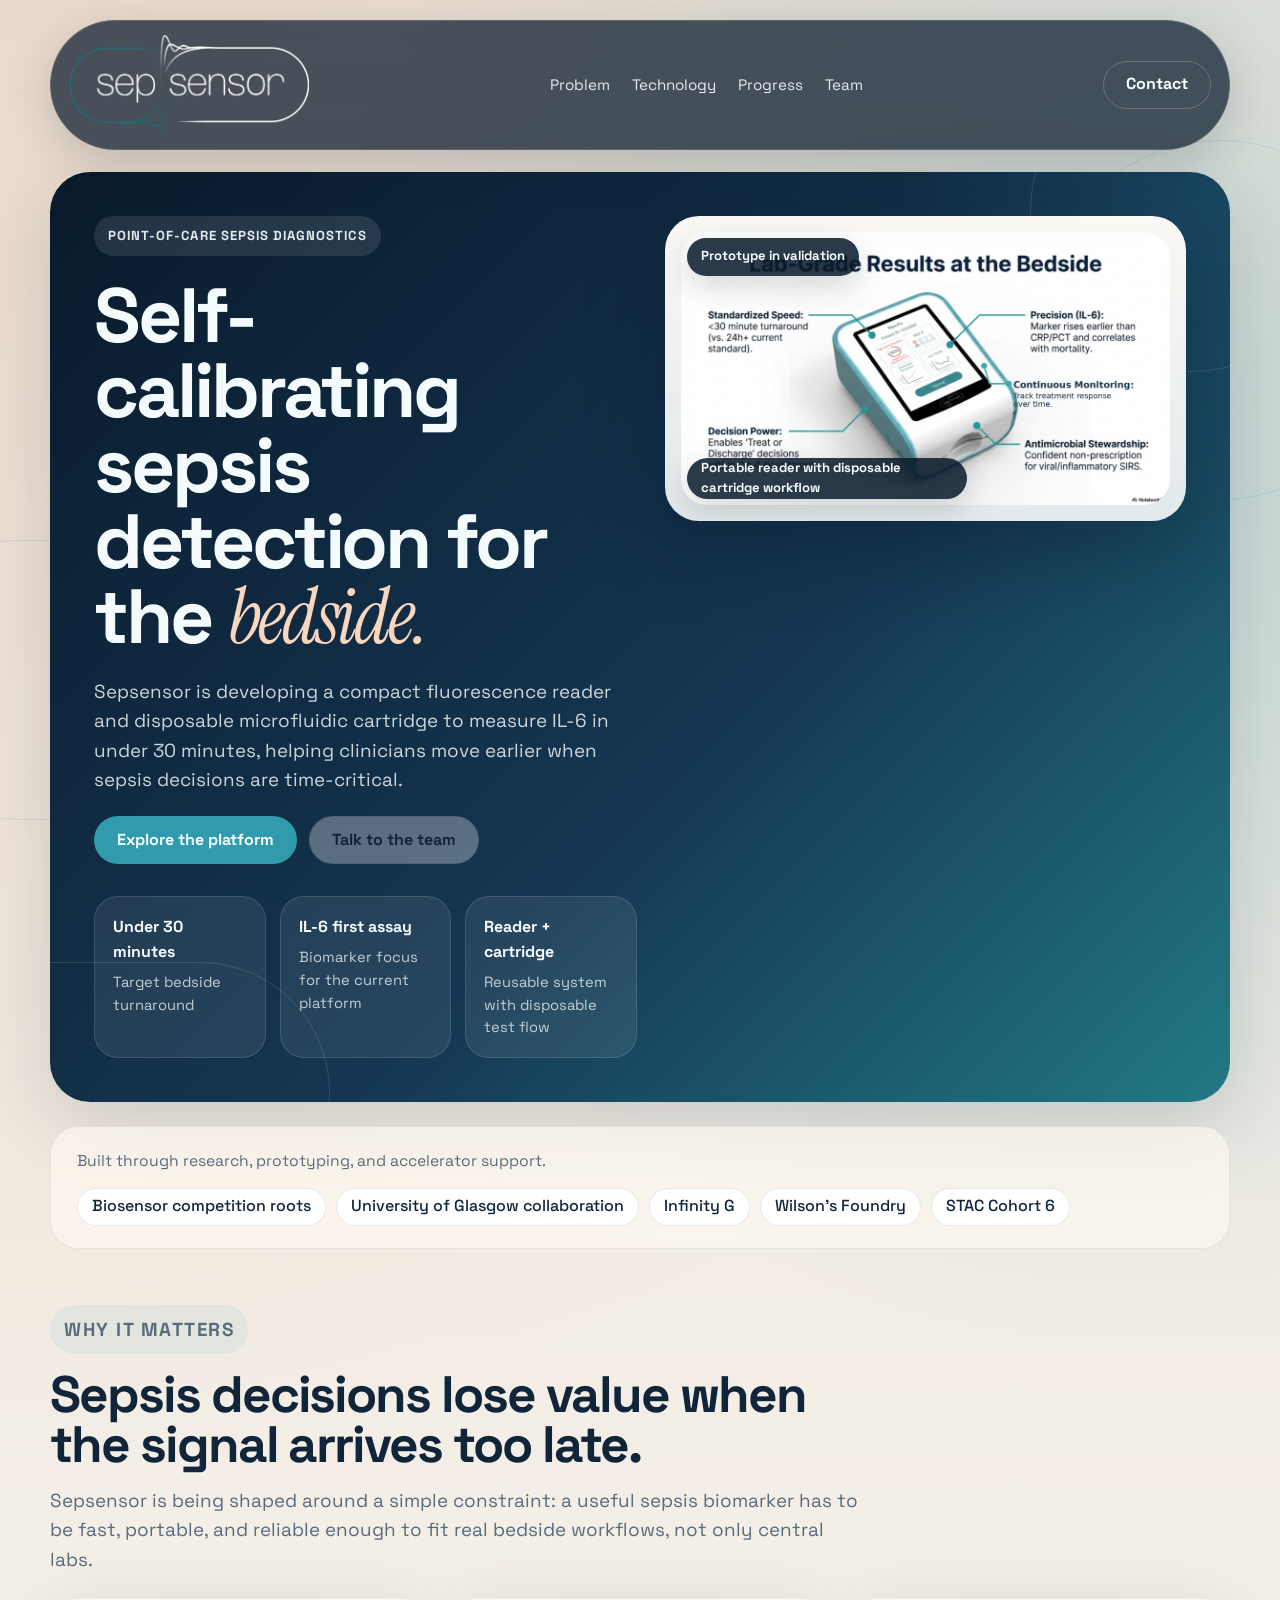
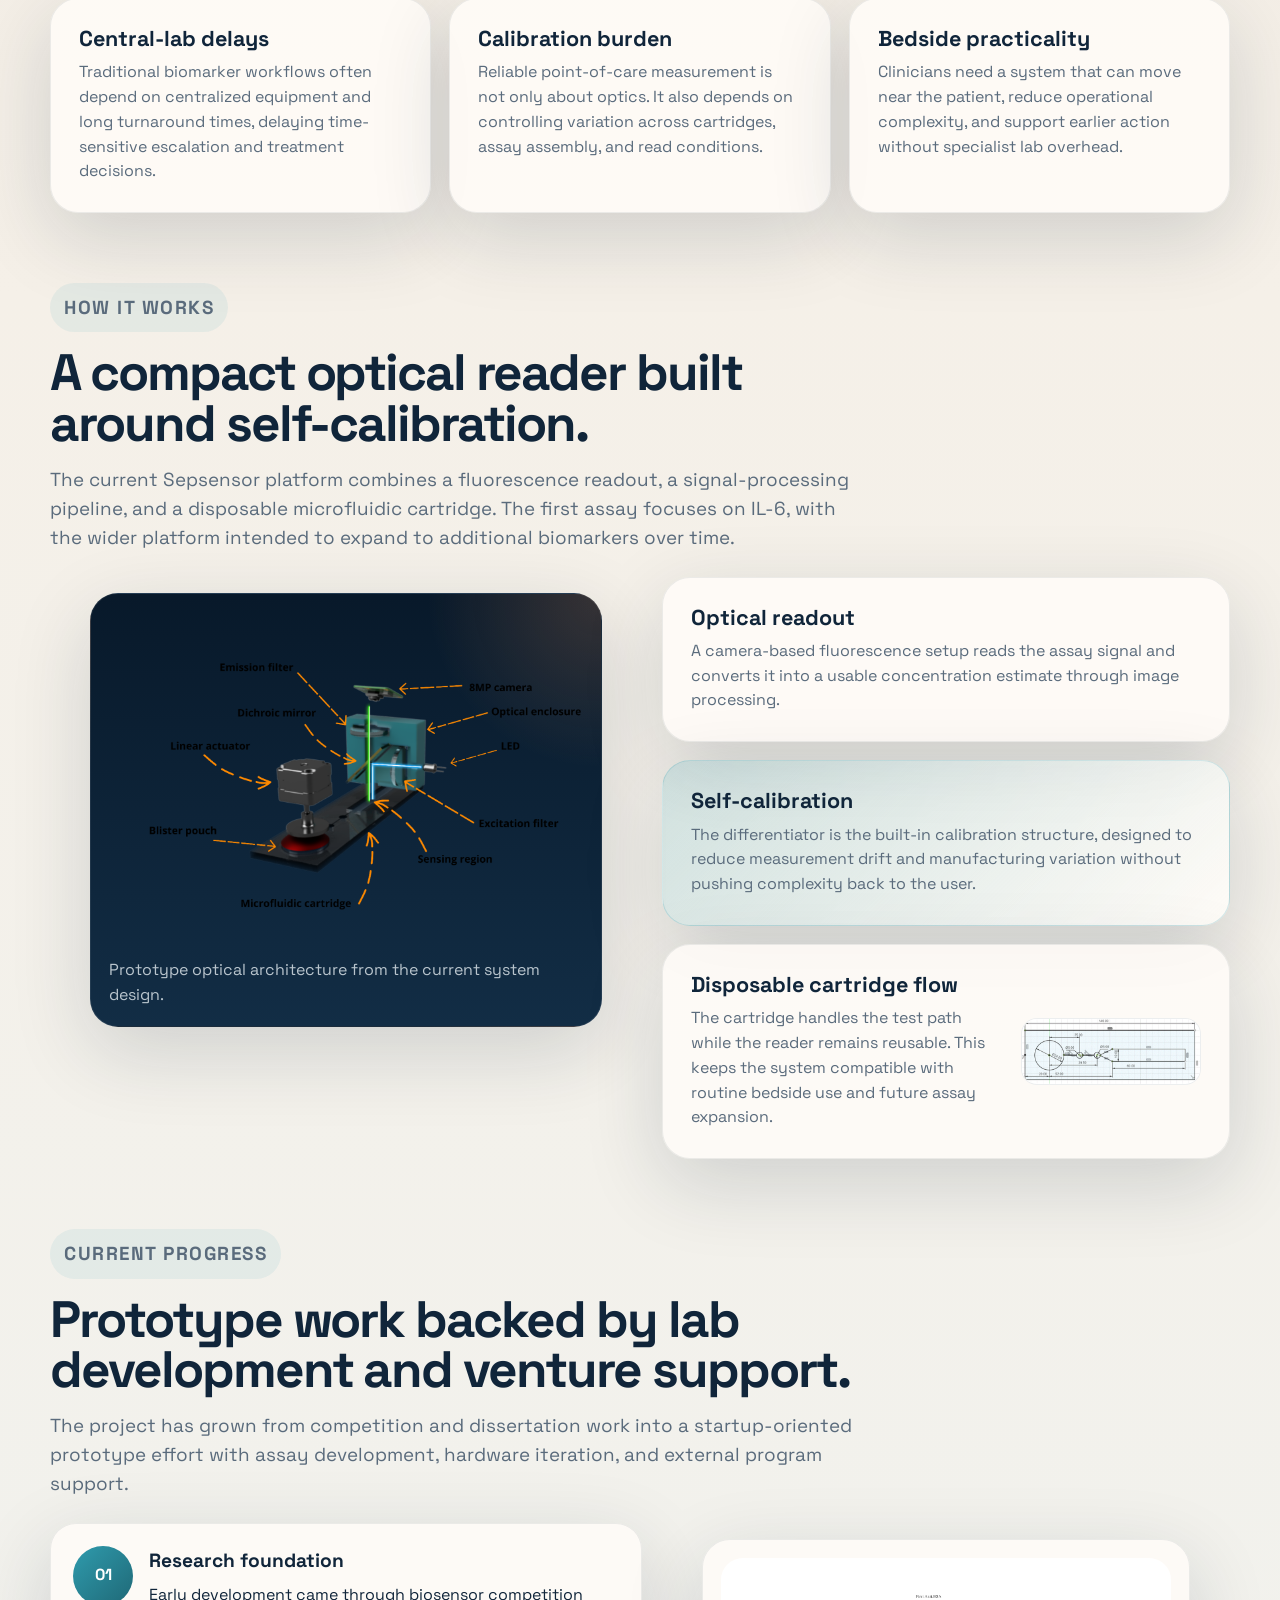
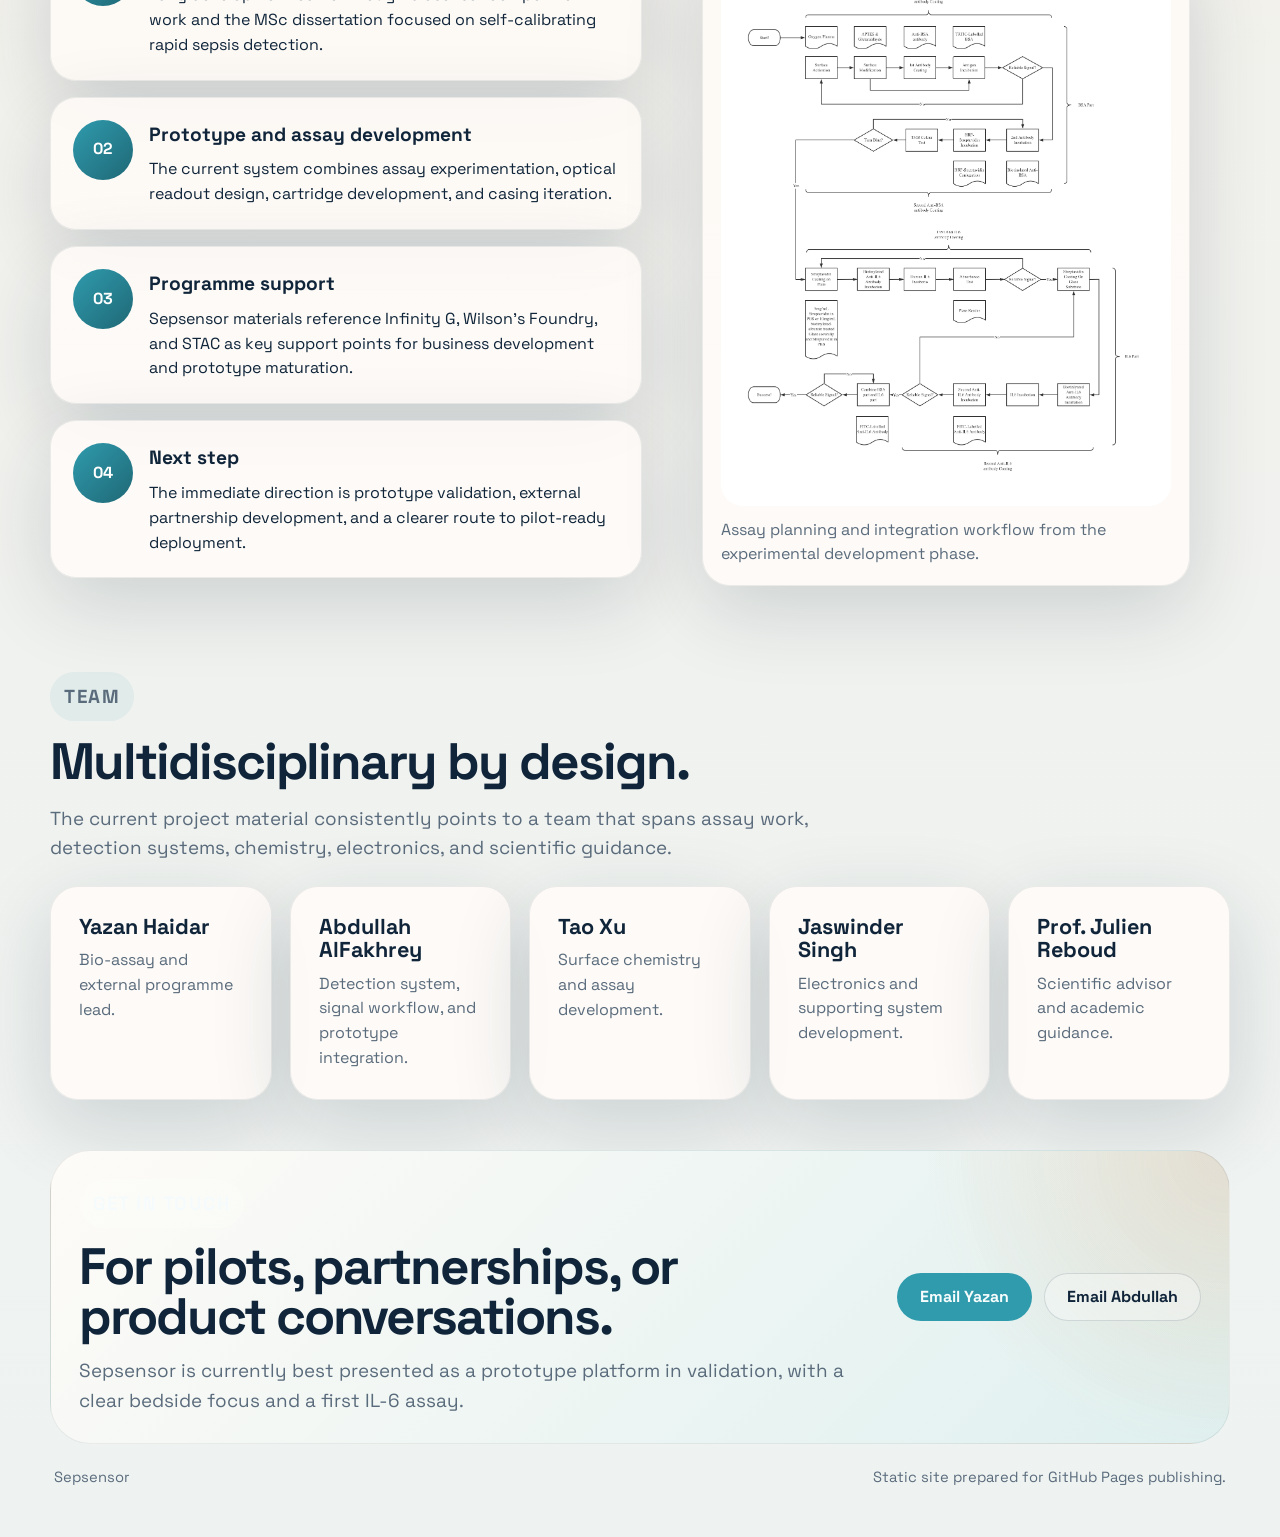
==== index.html @ d27d378c "Initial Sepsensor website" ====
<!doctype html>
<html lang="en">
  <head>
    <meta charset="utf-8">
    <meta name="viewport" content="width=device-width, initial-scale=1">
    <title>Sepsensor | Self-calibrating bedside sepsis detection</title>
    <meta
      name="description"
      content="Sepsensor is building a self-calibrating point-of-care biosensor that measures IL-6 in under 30 minutes at the bedside."
    >
    <meta property="og:title" content="Sepsensor">
    <meta
      property="og:description"
      content="Self-calibrating point-of-care sepsis detection designed for under 30 minute bedside turnaround."
    >
    <meta property="og:type" content="website">
    <meta property="og:image" content="assets/bedside-device.png">
    <link rel="icon" href="assets/logo.png">
    <link rel="preconnect" href="https://fonts.googleapis.com">
    <link rel="preconnect" href="https://fonts.gstatic.com" crossorigin>
    <link
      href="https://fonts.googleapis.com/css2?family=Instrument+Serif:ital@0;1&amp;family=Space+Grotesk:wght@400;500;700&amp;display=swap"
      rel="stylesheet"
    >
    <link rel="stylesheet" href="styles.css">
    <script src="script.js" defer></script>
  </head>
  <body>
    <div class="ambient ambient--one"></div>
    <div class="ambient ambient--two"></div>
    <div class="page-shell">
      <header class="site-header">
        <a class="brand" href="#top" aria-label="Sepsensor home">
          <img src="assets/logo.png" alt="Sepsensor logo">
        </a>
        <nav class="site-nav" aria-label="Primary">
          <a href="#problem">Problem</a>
          <a href="#technology">Technology</a>
          <a href="#progress">Progress</a>
          <a href="#team">Team</a>
        </nav>
        <a class="button button--outline" href="#contact">Contact</a>
      </header>

      <main>
        <section class="hero" id="top">
          <div class="hero__copy" data-reveal>
            <p class="eyebrow">Point-of-care sepsis diagnostics</p>
            <h1>
              Self-calibrating sepsis detection for the
              <span>bedside.</span>
            </h1>
            <p class="lead">
              Sepsensor is developing a compact fluorescence reader and disposable
              microfluidic cartridge to measure IL-6 in under 30 minutes,
              helping clinicians move earlier when sepsis decisions are
              time-critical.
            </p>

            <div class="hero__actions">
              <a class="button" href="#technology">Explore the platform</a>
              <a
                class="button button--ghost"
                href="mailto:yazanbaseem.001@gmail.com?cc=alfakhrey.abdullah@gmail.com&amp;subject=Sepsensor%20website%20enquiry"
              >
                Talk to the team
              </a>
            </div>

            <div class="hero__metrics">
              <article class="metric">
                <strong>Under 30 minutes</strong>
                <span>Target bedside turnaround</span>
              </article>
              <article class="metric">
                <strong>IL-6 first assay</strong>
                <span>Biomarker focus for the current platform</span>
              </article>
              <article class="metric">
                <strong>Reader + cartridge</strong>
                <span>Reusable system with disposable test flow</span>
              </article>
            </div>
          </div>

          <div class="hero__visual" data-reveal style="--delay: 0.12s">
            <div class="hero__panel">
              <span class="hero__tag hero__tag--top">Prototype in validation</span>
              <figure class="hero__figure">
                <img
                  src="assets/bedside-device.png"
                  alt="Sepsensor bedside device concept render"
                >
              </figure>
              <span class="hero__tag hero__tag--bottom">
                Portable reader with disposable cartridge workflow
              </span>
            </div>
          </div>
        </section>

        <section class="programme-strip" data-reveal>
          <p>Built through research, prototyping, and accelerator support.</p>
          <div class="programme-strip__list">
            <span>Biosensor competition roots</span>
            <span>University of Glasgow collaboration</span>
            <span>Infinity G</span>
            <span>Wilson’s Foundry</span>
            <span>STAC Cohort 6</span>
          </div>
        </section>

        <section class="section" id="problem">
          <div class="section__intro" data-reveal>
            <p class="eyebrow eyebrow--dark">Why it matters</p>
            <h2>Sepsis decisions lose value when the signal arrives too late.</h2>
            <p>
              Sepsensor is being shaped around a simple constraint: a useful
              sepsis biomarker has to be fast, portable, and reliable enough to
              fit real bedside workflows, not only central labs.
            </p>
          </div>

          <div class="problem-grid">
            <article class="panel panel--light" data-reveal style="--delay: 0.05s">
              <h3>Central-lab delays</h3>
              <p>
                Traditional biomarker workflows often depend on centralized
                equipment and long turnaround times, delaying time-sensitive
                escalation and treatment decisions.
              </p>
            </article>

            <article class="panel panel--light" data-reveal style="--delay: 0.12s">
              <h3>Calibration burden</h3>
              <p>
                Reliable point-of-care measurement is not only about optics. It
                also depends on controlling variation across cartridges, assay
                assembly, and read conditions.
              </p>
            </article>

            <article class="panel panel--light" data-reveal style="--delay: 0.19s">
              <h3>Bedside practicality</h3>
              <p>
                Clinicians need a system that can move near the patient, reduce
                operational complexity, and support earlier action without
                specialist lab overhead.
              </p>
            </article>
          </div>
        </section>

        <section class="section section--technology" id="technology">
          <div class="section__intro" data-reveal>
            <p class="eyebrow eyebrow--dark">How it works</p>
            <h2>A compact optical reader built around self-calibration.</h2>
            <p>
              The current Sepsensor platform combines a fluorescence readout, a
              signal-processing pipeline, and a disposable microfluidic
              cartridge. The first assay focuses on IL-6, with the wider
              platform intended to expand to additional biomarkers over time.
            </p>
          </div>

          <div class="technology-layout">
            <figure class="panel panel--dark panel--visual" data-reveal>
              <img
                src="assets/biosensor-model.png"
                alt="Technical model of the Sepsensor optical system"
                loading="lazy"
              >
              <figcaption>Prototype optical architecture from the current system design.</figcaption>
            </figure>

            <div class="technology-stack">
              <article class="panel panel--light" data-reveal style="--delay: 0.05s">
                <h3>Optical readout</h3>
                <p>
                  A camera-based fluorescence setup reads the assay signal and
                  converts it into a usable concentration estimate through image
                  processing.
                </p>
              </article>

              <article class="panel panel--accent" data-reveal style="--delay: 0.1s">
                <h3>Self-calibration</h3>
                <p>
                  The differentiator is the built-in calibration structure,
                  designed to reduce measurement drift and manufacturing
                  variation without pushing complexity back to the user.
                </p>
              </article>

              <article class="panel panel--light panel--cartridge" data-reveal style="--delay: 0.15s">
                <div>
                  <h3>Disposable cartridge flow</h3>
                  <p>
                    The cartridge handles the test path while the reader remains
                    reusable. This keeps the system compatible with routine
                    bedside use and future assay expansion.
                  </p>
                </div>
                <img
                  src="assets/cartridge.png"
                  alt="Sepsensor cartridge drawing"
                  loading="lazy"
                >
              </article>
            </div>
          </div>
        </section>

        <section class="section section--progress" id="progress">
          <div class="section__intro" data-reveal>
            <p class="eyebrow eyebrow--dark">Current progress</p>
            <h2>Prototype work backed by lab development and venture support.</h2>
            <p>
              The project has grown from competition and dissertation work into
              a startup-oriented prototype effort with assay development,
              hardware iteration, and external program support.
            </p>
          </div>

          <div class="progress-layout">
            <ol class="timeline" data-reveal>
              <li>
                <span>01</span>
                <div>
                  <h3>Research foundation</h3>
                  <p>
                    Early development came through biosensor competition work and
                    the MSc dissertation focused on self-calibrating rapid
                    sepsis detection.
                  </p>
                </div>
              </li>
              <li>
                <span>02</span>
                <div>
                  <h3>Prototype and assay development</h3>
                  <p>
                    The current system combines assay experimentation, optical
                    readout design, cartridge development, and casing iteration.
                  </p>
                </div>
              </li>
              <li>
                <span>03</span>
                <div>
                  <h3>Programme support</h3>
                  <p>
                    Sepsensor materials reference Infinity G, Wilson’s Foundry,
                    and STAC as key support points for business development and
                    prototype maturation.
                  </p>
                </div>
              </li>
              <li>
                <span>04</span>
                <div>
                  <h3>Next step</h3>
                  <p>
                    The immediate direction is prototype validation, external
                    partnership development, and a clearer route to pilot-ready
                    deployment.
                  </p>
                </div>
              </li>
            </ol>

            <figure class="panel panel--light panel--flow" data-reveal style="--delay: 0.08s">
              <img
                src="assets/assay-flow.jpg"
                alt="Assay flowchart used in Sepsensor experimental planning"
                loading="lazy"
              >
              <figcaption>
                Assay planning and integration workflow from the experimental
                development phase.
              </figcaption>
            </figure>
          </div>
        </section>

        <section class="section section--team" id="team">
          <div class="section__intro" data-reveal>
            <p class="eyebrow eyebrow--dark">Team</p>
            <h2>Multidisciplinary by design.</h2>
            <p>
              The current project material consistently points to a team that
              spans assay work, detection systems, chemistry, electronics, and
              scientific guidance.
            </p>
          </div>

          <div class="team-grid">
            <article class="panel panel--light" data-reveal style="--delay: 0.02s">
              <h3>Yazan Haidar</h3>
              <p>Bio-assay and external programme lead.</p>
            </article>
            <article class="panel panel--light" data-reveal style="--delay: 0.06s">
              <h3>Abdullah AlFakhrey</h3>
              <p>Detection system, signal workflow, and prototype integration.</p>
            </article>
            <article class="panel panel--light" data-reveal style="--delay: 0.1s">
              <h3>Tao Xu</h3>
              <p>Surface chemistry and assay development.</p>
            </article>
            <article class="panel panel--light" data-reveal style="--delay: 0.14s">
              <h3>Jaswinder Singh</h3>
              <p>Electronics and supporting system development.</p>
            </article>
            <article class="panel panel--light" data-reveal style="--delay: 0.18s">
              <h3>Prof. Julien Reboud</h3>
              <p>Scientific advisor and academic guidance.</p>
            </article>
          </div>
        </section>

        <section class="contact" id="contact" data-reveal>
          <div class="contact__copy">
            <p class="eyebrow">Get in touch</p>
            <h2>For pilots, partnerships, or product conversations.</h2>
            <p>
              Sepsensor is currently best presented as a prototype platform in
              validation, with a clear bedside focus and a first IL-6 assay.
            </p>
          </div>

          <div class="contact__actions">
            <a class="button" href="mailto:yazanbaseem.001@gmail.com">Email Yazan</a>
            <a class="button button--ghost" href="mailto:alfakhrey.abdullah@gmail.com">Email Abdullah</a>
          </div>
        </section>
      </main>

      <footer class="site-footer">
        <p>Sepsensor</p>
        <p>Static site prepared for GitHub Pages publishing.</p>
      </footer>
    </div>
  </body>
</html>
---- styles.css ----
html {
  scroll-behavior: smooth;
}

:root {
  --bg: #f5f0e8;
  --bg-strong: #fffaf3;
  --surface: rgba(255, 250, 243, 0.88);
  --surface-strong: #ffffff;
  --ink: #10253a;
  --muted: #5a6b7c;
  --line: rgba(16, 37, 58, 0.12);
  --teal: #2f9bad;
  --teal-deep: #1f6876;
  --teal-soft: #d8eeef;
  --copper: #df8e5b;
  --navy: #091a2b;
  --navy-soft: #14334d;
  --shadow: 0 24px 80px rgba(17, 37, 58, 0.16);
  --radius-xl: 40px;
  --radius-lg: 28px;
  --radius-md: 22px;
  --page-width: min(1180px, calc(100vw - 32px));
}

*,
*::before,
*::after {
  box-sizing: border-box;
}

body {
  margin: 0;
  min-width: 320px;
  background:
    radial-gradient(circle at top left, rgba(223, 142, 91, 0.15), transparent 30%),
    radial-gradient(circle at 90% 10%, rgba(47, 155, 173, 0.22), transparent 20%),
    linear-gradient(180deg, #ece6de 0%, var(--bg) 40%, #eef3f2 100%);
  color: var(--ink);
  font-family: "Space Grotesk", sans-serif;
  line-height: 1.55;
}

img {
  display: block;
  max-width: 100%;
}

a {
  color: inherit;
  text-decoration: none;
}

p {
  margin: 0;
}

.ambient {
  position: fixed;
  inset: auto;
  pointer-events: none;
  z-index: 0;
  border: 1px solid rgba(47, 155, 173, 0.16);
  border-radius: 999px;
}

.ambient--one {
  top: 140px;
  right: -120px;
  width: 360px;
  height: 360px;
}

.ambient--two {
  bottom: 80px;
  left: -120px;
  width: 420px;
  height: 280px;
}

.page-shell {
  position: relative;
  z-index: 1;
  width: var(--page-width);
  margin: 0 auto;
  padding: 20px 0 48px;
}

.site-header {
  position: sticky;
  top: 16px;
  z-index: 10;
  display: flex;
  align-items: center;
  justify-content: space-between;
  gap: 18px;
  padding: 14px 18px;
  margin-bottom: 22px;
  background: rgba(9, 26, 43, 0.72);
  border: 1px solid rgba(255, 255, 255, 0.14);
  border-radius: 999px;
  backdrop-filter: blur(18px);
  box-shadow: 0 12px 48px rgba(9, 26, 43, 0.18);
  transition: transform 0.35s ease, box-shadow 0.35s ease, background 0.35s ease;
}

.site-header--scrolled {
  background: rgba(9, 26, 43, 0.84);
  box-shadow: 0 16px 50px rgba(9, 26, 43, 0.24);
}

.brand {
  display: inline-flex;
  align-items: center;
  flex: 0 0 auto;
  max-width: 240px;
}

.brand img {
  width: 100%;
  height: auto;
}

.site-nav {
  display: flex;
  flex-wrap: wrap;
  justify-content: center;
  gap: 14px 22px;
  color: rgba(255, 255, 255, 0.88);
  font-size: 0.95rem;
}

.site-nav a {
  position: relative;
}

.site-nav a::after {
  content: "";
  position: absolute;
  left: 0;
  bottom: -4px;
  width: 100%;
  height: 1px;
  background: rgba(255, 255, 255, 0.65);
  transform: scaleX(0);
  transform-origin: left;
  transition: transform 0.3s ease;
}

.site-nav a:hover::after,
.site-nav a:focus-visible::after {
  transform: scaleX(1);
}

.button {
  display: inline-flex;
  align-items: center;
  justify-content: center;
  min-height: 48px;
  padding: 0 22px;
  border-radius: 999px;
  border: 1px solid transparent;
  background: var(--teal);
  color: #f7fcfc;
  font-weight: 700;
  transition: transform 0.28s ease, background 0.28s ease, border-color 0.28s ease;
}

.button:hover,
.button:focus-visible {
  transform: translateY(-1px);
  background: var(--teal-deep);
}

.button--outline {
  border-color: rgba(255, 255, 255, 0.2);
  background: transparent;
  color: #f7fcfc;
}

.button--ghost {
  border-color: rgba(16, 37, 58, 0.14);
  background: rgba(255, 255, 255, 0.3);
  color: var(--ink);
}

.hero {
  position: relative;
  display: grid;
  grid-template-columns: minmax(0, 1.02fr) minmax(320px, 0.98fr);
  gap: 28px;
  padding: 44px;
  margin-bottom: 24px;
  overflow: hidden;
  background:
    radial-gradient(circle at top right, rgba(47, 155, 173, 0.18), transparent 22%),
    linear-gradient(135deg, #091a2b 0%, #153652 58%, #217984 100%);
  border-radius: var(--radius-xl);
  box-shadow: var(--shadow);
}

.hero::before,
.hero::after {
  content: "";
  position: absolute;
  border: 1px solid rgba(255, 255, 255, 0.12);
  border-radius: 999px;
}

.hero::before {
  right: -120px;
  top: -120px;
  width: 320px;
  height: 320px;
}

.hero::after {
  left: -140px;
  bottom: -120px;
  width: 420px;
  height: 260px;
}

.hero__copy {
  position: relative;
  z-index: 1;
  display: flex;
  flex-direction: column;
  gap: 22px;
  color: #f4fbfd;
}

.eyebrow {
  display: inline-flex;
  align-items: center;
  width: fit-content;
  gap: 8px;
  padding: 10px 14px;
  border-radius: 999px;
  background: rgba(255, 255, 255, 0.1);
  color: rgba(244, 251, 253, 0.92);
  font-size: 0.82rem;
  font-weight: 700;
  letter-spacing: 0.08em;
  text-transform: uppercase;
}

.eyebrow--dark {
  background: rgba(47, 155, 173, 0.08);
  color: var(--teal-deep);
}

.hero h1,
.section__intro h2,
.contact h2 {
  margin: 0;
  line-height: 0.98;
  letter-spacing: -0.04em;
}

.hero h1 {
  max-width: 10ch;
  font-size: clamp(3.1rem, 6vw, 6.2rem);
}

.hero h1 span {
  font-family: "Instrument Serif", serif;
  font-style: italic;
  font-weight: 400;
  color: #f9d7bf;
}

.lead,
.section__intro p,
.contact__copy p {
  font-size: clamp(1.02rem, 1.5vw, 1.18rem);
  color: rgba(244, 251, 253, 0.82);
}

.hero__actions {
  display: flex;
  flex-wrap: wrap;
  gap: 12px;
}

.hero__metrics {
  display: grid;
  grid-template-columns: repeat(3, minmax(0, 1fr));
  gap: 14px;
  margin-top: 10px;
}

.metric {
  padding: 18px;
  background: rgba(255, 255, 255, 0.08);
  border: 1px solid rgba(255, 255, 255, 0.12);
  border-radius: 24px;
}

.metric strong {
  display: block;
  margin-bottom: 6px;
  font-size: 1rem;
}

.metric span {
  display: block;
  font-size: 0.92rem;
  color: rgba(244, 251, 253, 0.76);
}

.hero__visual {
  position: relative;
  z-index: 1;
}

.hero__panel {
  position: relative;
  padding: 16px;
  background: linear-gradient(180deg, rgba(255, 252, 247, 0.98), rgba(243, 247, 248, 0.92));
  border-radius: 34px;
  box-shadow: 0 26px 80px rgba(5, 20, 34, 0.3);
  animation: float 10s ease-in-out infinite;
}

.hero__figure {
  margin: 0;
  overflow: hidden;
  border-radius: 26px;
}

.hero__figure img {
  width: 100%;
  height: auto;
}

.hero__tag {
  position: absolute;
  left: 22px;
  display: inline-flex;
  align-items: center;
  min-height: 38px;
  padding: 0 14px;
  border-radius: 999px;
  background: rgba(9, 26, 43, 0.86);
  color: #f4fbfd;
  font-size: 0.82rem;
  font-weight: 700;
  box-shadow: 0 10px 30px rgba(9, 26, 43, 0.18);
}

.hero__tag--top {
  top: 22px;
}

.hero__tag--bottom {
  bottom: 22px;
  max-width: 280px;
}

.programme-strip,
.section,
.contact,
.site-footer {
  width: 100%;
}

.programme-strip {
  display: grid;
  gap: 14px;
  padding: 22px 26px;
  margin-bottom: 24px;
  background: rgba(255, 250, 243, 0.62);
  border: 1px solid rgba(16, 37, 58, 0.08);
  border-radius: 28px;
  backdrop-filter: blur(10px);
}

.programme-strip p {
  color: var(--muted);
  font-size: 0.98rem;
}

.programme-strip__list {
  display: flex;
  flex-wrap: wrap;
  gap: 10px;
}

.programme-strip__list span {
  display: inline-flex;
  align-items: center;
  min-height: 38px;
  padding: 0 14px;
  border-radius: 999px;
  background: #ffffff;
  border: 1px solid rgba(16, 37, 58, 0.1);
  color: var(--ink);
  font-weight: 500;
}

.section {
  display: grid;
  gap: 24px;
  padding: 32px 0;
}

.section__intro {
  display: grid;
  gap: 16px;
  max-width: 820px;
}

.section__intro h2,
.contact h2 {
  font-size: clamp(2.3rem, 4vw, 4rem);
}

.section__intro p {
  color: var(--muted);
}

.problem-grid,
.team-grid {
  display: grid;
  grid-template-columns: repeat(3, minmax(0, 1fr));
  gap: 18px;
}

.panel {
  position: relative;
  overflow: hidden;
  border-radius: var(--radius-lg);
  box-shadow: var(--shadow);
}

.panel--light,
.panel--accent,
.contact {
  padding: 28px;
}

.panel--light {
  background: rgba(255, 252, 248, 0.84);
  border: 1px solid rgba(16, 37, 58, 0.08);
}

.panel--accent {
  background: linear-gradient(135deg, rgba(47, 155, 173, 0.18), rgba(255, 252, 248, 0.92));
  border: 1px solid rgba(47, 155, 173, 0.2);
}

.panel h3 {
  margin: 0 0 10px;
  font-size: 1.35rem;
  line-height: 1.08;
}

.panel p,
.panel figcaption {
  color: var(--muted);
}

.section--technology,
.section--progress,
.section--team {
  margin-top: 6px;
}

.technology-layout,
.progress-layout {
  display: grid;
  grid-template-columns: minmax(0, 1.02fr) minmax(0, 0.98fr);
  gap: 20px;
  align-items: start;
}

.panel--visual,
.panel--flow {
  padding: 18px;
}

.panel--dark {
  background:
    radial-gradient(circle at top right, rgba(223, 142, 91, 0.22), transparent 26%),
    linear-gradient(180deg, #08192a 0%, #122d45 100%);
  border: 1px solid rgba(255, 255, 255, 0.08);
}

.panel--dark figcaption {
  margin-top: 14px;
  color: rgba(244, 251, 253, 0.74);
}

.panel--visual img {
  border-radius: 22px;
}

.technology-stack {
  display: grid;
  gap: 18px;
}

.panel--cartridge {
  display: grid;
  grid-template-columns: minmax(0, 1fr) 180px;
  gap: 20px;
  align-items: center;
}

.panel--cartridge img {
  justify-self: end;
  width: 100%;
  max-width: 180px;
  border-radius: 16px;
  border: 1px solid rgba(16, 37, 58, 0.08);
  background: #ffffff;
}

.timeline {
  display: grid;
  gap: 16px;
  padding: 0;
  margin: 0;
  list-style: none;
}

.timeline li {
  display: grid;
  grid-template-columns: 60px minmax(0, 1fr);
  gap: 16px;
  padding: 22px;
  background: rgba(255, 252, 248, 0.84);
  border: 1px solid rgba(16, 37, 58, 0.08);
  border-radius: 26px;
  box-shadow: var(--shadow);
}

.timeline span {
  display: grid;
  place-items: center;
  width: 60px;
  height: 60px;
  border-radius: 50%;
  background: linear-gradient(135deg, var(--teal), var(--teal-deep));
  color: #ffffff;
  font-weight: 700;
}

.timeline h3 {
  margin: 0 0 8px;
  font-size: 1.2rem;
}

.panel--flow img {
  width: 100%;
  border-radius: 22px;
}

.panel--flow figcaption {
  margin-top: 12px;
}

.team-grid {
  grid-template-columns: repeat(5, minmax(0, 1fr));
}

.team-grid .panel {
  min-height: 168px;
}

.contact {
  display: grid;
  grid-template-columns: minmax(0, 1fr) auto;
  gap: 24px;
  align-items: center;
  margin-top: 18px;
  background:
    radial-gradient(circle at right top, rgba(223, 142, 91, 0.22), transparent 25%),
    linear-gradient(135deg, rgba(255, 252, 248, 0.92), rgba(221, 240, 239, 0.92));
  border: 1px solid rgba(16, 37, 58, 0.08);
  border-radius: var(--radius-xl);
}

.contact__copy {
  display: grid;
  gap: 14px;
}

.contact__copy p:last-child {
  color: var(--muted);
}

.contact__actions {
  display: flex;
  flex-wrap: wrap;
  gap: 12px;
}

.site-footer {
  display: flex;
  justify-content: space-between;
  gap: 18px;
  padding: 22px 4px 0;
  color: var(--muted);
  font-size: 0.92rem;
}

[data-reveal] {
  opacity: 0;
  transform: translateY(30px);
  transition:
    opacity 0.8s cubic-bezier(0.22, 1, 0.36, 1),
    transform 0.8s cubic-bezier(0.22, 1, 0.36, 1);
  transition-delay: var(--delay, 0s);
}

[data-reveal].is-visible {
  opacity: 1;
  transform: translateY(0);
}

@keyframes float {
  0%,
  100% {
    transform: translateY(0);
  }
  50% {
    transform: translateY(-8px);
  }
}

@media (max-width: 1100px) {
  .hero,
  .technology-layout,
  .progress-layout,
  .contact {
    grid-template-columns: 1fr;
  }

  .hero h1 {
    max-width: 12ch;
  }

  .team-grid {
    grid-template-columns: repeat(3, minmax(0, 1fr));
  }
}

@media (max-width: 820px) {
  .page-shell {
    width: min(100vw - 20px, 100%);
    padding-top: 10px;
  }

  .site-header {
    position: static;
    flex-wrap: wrap;
    justify-content: center;
    border-radius: 28px;
  }

  .brand {
    max-width: 220px;
  }

  .hero {
    padding: 28px 20px;
  }

  .hero__metrics,
  .problem-grid,
  .team-grid {
    grid-template-columns: 1fr;
  }

  .panel--cartridge {
    grid-template-columns: 1fr;
  }

  .panel--cartridge img {
    justify-self: start;
    max-width: 220px;
  }

  .site-footer {
    flex-direction: column;
  }
}

@media (max-width: 640px) {
  .section {
    padding: 24px 0;
  }

  .site-nav {
    gap: 10px 16px;
  }

  .hero__tag {
    position: static;
    margin-bottom: 14px;
  }

  .hero__tag--bottom {
    margin-top: 14px;
    margin-bottom: 0;
    max-width: none;
  }

  .timeline li {
    grid-template-columns: 1fr;
  }

  .timeline span {
    width: 52px;
    height: 52px;
  }

  .contact__actions,
  .hero__actions {
    flex-direction: column;
  }
}

@media (prefers-reduced-motion: reduce) {
  html {
    scroll-behavior: auto;
  }

  *,
  *::before,
  *::after {
    animation: none !important;
    transition: none !important;
  }

  [data-reveal] {
    opacity: 1;
    transform: none;
  }
}
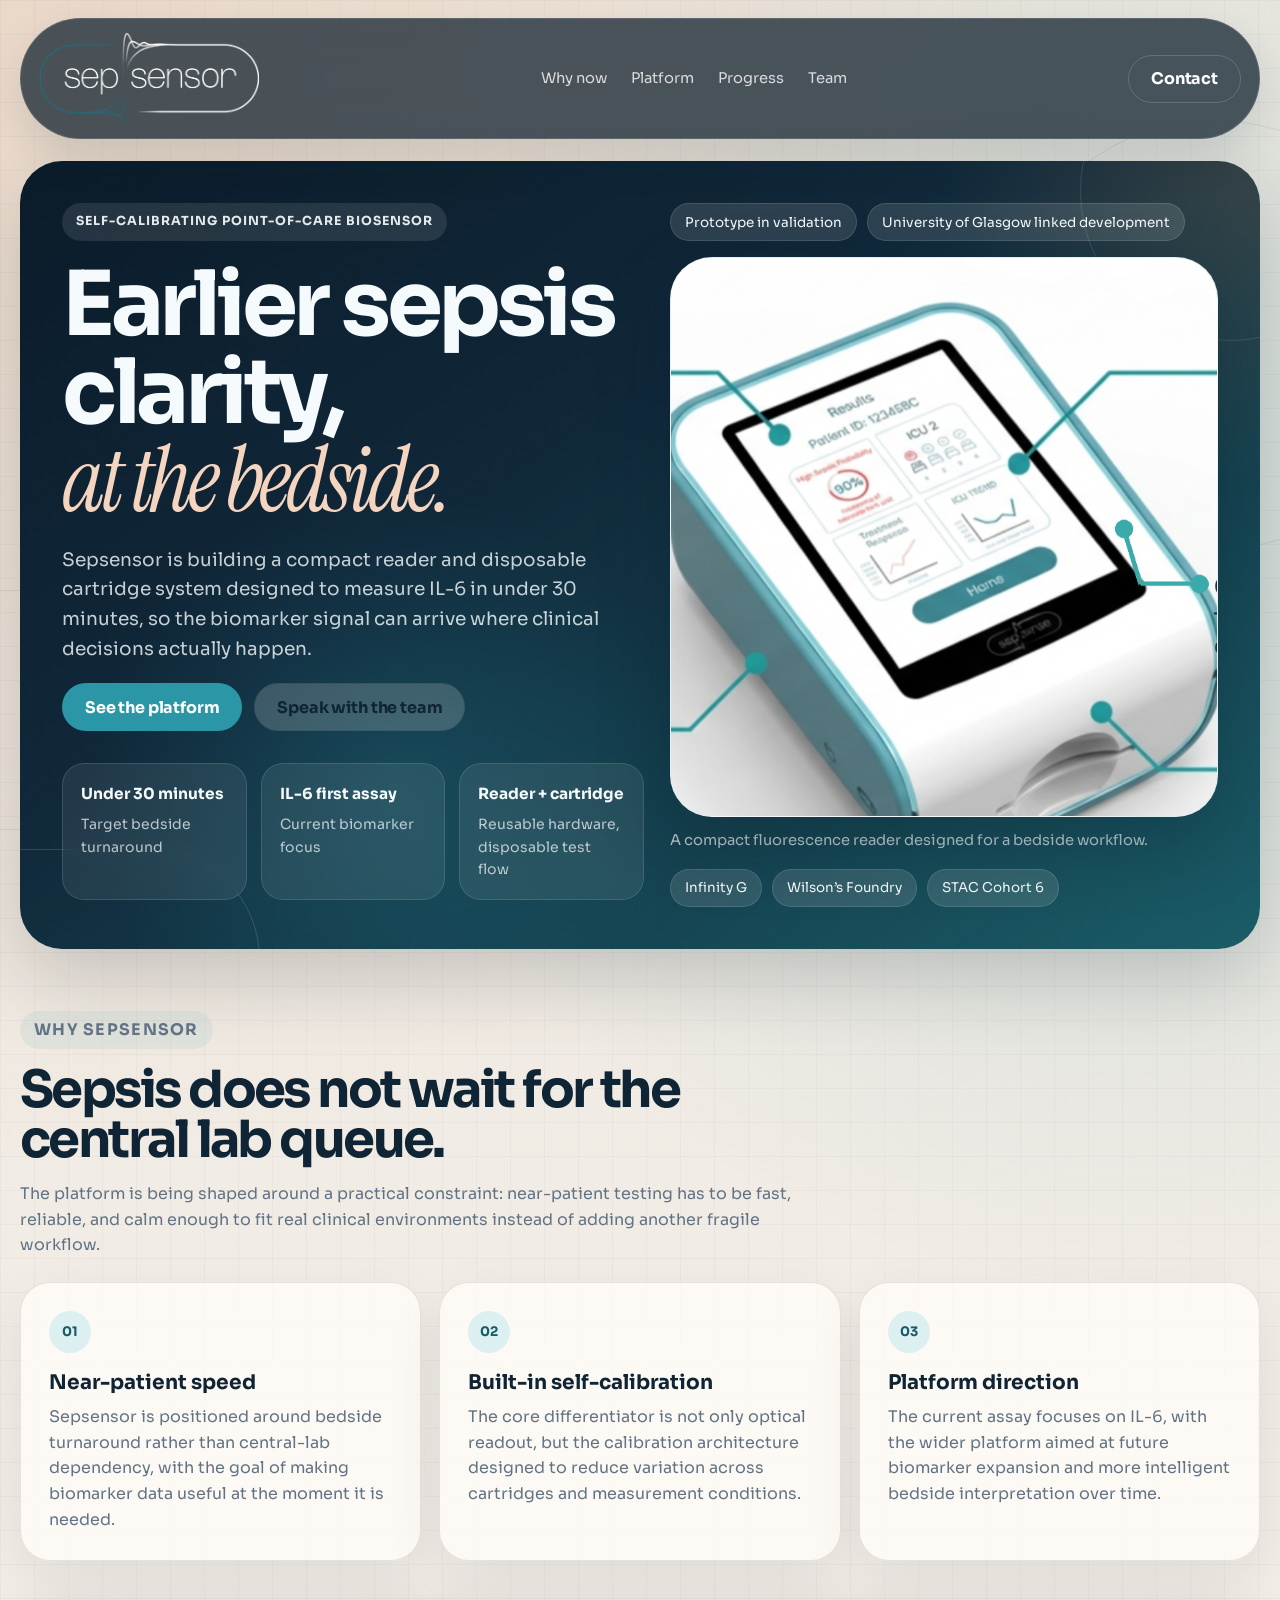
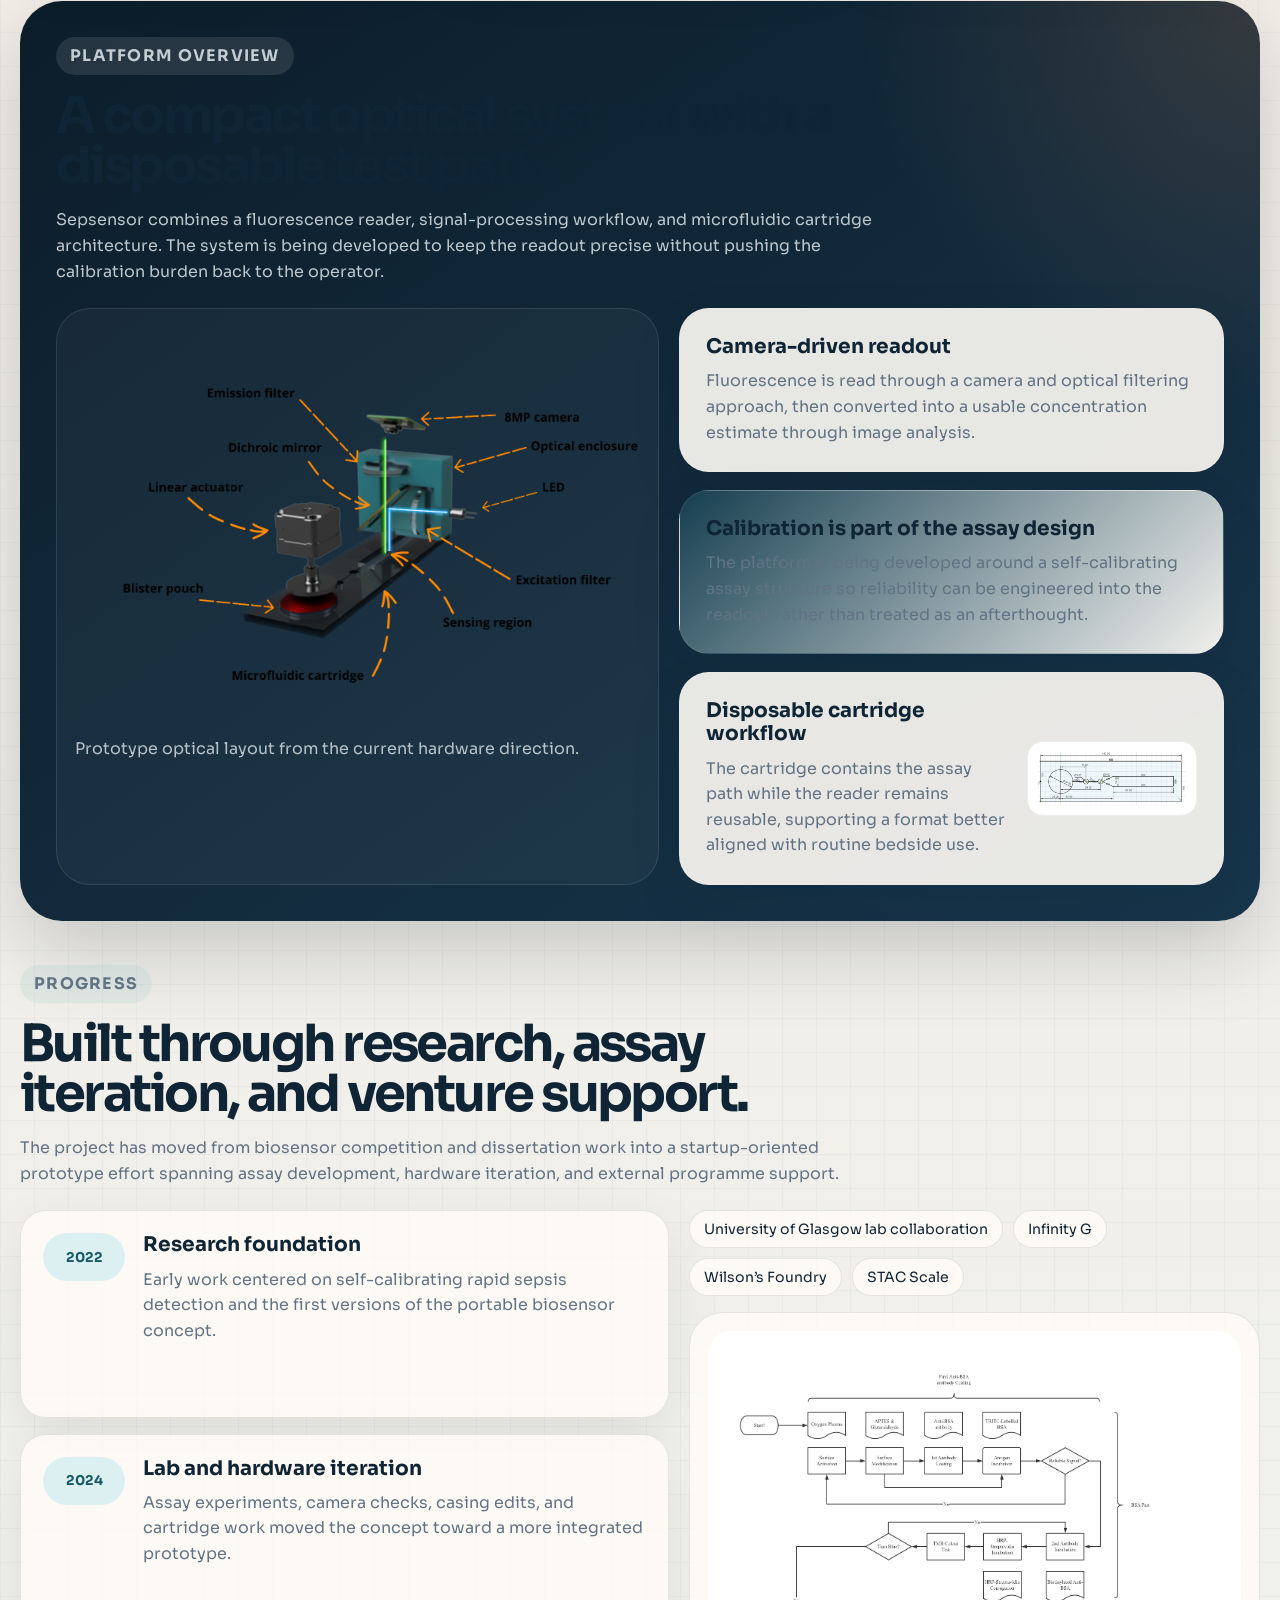
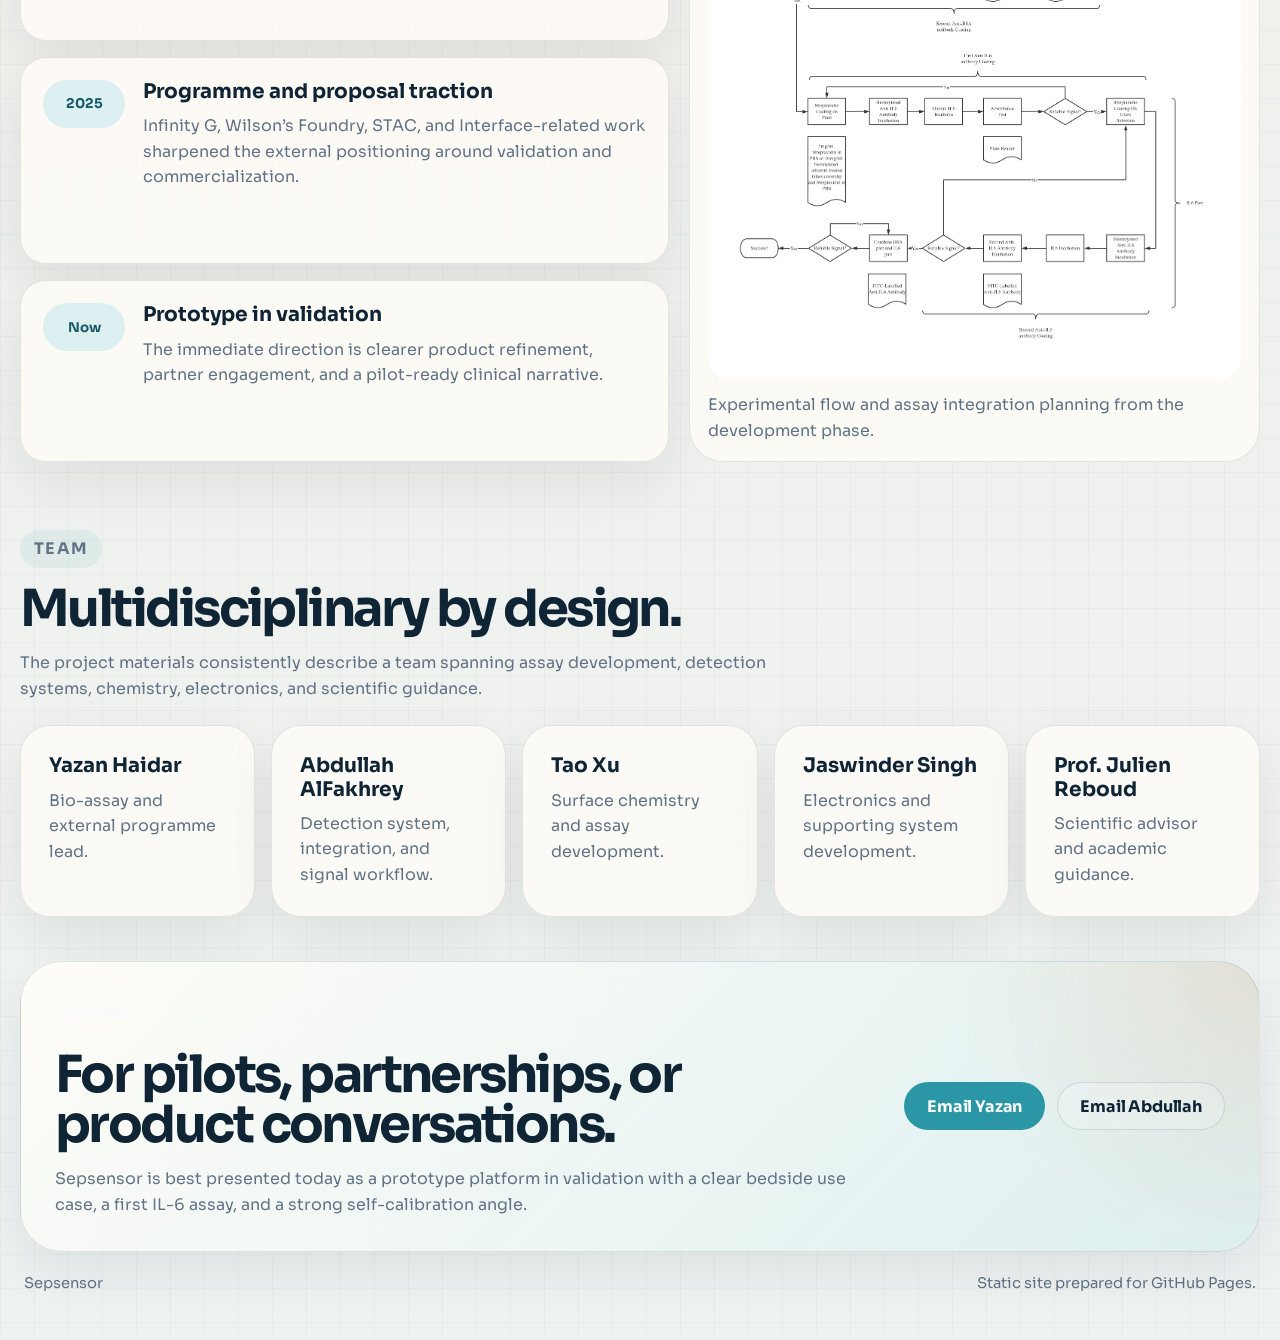
==== commit e79c8279: "Redesign landing page" ====
--- a/index.html
+++ b/index.html
@@ -3,10 +3,10 @@
   <head>
     <meta charset="utf-8">
     <meta name="viewport" content="width=device-width, initial-scale=1">
-    <title>Sepsensor | Self-calibrating bedside sepsis detection</title>
+    <title>Sepsensor | Bedside sepsis detection in under 30 minutes</title>
     <meta
       name="description"
-      content="Sepsensor is building a self-calibrating point-of-care biosensor that measures IL-6 in under 30 minutes at the bedside."
+      content="Sepsensor is developing a self-calibrating point-of-care biosensor that measures IL-6 in under 30 minutes at the bedside."
     >
     <meta property="og:title" content="Sepsensor">
     <meta
@@ -19,325 +19,344 @@
     <link rel="preconnect" href="https://fonts.googleapis.com">
     <link rel="preconnect" href="https://fonts.gstatic.com" crossorigin>
     <link
-      href="https://fonts.googleapis.com/css2?family=Instrument+Serif:ital@0;1&amp;family=Space+Grotesk:wght@400;500;700&amp;display=swap"
+      href="https://fonts.googleapis.com/css2?family=Instrument+Serif:ital@0;1&amp;family=Sora:wght@400;500;600;700;800&amp;display=swap"
       rel="stylesheet"
     >
     <link rel="stylesheet" href="styles.css">
     <script src="script.js" defer></script>
   </head>
   <body>
-    <div class="ambient ambient--one"></div>
-    <div class="ambient ambient--two"></div>
+    <div class="backdrop backdrop--one"></div>
+    <div class="backdrop backdrop--two"></div>
+
     <div class="page-shell">
       <header class="site-header">
         <a class="brand" href="#top" aria-label="Sepsensor home">
           <img src="assets/logo.png" alt="Sepsensor logo">
         </a>
+
         <nav class="site-nav" aria-label="Primary">
-          <a href="#problem">Problem</a>
-          <a href="#technology">Technology</a>
+          <a href="#why">Why now</a>
+          <a href="#platform">Platform</a>
           <a href="#progress">Progress</a>
           <a href="#team">Team</a>
         </nav>
+
         <a class="button button--outline" href="#contact">Contact</a>
       </header>
 
       <main>
         <section class="hero" id="top">
           <div class="hero__copy" data-reveal>
-            <p class="eyebrow">Point-of-care sepsis diagnostics</p>
+            <p class="eyebrow">Self-calibrating point-of-care biosensor</p>
             <h1>
-              Self-calibrating sepsis detection for the
-              <span>bedside.</span>
+              Earlier sepsis clarity,
+              <span>at the bedside.</span>
             </h1>
             <p class="lead">
-              Sepsensor is developing a compact fluorescence reader and disposable
-              microfluidic cartridge to measure IL-6 in under 30 minutes,
-              helping clinicians move earlier when sepsis decisions are
-              time-critical.
+              Sepsensor is building a compact reader and disposable cartridge
+              system designed to measure IL-6 in under 30 minutes, so the
+              biomarker signal can arrive where clinical decisions actually
+              happen.
             </p>
 
             <div class="hero__actions">
-              <a class="button" href="#technology">Explore the platform</a>
+              <a class="button" href="#platform">See the platform</a>
               <a
                 class="button button--ghost"
                 href="mailto:yazanbaseem.001@gmail.com?cc=alfakhrey.abdullah@gmail.com&amp;subject=Sepsensor%20website%20enquiry"
               >
-                Talk to the team
+                Speak with the team
               </a>
             </div>
 
-            <div class="hero__metrics">
-              <article class="metric">
+            <div class="hero__facts">
+              <article class="fact">
                 <strong>Under 30 minutes</strong>
                 <span>Target bedside turnaround</span>
               </article>
-              <article class="metric">
+              <article class="fact">
                 <strong>IL-6 first assay</strong>
-                <span>Biomarker focus for the current platform</span>
-              </article>
-              <article class="metric">
+                <span>Current biomarker focus</span>
+              </article>
+              <article class="fact">
                 <strong>Reader + cartridge</strong>
-                <span>Reusable system with disposable test flow</span>
-              </article>
-            </div>
-          </div>
-
-          <div class="hero__visual" data-reveal style="--delay: 0.12s">
-            <div class="hero__panel">
-              <span class="hero__tag hero__tag--top">Prototype in validation</span>
-              <figure class="hero__figure">
+                <span>Reusable hardware, disposable test flow</span>
+              </article>
+            </div>
+          </div>
+
+          <div class="hero__side" data-reveal style="--delay: 0.08s">
+            <div class="hero__status">
+              <span>Prototype in validation</span>
+              <span>University of Glasgow linked development</span>
+            </div>
+
+            <figure class="hero__visual">
+              <div class="hero__visual-frame">
                 <img
-                  src="assets/bedside-device.png"
-                  alt="Sepsensor bedside device concept render"
+                  src="assets/device-crop.png"
+                  alt="Sepsensor device concept"
                 >
-              </figure>
-              <span class="hero__tag hero__tag--bottom">
-                Portable reader with disposable cartridge workflow
-              </span>
-            </div>
-          </div>
-        </section>
-
-        <section class="programme-strip" data-reveal>
-          <p>Built through research, prototyping, and accelerator support.</p>
-          <div class="programme-strip__list">
-            <span>Biosensor competition roots</span>
-            <span>University of Glasgow collaboration</span>
-            <span>Infinity G</span>
-            <span>Wilson’s Foundry</span>
-            <span>STAC Cohort 6</span>
-          </div>
-        </section>
-
-        <section class="section" id="problem">
-          <div class="section__intro" data-reveal>
-            <p class="eyebrow eyebrow--dark">Why it matters</p>
-            <h2>Sepsis decisions lose value when the signal arrives too late.</h2>
-            <p>
-              Sepsensor is being shaped around a simple constraint: a useful
-              sepsis biomarker has to be fast, portable, and reliable enough to
-              fit real bedside workflows, not only central labs.
-            </p>
-          </div>
-
-          <div class="problem-grid">
-            <article class="panel panel--light" data-reveal style="--delay: 0.05s">
-              <h3>Central-lab delays</h3>
+              </div>
+              <figcaption>
+                A compact fluorescence reader designed for a bedside workflow.
+              </figcaption>
+            </figure>
+
+            <div class="hero__support">
+              <span>Infinity G</span>
+              <span>Wilson’s Foundry</span>
+              <span>STAC Cohort 6</span>
+            </div>
+          </div>
+        </section>
+
+        <section class="section section--why" id="why">
+          <div class="section-heading" data-reveal>
+            <p class="eyebrow eyebrow--light">Why Sepsensor</p>
+            <h2>Sepsis does not wait for the central lab queue.</h2>
+            <p>
+              The platform is being shaped around a practical constraint:
+              near-patient testing has to be fast, reliable, and calm enough to
+              fit real clinical environments instead of adding another fragile
+              workflow.
+            </p>
+          </div>
+
+          <div class="why-grid">
+            <article class="tile" data-reveal style="--delay: 0.04s">
+              <span class="tile__index">01</span>
+              <h3>Near-patient speed</h3>
               <p>
-                Traditional biomarker workflows often depend on centralized
-                equipment and long turnaround times, delaying time-sensitive
-                escalation and treatment decisions.
+                Sepsensor is positioned around bedside turnaround rather than
+                central-lab dependency, with the goal of making biomarker data
+                useful at the moment it is needed.
               </p>
             </article>
 
-            <article class="panel panel--light" data-reveal style="--delay: 0.12s">
-              <h3>Calibration burden</h3>
+            <article class="tile" data-reveal style="--delay: 0.1s">
+              <span class="tile__index">02</span>
+              <h3>Built-in self-calibration</h3>
               <p>
-                Reliable point-of-care measurement is not only about optics. It
-                also depends on controlling variation across cartridges, assay
-                assembly, and read conditions.
+                The core differentiator is not only optical readout, but the
+                calibration architecture designed to reduce variation across
+                cartridges and measurement conditions.
               </p>
             </article>
 
-            <article class="panel panel--light" data-reveal style="--delay: 0.19s">
-              <h3>Bedside practicality</h3>
+            <article class="tile" data-reveal style="--delay: 0.16s">
+              <span class="tile__index">03</span>
+              <h3>Platform direction</h3>
               <p>
-                Clinicians need a system that can move near the patient, reduce
-                operational complexity, and support earlier action without
-                specialist lab overhead.
+                The current assay focuses on IL-6, with the wider platform aimed
+                at future biomarker expansion and more intelligent bedside
+                interpretation over time.
               </p>
             </article>
           </div>
         </section>
 
-        <section class="section section--technology" id="technology">
-          <div class="section__intro" data-reveal>
-            <p class="eyebrow eyebrow--dark">How it works</p>
-            <h2>A compact optical reader built around self-calibration.</h2>
-            <p>
-              The current Sepsensor platform combines a fluorescence readout, a
-              signal-processing pipeline, and a disposable microfluidic
-              cartridge. The first assay focuses on IL-6, with the wider
-              platform intended to expand to additional biomarkers over time.
-            </p>
-          </div>
-
-          <div class="technology-layout">
-            <figure class="panel panel--dark panel--visual" data-reveal>
+        <section class="platform" id="platform">
+          <div class="platform__intro" data-reveal>
+            <p class="eyebrow">Platform overview</p>
+            <h2>A compact optical system with a disposable test path.</h2>
+            <p>
+              Sepsensor combines a fluorescence reader, signal-processing
+              workflow, and microfluidic cartridge architecture. The system is
+              being developed to keep the readout precise without pushing the
+              calibration burden back to the operator.
+            </p>
+          </div>
+
+          <div class="platform__layout">
+            <figure class="model-card" data-reveal style="--delay: 0.06s">
               <img
                 src="assets/biosensor-model.png"
-                alt="Technical model of the Sepsensor optical system"
-                loading="lazy"
-              >
-              <figcaption>Prototype optical architecture from the current system design.</figcaption>
-            </figure>
-
-            <div class="technology-stack">
-              <article class="panel panel--light" data-reveal style="--delay: 0.05s">
-                <h3>Optical readout</h3>
-                <p>
-                  A camera-based fluorescence setup reads the assay signal and
-                  converts it into a usable concentration estimate through image
-                  processing.
-                </p>
-              </article>
-
-              <article class="panel panel--accent" data-reveal style="--delay: 0.1s">
-                <h3>Self-calibration</h3>
-                <p>
-                  The differentiator is the built-in calibration structure,
-                  designed to reduce measurement drift and manufacturing
-                  variation without pushing complexity back to the user.
-                </p>
-              </article>
-
-              <article class="panel panel--light panel--cartridge" data-reveal style="--delay: 0.15s">
-                <div>
-                  <h3>Disposable cartridge flow</h3>
-                  <p>
-                    The cartridge handles the test path while the reader remains
-                    reusable. This keeps the system compatible with routine
-                    bedside use and future assay expansion.
-                  </p>
-                </div>
-                <img
-                  src="assets/cartridge.png"
-                  alt="Sepsensor cartridge drawing"
-                  loading="lazy"
-                >
-              </article>
-            </div>
-          </div>
-        </section>
-
-        <section class="section section--progress" id="progress">
-          <div class="section__intro" data-reveal>
-            <p class="eyebrow eyebrow--dark">Current progress</p>
-            <h2>Prototype work backed by lab development and venture support.</h2>
-            <p>
-              The project has grown from competition and dissertation work into
-              a startup-oriented prototype effort with assay development,
-              hardware iteration, and external program support.
-            </p>
-          </div>
-
-          <div class="progress-layout">
-            <ol class="timeline" data-reveal>
-              <li>
-                <span>01</span>
-                <div>
-                  <h3>Research foundation</h3>
-                  <p>
-                    Early development came through biosensor competition work and
-                    the MSc dissertation focused on self-calibrating rapid
-                    sepsis detection.
-                  </p>
-                </div>
-              </li>
-              <li>
-                <span>02</span>
-                <div>
-                  <h3>Prototype and assay development</h3>
-                  <p>
-                    The current system combines assay experimentation, optical
-                    readout design, cartridge development, and casing iteration.
-                  </p>
-                </div>
-              </li>
-              <li>
-                <span>03</span>
-                <div>
-                  <h3>Programme support</h3>
-                  <p>
-                    Sepsensor materials reference Infinity G, Wilson’s Foundry,
-                    and STAC as key support points for business development and
-                    prototype maturation.
-                  </p>
-                </div>
-              </li>
-              <li>
-                <span>04</span>
-                <div>
-                  <h3>Next step</h3>
-                  <p>
-                    The immediate direction is prototype validation, external
-                    partnership development, and a clearer route to pilot-ready
-                    deployment.
-                  </p>
-                </div>
-              </li>
-            </ol>
-
-            <figure class="panel panel--light panel--flow" data-reveal style="--delay: 0.08s">
-              <img
-                src="assets/assay-flow.jpg"
-                alt="Assay flowchart used in Sepsensor experimental planning"
+                alt="Sepsensor optical model"
                 loading="lazy"
               >
               <figcaption>
-                Assay planning and integration workflow from the experimental
-                development phase.
+                Prototype optical layout from the current hardware direction.
               </figcaption>
             </figure>
+
+            <div class="platform__stack">
+              <article class="spec-card" data-reveal style="--delay: 0.1s">
+                <h3>Camera-driven readout</h3>
+                <p>
+                  Fluorescence is read through a camera and optical filtering
+                  approach, then converted into a usable concentration estimate
+                  through image analysis.
+                </p>
+              </article>
+
+              <article class="spec-card spec-card--accent" data-reveal style="--delay: 0.14s">
+                <h3>Calibration is part of the assay design</h3>
+                <p>
+                  The platform is being developed around a self-calibrating assay
+                  structure so reliability can be engineered into the readout
+                  rather than treated as an afterthought.
+                </p>
+              </article>
+
+              <article class="spec-card spec-card--split" data-reveal style="--delay: 0.18s">
+                <div>
+                  <h3>Disposable cartridge workflow</h3>
+                  <p>
+                    The cartridge contains the assay path while the reader
+                    remains reusable, supporting a format better aligned with
+                    routine bedside use.
+                  </p>
+                </div>
+                <img
+                  src="assets/cartridge.png"
+                  alt="Sepsensor cartridge concept"
+                  loading="lazy"
+                >
+              </article>
+            </div>
+          </div>
+        </section>
+
+        <section class="section section--progress" id="progress">
+          <div class="section-heading" data-reveal>
+            <p class="eyebrow eyebrow--light">Progress</p>
+            <h2>Built through research, assay iteration, and venture support.</h2>
+            <p>
+              The project has moved from biosensor competition and dissertation
+              work into a startup-oriented prototype effort spanning assay
+              development, hardware iteration, and external programme support.
+            </p>
+          </div>
+
+          <div class="progress-layout">
+            <ol class="milestones" data-reveal>
+              <li>
+                <span>2022</span>
+                <div>
+                  <h3>Research foundation</h3>
+                  <p>
+                    Early work centered on self-calibrating rapid sepsis
+                    detection and the first versions of the portable biosensor
+                    concept.
+                  </p>
+                </div>
+              </li>
+              <li>
+                <span>2024</span>
+                <div>
+                  <h3>Lab and hardware iteration</h3>
+                  <p>
+                    Assay experiments, camera checks, casing edits, and cartridge
+                    work moved the concept toward a more integrated prototype.
+                  </p>
+                </div>
+              </li>
+              <li>
+                <span>2025</span>
+                <div>
+                  <h3>Programme and proposal traction</h3>
+                  <p>
+                    Infinity G, Wilson’s Foundry, STAC, and Interface-related
+                    work sharpened the external positioning around validation and
+                    commercialization.
+                  </p>
+                </div>
+              </li>
+              <li>
+                <span>Now</span>
+                <div>
+                  <h3>Prototype in validation</h3>
+                  <p>
+                    The immediate direction is clearer product refinement,
+                    partner engagement, and a pilot-ready clinical narrative.
+                  </p>
+                </div>
+              </li>
+            </ol>
+
+            <div class="progress-aside">
+              <div class="program-strip" data-reveal style="--delay: 0.06s">
+                <span>University of Glasgow lab collaboration</span>
+                <span>Infinity G</span>
+                <span>Wilson’s Foundry</span>
+                <span>STAC Scale</span>
+              </div>
+
+              <figure class="flow-card" data-reveal style="--delay: 0.1s">
+                <img
+                  src="assets/assay-flow.jpg"
+                  alt="Assay planning flowchart"
+                  loading="lazy"
+                >
+                <figcaption>
+                  Experimental flow and assay integration planning from the
+                  development phase.
+                </figcaption>
+              </figure>
+            </div>
           </div>
         </section>
 
         <section class="section section--team" id="team">
-          <div class="section__intro" data-reveal>
-            <p class="eyebrow eyebrow--dark">Team</p>
+          <div class="section-heading" data-reveal>
+            <p class="eyebrow eyebrow--light">Team</p>
             <h2>Multidisciplinary by design.</h2>
             <p>
-              The current project material consistently points to a team that
-              spans assay work, detection systems, chemistry, electronics, and
+              The project materials consistently describe a team spanning assay
+              development, detection systems, chemistry, electronics, and
               scientific guidance.
             </p>
           </div>
 
           <div class="team-grid">
-            <article class="panel panel--light" data-reveal style="--delay: 0.02s">
+            <article class="person" data-reveal style="--delay: 0.02s">
               <h3>Yazan Haidar</h3>
               <p>Bio-assay and external programme lead.</p>
             </article>
-            <article class="panel panel--light" data-reveal style="--delay: 0.06s">
+            <article class="person" data-reveal style="--delay: 0.05s">
               <h3>Abdullah AlFakhrey</h3>
-              <p>Detection system, signal workflow, and prototype integration.</p>
-            </article>
-            <article class="panel panel--light" data-reveal style="--delay: 0.1s">
+              <p>Detection system, integration, and signal workflow.</p>
+            </article>
+            <article class="person" data-reveal style="--delay: 0.08s">
               <h3>Tao Xu</h3>
               <p>Surface chemistry and assay development.</p>
             </article>
-            <article class="panel panel--light" data-reveal style="--delay: 0.14s">
+            <article class="person" data-reveal style="--delay: 0.11s">
               <h3>Jaswinder Singh</h3>
               <p>Electronics and supporting system development.</p>
             </article>
-            <article class="panel panel--light" data-reveal style="--delay: 0.18s">
+            <article class="person" data-reveal style="--delay: 0.14s">
               <h3>Prof. Julien Reboud</h3>
               <p>Scientific advisor and academic guidance.</p>
             </article>
           </div>
         </section>
 
-        <section class="contact" id="contact" data-reveal>
-          <div class="contact__copy">
-            <p class="eyebrow">Get in touch</p>
+        <section class="cta" id="contact" data-reveal>
+          <div class="cta__copy">
+            <p class="eyebrow">Contact</p>
             <h2>For pilots, partnerships, or product conversations.</h2>
             <p>
-              Sepsensor is currently best presented as a prototype platform in
-              validation, with a clear bedside focus and a first IL-6 assay.
-            </p>
-          </div>
-
-          <div class="contact__actions">
+              Sepsensor is best presented today as a prototype platform in
+              validation with a clear bedside use case, a first IL-6 assay, and
+              a strong self-calibration angle.
+            </p>
+          </div>
+
+          <div class="cta__actions">
             <a class="button" href="mailto:yazanbaseem.001@gmail.com">Email Yazan</a>
-            <a class="button button--ghost" href="mailto:alfakhrey.abdullah@gmail.com">Email Abdullah</a>
+            <a class="button button--ghost" href="mailto:alfakhrey.abdullah@gmail.com">
+              Email Abdullah
+            </a>
           </div>
         </section>
       </main>
 
       <footer class="site-footer">
         <p>Sepsensor</p>
-        <p>Static site prepared for GitHub Pages publishing.</p>
+        <p>Static site prepared for GitHub Pages.</p>
       </footer>
     </div>
   </body>
--- a/styles.css
+++ b/styles.css
@@ -3,24 +3,27 @@
 }
 
 :root {
-  --bg: #f5f0e8;
-  --bg-strong: #fffaf3;
-  --surface: rgba(255, 250, 243, 0.88);
-  --surface-strong: #ffffff;
-  --ink: #10253a;
-  --muted: #5a6b7c;
-  --line: rgba(16, 37, 58, 0.12);
-  --teal: #2f9bad;
-  --teal-deep: #1f6876;
-  --teal-soft: #d8eeef;
-  --copper: #df8e5b;
-  --navy: #091a2b;
-  --navy-soft: #14334d;
-  --shadow: 0 24px 80px rgba(17, 37, 58, 0.16);
-  --radius-xl: 40px;
-  --radius-lg: 28px;
+  --bg: #f2ede6;
+  --bg-strong: #faf7f1;
+  --surface: rgba(255, 252, 247, 0.88);
+  --surface-strong: #fffdf9;
+  --surface-dark: #0c1d2a;
+  --surface-dark-2: #17354b;
+  --ink: #0f2434;
+  --muted: #617384;
+  --line: rgba(15, 36, 52, 0.1);
+  --teal: #2b97a6;
+  --teal-deep: #175b68;
+  --teal-soft: #dceff1;
+  --sand: #eadfce;
+  --accent: #d88a54;
+  --white: #ffffff;
+  --shadow-soft: 0 20px 55px rgba(12, 29, 42, 0.08);
+  --shadow-strong: 0 30px 80px rgba(10, 24, 36, 0.18);
+  --radius-xl: 42px;
+  --radius-lg: 30px;
   --radius-md: 22px;
-  --page-width: min(1180px, calc(100vw - 32px));
+  --page-width: min(1240px, calc(100vw - 32px));
 }
 
 *,
@@ -32,13 +35,15 @@
 body {
   margin: 0;
   min-width: 320px;
+  color: var(--ink);
+  font-family: "Sora", sans-serif;
+  line-height: 1.6;
   background:
-    radial-gradient(circle at top left, rgba(223, 142, 91, 0.15), transparent 30%),
-    radial-gradient(circle at 90% 10%, rgba(47, 155, 173, 0.22), transparent 20%),
-    linear-gradient(180deg, #ece6de 0%, var(--bg) 40%, #eef3f2 100%);
-  color: var(--ink);
-  font-family: "Space Grotesk", sans-serif;
-  line-height: 1.55;
+    linear-gradient(90deg, rgba(15, 36, 52, 0.03) 1px, transparent 1px) 0 0 / 34px 34px,
+    linear-gradient(rgba(15, 36, 52, 0.03) 1px, transparent 1px) 0 0 / 34px 34px,
+    radial-gradient(circle at top left, rgba(216, 138, 84, 0.16), transparent 25%),
+    radial-gradient(circle at 88% 12%, rgba(43, 151, 166, 0.16), transparent 18%),
+    linear-gradient(180deg, #ede7df 0%, var(--bg) 34%, #eef3f2 100%);
 }
 
 img {
@@ -51,31 +56,34 @@
   text-decoration: none;
 }
 
-p {
+p,
+h1,
+h2,
+h3 {
   margin: 0;
 }
 
-.ambient {
+.backdrop {
   position: fixed;
   inset: auto;
+  z-index: 0;
   pointer-events: none;
-  z-index: 0;
-  border: 1px solid rgba(47, 155, 173, 0.16);
+  border: 1px solid rgba(23, 91, 104, 0.1);
   border-radius: 999px;
 }
 
-.ambient--one {
-  top: 140px;
-  right: -120px;
+.backdrop--one {
+  top: 120px;
+  right: -150px;
+  width: 430px;
+  height: 430px;
+}
+
+.backdrop--two {
+  left: -120px;
+  bottom: 70px;
   width: 360px;
-  height: 360px;
-}
-
-.ambient--two {
-  bottom: 80px;
-  left: -120px;
-  width: 420px;
-  height: 280px;
+  height: 240px;
 }
 
 .page-shell {
@@ -83,37 +91,36 @@
   z-index: 1;
   width: var(--page-width);
   margin: 0 auto;
-  padding: 20px 0 48px;
+  padding: 18px 0 44px;
 }
 
 .site-header {
   position: sticky;
-  top: 16px;
-  z-index: 10;
+  top: 14px;
+  z-index: 20;
   display: flex;
   align-items: center;
   justify-content: space-between;
   gap: 18px;
   padding: 14px 18px;
   margin-bottom: 22px;
-  background: rgba(9, 26, 43, 0.72);
-  border: 1px solid rgba(255, 255, 255, 0.14);
+  background: rgba(12, 29, 42, 0.72);
+  border: 1px solid rgba(255, 255, 255, 0.12);
   border-radius: 999px;
   backdrop-filter: blur(18px);
-  box-shadow: 0 12px 48px rgba(9, 26, 43, 0.18);
-  transition: transform 0.35s ease, box-shadow 0.35s ease, background 0.35s ease;
+  box-shadow: 0 18px 42px rgba(12, 29, 42, 0.12);
+  transition: background 0.3s ease, box-shadow 0.3s ease;
 }
 
 .site-header--scrolled {
-  background: rgba(9, 26, 43, 0.84);
-  box-shadow: 0 16px 50px rgba(9, 26, 43, 0.24);
+  background: rgba(12, 29, 42, 0.86);
+  box-shadow: 0 18px 52px rgba(12, 29, 42, 0.18);
 }
 
 .brand {
   display: inline-flex;
   align-items: center;
-  flex: 0 0 auto;
-  max-width: 240px;
+  width: min(220px, 42vw);
 }
 
 .brand img {
@@ -125,31 +132,19 @@
   display: flex;
   flex-wrap: wrap;
   justify-content: center;
-  gap: 14px 22px;
+  gap: 12px 24px;
   color: rgba(255, 255, 255, 0.88);
-  font-size: 0.95rem;
+  font-size: 0.92rem;
 }
 
 .site-nav a {
-  position: relative;
-}
-
-.site-nav a::after {
-  content: "";
-  position: absolute;
-  left: 0;
-  bottom: -4px;
-  width: 100%;
-  height: 1px;
-  background: rgba(255, 255, 255, 0.65);
-  transform: scaleX(0);
-  transform-origin: left;
-  transition: transform 0.3s ease;
-}
-
-.site-nav a:hover::after,
-.site-nav a:focus-visible::after {
-  transform: scaleX(1);
+  opacity: 0.9;
+  transition: opacity 0.2s ease;
+}
+
+.site-nav a:hover,
+.site-nav a:focus-visible {
+  opacity: 1;
 }
 
 .button {
@@ -161,9 +156,10 @@
   border-radius: 999px;
   border: 1px solid transparent;
   background: var(--teal);
-  color: #f7fcfc;
+  color: var(--white);
   font-weight: 700;
-  transition: transform 0.28s ease, background 0.28s ease, border-color 0.28s ease;
+  letter-spacing: -0.01em;
+  transition: transform 0.25s ease, background 0.25s ease, border-color 0.25s ease;
 }
 
 .button:hover,
@@ -173,108 +169,113 @@
 }
 
 .button--outline {
-  border-color: rgba(255, 255, 255, 0.2);
   background: transparent;
-  color: #f7fcfc;
+  color: var(--white);
+  border-color: rgba(255, 255, 255, 0.16);
 }
 
 .button--ghost {
-  border-color: rgba(16, 37, 58, 0.14);
-  background: rgba(255, 255, 255, 0.3);
+  background: rgba(255, 255, 255, 0.18);
   color: var(--ink);
+  border-color: rgba(15, 36, 52, 0.12);
 }
 
 .hero {
   position: relative;
   display: grid;
-  grid-template-columns: minmax(0, 1.02fr) minmax(320px, 0.98fr);
-  gap: 28px;
-  padding: 44px;
-  margin-bottom: 24px;
+  grid-template-columns: minmax(0, 1.03fr) minmax(340px, 0.97fr);
+  gap: 26px;
+  padding: 42px;
+  margin-bottom: 28px;
   overflow: hidden;
   background:
-    radial-gradient(circle at top right, rgba(47, 155, 173, 0.18), transparent 22%),
-    linear-gradient(135deg, #091a2b 0%, #153652 58%, #217984 100%);
+    radial-gradient(circle at top right, rgba(216, 138, 84, 0.18), transparent 22%),
+    radial-gradient(circle at 30% 80%, rgba(43, 151, 166, 0.22), transparent 28%),
+    linear-gradient(145deg, #0b1b29 0%, #10283a 40%, #1a5c66 100%);
   border-radius: var(--radius-xl);
-  box-shadow: var(--shadow);
-}
-
-.hero::before,
+  box-shadow: var(--shadow-strong);
+}
+
+.hero::before {
+  content: "";
+  position: absolute;
+  left: -120px;
+  bottom: -120px;
+  width: 360px;
+  height: 220px;
+  border: 1px solid rgba(255, 255, 255, 0.14);
+  border-radius: 999px;
+}
+
 .hero::after {
   content: "";
   position: absolute;
+  top: -120px;
+  right: -120px;
+  width: 300px;
+  height: 300px;
   border: 1px solid rgba(255, 255, 255, 0.12);
-  border-radius: 999px;
-}
-
-.hero::before {
-  right: -120px;
-  top: -120px;
-  width: 320px;
-  height: 320px;
-}
-
-.hero::after {
-  left: -140px;
-  bottom: -120px;
-  width: 420px;
-  height: 260px;
-}
-
-.hero__copy {
+  border-radius: 50%;
+}
+
+.hero__copy,
+.hero__side {
   position: relative;
   z-index: 1;
+}
+
+.hero__copy {
   display: flex;
   flex-direction: column;
-  gap: 22px;
-  color: #f4fbfd;
+  gap: 20px;
+  color: #f5fbfc;
 }
 
 .eyebrow {
   display: inline-flex;
   align-items: center;
   width: fit-content;
-  gap: 8px;
-  padding: 10px 14px;
+  min-height: 38px;
+  padding: 0 14px;
   border-radius: 999px;
   background: rgba(255, 255, 255, 0.1);
-  color: rgba(244, 251, 253, 0.92);
-  font-size: 0.82rem;
+  color: rgba(245, 251, 252, 0.92);
+  font-size: 0.78rem;
   font-weight: 700;
   letter-spacing: 0.08em;
   text-transform: uppercase;
 }
 
-.eyebrow--dark {
-  background: rgba(47, 155, 173, 0.08);
+.eyebrow--light {
+  background: rgba(43, 151, 166, 0.08);
   color: var(--teal-deep);
 }
 
 .hero h1,
-.section__intro h2,
-.contact h2 {
-  margin: 0;
+.section-heading h2,
+.platform__intro h2,
+.cta h2 {
+  letter-spacing: -0.05em;
   line-height: 0.98;
-  letter-spacing: -0.04em;
 }
 
 .hero h1 {
-  max-width: 10ch;
-  font-size: clamp(3.1rem, 6vw, 6.2rem);
+  max-width: 9ch;
+  font-size: clamp(3.35rem, 7vw, 6.7rem);
 }
 
 .hero h1 span {
+  display: block;
   font-family: "Instrument Serif", serif;
   font-style: italic;
   font-weight: 400;
-  color: #f9d7bf;
-}
-
-.lead,
-.section__intro p,
-.contact__copy p {
-  font-size: clamp(1.02rem, 1.5vw, 1.18rem);
-  color: rgba(244, 251, 253, 0.82);
+  color: #f5d5bf;
+}
+
+.lead {
+  max-width: 60ch;
+  color: rgba(245, 251, 252, 0.8);
+  font-size: clamp(1.02rem, 1.5vw, 1.16rem);
 }
 
 .hero__actions {
@@ -283,241 +284,267 @@
   gap: 12px;
 }
 
-.hero__metrics {
+.hero__facts {
   display: grid;
   grid-template-columns: repeat(3, minmax(0, 1fr));
   gap: 14px;
-  margin-top: 10px;
-}
-
-.metric {
+  margin-top: 12px;
+}
+
+.fact {
   padding: 18px;
   background: rgba(255, 255, 255, 0.08);
   border: 1px solid rgba(255, 255, 255, 0.12);
-  border-radius: 24px;
-}
-
-.metric strong {
+  border-radius: 22px;
+  backdrop-filter: blur(8px);
+}
+
+.fact strong {
   display: block;
   margin-bottom: 6px;
-  font-size: 1rem;
-}
-
-.metric span {
+  font-size: 0.96rem;
+}
+
+.fact span {
   display: block;
-  font-size: 0.92rem;
-  color: rgba(244, 251, 253, 0.76);
-}
-
-.hero__visual {
-  position: relative;
-  z-index: 1;
-}
-
-.hero__panel {
-  position: relative;
-  padding: 16px;
-  background: linear-gradient(180deg, rgba(255, 252, 247, 0.98), rgba(243, 247, 248, 0.92));
-  border-radius: 34px;
-  box-shadow: 0 26px 80px rgba(5, 20, 34, 0.3);
-  animation: float 10s ease-in-out infinite;
-}
-
-.hero__figure {
-  margin: 0;
-  overflow: hidden;
-  border-radius: 26px;
-}
-
-.hero__figure img {
-  width: 100%;
-  height: auto;
-}
-
-.hero__tag {
-  position: absolute;
-  left: 22px;
+  color: rgba(245, 251, 252, 0.72);
+  font-size: 0.88rem;
+}
+
+.hero__side {
+  display: grid;
+  gap: 16px;
+  align-content: start;
+}
+
+.hero__status,
+.hero__support {
+  display: flex;
+  flex-wrap: wrap;
+  gap: 10px;
+}
+
+.hero__status span,
+.hero__support span {
   display: inline-flex;
   align-items: center;
   min-height: 38px;
   padding: 0 14px;
   border-radius: 999px;
-  background: rgba(9, 26, 43, 0.86);
-  color: #f4fbfd;
+  background: rgba(255, 255, 255, 0.12);
+  border: 1px solid rgba(255, 255, 255, 0.12);
+  color: #f5fbfc;
+  font-size: 0.84rem;
+}
+
+.hero__visual {
+  margin: 0;
+}
+
+.hero__visual-frame {
+  position: relative;
+  overflow: hidden;
+  min-height: 560px;
+  background:
+    radial-gradient(circle at top right, rgba(43, 151, 166, 0.18), transparent 26%),
+    linear-gradient(180deg, #f3f7f7 0%, #deebee 100%);
+  border: 1px solid rgba(255, 255, 255, 0.16);
+  border-radius: 42px;
+  box-shadow: 0 28px 70px rgba(8, 25, 37, 0.26);
+}
+
+.hero__visual-frame::before {
+  content: "";
+  position: absolute;
+  inset: 18px;
+  border: 1px solid rgba(15, 36, 52, 0.08);
+  border-radius: 34px;
+}
+
+.hero__visual-frame img {
+  position: absolute;
+  inset: 0;
+  width: 100%;
+  height: 100%;
+  object-fit: cover;
+  object-position: 50% 50%;
+}
+
+.hero__visual figcaption {
+  margin-top: 12px;
+  color: rgba(245, 251, 252, 0.72);
+  font-size: 0.92rem;
+}
+
+.section,
+.platform,
+.cta,
+.site-footer {
+  width: 100%;
+}
+
+.section {
+  display: grid;
+  gap: 24px;
+  padding: 34px 0;
+}
+
+.section-heading,
+.platform__intro,
+.cta__copy {
+  display: grid;
+  gap: 16px;
+  max-width: 820px;
+}
+
+.section-heading h2,
+.platform__intro h2,
+.cta h2 {
+  font-size: clamp(2.35rem, 4vw, 4.2rem);
+}
+
+.section-heading p,
+.platform__intro p,
+.cta__copy p:last-child {
+  color: var(--muted);
+  font-size: clamp(1rem, 1.25vw, 1.08rem);
+}
+
+.why-grid {
+  display: grid;
+  grid-template-columns: repeat(3, minmax(0, 1fr));
+  gap: 18px;
+}
+
+.tile,
+.spec-card,
+.person,
+.cta {
+  border-radius: var(--radius-lg);
+  box-shadow: var(--shadow-soft);
+}
+
+.tile,
+.person {
+  padding: 28px;
+  background: rgba(255, 252, 247, 0.82);
+  border: 1px solid var(--line);
+}
+
+.tile__index {
+  display: inline-flex;
+  align-items: center;
+  justify-content: center;
+  width: 42px;
+  height: 42px;
+  margin-bottom: 18px;
+  border-radius: 50%;
+  background: var(--teal-soft);
+  color: var(--teal-deep);
   font-size: 0.82rem;
   font-weight: 700;
-  box-shadow: 0 10px 30px rgba(9, 26, 43, 0.18);
-}
-
-.hero__tag--top {
-  top: 22px;
-}
-
-.hero__tag--bottom {
-  bottom: 22px;
-  max-width: 280px;
-}
-
-.programme-strip,
-.section,
-.contact,
-.site-footer {
+}
+
+.tile h3,
+.spec-card h3,
+.person h3,
+.milestones h3 {
+  margin-bottom: 10px;
+  font-size: 1.26rem;
+  line-height: 1.15;
+}
+
+.tile p,
+.spec-card p,
+.person p,
+.milestones p,
+.flow-card figcaption,
+.model-card figcaption {
+  color: var(--muted);
+}
+
+.platform {
+  display: grid;
+  gap: 24px;
+  padding: 36px;
+  margin: 6px 0 10px;
+  background:
+    radial-gradient(circle at top right, rgba(216, 138, 84, 0.18), transparent 26%),
+    linear-gradient(145deg, var(--surface-dark) 0%, var(--surface-dark-2) 100%);
+  border-radius: var(--radius-xl);
+  box-shadow: var(--shadow-strong);
+}
+
+.platform__intro p {
+  color: rgba(245, 251, 252, 0.76);
+}
+
+.platform__layout {
+  display: grid;
+  grid-template-columns: minmax(0, 1.05fr) minmax(0, 0.95fr);
+  gap: 20px;
+}
+
+.model-card,
+.flow-card {
+  margin: 0;
+  padding: 18px;
+  background: rgba(255, 255, 255, 0.04);
+  border: 1px solid rgba(255, 255, 255, 0.1);
+  border-radius: 34px;
+}
+
+.model-card img,
+.flow-card img {
   width: 100%;
-}
-
-.programme-strip {
-  display: grid;
-  gap: 14px;
-  padding: 22px 26px;
-  margin-bottom: 24px;
-  background: rgba(255, 250, 243, 0.62);
-  border: 1px solid rgba(16, 37, 58, 0.08);
-  border-radius: 28px;
-  backdrop-filter: blur(10px);
-}
-
-.programme-strip p {
-  color: var(--muted);
-  font-size: 0.98rem;
-}
-
-.programme-strip__list {
-  display: flex;
-  flex-wrap: wrap;
-  gap: 10px;
-}
-
-.programme-strip__list span {
-  display: inline-flex;
-  align-items: center;
-  min-height: 38px;
-  padding: 0 14px;
-  border-radius: 999px;
+  border-radius: 24px;
+}
+
+.model-card figcaption,
+.flow-card figcaption {
+  margin-top: 12px;
+  color: rgba(245, 251, 252, 0.72);
+}
+
+.platform__stack {
+  display: grid;
+  gap: 18px;
+}
+
+.spec-card {
+  padding: 26px;
+  background: rgba(255, 252, 247, 0.9);
+  border: 1px solid rgba(255, 255, 255, 0.08);
+}
+
+.spec-card--accent {
+  background: linear-gradient(135deg, rgba(43, 151, 166, 0.2), rgba(255, 252, 247, 0.94));
+}
+
+.spec-card--split {
+  display: grid;
+  grid-template-columns: minmax(0, 1fr) 170px;
+  gap: 18px;
+  align-items: center;
+}
+
+.spec-card--split img {
+  width: 100%;
+  max-width: 170px;
+  justify-self: end;
+  padding: 10px;
+  border-radius: 16px;
   background: #ffffff;
-  border: 1px solid rgba(16, 37, 58, 0.1);
-  color: var(--ink);
-  font-weight: 500;
-}
-
-.section {
-  display: grid;
-  gap: 24px;
-  padding: 32px 0;
-}
-
-.section__intro {
-  display: grid;
-  gap: 16px;
-  max-width: 820px;
-}
-
-.section__intro h2,
-.contact h2 {
-  font-size: clamp(2.3rem, 4vw, 4rem);
-}
-
-.section__intro p {
-  color: var(--muted);
-}
-
-.problem-grid,
-.team-grid {
-  display: grid;
-  grid-template-columns: repeat(3, minmax(0, 1fr));
-  gap: 18px;
-}
-
-.panel {
-  position: relative;
-  overflow: hidden;
-  border-radius: var(--radius-lg);
-  box-shadow: var(--shadow);
-}
-
-.panel--light,
-.panel--accent,
-.contact {
-  padding: 28px;
-}
-
-.panel--light {
-  background: rgba(255, 252, 248, 0.84);
-  border: 1px solid rgba(16, 37, 58, 0.08);
-}
-
-.panel--accent {
-  background: linear-gradient(135deg, rgba(47, 155, 173, 0.18), rgba(255, 252, 248, 0.92));
-  border: 1px solid rgba(47, 155, 173, 0.2);
-}
-
-.panel h3 {
-  margin: 0 0 10px;
-  font-size: 1.35rem;
-  line-height: 1.08;
-}
-
-.panel p,
-.panel figcaption {
-  color: var(--muted);
-}
-
-.section--technology,
-.section--progress,
-.section--team {
-  margin-top: 6px;
-}
-
-.technology-layout,
+  border: 1px solid rgba(15, 36, 52, 0.08);
+}
+
 .progress-layout {
   display: grid;
-  grid-template-columns: minmax(0, 1.02fr) minmax(0, 0.98fr);
+  grid-template-columns: minmax(0, 1fr) minmax(320px, 0.88fr);
   gap: 20px;
-  align-items: start;
-}
-
-.panel--visual,
-.panel--flow {
-  padding: 18px;
-}
-
-.panel--dark {
-  background:
-    radial-gradient(circle at top right, rgba(223, 142, 91, 0.22), transparent 26%),
-    linear-gradient(180deg, #08192a 0%, #122d45 100%);
-  border: 1px solid rgba(255, 255, 255, 0.08);
-}
-
-.panel--dark figcaption {
-  margin-top: 14px;
-  color: rgba(244, 251, 253, 0.74);
-}
-
-.panel--visual img {
-  border-radius: 22px;
-}
-
-.technology-stack {
-  display: grid;
-  gap: 18px;
-}
-
-.panel--cartridge {
-  display: grid;
-  grid-template-columns: minmax(0, 1fr) 180px;
-  gap: 20px;
-  align-items: center;
-}
-
-.panel--cartridge img {
-  justify-self: end;
-  width: 100%;
-  max-width: 180px;
-  border-radius: 16px;
-  border: 1px solid rgba(16, 37, 58, 0.08);
-  background: #ffffff;
-}
-
-.timeline {
+}
+
+.milestones {
   display: grid;
   gap: 16px;
   padding: 0;
@@ -525,73 +552,89 @@
   list-style: none;
 }
 
-.timeline li {
-  display: grid;
-  grid-template-columns: 60px minmax(0, 1fr);
+.milestones li {
+  display: grid;
+  grid-template-columns: 82px minmax(0, 1fr);
+  gap: 18px;
+  align-items: start;
+  padding: 22px;
+  background: rgba(255, 252, 247, 0.82);
+  border: 1px solid var(--line);
+  border-radius: 26px;
+  box-shadow: var(--shadow-soft);
+}
+
+.milestones span {
+  display: inline-flex;
+  align-items: center;
+  justify-content: center;
+  min-height: 48px;
+  padding: 0 14px;
+  border-radius: 999px;
+  background: var(--teal-soft);
+  color: var(--teal-deep);
+  font-size: 0.84rem;
+  font-weight: 700;
+}
+
+.progress-aside {
+  display: grid;
   gap: 16px;
-  padding: 22px;
-  background: rgba(255, 252, 248, 0.84);
-  border: 1px solid rgba(16, 37, 58, 0.08);
-  border-radius: 26px;
-  box-shadow: var(--shadow);
-}
-
-.timeline span {
-  display: grid;
-  place-items: center;
-  width: 60px;
-  height: 60px;
-  border-radius: 50%;
-  background: linear-gradient(135deg, var(--teal), var(--teal-deep));
-  color: #ffffff;
-  font-weight: 700;
-}
-
-.timeline h3 {
-  margin: 0 0 8px;
-  font-size: 1.2rem;
-}
-
-.panel--flow img {
-  width: 100%;
-  border-radius: 22px;
-}
-
-.panel--flow figcaption {
-  margin-top: 12px;
+  align-content: start;
+}
+
+.program-strip {
+  display: flex;
+  flex-wrap: wrap;
+  gap: 10px;
+}
+
+.program-strip span {
+  display: inline-flex;
+  align-items: center;
+  min-height: 38px;
+  padding: 0 14px;
+  border-radius: 999px;
+  background: rgba(255, 252, 247, 0.82);
+  border: 1px solid var(--line);
+  color: var(--ink);
+  font-size: 0.88rem;
+}
+
+.flow-card {
+  background: rgba(255, 252, 247, 0.82);
+  border: 1px solid var(--line);
+}
+
+.flow-card figcaption {
+  color: var(--muted);
 }
 
 .team-grid {
+  display: grid;
   grid-template-columns: repeat(5, minmax(0, 1fr));
-}
-
-.team-grid .panel {
-  min-height: 168px;
-}
-
-.contact {
+  gap: 16px;
+}
+
+.person {
+  min-height: 172px;
+}
+
+.cta {
   display: grid;
   grid-template-columns: minmax(0, 1fr) auto;
   gap: 24px;
   align-items: center;
-  margin-top: 18px;
+  padding: 34px;
+  margin-top: 10px;
   background:
-    radial-gradient(circle at right top, rgba(223, 142, 91, 0.22), transparent 25%),
-    linear-gradient(135deg, rgba(255, 252, 248, 0.92), rgba(221, 240, 239, 0.92));
-  border: 1px solid rgba(16, 37, 58, 0.08);
+    radial-gradient(circle at top right, rgba(216, 138, 84, 0.18), transparent 24%),
+    linear-gradient(135deg, rgba(255, 252, 247, 0.94), rgba(220, 239, 241, 0.92));
+  border: 1px solid var(--line);
   border-radius: var(--radius-xl);
 }
 
-.contact__copy {
-  display: grid;
-  gap: 14px;
-}
-
-.contact__copy p:last-child {
-  color: var(--muted);
-}
-
-.contact__actions {
+.cta__actions {
   display: flex;
   flex-wrap: wrap;
   gap: 12px;
@@ -600,15 +643,15 @@
 .site-footer {
   display: flex;
   justify-content: space-between;
-  gap: 18px;
-  padding: 22px 4px 0;
+  gap: 16px;
+  padding: 20px 4px 0;
   color: var(--muted);
   font-size: 0.92rem;
 }
 
 [data-reveal] {
   opacity: 0;
-  transform: translateY(30px);
+  transform: translateY(28px);
   transition:
     opacity 0.8s cubic-bezier(0.22, 1, 0.36, 1),
     transform 0.8s cubic-bezier(0.22, 1, 0.36, 1);
@@ -620,26 +663,12 @@
   transform: translateY(0);
 }
 
-@keyframes float {
-  0%,
-  100% {
-    transform: translateY(0);
-  }
-  50% {
-    transform: translateY(-8px);
-  }
-}
-
-@media (max-width: 1100px) {
+@media (max-width: 1160px) {
   .hero,
-  .technology-layout,
+  .platform__layout,
   .progress-layout,
-  .contact {
+  .cta {
     grid-template-columns: 1fr;
-  }
-
-  .hero h1 {
-    max-width: 12ch;
   }
 
   .team-grid {
@@ -647,7 +676,7 @@
   }
 }
 
-@media (max-width: 820px) {
+@media (max-width: 860px) {
   .page-shell {
     width: min(100vw - 20px, 100%);
     padding-top: 10px;
@@ -660,65 +689,60 @@
     border-radius: 28px;
   }
 
-  .brand {
-    max-width: 220px;
-  }
-
-  .hero {
+  .hero,
+  .platform {
     padding: 28px 20px;
   }
 
-  .hero__metrics,
-  .problem-grid,
+  .why-grid,
+  .hero__facts,
   .team-grid {
     grid-template-columns: 1fr;
   }
 
-  .panel--cartridge {
+  .hero__visual-frame {
+    min-height: 430px;
+  }
+
+  .spec-card--split {
     grid-template-columns: 1fr;
   }
 
-  .panel--cartridge img {
+  .spec-card--split img {
     justify-self: start;
-    max-width: 220px;
-  }
-
-  .site-footer {
-    flex-direction: column;
   }
 }
 
 @media (max-width: 640px) {
   .section {
-    padding: 24px 0;
-  }
-
-  .site-nav {
-    gap: 10px 16px;
-  }
-
-  .hero__tag {
-    position: static;
-    margin-bottom: 14px;
-  }
-
-  .hero__tag--bottom {
-    margin-top: 14px;
-    margin-bottom: 0;
-    max-width: none;
-  }
-
-  .timeline li {
+    padding: 26px 0;
+  }
+
+  .hero h1 {
+    max-width: 11ch;
+    font-size: clamp(2.8rem, 15vw, 4.6rem);
+  }
+
+  .hero__actions,
+  .cta__actions {
+    flex-direction: column;
+  }
+
+  .hero__visual-frame {
+    min-height: 360px;
+  }
+
+  .hero__visual-frame img {
+    width: 180%;
+    object-position: 54% 36%;
+    transform: translateX(-18%);
+  }
+
+  .milestones li {
     grid-template-columns: 1fr;
   }
 
-  .timeline span {
-    width: 52px;
-    height: 52px;
-  }
-
-  .contact__actions,
-  .hero__actions {
+  .site-footer {
     flex-direction: column;
   }
 }
@@ -731,8 +755,8 @@
   *,
   *::before,
   *::after {
+    transition: none !important;
     animation: none !important;
-    transition: none !important;
   }
 
   [data-reveal] {
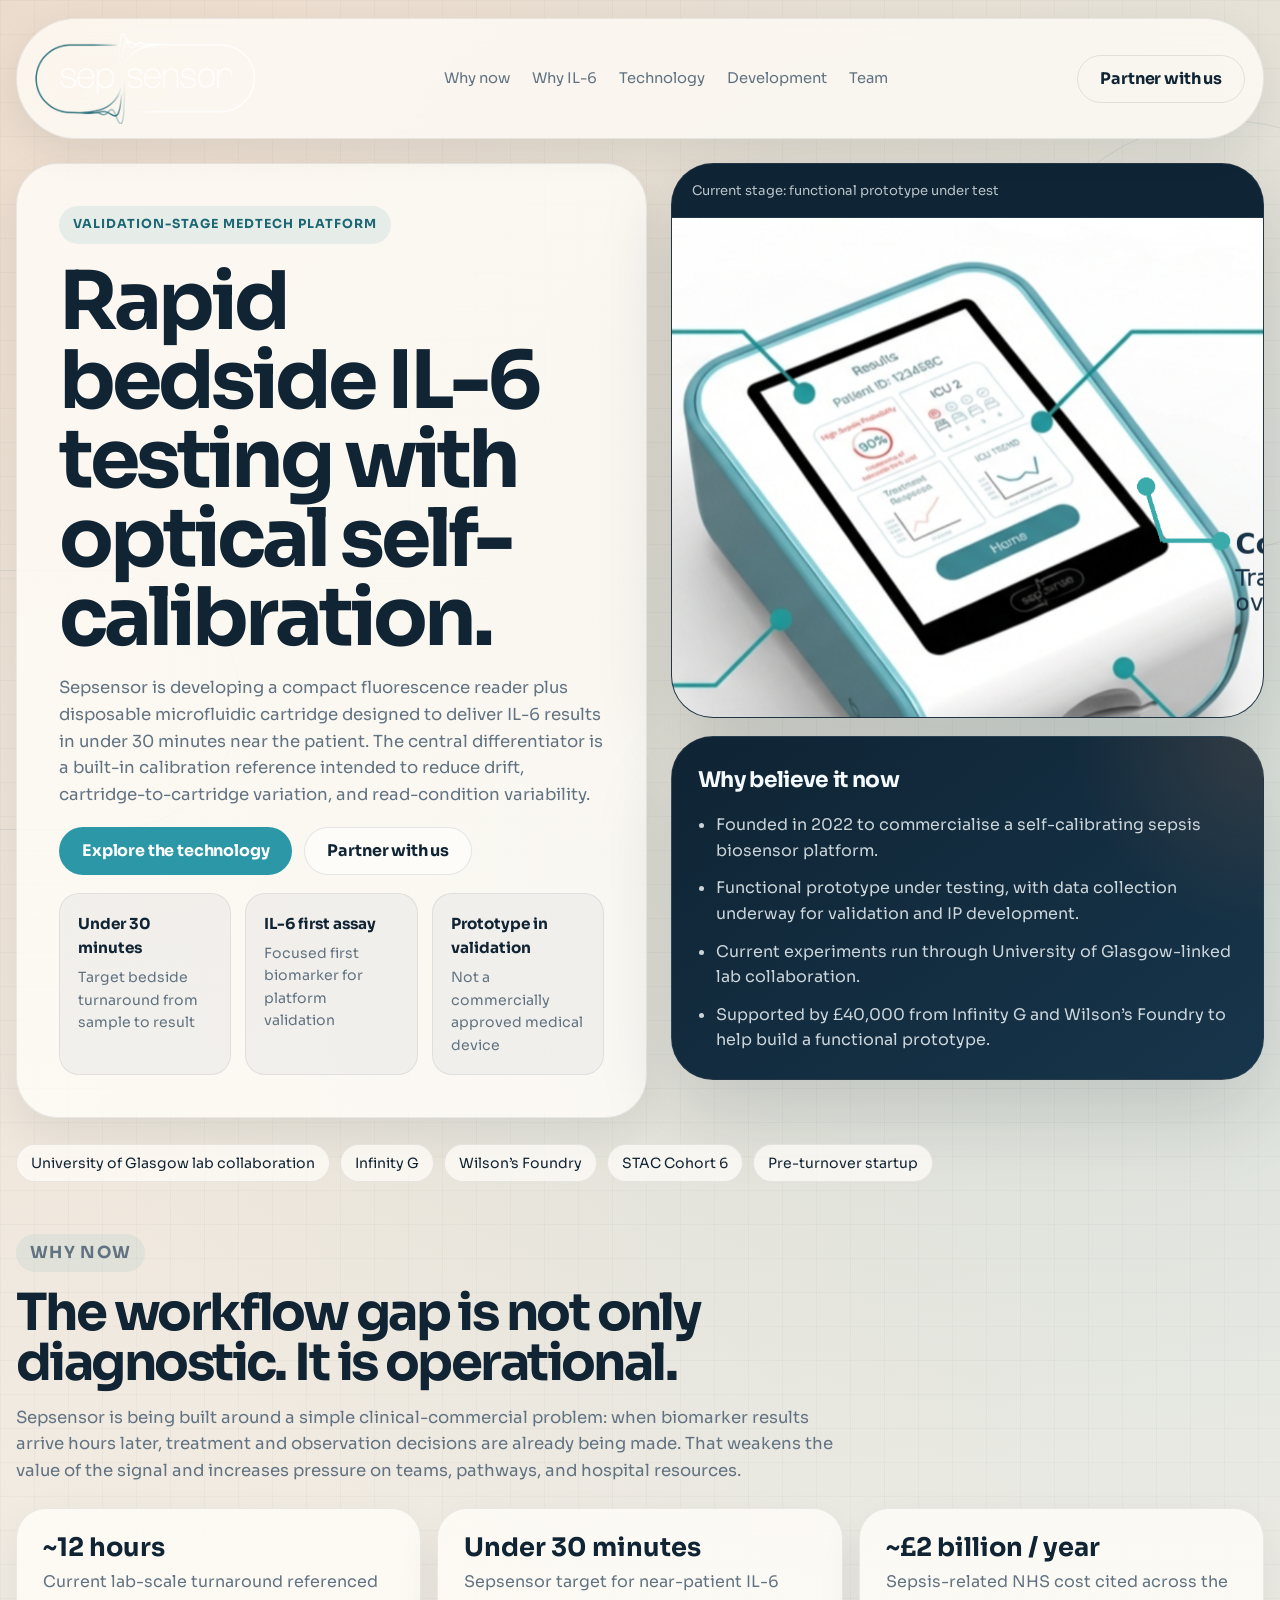
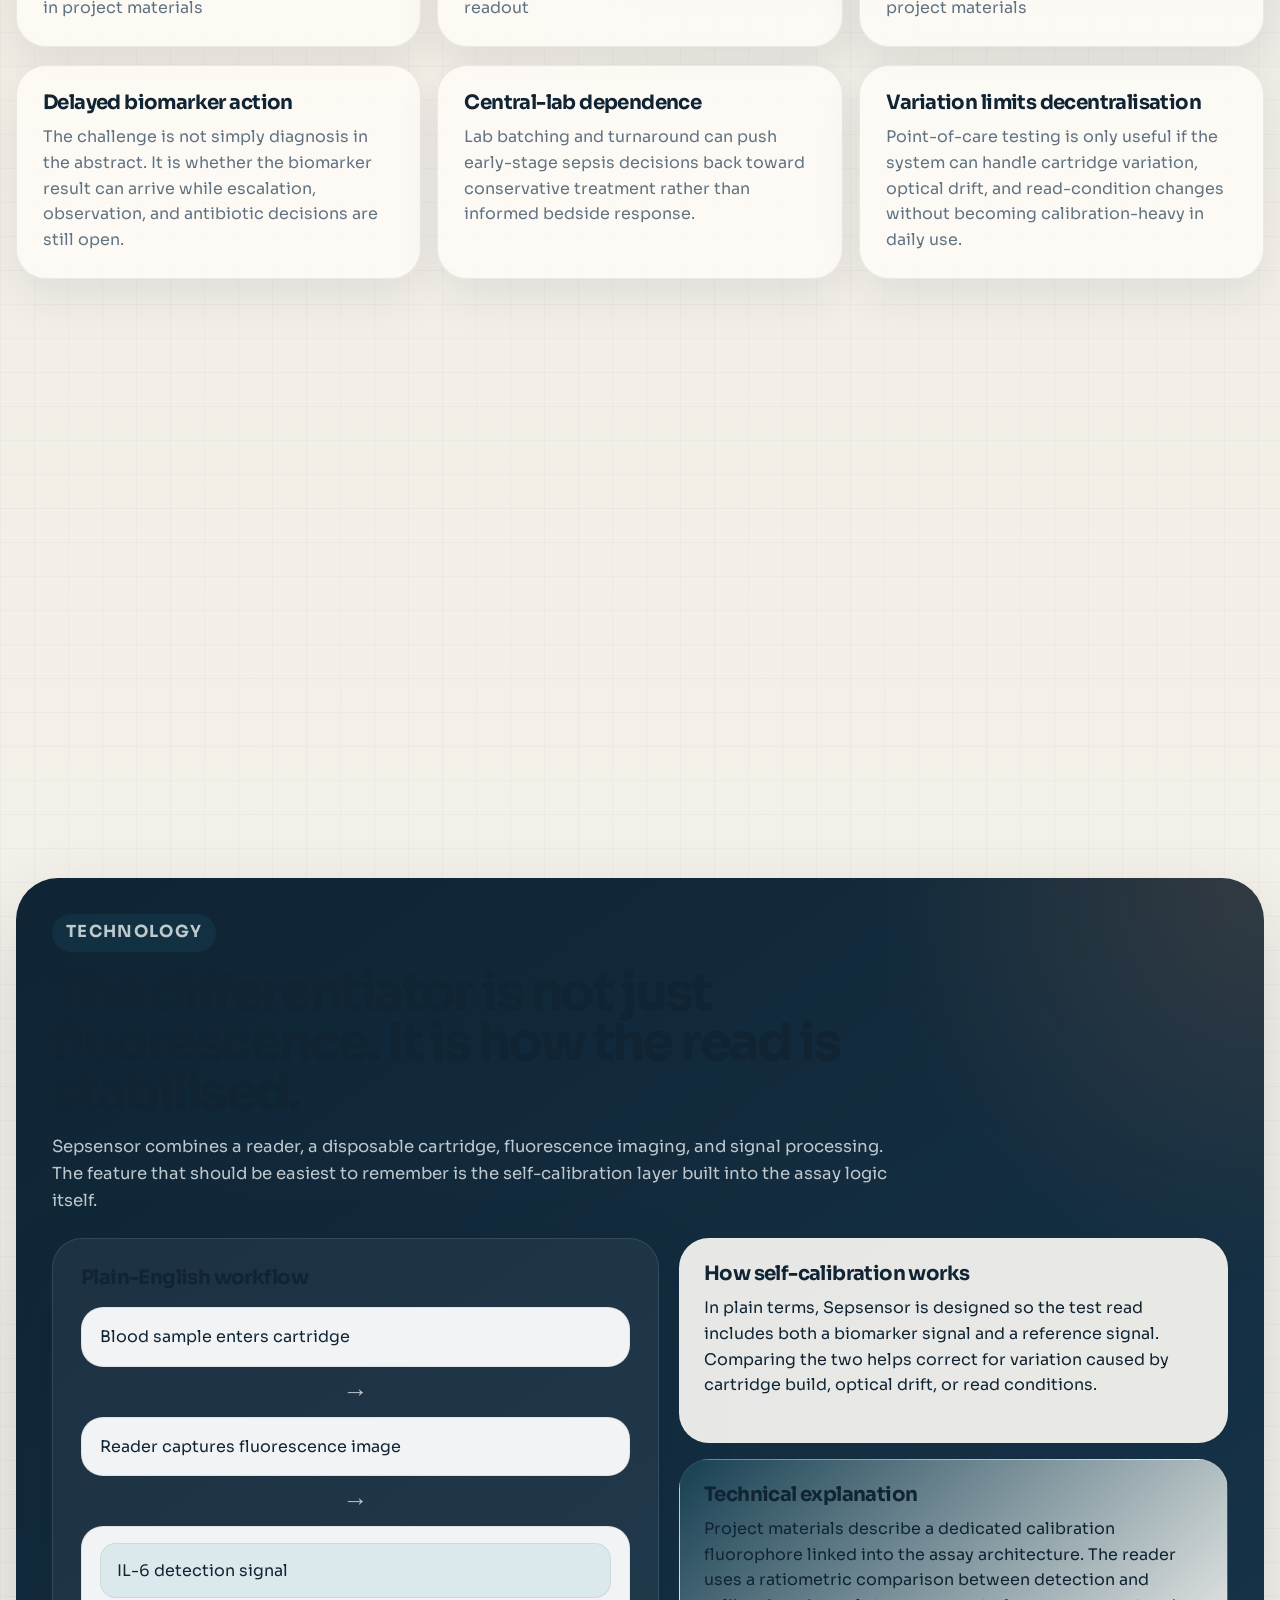
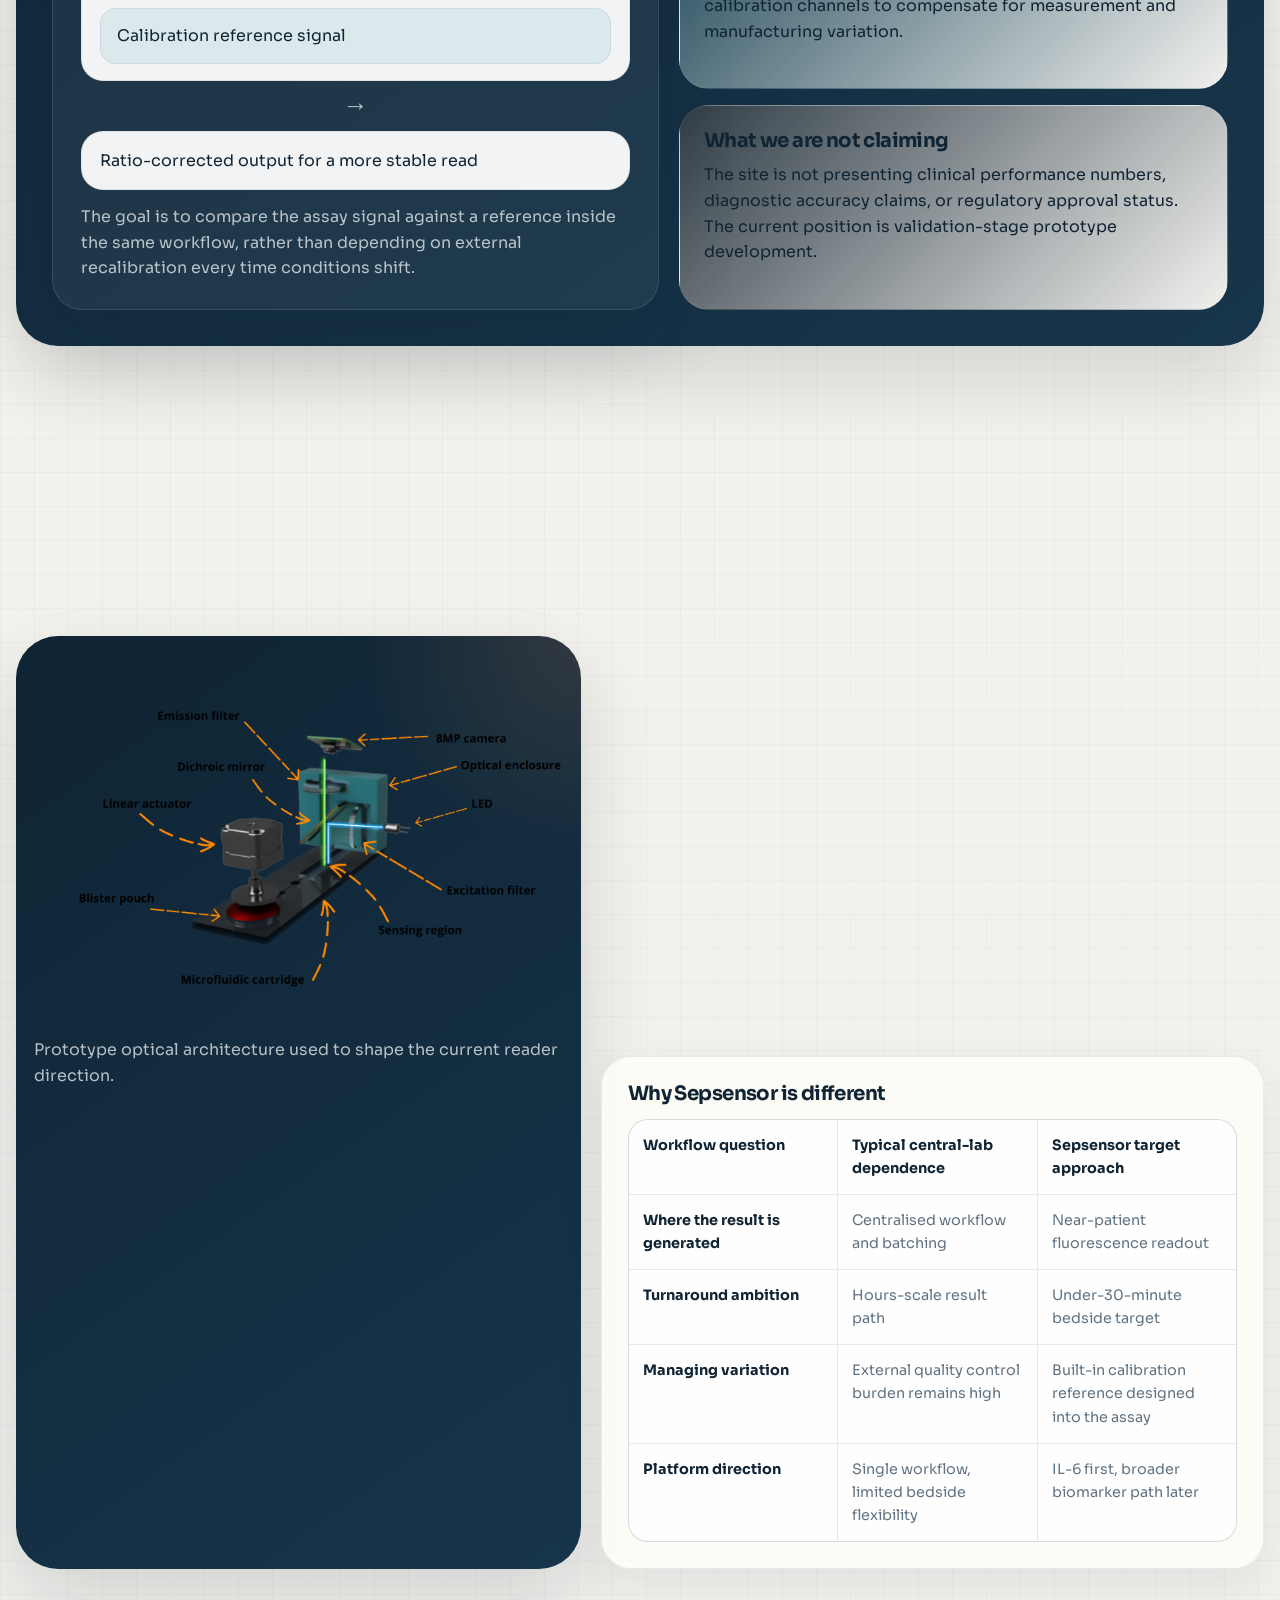
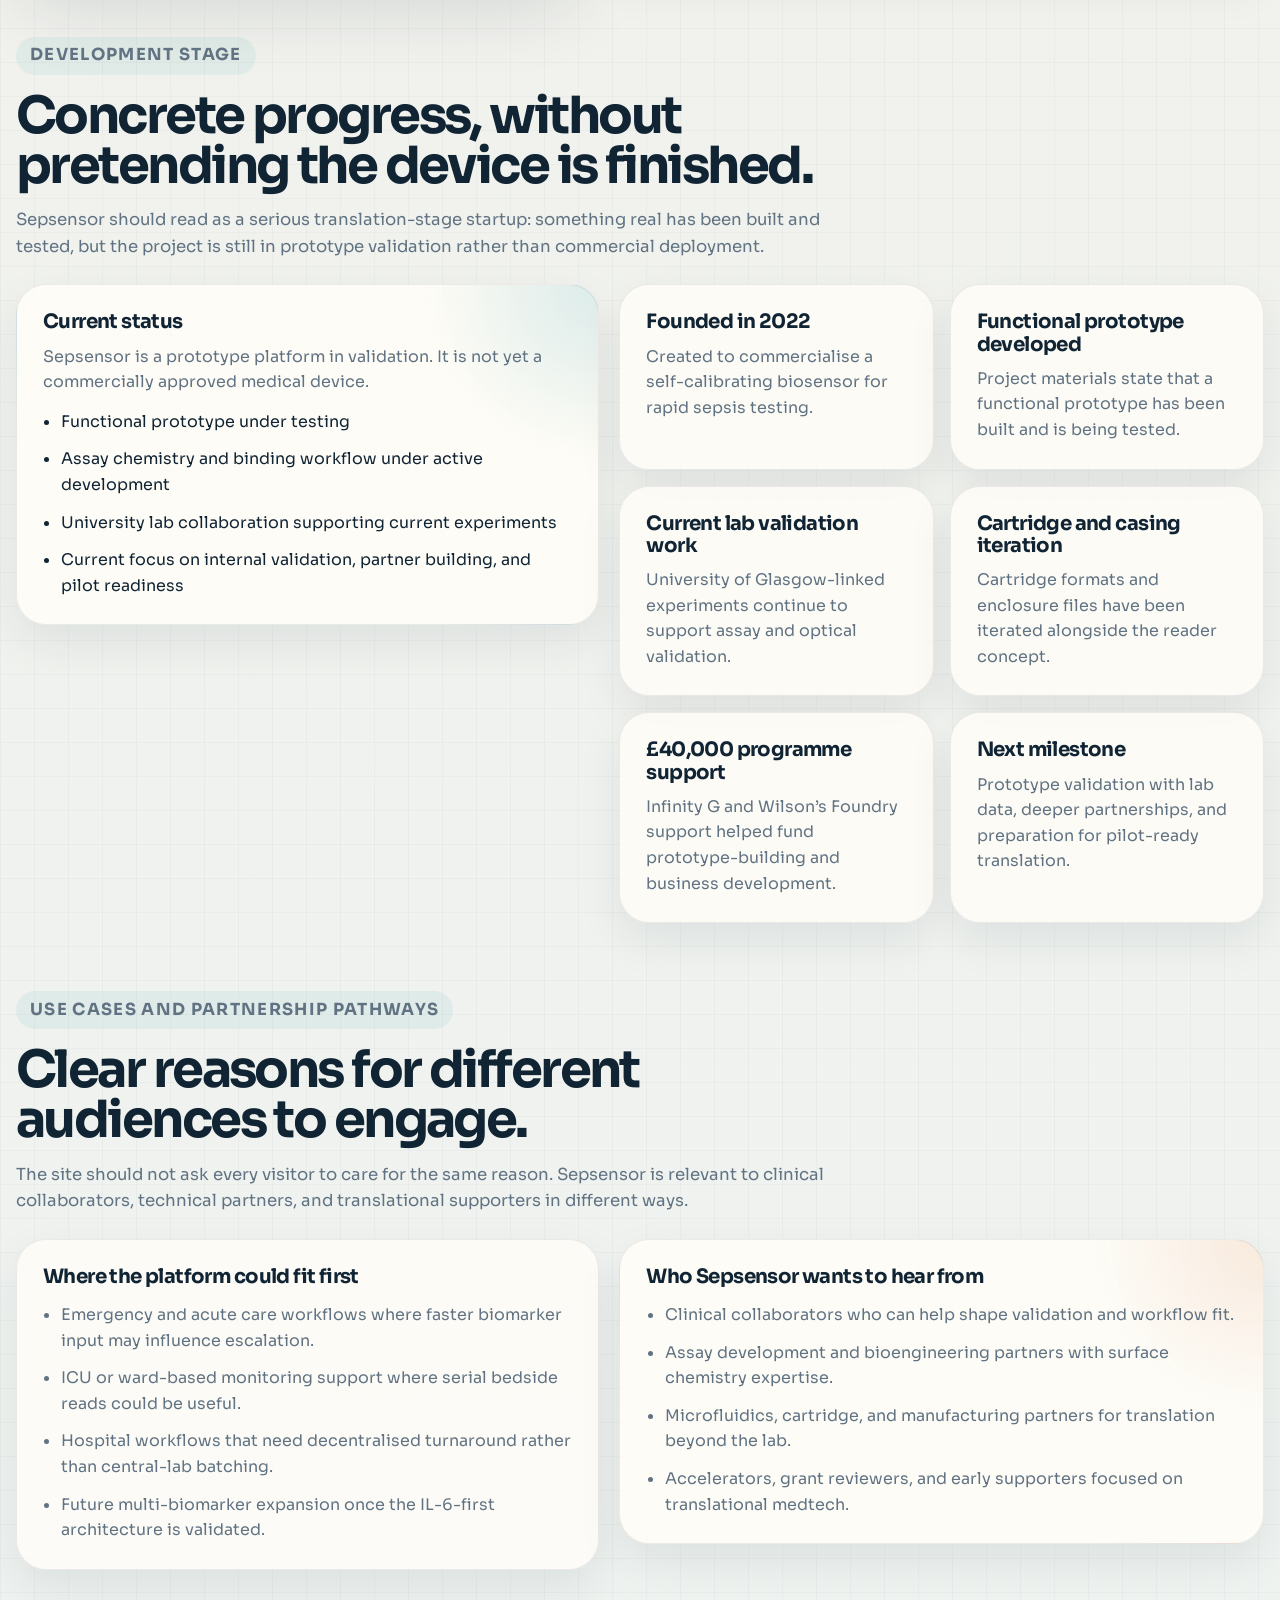
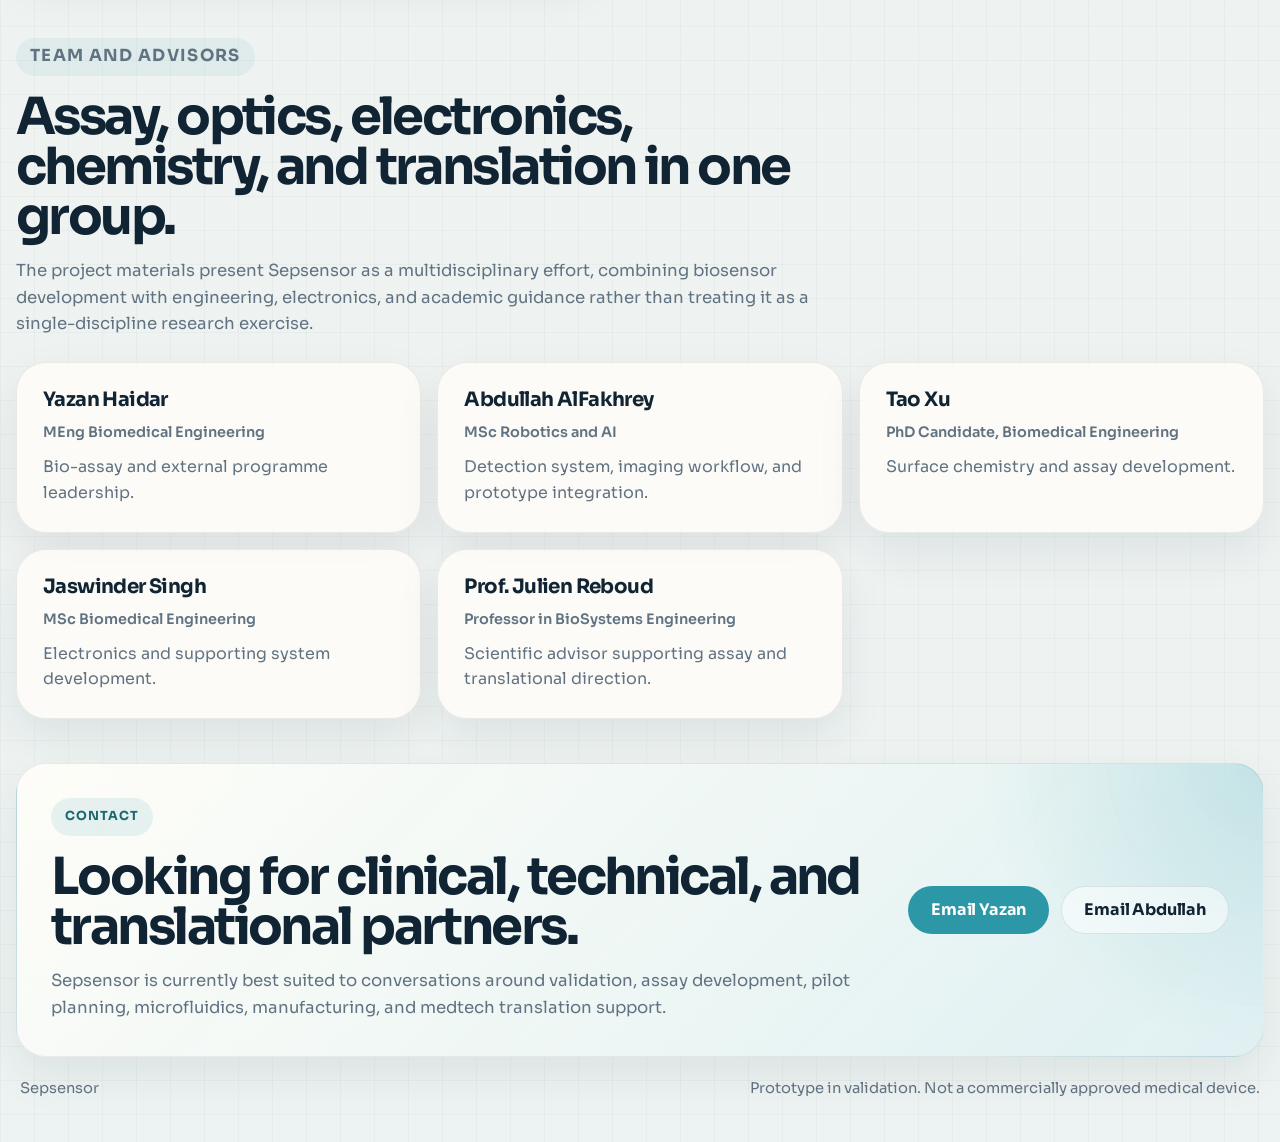
==== commit bb7a6d3d: "Sharpen site positioning and proof" ====
--- a/index.html
+++ b/index.html
@@ -3,18 +3,18 @@
   <head>
     <meta charset="utf-8">
     <meta name="viewport" content="width=device-width, initial-scale=1">
-    <title>Sepsensor | Bedside sepsis detection in under 30 minutes</title>
+    <title>Sepsensor | Rapid bedside IL-6 testing with optical self-calibration</title>
     <meta
       name="description"
-      content="Sepsensor is developing a self-calibrating point-of-care biosensor that measures IL-6 in under 30 minutes at the bedside."
+      content="Sepsensor is developing a validation-stage point-of-care biosensor for rapid bedside IL-6 testing, built around fluorescence imaging, a disposable microfluidic cartridge, and optical self-calibration."
     >
     <meta property="og:title" content="Sepsensor">
     <meta
       property="og:description"
-      content="Self-calibrating point-of-care sepsis detection designed for under 30 minute bedside turnaround."
+      content="Rapid bedside IL-6 testing with optical self-calibration."
     >
     <meta property="og:type" content="website">
-    <meta property="og:image" content="assets/bedside-device.png">
+    <meta property="og:image" content="assets/device-crop.png">
     <link rel="icon" href="assets/logo.png">
     <link rel="preconnect" href="https://fonts.googleapis.com">
     <link rel="preconnect" href="https://fonts.gstatic.com" crossorigin>
@@ -26,8 +26,8 @@
     <script src="script.js" defer></script>
   </head>
   <body>
-    <div class="backdrop backdrop--one"></div>
-    <div class="backdrop backdrop--two"></div>
+    <div class="page-noise page-noise--one"></div>
+    <div class="page-noise page-noise--two"></div>
 
     <div class="page-shell">
       <header class="site-header">
@@ -36,300 +36,454 @@
         </a>
 
         <nav class="site-nav" aria-label="Primary">
-          <a href="#why">Why now</a>
-          <a href="#platform">Platform</a>
-          <a href="#progress">Progress</a>
+          <a href="#why-now">Why now</a>
+          <a href="#il6">Why IL-6</a>
+          <a href="#technology">Technology</a>
+          <a href="#development">Development</a>
           <a href="#team">Team</a>
         </nav>
 
-        <a class="button button--outline" href="#contact">Contact</a>
+        <a class="button button--outline" href="#contact">Partner with us</a>
       </header>
 
       <main>
         <section class="hero" id="top">
           <div class="hero__copy" data-reveal>
-            <p class="eyebrow">Self-calibrating point-of-care biosensor</p>
-            <h1>
-              Earlier sepsis clarity,
-              <span>at the bedside.</span>
-            </h1>
+            <p class="eyebrow">Validation-stage medtech platform</p>
+            <h1>Rapid bedside IL-6 testing with optical self-calibration.</h1>
             <p class="lead">
-              Sepsensor is building a compact reader and disposable cartridge
-              system designed to measure IL-6 in under 30 minutes, so the
-              biomarker signal can arrive where clinical decisions actually
-              happen.
+              Sepsensor is developing a compact fluorescence reader plus
+              disposable microfluidic cartridge designed to deliver IL-6 results
+              in under 30 minutes near the patient. The central differentiator
+              is a built-in calibration reference intended to reduce drift,
+              cartridge-to-cartridge variation, and read-condition variability.
             </p>
 
             <div class="hero__actions">
-              <a class="button" href="#platform">See the platform</a>
+              <a class="button" href="#technology">Explore the technology</a>
               <a
                 class="button button--ghost"
-                href="mailto:yazanbaseem.001@gmail.com?cc=alfakhrey.abdullah@gmail.com&amp;subject=Sepsensor%20website%20enquiry"
+                href="mailto:yazanbaseem.001@gmail.com?cc=alfakhrey.abdullah@gmail.com&amp;subject=Sepsensor%20partnership%20enquiry"
               >
-                Speak with the team
+                Partner with us
               </a>
             </div>
 
-            <div class="hero__facts">
-              <article class="fact">
+            <div class="hero__signal">
+              <article class="signal-card">
                 <strong>Under 30 minutes</strong>
-                <span>Target bedside turnaround</span>
-              </article>
-              <article class="fact">
+                <span>Target bedside turnaround from sample to result</span>
+              </article>
+              <article class="signal-card">
                 <strong>IL-6 first assay</strong>
-                <span>Current biomarker focus</span>
-              </article>
-              <article class="fact">
-                <strong>Reader + cartridge</strong>
-                <span>Reusable hardware, disposable test flow</span>
-              </article>
-            </div>
-          </div>
-
-          <div class="hero__side" data-reveal style="--delay: 0.08s">
-            <div class="hero__status">
-              <span>Prototype in validation</span>
-              <span>University of Glasgow linked development</span>
-            </div>
-
-            <figure class="hero__visual">
-              <div class="hero__visual-frame">
-                <img
-                  src="assets/device-crop.png"
-                  alt="Sepsensor device concept"
-                >
+                <span>Focused first biomarker for platform validation</span>
+              </article>
+              <article class="signal-card">
+                <strong>Prototype in validation</strong>
+                <span>Not a commercially approved medical device</span>
+              </article>
+            </div>
+          </div>
+
+          <div class="hero__visual" data-reveal style="--delay: 0.08s">
+            <div class="device-card">
+              <div class="device-card__stage">Current stage: functional prototype under test</div>
+              <img src="assets/device-crop.png" alt="Sepsensor device concept render">
+            </div>
+
+            <div class="proof-card">
+              <h2>Why believe it now</h2>
+              <ul>
+                <li>Founded in 2022 to commercialise a self-calibrating sepsis biosensor platform.</li>
+                <li>Functional prototype under testing, with data collection underway for validation and IP development.</li>
+                <li>Current experiments run through University of Glasgow-linked lab collaboration.</li>
+                <li>Supported by £40,000 from Infinity G and Wilson’s Foundry to help build a functional prototype.</li>
+              </ul>
+            </div>
+          </div>
+        </section>
+
+        <section class="trust-strip" data-reveal>
+          <span>University of Glasgow lab collaboration</span>
+          <span>Infinity G</span>
+          <span>Wilson’s Foundry</span>
+          <span>STAC Cohort 6</span>
+          <span>Pre-turnover startup</span>
+        </section>
+
+        <section class="section" id="why-now">
+          <div class="section-heading" data-reveal>
+            <p class="eyebrow eyebrow--light">Why now</p>
+            <h2>The workflow gap is not only diagnostic. It is operational.</h2>
+            <p>
+              Sepsensor is being built around a simple clinical-commercial
+              problem: when biomarker results arrive hours later, treatment and
+              observation decisions are already being made. That weakens the
+              value of the signal and increases pressure on teams, pathways, and
+              hospital resources.
+            </p>
+          </div>
+
+          <div class="why-layout">
+            <div class="stats-grid" data-reveal>
+              <article class="stat-card">
+                <strong>~12 hours</strong>
+                <span>Current lab-scale turnaround referenced in project materials</span>
+              </article>
+              <article class="stat-card">
+                <strong>Under 30 minutes</strong>
+                <span>Sepsensor target for near-patient IL-6 readout</span>
+              </article>
+              <article class="stat-card">
+                <strong>~£2 billion / year</strong>
+                <span>Sepsis-related NHS cost cited across the project materials</span>
+              </article>
+            </div>
+
+            <div class="problem-grid">
+              <article class="problem-card" data-reveal style="--delay: 0.05s">
+                <h3>Delayed biomarker action</h3>
+                <p>
+                  The challenge is not simply diagnosis in the abstract. It is
+                  whether the biomarker result can arrive while escalation,
+                  observation, and antibiotic decisions are still open.
+                </p>
+              </article>
+
+              <article class="problem-card" data-reveal style="--delay: 0.1s">
+                <h3>Central-lab dependence</h3>
+                <p>
+                  Lab batching and turnaround can push early-stage sepsis
+                  decisions back toward conservative treatment rather than
+                  informed bedside response.
+                </p>
+              </article>
+
+              <article class="problem-card" data-reveal style="--delay: 0.15s">
+                <h3>Variation limits decentralisation</h3>
+                <p>
+                  Point-of-care testing is only useful if the system can handle
+                  cartridge variation, optical drift, and read-condition changes
+                  without becoming calibration-heavy in daily use.
+                </p>
+              </article>
+            </div>
+          </div>
+        </section>
+
+        <section class="section section--il6" id="il6">
+          <div class="section-heading" data-reveal>
+            <p class="eyebrow eyebrow--light">Why IL-6 first</p>
+            <h2>A disciplined first assay, not a vague platform story.</h2>
+            <p>
+              Sepsensor is not trying to launch with an undifferentiated
+              biomarker panel. The first focus is IL-6 because it gives the team
+              a clinically relevant, technically specific starting point for
+              validating the reader, cartridge workflow, and calibration
+              architecture.
+            </p>
+          </div>
+
+          <div class="il6-grid">
+            <article class="il6-card" data-reveal style="--delay: 0.03s">
+              <h3>Clinically relevant first signal</h3>
+              <p>
+                Project materials consistently position IL-6 as a strong marker
+                for sepsis severity and outcome tracking, making it a credible
+                first assay target rather than a placeholder biomarker.
+              </p>
+            </article>
+
+            <article class="il6-card" data-reveal style="--delay: 0.08s">
+              <h3>Focused validation pathway</h3>
+              <p>
+                Starting with one assay makes it easier to validate optics,
+                surface chemistry, cartridge flow, and signal-processing logic
+                before expanding toward multi-marker use.
+              </p>
+            </article>
+
+            <article class="il6-card" data-reveal style="--delay: 0.13s">
+              <h3>Sharper commercial wedge</h3>
+              <p>
+                IL-6-first gives Sepsensor a clearer translational story for
+                clinical collaborators, grant reviewers, and early partners than
+                a broad “future platform” message alone.
+              </p>
+            </article>
+          </div>
+        </section>
+
+        <section class="technology" id="technology">
+          <div class="technology__intro" data-reveal>
+            <p class="eyebrow">Technology</p>
+            <h2>The differentiator is not just fluorescence. It is how the read is stabilised.</h2>
+            <p>
+              Sepsensor combines a reader, a disposable cartridge, fluorescence
+              imaging, and signal processing. The feature that should be easiest
+              to remember is the self-calibration layer built into the assay
+              logic itself.
+            </p>
+          </div>
+
+          <div class="technology__layout">
+            <div class="diagram-card" data-reveal style="--delay: 0.04s">
+              <h3>Plain-English workflow</h3>
+              <div class="diagram">
+                <div class="diagram__node">Blood sample enters cartridge</div>
+                <div class="diagram__arrow">→</div>
+                <div class="diagram__node">Reader captures fluorescence image</div>
+                <div class="diagram__arrow">→</div>
+                <div class="diagram__node-group">
+                  <div class="diagram__node diagram__node--small">IL-6 detection signal</div>
+                  <div class="diagram__node diagram__node--small">Calibration reference signal</div>
+                </div>
+                <div class="diagram__arrow">→</div>
+                <div class="diagram__node">Ratio-corrected output for a more stable read</div>
               </div>
+              <p class="diagram-card__note">
+                The goal is to compare the assay signal against a reference
+                inside the same workflow, rather than depending on external
+                recalibration every time conditions shift.
+              </p>
+            </div>
+
+            <div class="technology__stack">
+              <article class="tech-card" data-reveal style="--delay: 0.08s">
+                <h3>How self-calibration works</h3>
+                <p>
+                  In plain terms, Sepsensor is designed so the test read includes
+                  both a biomarker signal and a reference signal. Comparing the
+                  two helps correct for variation caused by cartridge build,
+                  optical drift, or read conditions.
+                </p>
+              </article>
+
+              <article class="tech-card tech-card--accent" data-reveal style="--delay: 0.12s">
+                <h3>Technical explanation</h3>
+                <p>
+                  Project materials describe a dedicated calibration fluorophore
+                  linked into the assay architecture. The reader uses a
+                  ratiometric comparison between detection and calibration
+                  channels to compensate for measurement and manufacturing
+                  variation.
+                </p>
+              </article>
+
+              <article class="tech-card tech-card--note" data-reveal style="--delay: 0.16s">
+                <h3>What we are not claiming</h3>
+                <p>
+                  The site is not presenting clinical performance numbers,
+                  diagnostic accuracy claims, or regulatory approval status. The
+                  current position is validation-stage prototype development.
+                </p>
+              </article>
+            </div>
+          </div>
+        </section>
+
+        <section class="section section--platform">
+          <div class="section-heading" data-reveal>
+            <p class="eyebrow eyebrow--light">Platform and differentiation</p>
+            <h2>Reader, cartridge, optical path, and workflow fit.</h2>
+            <p>
+              The platform story becomes stronger when the reader architecture,
+              cartridge workflow, and workflow advantage are described together,
+              not as separate pieces of jargon.
+            </p>
+          </div>
+
+          <div class="platform-layout">
+            <figure class="platform-visual" data-reveal>
+              <img src="assets/biosensor-model.png" alt="Sepsensor optical model" loading="lazy">
               <figcaption>
-                A compact fluorescence reader designed for a bedside workflow.
+                Prototype optical architecture used to shape the current reader
+                direction.
               </figcaption>
             </figure>
 
-            <div class="hero__support">
-              <span>Infinity G</span>
-              <span>Wilson’s Foundry</span>
-              <span>STAC Cohort 6</span>
-            </div>
-          </div>
-        </section>
-
-        <section class="section section--why" id="why">
+            <div class="platform-stack">
+              <article class="platform-card" data-reveal style="--delay: 0.05s">
+                <h3>Reader</h3>
+                <p>
+                  A compact fluorescence reader captures the assay image and
+                  feeds the signal-processing workflow.
+                </p>
+              </article>
+
+              <article class="platform-card" data-reveal style="--delay: 0.09s">
+                <h3>Disposable cartridge</h3>
+                <p>
+                  The cartridge contains the test path and sample operations,
+                  keeping the hardware reusable while preserving a practical
+                  point-of-care format.
+                </p>
+                <img src="assets/cartridge.png" alt="Sepsensor cartridge concept" loading="lazy">
+              </article>
+
+              <article class="platform-card platform-card--compare" data-reveal style="--delay: 0.13s">
+                <h3>Why Sepsensor is different</h3>
+                <div class="compare-grid">
+                  <div class="compare-grid__head">Workflow question</div>
+                  <div class="compare-grid__head">Typical central-lab dependence</div>
+                  <div class="compare-grid__head">Sepsensor target approach</div>
+
+                  <div class="compare-grid__label">Where the result is generated</div>
+                  <div>Centralised workflow and batching</div>
+                  <div>Near-patient fluorescence readout</div>
+
+                  <div class="compare-grid__label">Turnaround ambition</div>
+                  <div>Hours-scale result path</div>
+                  <div>Under-30-minute bedside target</div>
+
+                  <div class="compare-grid__label">Managing variation</div>
+                  <div>External quality control burden remains high</div>
+                  <div>Built-in calibration reference designed into the assay</div>
+
+                  <div class="compare-grid__label">Platform direction</div>
+                  <div>Single workflow, limited bedside flexibility</div>
+                  <div>IL-6 first, broader biomarker path later</div>
+                </div>
+              </article>
+            </div>
+          </div>
+        </section>
+
+        <section class="section" id="development">
           <div class="section-heading" data-reveal>
-            <p class="eyebrow eyebrow--light">Why Sepsensor</p>
-            <h2>Sepsis does not wait for the central lab queue.</h2>
-            <p>
-              The platform is being shaped around a practical constraint:
-              near-patient testing has to be fast, reliable, and calm enough to
-              fit real clinical environments instead of adding another fragile
-              workflow.
-            </p>
-          </div>
-
-          <div class="why-grid">
-            <article class="tile" data-reveal style="--delay: 0.04s">
-              <span class="tile__index">01</span>
-              <h3>Near-patient speed</h3>
+            <p class="eyebrow eyebrow--light">Development stage</p>
+            <h2>Concrete progress, without pretending the device is finished.</h2>
+            <p>
+              Sepsensor should read as a serious translation-stage startup:
+              something real has been built and tested, but the project is still
+              in prototype validation rather than commercial deployment.
+            </p>
+          </div>
+
+          <div class="development-layout">
+            <article class="stage-card" data-reveal>
+              <h3>Current status</h3>
               <p>
-                Sepsensor is positioned around bedside turnaround rather than
-                central-lab dependency, with the goal of making biomarker data
-                useful at the moment it is needed.
+                Sepsensor is a prototype platform in validation. It is not yet a
+                commercially approved medical device.
               </p>
-            </article>
-
-            <article class="tile" data-reveal style="--delay: 0.1s">
-              <span class="tile__index">02</span>
-              <h3>Built-in self-calibration</h3>
-              <p>
-                The core differentiator is not only optical readout, but the
-                calibration architecture designed to reduce variation across
-                cartridges and measurement conditions.
-              </p>
-            </article>
-
-            <article class="tile" data-reveal style="--delay: 0.16s">
-              <span class="tile__index">03</span>
-              <h3>Platform direction</h3>
-              <p>
-                The current assay focuses on IL-6, with the wider platform aimed
-                at future biomarker expansion and more intelligent bedside
-                interpretation over time.
-              </p>
-            </article>
-          </div>
-        </section>
-
-        <section class="platform" id="platform">
-          <div class="platform__intro" data-reveal>
-            <p class="eyebrow">Platform overview</p>
-            <h2>A compact optical system with a disposable test path.</h2>
-            <p>
-              Sepsensor combines a fluorescence reader, signal-processing
-              workflow, and microfluidic cartridge architecture. The system is
-              being developed to keep the readout precise without pushing the
-              calibration burden back to the operator.
-            </p>
-          </div>
-
-          <div class="platform__layout">
-            <figure class="model-card" data-reveal style="--delay: 0.06s">
-              <img
-                src="assets/biosensor-model.png"
-                alt="Sepsensor optical model"
-                loading="lazy"
-              >
-              <figcaption>
-                Prototype optical layout from the current hardware direction.
-              </figcaption>
-            </figure>
-
-            <div class="platform__stack">
-              <article class="spec-card" data-reveal style="--delay: 0.1s">
-                <h3>Camera-driven readout</h3>
-                <p>
-                  Fluorescence is read through a camera and optical filtering
-                  approach, then converted into a usable concentration estimate
-                  through image analysis.
-                </p>
-              </article>
-
-              <article class="spec-card spec-card--accent" data-reveal style="--delay: 0.14s">
-                <h3>Calibration is part of the assay design</h3>
-                <p>
-                  The platform is being developed around a self-calibrating assay
-                  structure so reliability can be engineered into the readout
-                  rather than treated as an afterthought.
-                </p>
-              </article>
-
-              <article class="spec-card spec-card--split" data-reveal style="--delay: 0.18s">
-                <div>
-                  <h3>Disposable cartridge workflow</h3>
-                  <p>
-                    The cartridge contains the assay path while the reader
-                    remains reusable, supporting a format better aligned with
-                    routine bedside use.
-                  </p>
-                </div>
-                <img
-                  src="assets/cartridge.png"
-                  alt="Sepsensor cartridge concept"
-                  loading="lazy"
-                >
-              </article>
-            </div>
-          </div>
-        </section>
-
-        <section class="section section--progress" id="progress">
+              <ul>
+                <li>Functional prototype under testing</li>
+                <li>Assay chemistry and binding workflow under active development</li>
+                <li>University lab collaboration supporting current experiments</li>
+                <li>Current focus on internal validation, partner building, and pilot readiness</li>
+              </ul>
+            </article>
+
+            <div class="milestone-grid">
+              <article class="milestone" data-reveal style="--delay: 0.04s">
+                <h3>Founded in 2022</h3>
+                <p>Created to commercialise a self-calibrating biosensor for rapid sepsis testing.</p>
+              </article>
+
+              <article class="milestone" data-reveal style="--delay: 0.08s">
+                <h3>Functional prototype developed</h3>
+                <p>Project materials state that a functional prototype has been built and is being tested.</p>
+              </article>
+
+              <article class="milestone" data-reveal style="--delay: 0.12s">
+                <h3>Current lab validation work</h3>
+                <p>University of Glasgow-linked experiments continue to support assay and optical validation.</p>
+              </article>
+
+              <article class="milestone" data-reveal style="--delay: 0.16s">
+                <h3>Cartridge and casing iteration</h3>
+                <p>Cartridge formats and enclosure files have been iterated alongside the reader concept.</p>
+              </article>
+
+              <article class="milestone" data-reveal style="--delay: 0.2s">
+                <h3>£40,000 programme support</h3>
+                <p>Infinity G and Wilson’s Foundry support helped fund prototype-building and business development.</p>
+              </article>
+
+              <article class="milestone" data-reveal style="--delay: 0.24s">
+                <h3>Next milestone</h3>
+                <p>Prototype validation with lab data, deeper partnerships, and preparation for pilot-ready translation.</p>
+              </article>
+            </div>
+          </div>
+        </section>
+
+        <section class="section section--pathways">
           <div class="section-heading" data-reveal>
-            <p class="eyebrow eyebrow--light">Progress</p>
-            <h2>Built through research, assay iteration, and venture support.</h2>
-            <p>
-              The project has moved from biosensor competition and dissertation
-              work into a startup-oriented prototype effort spanning assay
-              development, hardware iteration, and external programme support.
-            </p>
-          </div>
-
-          <div class="progress-layout">
-            <ol class="milestones" data-reveal>
-              <li>
-                <span>2022</span>
-                <div>
-                  <h3>Research foundation</h3>
-                  <p>
-                    Early work centered on self-calibrating rapid sepsis
-                    detection and the first versions of the portable biosensor
-                    concept.
-                  </p>
-                </div>
-              </li>
-              <li>
-                <span>2024</span>
-                <div>
-                  <h3>Lab and hardware iteration</h3>
-                  <p>
-                    Assay experiments, camera checks, casing edits, and cartridge
-                    work moved the concept toward a more integrated prototype.
-                  </p>
-                </div>
-              </li>
-              <li>
-                <span>2025</span>
-                <div>
-                  <h3>Programme and proposal traction</h3>
-                  <p>
-                    Infinity G, Wilson’s Foundry, STAC, and Interface-related
-                    work sharpened the external positioning around validation and
-                    commercialization.
-                  </p>
-                </div>
-              </li>
-              <li>
-                <span>Now</span>
-                <div>
-                  <h3>Prototype in validation</h3>
-                  <p>
-                    The immediate direction is clearer product refinement,
-                    partner engagement, and a pilot-ready clinical narrative.
-                  </p>
-                </div>
-              </li>
-            </ol>
-
-            <div class="progress-aside">
-              <div class="program-strip" data-reveal style="--delay: 0.06s">
-                <span>University of Glasgow lab collaboration</span>
-                <span>Infinity G</span>
-                <span>Wilson’s Foundry</span>
-                <span>STAC Scale</span>
-              </div>
-
-              <figure class="flow-card" data-reveal style="--delay: 0.1s">
-                <img
-                  src="assets/assay-flow.jpg"
-                  alt="Assay planning flowchart"
-                  loading="lazy"
-                >
-                <figcaption>
-                  Experimental flow and assay integration planning from the
-                  development phase.
-                </figcaption>
-              </figure>
+            <p class="eyebrow eyebrow--light">Use cases and partnership pathways</p>
+            <h2>Clear reasons for different audiences to engage.</h2>
+            <p>
+              The site should not ask every visitor to care for the same reason.
+              Sepsensor is relevant to clinical collaborators, technical
+              partners, and translational supporters in different ways.
+            </p>
+          </div>
+
+          <div class="pathway-layout">
+            <div class="pathway-panel" data-reveal>
+              <h3>Where the platform could fit first</h3>
+              <ul>
+                <li>Emergency and acute care workflows where faster biomarker input may influence escalation.</li>
+                <li>ICU or ward-based monitoring support where serial bedside reads could be useful.</li>
+                <li>Hospital workflows that need decentralised turnaround rather than central-lab batching.</li>
+                <li>Future multi-biomarker expansion once the IL-6-first architecture is validated.</li>
+              </ul>
+            </div>
+
+            <div class="pathway-panel pathway-panel--accent" data-reveal style="--delay: 0.08s">
+              <h3>Who Sepsensor wants to hear from</h3>
+              <ul>
+                <li>Clinical collaborators who can help shape validation and workflow fit.</li>
+                <li>Assay development and bioengineering partners with surface chemistry expertise.</li>
+                <li>Microfluidics, cartridge, and manufacturing partners for translation beyond the lab.</li>
+                <li>Accelerators, grant reviewers, and early supporters focused on translational medtech.</li>
+              </ul>
             </div>
           </div>
         </section>
 
         <section class="section section--team" id="team">
           <div class="section-heading" data-reveal>
-            <p class="eyebrow eyebrow--light">Team</p>
-            <h2>Multidisciplinary by design.</h2>
-            <p>
-              The project materials consistently describe a team spanning assay
-              development, detection systems, chemistry, electronics, and
-              scientific guidance.
+            <p class="eyebrow eyebrow--light">Team and advisors</p>
+            <h2>Assay, optics, electronics, chemistry, and translation in one group.</h2>
+            <p>
+              The project materials present Sepsensor as a multidisciplinary
+              effort, combining biosensor development with engineering,
+              electronics, and academic guidance rather than treating it as a
+              single-discipline research exercise.
             </p>
           </div>
 
           <div class="team-grid">
-            <article class="person" data-reveal style="--delay: 0.02s">
+            <article class="team-card" data-reveal style="--delay: 0.02s">
               <h3>Yazan Haidar</h3>
-              <p>Bio-assay and external programme lead.</p>
-            </article>
-            <article class="person" data-reveal style="--delay: 0.05s">
+              <p class="team-card__meta">MEng Biomedical Engineering</p>
+              <p>Bio-assay and external programme leadership.</p>
+            </article>
+
+            <article class="team-card" data-reveal style="--delay: 0.06s">
               <h3>Abdullah AlFakhrey</h3>
-              <p>Detection system, integration, and signal workflow.</p>
-            </article>
-            <article class="person" data-reveal style="--delay: 0.08s">
+              <p class="team-card__meta">MSc Robotics and AI</p>
+              <p>Detection system, imaging workflow, and prototype integration.</p>
+            </article>
+
+            <article class="team-card" data-reveal style="--delay: 0.1s">
               <h3>Tao Xu</h3>
+              <p class="team-card__meta">PhD Candidate, Biomedical Engineering</p>
               <p>Surface chemistry and assay development.</p>
             </article>
-            <article class="person" data-reveal style="--delay: 0.11s">
+
+            <article class="team-card" data-reveal style="--delay: 0.14s">
               <h3>Jaswinder Singh</h3>
+              <p class="team-card__meta">MSc Biomedical Engineering</p>
               <p>Electronics and supporting system development.</p>
             </article>
-            <article class="person" data-reveal style="--delay: 0.14s">
+
+            <article class="team-card" data-reveal style="--delay: 0.18s">
               <h3>Prof. Julien Reboud</h3>
-              <p>Scientific advisor and academic guidance.</p>
+              <p class="team-card__meta">Professor in BioSystems Engineering</p>
+              <p>Scientific advisor supporting assay and translational direction.</p>
             </article>
           </div>
         </section>
@@ -337,26 +491,24 @@
         <section class="cta" id="contact" data-reveal>
           <div class="cta__copy">
             <p class="eyebrow">Contact</p>
-            <h2>For pilots, partnerships, or product conversations.</h2>
-            <p>
-              Sepsensor is best presented today as a prototype platform in
-              validation with a clear bedside use case, a first IL-6 assay, and
-              a strong self-calibration angle.
+            <h2>Looking for clinical, technical, and translational partners.</h2>
+            <p>
+              Sepsensor is currently best suited to conversations around
+              validation, assay development, pilot planning, microfluidics,
+              manufacturing, and medtech translation support.
             </p>
           </div>
 
           <div class="cta__actions">
             <a class="button" href="mailto:yazanbaseem.001@gmail.com">Email Yazan</a>
-            <a class="button button--ghost" href="mailto:alfakhrey.abdullah@gmail.com">
-              Email Abdullah
-            </a>
+            <a class="button button--ghost" href="mailto:alfakhrey.abdullah@gmail.com">Email Abdullah</a>
           </div>
         </section>
       </main>
 
       <footer class="site-footer">
         <p>Sepsensor</p>
-        <p>Static site prepared for GitHub Pages.</p>
+        <p>Prototype in validation. Not a commercially approved medical device.</p>
       </footer>
     </div>
   </body>
--- a/styles.css
+++ b/styles.css
@@ -3,27 +3,26 @@
 }
 
 :root {
-  --bg: #f2ede6;
-  --bg-strong: #faf7f1;
-  --surface: rgba(255, 252, 247, 0.88);
+  --bg: #f4f1ea;
+  --bg-soft: #fbf8f2;
+  --surface: rgba(255, 253, 248, 0.9);
   --surface-strong: #fffdf9;
-  --surface-dark: #0c1d2a;
+  --surface-dark: #0f2434;
   --surface-dark-2: #17354b;
-  --ink: #0f2434;
-  --muted: #617384;
-  --line: rgba(15, 36, 52, 0.1);
-  --teal: #2b97a6;
-  --teal-deep: #175b68;
-  --teal-soft: #dceff1;
+  --ink: #102434;
+  --muted: #617382;
+  --line: rgba(16, 36, 52, 0.1);
+  --teal: #2c97a6;
+  --teal-deep: #1c6773;
+  --teal-soft: #ddf0f2;
   --sand: #eadfce;
-  --accent: #d88a54;
-  --white: #ffffff;
-  --shadow-soft: 0 20px 55px rgba(12, 29, 42, 0.08);
-  --shadow-strong: 0 30px 80px rgba(10, 24, 36, 0.18);
+  --accent: #d98a55;
+  --shadow-soft: 0 18px 45px rgba(15, 36, 52, 0.08);
+  --shadow-strong: 0 32px 80px rgba(12, 29, 42, 0.14);
   --radius-xl: 42px;
   --radius-lg: 30px;
   --radius-md: 22px;
-  --page-width: min(1240px, calc(100vw - 32px));
+  --page-width: min(1260px, calc(100vw - 32px));
 }
 
 *,
@@ -35,15 +34,15 @@
 body {
   margin: 0;
   min-width: 320px;
+  font-family: "Sora", sans-serif;
   color: var(--ink);
-  font-family: "Sora", sans-serif;
   line-height: 1.6;
   background:
-    linear-gradient(90deg, rgba(15, 36, 52, 0.03) 1px, transparent 1px) 0 0 / 34px 34px,
-    linear-gradient(rgba(15, 36, 52, 0.03) 1px, transparent 1px) 0 0 / 34px 34px,
-    radial-gradient(circle at top left, rgba(216, 138, 84, 0.16), transparent 25%),
-    radial-gradient(circle at 88% 12%, rgba(43, 151, 166, 0.16), transparent 18%),
-    linear-gradient(180deg, #ede7df 0%, var(--bg) 34%, #eef3f2 100%);
+    linear-gradient(90deg, rgba(16, 36, 52, 0.028) 1px, transparent 1px) 0 0 / 34px 34px,
+    linear-gradient(rgba(16, 36, 52, 0.028) 1px, transparent 1px) 0 0 / 34px 34px,
+    radial-gradient(circle at top left, rgba(217, 138, 85, 0.14), transparent 24%),
+    radial-gradient(circle at 88% 10%, rgba(44, 151, 166, 0.14), transparent 16%),
+    linear-gradient(180deg, #efe9e0 0%, var(--bg) 36%, #edf3f2 100%);
 }
 
 img {
@@ -56,34 +55,39 @@
   text-decoration: none;
 }
 
-p,
 h1,
 h2,
-h3 {
+h3,
+p {
   margin: 0;
 }
 
-.backdrop {
+ul {
+  margin: 0;
+  padding-left: 1.15rem;
+}
+
+.page-noise {
   position: fixed;
   inset: auto;
+  pointer-events: none;
   z-index: 0;
-  pointer-events: none;
-  border: 1px solid rgba(23, 91, 104, 0.1);
+  border: 1px solid rgba(28, 103, 115, 0.1);
   border-radius: 999px;
 }
 
-.backdrop--one {
+.page-noise--one {
   top: 120px;
-  right: -150px;
+  right: -160px;
   width: 430px;
   height: 430px;
 }
 
-.backdrop--two {
-  left: -120px;
+.page-noise--two {
+  left: -140px;
   bottom: 70px;
-  width: 360px;
-  height: 240px;
+  width: 380px;
+  height: 260px;
 }
 
 .page-shell {
@@ -91,30 +95,30 @@
   z-index: 1;
   width: var(--page-width);
   margin: 0 auto;
-  padding: 18px 0 44px;
+  padding: 18px 0 42px;
 }
 
 .site-header {
   position: sticky;
   top: 14px;
-  z-index: 20;
+  z-index: 30;
   display: flex;
   align-items: center;
   justify-content: space-between;
   gap: 18px;
   padding: 14px 18px;
-  margin-bottom: 22px;
-  background: rgba(12, 29, 42, 0.72);
-  border: 1px solid rgba(255, 255, 255, 0.12);
+  margin-bottom: 24px;
+  background: rgba(255, 253, 248, 0.78);
+  border: 1px solid rgba(16, 36, 52, 0.08);
   border-radius: 999px;
-  backdrop-filter: blur(18px);
-  box-shadow: 0 18px 42px rgba(12, 29, 42, 0.12);
-  transition: background 0.3s ease, box-shadow 0.3s ease;
+  backdrop-filter: blur(16px);
+  box-shadow: 0 12px 36px rgba(15, 36, 52, 0.08);
+  transition: background 0.25s ease, box-shadow 0.25s ease;
 }
 
 .site-header--scrolled {
-  background: rgba(12, 29, 42, 0.86);
-  box-shadow: 0 18px 52px rgba(12, 29, 42, 0.18);
+  background: rgba(255, 253, 248, 0.92);
+  box-shadow: 0 16px 44px rgba(15, 36, 52, 0.12);
 }
 
 .brand {
@@ -132,19 +136,18 @@
   display: flex;
   flex-wrap: wrap;
   justify-content: center;
-  gap: 12px 24px;
-  color: rgba(255, 255, 255, 0.88);
+  gap: 12px 22px;
+  color: var(--muted);
   font-size: 0.92rem;
 }
 
 .site-nav a {
-  opacity: 0.9;
-  transition: opacity 0.2s ease;
+  transition: color 0.2s ease;
 }
 
 .site-nav a:hover,
 .site-nav a:focus-visible {
-  opacity: 1;
+  color: var(--ink);
 }
 
 .button {
@@ -153,13 +156,13 @@
   justify-content: center;
   min-height: 48px;
   padding: 0 22px;
+  border: 1px solid transparent;
   border-radius: 999px;
-  border: 1px solid transparent;
   background: var(--teal);
-  color: var(--white);
+  color: #ffffff;
   font-weight: 700;
   letter-spacing: -0.01em;
-  transition: transform 0.25s ease, background 0.25s ease, border-color 0.25s ease;
+  transition: transform 0.22s ease, background 0.22s ease, border-color 0.22s ease;
 }
 
 .button:hover,
@@ -170,65 +173,36 @@
 
 .button--outline {
   background: transparent;
-  color: var(--white);
-  border-color: rgba(255, 255, 255, 0.16);
+  color: var(--ink);
+  border-color: rgba(16, 36, 52, 0.1);
 }
 
 .button--ghost {
-  background: rgba(255, 255, 255, 0.18);
+  background: rgba(255, 255, 255, 0.52);
   color: var(--ink);
-  border-color: rgba(15, 36, 52, 0.12);
+  border-color: rgba(16, 36, 52, 0.1);
 }
 
 .hero {
-  position: relative;
-  display: grid;
-  grid-template-columns: minmax(0, 1.03fr) minmax(340px, 0.97fr);
-  gap: 26px;
+  display: grid;
+  grid-template-columns: minmax(0, 1fr) minmax(360px, 0.94fr);
+  gap: 24px;
+  align-items: start;
+  margin-bottom: 26px;
+}
+
+.hero__copy,
+.hero__visual {
+  display: grid;
+  gap: 18px;
+}
+
+.hero__copy {
   padding: 42px;
-  margin-bottom: 28px;
-  overflow: hidden;
-  background:
-    radial-gradient(circle at top right, rgba(216, 138, 84, 0.18), transparent 22%),
-    radial-gradient(circle at 30% 80%, rgba(43, 151, 166, 0.22), transparent 28%),
-    linear-gradient(145deg, #0b1b29 0%, #10283a 40%, #1a5c66 100%);
+  background: rgba(255, 253, 248, 0.82);
+  border: 1px solid rgba(16, 36, 52, 0.08);
   border-radius: var(--radius-xl);
-  box-shadow: var(--shadow-strong);
-}
-
-.hero::before {
-  content: "";
-  position: absolute;
-  left: -120px;
-  bottom: -120px;
-  width: 360px;
-  height: 220px;
-  border: 1px solid rgba(255, 255, 255, 0.14);
-  border-radius: 999px;
-}
-
-.hero::after {
-  content: "";
-  position: absolute;
-  top: -120px;
-  right: -120px;
-  width: 300px;
-  height: 300px;
-  border: 1px solid rgba(255, 255, 255, 0.12);
-  border-radius: 50%;
-}
-
-.hero__copy,
-.hero__side {
-  position: relative;
-  z-index: 1;
-}
-
-.hero__copy {
-  display: flex;
-  flex-direction: column;
-  gap: 20px;
-  color: #f5fbfc;
+  box-shadow: var(--shadow-soft);
 }
 
 .eyebrow {
@@ -238,8 +212,8 @@
   min-height: 38px;
   padding: 0 14px;
   border-radius: 999px;
-  background: rgba(255, 255, 255, 0.1);
-  color: rgba(245, 251, 252, 0.92);
+  background: rgba(44, 151, 166, 0.1);
+  color: var(--teal-deep);
   font-size: 0.78rem;
   font-weight: 700;
   letter-spacing: 0.08em;
@@ -247,137 +221,135 @@
 }
 
 .eyebrow--light {
-  background: rgba(43, 151, 166, 0.08);
-  color: var(--teal-deep);
+  background: rgba(44, 151, 166, 0.08);
 }
 
 .hero h1,
 .section-heading h2,
-.platform__intro h2,
+.technology__intro h2,
 .cta h2 {
   letter-spacing: -0.05em;
   line-height: 0.98;
 }
 
 .hero h1 {
-  max-width: 9ch;
-  font-size: clamp(3.35rem, 7vw, 6.7rem);
-}
-
-.hero h1 span {
-  display: block;
-  font-family: "Instrument Serif", serif;
-  font-style: italic;
-  font-weight: 400;
-  color: #f5d5bf;
-}
-
-.lead {
-  max-width: 60ch;
-  color: rgba(245, 251, 252, 0.8);
-  font-size: clamp(1.02rem, 1.5vw, 1.16rem);
-}
-
-.hero__actions {
+  max-width: 10ch;
+  font-size: clamp(3.15rem, 6.3vw, 6rem);
+}
+
+.lead,
+.section-heading p,
+.technology__intro p,
+.cta__copy p:last-child {
+  color: var(--muted);
+  font-size: clamp(1rem, 1.3vw, 1.08rem);
+}
+
+.hero__actions,
+.cta__actions {
   display: flex;
   flex-wrap: wrap;
   gap: 12px;
 }
 
-.hero__facts {
+.hero__signal {
   display: grid;
   grid-template-columns: repeat(3, minmax(0, 1fr));
   gap: 14px;
-  margin-top: 12px;
-}
-
-.fact {
+}
+
+.signal-card {
   padding: 18px;
-  background: rgba(255, 255, 255, 0.08);
-  border: 1px solid rgba(255, 255, 255, 0.12);
-  border-radius: 22px;
-  backdrop-filter: blur(8px);
-}
-
-.fact strong {
+  background: rgba(16, 36, 52, 0.04);
+  border: 1px solid rgba(16, 36, 52, 0.08);
+  border-radius: 20px;
+}
+
+.signal-card strong {
   display: block;
   margin-bottom: 6px;
-  font-size: 0.96rem;
-}
-
-.fact span {
+  font-size: 0.95rem;
+}
+
+.signal-card span {
   display: block;
-  color: rgba(245, 251, 252, 0.72);
+  color: var(--muted);
   font-size: 0.88rem;
 }
 
-.hero__side {
-  display: grid;
-  gap: 16px;
-  align-content: start;
-}
-
-.hero__status,
-.hero__support {
+.hero__visual {
+  grid-template-rows: auto 1fr;
+}
+
+.device-card,
+.proof-card {
+  background: var(--surface-dark);
+  color: #f4fafb;
+  border-radius: var(--radius-xl);
+  box-shadow: var(--shadow-strong);
+}
+
+.device-card {
+  overflow: hidden;
+  border: 1px solid rgba(255, 255, 255, 0.08);
+}
+
+.device-card__stage {
+  padding: 16px 20px;
+  font-size: 0.82rem;
+  color: rgba(244, 250, 251, 0.74);
+  border-bottom: 1px solid rgba(255, 255, 255, 0.08);
+}
+
+.device-card img {
+  width: 100%;
+  height: 100%;
+  min-height: 420px;
+  object-fit: cover;
+  object-position: center;
+}
+
+.proof-card {
+  padding: 26px;
+  background:
+    radial-gradient(circle at top right, rgba(217, 138, 85, 0.16), transparent 28%),
+    linear-gradient(145deg, var(--surface-dark) 0%, var(--surface-dark-2) 100%);
+  border: 1px solid rgba(255, 255, 255, 0.08);
+}
+
+.proof-card h2 {
+  margin-bottom: 14px;
+  font-size: 1.36rem;
+  letter-spacing: -0.03em;
+}
+
+.proof-card ul {
+  display: grid;
+  gap: 12px;
+  color: rgba(244, 250, 251, 0.82);
+}
+
+.trust-strip {
   display: flex;
   flex-wrap: wrap;
   gap: 10px;
-}
-
-.hero__status span,
-.hero__support span {
+  margin-bottom: 18px;
+}
+
+.trust-strip span {
   display: inline-flex;
   align-items: center;
   min-height: 38px;
   padding: 0 14px;
+  background: rgba(255, 253, 248, 0.72);
+  border: 1px solid rgba(16, 36, 52, 0.08);
   border-radius: 999px;
-  background: rgba(255, 255, 255, 0.12);
-  border: 1px solid rgba(255, 255, 255, 0.12);
-  color: #f5fbfc;
-  font-size: 0.84rem;
-}
-
-.hero__visual {
-  margin: 0;
-}
-
-.hero__visual-frame {
-  position: relative;
-  overflow: hidden;
-  min-height: 560px;
-  background:
-    radial-gradient(circle at top right, rgba(43, 151, 166, 0.18), transparent 26%),
-    linear-gradient(180deg, #f3f7f7 0%, #deebee 100%);
-  border: 1px solid rgba(255, 255, 255, 0.16);
-  border-radius: 42px;
-  box-shadow: 0 28px 70px rgba(8, 25, 37, 0.26);
-}
-
-.hero__visual-frame::before {
-  content: "";
-  position: absolute;
-  inset: 18px;
-  border: 1px solid rgba(15, 36, 52, 0.08);
-  border-radius: 34px;
-}
-
-.hero__visual-frame img {
-  position: absolute;
-  inset: 0;
-  width: 100%;
-  height: 100%;
-  object-fit: cover;
-  object-position: 50% 50%;
-}
-
-.hero__visual figcaption {
-  margin-top: 12px;
-  color: rgba(245, 251, 252, 0.72);
-  font-size: 0.92rem;
+  color: var(--ink);
+  font-size: 0.88rem;
 }
 
 .section,
-.platform,
+.technology,
 .cta,
 .site-footer {
   width: 100%;
@@ -390,234 +362,289 @@
 }
 
 .section-heading,
-.platform__intro,
+.technology__intro,
 .cta__copy {
   display: grid;
   gap: 16px;
-  max-width: 820px;
+  max-width: 840px;
 }
 
 .section-heading h2,
-.platform__intro h2,
+.technology__intro h2,
 .cta h2 {
-  font-size: clamp(2.35rem, 4vw, 4.2rem);
-}
-
-.section-heading p,
-.platform__intro p,
-.cta__copy p:last-child {
-  color: var(--muted);
-  font-size: clamp(1rem, 1.25vw, 1.08rem);
-}
-
-.why-grid {
+  font-size: clamp(2.35rem, 4vw, 4.25rem);
+}
+
+.why-layout {
+  display: grid;
+  gap: 18px;
+}
+
+.stats-grid {
   display: grid;
   grid-template-columns: repeat(3, minmax(0, 1fr));
-  gap: 18px;
-}
-
-.tile,
-.spec-card,
-.person,
+  gap: 16px;
+}
+
+.stat-card,
+.problem-card,
+.il6-card,
+.platform-card,
+.stage-card,
+.milestone,
+.pathway-panel,
+.team-card,
 .cta {
+  background: rgba(255, 253, 248, 0.82);
+  border: 1px solid rgba(16, 36, 52, 0.08);
   border-radius: var(--radius-lg);
   box-shadow: var(--shadow-soft);
 }
 
-.tile,
-.person {
-  padding: 28px;
-  background: rgba(255, 252, 247, 0.82);
-  border: 1px solid var(--line);
-}
-
-.tile__index {
-  display: inline-flex;
-  align-items: center;
-  justify-content: center;
-  width: 42px;
-  height: 42px;
-  margin-bottom: 18px;
-  border-radius: 50%;
-  background: var(--teal-soft);
-  color: var(--teal-deep);
-  font-size: 0.82rem;
-  font-weight: 700;
-}
-
-.tile h3,
-.spec-card h3,
-.person h3,
-.milestones h3 {
+.stat-card,
+.problem-card,
+.il6-card,
+.platform-card,
+.stage-card,
+.milestone,
+.pathway-panel,
+.team-card {
+  padding: 26px;
+}
+
+.stat-card strong {
+  display: block;
+  margin-bottom: 8px;
+  font-size: clamp(1.5rem, 2vw, 2rem);
+  line-height: 1;
+}
+
+.stat-card span,
+.problem-card p,
+.il6-card p,
+.platform-card p,
+.stage-card p,
+.milestone p,
+.pathway-panel li,
+.team-card p,
+.team-card__meta {
+  color: var(--muted);
+}
+
+.problem-grid,
+.il6-grid,
+.team-grid {
+  display: grid;
+  grid-template-columns: repeat(3, minmax(0, 1fr));
+  gap: 16px;
+}
+
+.problem-card h3,
+.il6-card h3,
+.platform-card h3,
+.stage-card h3,
+.milestone h3,
+.pathway-panel h3,
+.team-card h3,
+.diagram-card h3,
+.tech-card h3 {
   margin-bottom: 10px;
-  font-size: 1.26rem;
-  line-height: 1.15;
-}
-
-.tile p,
-.spec-card p,
-.person p,
-.milestones p,
-.flow-card figcaption,
-.model-card figcaption {
-  color: var(--muted);
-}
-
-.platform {
+  font-size: 1.24rem;
+  line-height: 1.12;
+  letter-spacing: -0.03em;
+}
+
+.technology {
   display: grid;
   gap: 24px;
   padding: 36px;
-  margin: 6px 0 10px;
+  margin: 8px 0;
   background:
-    radial-gradient(circle at top right, rgba(216, 138, 84, 0.18), transparent 26%),
+    radial-gradient(circle at top right, rgba(217, 138, 85, 0.16), transparent 24%),
     linear-gradient(145deg, var(--surface-dark) 0%, var(--surface-dark-2) 100%);
   border-radius: var(--radius-xl);
   box-shadow: var(--shadow-strong);
 }
 
-.platform__intro p {
-  color: rgba(245, 251, 252, 0.76);
-}
-
-.platform__layout {
+.technology__intro p {
+  color: rgba(244, 250, 251, 0.76);
+}
+
+.technology__layout {
   display: grid;
   grid-template-columns: minmax(0, 1.05fr) minmax(0, 0.95fr);
   gap: 20px;
 }
 
-.model-card,
-.flow-card {
+.diagram-card,
+.tech-card {
+  border-radius: 30px;
+}
+
+.diagram-card {
+  padding: 28px;
+  background: rgba(255, 255, 255, 0.05);
+  border: 1px solid rgba(255, 255, 255, 0.1);
+  box-shadow: var(--shadow-strong);
+}
+
+.diagram {
+  display: grid;
+  gap: 12px;
+  margin: 18px 0 14px;
+}
+
+.diagram__node,
+.diagram__node-group {
+  padding: 16px 18px;
+  border-radius: 22px;
+  background: rgba(255, 255, 255, 0.94);
+  color: var(--ink);
+  border: 1px solid rgba(16, 36, 52, 0.08);
+}
+
+.diagram__node-group {
+  display: grid;
+  gap: 10px;
+}
+
+.diagram__node--small {
+  padding: 14px 16px;
+  border-radius: 16px;
+  background: rgba(44, 151, 166, 0.1);
+}
+
+.diagram__arrow {
+  justify-self: center;
+  color: rgba(244, 250, 251, 0.7);
+  font-size: 1.6rem;
+  line-height: 1;
+}
+
+.diagram-card__note {
+  color: rgba(244, 250, 251, 0.72);
+}
+
+.technology__stack {
+  display: grid;
+  gap: 16px;
+}
+
+.tech-card {
+  padding: 24px;
+  background: rgba(255, 253, 248, 0.9);
+  border: 1px solid rgba(255, 255, 255, 0.08);
+}
+
+.tech-card--accent {
+  background: linear-gradient(135deg, rgba(44, 151, 166, 0.18), rgba(255, 253, 248, 0.94));
+}
+
+.tech-card--note {
+  background: linear-gradient(135deg, rgba(217, 138, 85, 0.14), rgba(255, 253, 248, 0.94));
+}
+
+.platform-layout {
+  display: grid;
+  grid-template-columns: minmax(0, 0.92fr) minmax(0, 1.08fr);
+  gap: 20px;
+}
+
+.platform-visual {
   margin: 0;
   padding: 18px;
-  background: rgba(255, 255, 255, 0.04);
-  border: 1px solid rgba(255, 255, 255, 0.1);
-  border-radius: 34px;
-}
-
-.model-card img,
-.flow-card img {
+  background:
+    radial-gradient(circle at top right, rgba(217, 138, 85, 0.16), transparent 20%),
+    linear-gradient(145deg, var(--surface-dark) 0%, var(--surface-dark-2) 100%);
+  border-radius: var(--radius-xl);
+  box-shadow: var(--shadow-strong);
+}
+
+.platform-visual img {
   width: 100%;
-  border-radius: 24px;
-}
-
-.model-card figcaption,
-.flow-card figcaption {
+  border-radius: 28px;
+}
+
+.platform-visual figcaption {
   margin-top: 12px;
-  color: rgba(245, 251, 252, 0.72);
-}
-
-.platform__stack {
-  display: grid;
-  gap: 18px;
-}
-
-.spec-card {
-  padding: 26px;
-  background: rgba(255, 252, 247, 0.9);
-  border: 1px solid rgba(255, 255, 255, 0.08);
-}
-
-.spec-card--accent {
-  background: linear-gradient(135deg, rgba(43, 151, 166, 0.2), rgba(255, 252, 247, 0.94));
-}
-
-.spec-card--split {
-  display: grid;
-  grid-template-columns: minmax(0, 1fr) 170px;
-  gap: 18px;
-  align-items: center;
-}
-
-.spec-card--split img {
-  width: 100%;
-  max-width: 170px;
-  justify-self: end;
-  padding: 10px;
-  border-radius: 16px;
+  color: rgba(244, 250, 251, 0.72);
+}
+
+.platform-stack {
+  display: grid;
+  gap: 16px;
+}
+
+.platform-card img {
+  width: min(230px, 100%);
+  margin-top: 14px;
+  padding: 12px;
+  border-radius: 18px;
   background: #ffffff;
-  border: 1px solid rgba(15, 36, 52, 0.08);
-}
-
-.progress-layout {
-  display: grid;
-  grid-template-columns: minmax(0, 1fr) minmax(320px, 0.88fr);
+  border: 1px solid rgba(16, 36, 52, 0.08);
+}
+
+.compare-grid {
+  display: grid;
+  grid-template-columns: 1.05fr 1fr 1fr;
+  gap: 1px;
+  overflow: hidden;
+  margin-top: 14px;
+  border: 1px solid rgba(16, 36, 52, 0.08);
+  border-radius: 20px;
+  background: rgba(16, 36, 52, 0.08);
+}
+
+.compare-grid > div {
+  padding: 14px;
+  background: rgba(255, 255, 255, 0.94);
+  color: var(--muted);
+  font-size: 0.9rem;
+}
+
+.compare-grid__head,
+.compare-grid__label {
+  color: var(--ink) !important;
+  font-weight: 700;
+}
+
+.development-layout,
+.pathway-layout {
+  display: grid;
+  grid-template-columns: minmax(320px, 0.95fr) minmax(0, 1.05fr);
   gap: 20px;
-}
-
-.milestones {
-  display: grid;
+  align-items: start;
+}
+
+.stage-card {
+  background:
+    radial-gradient(circle at top right, rgba(44, 151, 166, 0.16), transparent 26%),
+    rgba(255, 253, 248, 0.88);
+}
+
+.stage-card ul,
+.pathway-panel ul {
+  display: grid;
+  gap: 12px;
+  margin-top: 14px;
+}
+
+.milestone-grid {
+  display: grid;
+  grid-template-columns: repeat(2, minmax(0, 1fr));
   gap: 16px;
-  padding: 0;
-  margin: 0;
-  list-style: none;
-}
-
-.milestones li {
-  display: grid;
-  grid-template-columns: 82px minmax(0, 1fr);
-  gap: 18px;
-  align-items: start;
-  padding: 22px;
-  background: rgba(255, 252, 247, 0.82);
-  border: 1px solid var(--line);
-  border-radius: 26px;
-  box-shadow: var(--shadow-soft);
-}
-
-.milestones span {
-  display: inline-flex;
-  align-items: center;
-  justify-content: center;
-  min-height: 48px;
-  padding: 0 14px;
-  border-radius: 999px;
-  background: var(--teal-soft);
-  color: var(--teal-deep);
-  font-size: 0.84rem;
-  font-weight: 700;
-}
-
-.progress-aside {
-  display: grid;
-  gap: 16px;
-  align-content: start;
-}
-
-.program-strip {
-  display: flex;
-  flex-wrap: wrap;
-  gap: 10px;
-}
-
-.program-strip span {
-  display: inline-flex;
-  align-items: center;
-  min-height: 38px;
-  padding: 0 14px;
-  border-radius: 999px;
-  background: rgba(255, 252, 247, 0.82);
-  border: 1px solid var(--line);
-  color: var(--ink);
-  font-size: 0.88rem;
-}
-
-.flow-card {
-  background: rgba(255, 252, 247, 0.82);
-  border: 1px solid var(--line);
-}
-
-.flow-card figcaption {
-  color: var(--muted);
-}
-
-.team-grid {
-  display: grid;
-  grid-template-columns: repeat(5, minmax(0, 1fr));
-  gap: 16px;
-}
-
-.person {
-  min-height: 172px;
+}
+
+.pathway-panel--accent {
+  background:
+    radial-gradient(circle at top right, rgba(217, 138, 85, 0.16), transparent 24%),
+    rgba(255, 253, 248, 0.88);
+}
+
+.team-card__meta {
+  margin-bottom: 10px;
+  font-size: 0.9rem;
+  font-weight: 600;
 }
 
 .cta {
@@ -628,16 +655,8 @@
   padding: 34px;
   margin-top: 10px;
   background:
-    radial-gradient(circle at top right, rgba(216, 138, 84, 0.18), transparent 24%),
-    linear-gradient(135deg, rgba(255, 252, 247, 0.94), rgba(220, 239, 241, 0.92));
-  border: 1px solid var(--line);
-  border-radius: var(--radius-xl);
-}
-
-.cta__actions {
-  display: flex;
-  flex-wrap: wrap;
-  gap: 12px;
+    radial-gradient(circle at top right, rgba(44, 151, 166, 0.18), transparent 22%),
+    linear-gradient(135deg, rgba(255, 253, 248, 0.94), rgba(222, 240, 242, 0.92));
 }
 
 .site-footer {
@@ -663,10 +682,12 @@
   transform: translateY(0);
 }
 
-@media (max-width: 1160px) {
+@media (max-width: 1180px) {
   .hero,
-  .platform__layout,
-  .progress-layout,
+  .technology__layout,
+  .platform-layout,
+  .development-layout,
+  .pathway-layout,
   .cta {
     grid-template-columns: 1fr;
   }
@@ -689,27 +710,26 @@
     border-radius: 28px;
   }
 
-  .hero,
-  .platform {
+  .hero__copy,
+  .technology {
     padding: 28px 20px;
   }
 
-  .why-grid,
-  .hero__facts,
-  .team-grid {
+  .stats-grid,
+  .problem-grid,
+  .il6-grid,
+  .team-grid,
+  .hero__signal,
+  .milestone-grid {
     grid-template-columns: 1fr;
   }
 
-  .hero__visual-frame {
-    min-height: 430px;
-  }
-
-  .spec-card--split {
+  .compare-grid {
     grid-template-columns: 1fr;
   }
 
-  .spec-card--split img {
-    justify-self: start;
+  .device-card img {
+    min-height: 320px;
   }
 }
 
@@ -720,26 +740,12 @@
 
   .hero h1 {
     max-width: 11ch;
-    font-size: clamp(2.8rem, 15vw, 4.6rem);
+    font-size: clamp(2.8rem, 15vw, 4.8rem);
   }
 
   .hero__actions,
   .cta__actions {
     flex-direction: column;
-  }
-
-  .hero__visual-frame {
-    min-height: 360px;
-  }
-
-  .hero__visual-frame img {
-    width: 180%;
-    object-position: 54% 36%;
-    transform: translateX(-18%);
-  }
-
-  .milestones li {
-    grid-template-columns: 1fr;
   }
 
   .site-footer {
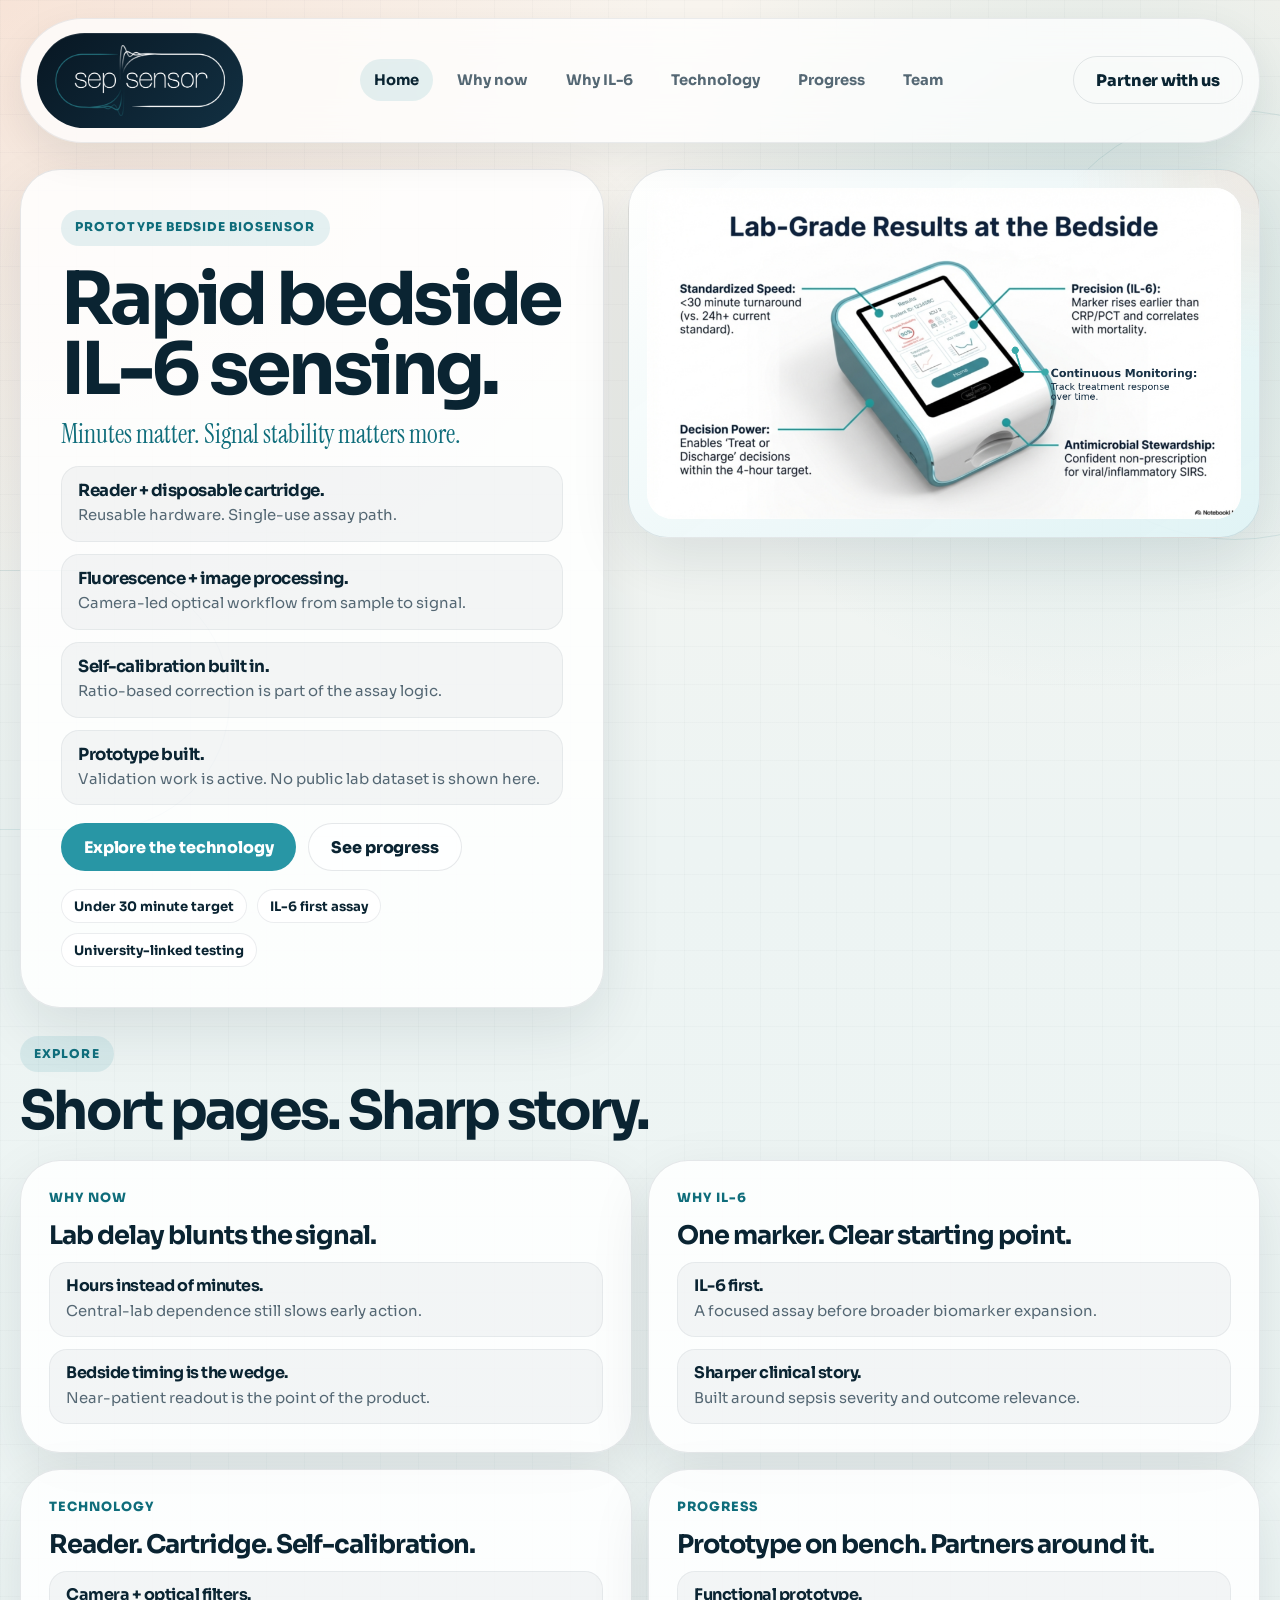
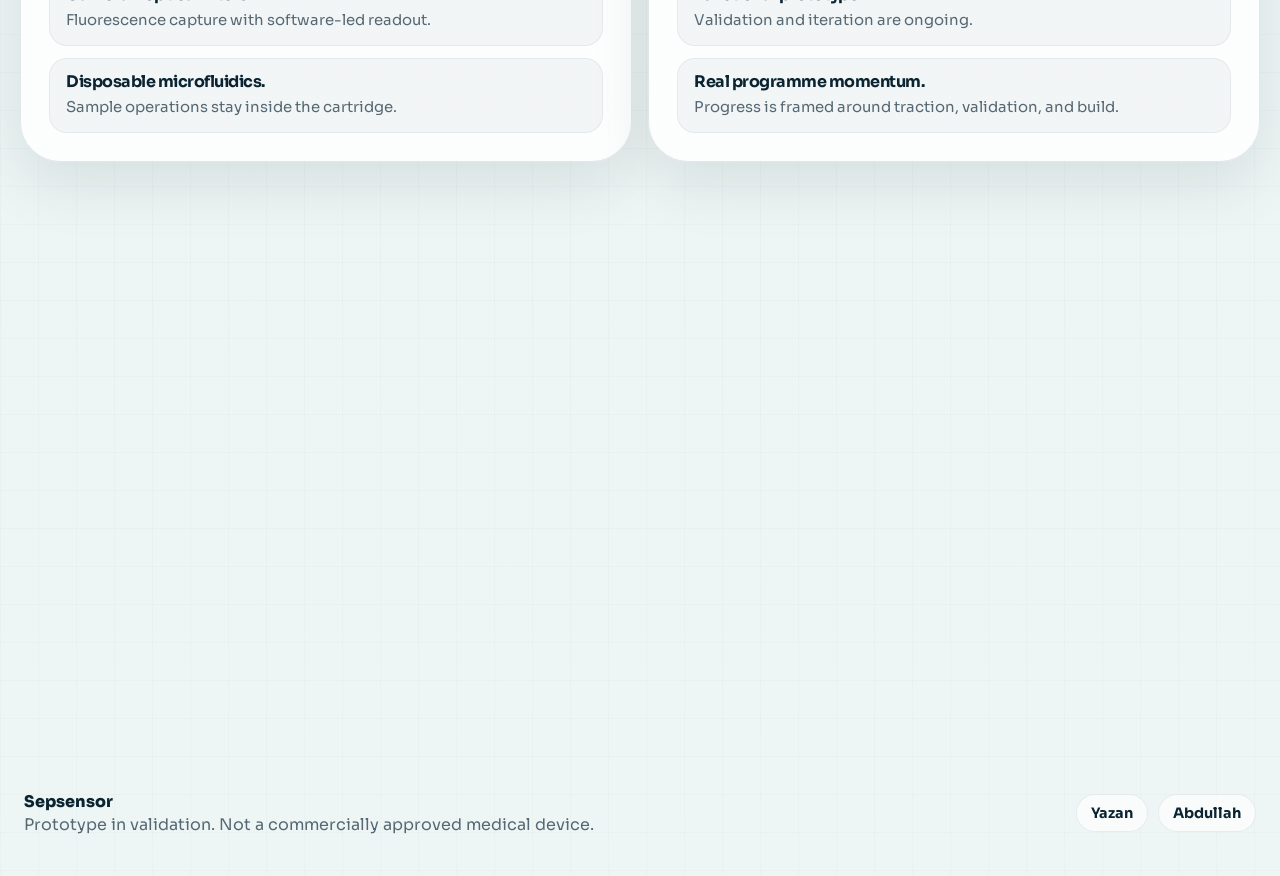
==== commit 70892506: "Convert Pages site to multipage prototype story" ====
--- a/index.html
+++ b/index.html
@@ -3,512 +3,230 @@
   <head>
     <meta charset="utf-8">
     <meta name="viewport" content="width=device-width, initial-scale=1">
-    <title>Sepsensor | Rapid bedside IL-6 testing with optical self-calibration</title>
+    <title>Sepsensor | Rapid bedside IL-6 sensing</title>
     <meta
       name="description"
-      content="Sepsensor is developing a validation-stage point-of-care biosensor for rapid bedside IL-6 testing, built around fluorescence imaging, a disposable microfluidic cartridge, and optical self-calibration."
+      content="Sepsensor is building a prototype bedside biosensor for rapid IL-6 sensing with a reusable reader, disposable cartridge, fluorescence imaging, and built-in self-calibration."
     >
     <meta property="og:title" content="Sepsensor">
     <meta
       property="og:description"
-      content="Rapid bedside IL-6 testing with optical self-calibration."
+      content="Prototype bedside IL-6 sensing with self-calibrating optical readout."
     >
     <meta property="og:type" content="website">
-    <meta property="og:image" content="assets/device-crop.png">
+    <meta property="og:image" content="assets/bedside-device.png">
     <link rel="icon" href="assets/logo.png">
     <link rel="preconnect" href="https://fonts.googleapis.com">
     <link rel="preconnect" href="https://fonts.gstatic.com" crossorigin>
     <link
-      href="https://fonts.googleapis.com/css2?family=Instrument+Serif:ital@0;1&amp;family=Sora:wght@400;500;600;700;800&amp;display=swap"
+      href="https://fonts.googleapis.com/css2?family=Instrument+Serif:ital@0;1&family=Sora:wght@400;500;600;700;800&display=swap"
       rel="stylesheet"
     >
     <link rel="stylesheet" href="styles.css">
     <script src="script.js" defer></script>
   </head>
   <body>
-    <div class="page-noise page-noise--one"></div>
-    <div class="page-noise page-noise--two"></div>
+    <div class="page-orb page-orb--one"></div>
+    <div class="page-orb page-orb--two"></div>
 
     <div class="page-shell">
       <header class="site-header">
-        <a class="brand" href="#top" aria-label="Sepsensor home">
-          <img src="assets/logo.png" alt="Sepsensor logo">
+        <a class="brand" href="index.html" aria-label="Sepsensor home">
+          <span class="brand__badge">
+            <img src="assets/logo.png" alt="Sepsensor logo">
+          </span>
         </a>
 
         <nav class="site-nav" aria-label="Primary">
-          <a href="#why-now">Why now</a>
-          <a href="#il6">Why IL-6</a>
-          <a href="#technology">Technology</a>
-          <a href="#development">Development</a>
-          <a href="#team">Team</a>
+          <a href="index.html">Home</a>
+          <a href="why-now.html">Why now</a>
+          <a href="il6.html">Why IL-6</a>
+          <a href="technology.html">Technology</a>
+          <a href="progress.html">Progress</a>
+          <a href="team.html">Team</a>
         </nav>
 
-        <a class="button button--outline" href="#contact">Partner with us</a>
+        <a
+          class="button button--outline"
+          href="mailto:yazanbaseem.001@gmail.com?cc=alfakhrey.abdullah@gmail.com&subject=Sepsensor%20partnership%20enquiry"
+        >
+          Partner with us
+        </a>
       </header>
 
       <main>
-        <section class="hero" id="top">
+        <section class="hero">
           <div class="hero__copy" data-reveal>
-            <p class="eyebrow">Validation-stage medtech platform</p>
-            <h1>Rapid bedside IL-6 testing with optical self-calibration.</h1>
-            <p class="lead">
-              Sepsensor is developing a compact fluorescence reader plus
-              disposable microfluidic cartridge designed to deliver IL-6 results
-              in under 30 minutes near the patient. The central differentiator
-              is a built-in calibration reference intended to reduce drift,
-              cartridge-to-cartridge variation, and read-condition variability.
-            </p>
+            <p class="eyebrow">Prototype bedside biosensor</p>
+            <h1>Rapid bedside IL-6 sensing.</h1>
+            <p class="hero__tag">Minutes matter. Signal stability matters more.</p>
+
+            <ul class="bullet-list bullet-list--hero">
+              <li>
+                <strong>Reader + disposable cartridge.</strong>
+                <span>Reusable hardware. Single-use assay path.</span>
+              </li>
+              <li>
+                <strong>Fluorescence + image processing.</strong>
+                <span>Camera-led optical workflow from sample to signal.</span>
+              </li>
+              <li>
+                <strong>Self-calibration built in.</strong>
+                <span>Ratio-based correction is part of the assay logic.</span>
+              </li>
+              <li>
+                <strong>Prototype built.</strong>
+                <span>Validation work is active. No public lab dataset is shown here.</span>
+              </li>
+            </ul>
 
             <div class="hero__actions">
-              <a class="button" href="#technology">Explore the technology</a>
-              <a
-                class="button button--ghost"
-                href="mailto:yazanbaseem.001@gmail.com?cc=alfakhrey.abdullah@gmail.com&amp;subject=Sepsensor%20partnership%20enquiry"
-              >
-                Partner with us
-              </a>
+              <a class="button" href="technology.html">Explore the technology</a>
+              <a class="button button--ghost" href="progress.html">See progress</a>
             </div>
 
-            <div class="hero__signal">
-              <article class="signal-card">
-                <strong>Under 30 minutes</strong>
-                <span>Target bedside turnaround from sample to result</span>
-              </article>
-              <article class="signal-card">
-                <strong>IL-6 first assay</strong>
-                <span>Focused first biomarker for platform validation</span>
-              </article>
-              <article class="signal-card">
-                <strong>Prototype in validation</strong>
-                <span>Not a commercially approved medical device</span>
-              </article>
+            <div class="chip-row">
+              <span class="chip">Under 30 minute target</span>
+              <span class="chip">IL-6 first assay</span>
+              <span class="chip">University-linked testing</span>
             </div>
           </div>
 
-          <div class="hero__visual" data-reveal style="--delay: 0.08s">
-            <div class="device-card">
-              <div class="device-card__stage">Current stage: functional prototype under test</div>
-              <img src="assets/device-crop.png" alt="Sepsensor device concept render">
+          <figure class="media-panel media-panel--hero" data-reveal style="--delay: 0.08s">
+            <img src="assets/bedside-device.png" alt="Sepsensor bedside device render with product callouts">
+          </figure>
+        </section>
+
+        <section class="section">
+          <div class="section-head" data-reveal>
+            <p class="eyebrow">Explore</p>
+            <h2>Short pages. Sharp story.</h2>
+          </div>
+
+          <div class="card-grid card-grid--two">
+            <a class="card card--link" href="why-now.html" data-reveal>
+              <p class="card__kicker">Why now</p>
+              <h3>Lab delay blunts the signal.</h3>
+              <ul class="bullet-list">
+                <li>
+                  <strong>Hours instead of minutes.</strong>
+                  <span>Central-lab dependence still slows early action.</span>
+                </li>
+                <li>
+                  <strong>Bedside timing is the wedge.</strong>
+                  <span>Near-patient readout is the point of the product.</span>
+                </li>
+              </ul>
+            </a>
+
+            <a class="card card--link" href="il6.html" data-reveal style="--delay: 0.04s">
+              <p class="card__kicker">Why IL-6</p>
+              <h3>One marker. Clear starting point.</h3>
+              <ul class="bullet-list">
+                <li>
+                  <strong>IL-6 first.</strong>
+                  <span>A focused assay before broader biomarker expansion.</span>
+                </li>
+                <li>
+                  <strong>Sharper clinical story.</strong>
+                  <span>Built around sepsis severity and outcome relevance.</span>
+                </li>
+              </ul>
+            </a>
+
+            <a class="card card--link" href="technology.html" data-reveal style="--delay: 0.08s">
+              <p class="card__kicker">Technology</p>
+              <h3>Reader. Cartridge. Self-calibration.</h3>
+              <ul class="bullet-list">
+                <li>
+                  <strong>Camera + optical filters.</strong>
+                  <span>Fluorescence capture with software-led readout.</span>
+                </li>
+                <li>
+                  <strong>Disposable microfluidics.</strong>
+                  <span>Sample operations stay inside the cartridge.</span>
+                </li>
+              </ul>
+            </a>
+
+            <a class="card card--link" href="progress.html" data-reveal style="--delay: 0.12s">
+              <p class="card__kicker">Progress</p>
+              <h3>Prototype on bench. Partners around it.</h3>
+              <ul class="bullet-list">
+                <li>
+                  <strong>Functional prototype.</strong>
+                  <span>Validation and iteration are ongoing.</span>
+                </li>
+                <li>
+                  <strong>Real programme momentum.</strong>
+                  <span>Progress is framed around traction, validation, and build.</span>
+                </li>
+              </ul>
+            </a>
+          </div>
+        </section>
+
+        <section class="section">
+          <div class="section-head section-head--narrow" data-reveal>
+            <p class="eyebrow">Prototype view</p>
+            <h2>Cartridge in. Result out.</h2>
+          </div>
+
+          <div class="split-layout">
+            <article class="card card--accent" data-reveal>
+              <p class="card__kicker">Current stage</p>
+              <h3>Built to show the workflow, not to overclaim it.</h3>
+              <ul class="bullet-list">
+                <li>
+                  <strong>Functional prototype.</strong>
+                  <span>Hardware and assay direction are already visible.</span>
+                </li>
+                <li>
+                  <strong>Validation language only.</strong>
+                  <span>No public lab-data or regulatory-performance claims on this site.</span>
+                </li>
+                <li>
+                  <strong>Pilot preparation next.</strong>
+                  <span>Clinical fit, partner building, and translation stay front of mind.</span>
+                </li>
+              </ul>
+
+              <div class="chip-row">
+                <span class="chip">Prototype</span>
+                <span class="chip">Validation</span>
+                <span class="chip">Pilot preparation</span>
+              </div>
+            </article>
+
+            <div class="media-grid">
+              <figure class="media-figure" data-reveal style="--delay: 0.05s">
+                <div class="media-panel">
+                  <img src="assets/cartridge-insert.png" alt="Sepsensor device with cartridge being inserted">
+                </div>
+                <figcaption>Cartridge loading concept.</figcaption>
+              </figure>
+
+              <figure class="media-figure" data-reveal style="--delay: 0.1s">
+                <div class="media-panel">
+                  <img src="assets/results-display.png" alt="Sepsensor device front view showing the results display">
+                </div>
+                <figcaption>Results display concept.</figcaption>
+              </figure>
             </div>
-
-            <div class="proof-card">
-              <h2>Why believe it now</h2>
-              <ul>
-                <li>Founded in 2022 to commercialise a self-calibrating sepsis biosensor platform.</li>
-                <li>Functional prototype under testing, with data collection underway for validation and IP development.</li>
-                <li>Current experiments run through University of Glasgow-linked lab collaboration.</li>
-                <li>Supported by £40,000 from Infinity G and Wilson’s Foundry to help build a functional prototype.</li>
-              </ul>
-            </div>
-          </div>
-        </section>
-
-        <section class="trust-strip" data-reveal>
-          <span>University of Glasgow lab collaboration</span>
-          <span>Infinity G</span>
-          <span>Wilson’s Foundry</span>
-          <span>STAC Cohort 6</span>
-          <span>Pre-turnover startup</span>
-        </section>
-
-        <section class="section" id="why-now">
-          <div class="section-heading" data-reveal>
-            <p class="eyebrow eyebrow--light">Why now</p>
-            <h2>The workflow gap is not only diagnostic. It is operational.</h2>
-            <p>
-              Sepsensor is being built around a simple clinical-commercial
-              problem: when biomarker results arrive hours later, treatment and
-              observation decisions are already being made. That weakens the
-              value of the signal and increases pressure on teams, pathways, and
-              hospital resources.
-            </p>
-          </div>
-
-          <div class="why-layout">
-            <div class="stats-grid" data-reveal>
-              <article class="stat-card">
-                <strong>~12 hours</strong>
-                <span>Current lab-scale turnaround referenced in project materials</span>
-              </article>
-              <article class="stat-card">
-                <strong>Under 30 minutes</strong>
-                <span>Sepsensor target for near-patient IL-6 readout</span>
-              </article>
-              <article class="stat-card">
-                <strong>~£2 billion / year</strong>
-                <span>Sepsis-related NHS cost cited across the project materials</span>
-              </article>
-            </div>
-
-            <div class="problem-grid">
-              <article class="problem-card" data-reveal style="--delay: 0.05s">
-                <h3>Delayed biomarker action</h3>
-                <p>
-                  The challenge is not simply diagnosis in the abstract. It is
-                  whether the biomarker result can arrive while escalation,
-                  observation, and antibiotic decisions are still open.
-                </p>
-              </article>
-
-              <article class="problem-card" data-reveal style="--delay: 0.1s">
-                <h3>Central-lab dependence</h3>
-                <p>
-                  Lab batching and turnaround can push early-stage sepsis
-                  decisions back toward conservative treatment rather than
-                  informed bedside response.
-                </p>
-              </article>
-
-              <article class="problem-card" data-reveal style="--delay: 0.15s">
-                <h3>Variation limits decentralisation</h3>
-                <p>
-                  Point-of-care testing is only useful if the system can handle
-                  cartridge variation, optical drift, and read-condition changes
-                  without becoming calibration-heavy in daily use.
-                </p>
-              </article>
-            </div>
-          </div>
-        </section>
-
-        <section class="section section--il6" id="il6">
-          <div class="section-heading" data-reveal>
-            <p class="eyebrow eyebrow--light">Why IL-6 first</p>
-            <h2>A disciplined first assay, not a vague platform story.</h2>
-            <p>
-              Sepsensor is not trying to launch with an undifferentiated
-              biomarker panel. The first focus is IL-6 because it gives the team
-              a clinically relevant, technically specific starting point for
-              validating the reader, cartridge workflow, and calibration
-              architecture.
-            </p>
-          </div>
-
-          <div class="il6-grid">
-            <article class="il6-card" data-reveal style="--delay: 0.03s">
-              <h3>Clinically relevant first signal</h3>
-              <p>
-                Project materials consistently position IL-6 as a strong marker
-                for sepsis severity and outcome tracking, making it a credible
-                first assay target rather than a placeholder biomarker.
-              </p>
-            </article>
-
-            <article class="il6-card" data-reveal style="--delay: 0.08s">
-              <h3>Focused validation pathway</h3>
-              <p>
-                Starting with one assay makes it easier to validate optics,
-                surface chemistry, cartridge flow, and signal-processing logic
-                before expanding toward multi-marker use.
-              </p>
-            </article>
-
-            <article class="il6-card" data-reveal style="--delay: 0.13s">
-              <h3>Sharper commercial wedge</h3>
-              <p>
-                IL-6-first gives Sepsensor a clearer translational story for
-                clinical collaborators, grant reviewers, and early partners than
-                a broad “future platform” message alone.
-              </p>
-            </article>
-          </div>
-        </section>
-
-        <section class="technology" id="technology">
-          <div class="technology__intro" data-reveal>
-            <p class="eyebrow">Technology</p>
-            <h2>The differentiator is not just fluorescence. It is how the read is stabilised.</h2>
-            <p>
-              Sepsensor combines a reader, a disposable cartridge, fluorescence
-              imaging, and signal processing. The feature that should be easiest
-              to remember is the self-calibration layer built into the assay
-              logic itself.
-            </p>
-          </div>
-
-          <div class="technology__layout">
-            <div class="diagram-card" data-reveal style="--delay: 0.04s">
-              <h3>Plain-English workflow</h3>
-              <div class="diagram">
-                <div class="diagram__node">Blood sample enters cartridge</div>
-                <div class="diagram__arrow">→</div>
-                <div class="diagram__node">Reader captures fluorescence image</div>
-                <div class="diagram__arrow">→</div>
-                <div class="diagram__node-group">
-                  <div class="diagram__node diagram__node--small">IL-6 detection signal</div>
-                  <div class="diagram__node diagram__node--small">Calibration reference signal</div>
-                </div>
-                <div class="diagram__arrow">→</div>
-                <div class="diagram__node">Ratio-corrected output for a more stable read</div>
-              </div>
-              <p class="diagram-card__note">
-                The goal is to compare the assay signal against a reference
-                inside the same workflow, rather than depending on external
-                recalibration every time conditions shift.
-              </p>
-            </div>
-
-            <div class="technology__stack">
-              <article class="tech-card" data-reveal style="--delay: 0.08s">
-                <h3>How self-calibration works</h3>
-                <p>
-                  In plain terms, Sepsensor is designed so the test read includes
-                  both a biomarker signal and a reference signal. Comparing the
-                  two helps correct for variation caused by cartridge build,
-                  optical drift, or read conditions.
-                </p>
-              </article>
-
-              <article class="tech-card tech-card--accent" data-reveal style="--delay: 0.12s">
-                <h3>Technical explanation</h3>
-                <p>
-                  Project materials describe a dedicated calibration fluorophore
-                  linked into the assay architecture. The reader uses a
-                  ratiometric comparison between detection and calibration
-                  channels to compensate for measurement and manufacturing
-                  variation.
-                </p>
-              </article>
-
-              <article class="tech-card tech-card--note" data-reveal style="--delay: 0.16s">
-                <h3>What we are not claiming</h3>
-                <p>
-                  The site is not presenting clinical performance numbers,
-                  diagnostic accuracy claims, or regulatory approval status. The
-                  current position is validation-stage prototype development.
-                </p>
-              </article>
-            </div>
-          </div>
-        </section>
-
-        <section class="section section--platform">
-          <div class="section-heading" data-reveal>
-            <p class="eyebrow eyebrow--light">Platform and differentiation</p>
-            <h2>Reader, cartridge, optical path, and workflow fit.</h2>
-            <p>
-              The platform story becomes stronger when the reader architecture,
-              cartridge workflow, and workflow advantage are described together,
-              not as separate pieces of jargon.
-            </p>
-          </div>
-
-          <div class="platform-layout">
-            <figure class="platform-visual" data-reveal>
-              <img src="assets/biosensor-model.png" alt="Sepsensor optical model" loading="lazy">
-              <figcaption>
-                Prototype optical architecture used to shape the current reader
-                direction.
-              </figcaption>
-            </figure>
-
-            <div class="platform-stack">
-              <article class="platform-card" data-reveal style="--delay: 0.05s">
-                <h3>Reader</h3>
-                <p>
-                  A compact fluorescence reader captures the assay image and
-                  feeds the signal-processing workflow.
-                </p>
-              </article>
-
-              <article class="platform-card" data-reveal style="--delay: 0.09s">
-                <h3>Disposable cartridge</h3>
-                <p>
-                  The cartridge contains the test path and sample operations,
-                  keeping the hardware reusable while preserving a practical
-                  point-of-care format.
-                </p>
-                <img src="assets/cartridge.png" alt="Sepsensor cartridge concept" loading="lazy">
-              </article>
-
-              <article class="platform-card platform-card--compare" data-reveal style="--delay: 0.13s">
-                <h3>Why Sepsensor is different</h3>
-                <div class="compare-grid">
-                  <div class="compare-grid__head">Workflow question</div>
-                  <div class="compare-grid__head">Typical central-lab dependence</div>
-                  <div class="compare-grid__head">Sepsensor target approach</div>
-
-                  <div class="compare-grid__label">Where the result is generated</div>
-                  <div>Centralised workflow and batching</div>
-                  <div>Near-patient fluorescence readout</div>
-
-                  <div class="compare-grid__label">Turnaround ambition</div>
-                  <div>Hours-scale result path</div>
-                  <div>Under-30-minute bedside target</div>
-
-                  <div class="compare-grid__label">Managing variation</div>
-                  <div>External quality control burden remains high</div>
-                  <div>Built-in calibration reference designed into the assay</div>
-
-                  <div class="compare-grid__label">Platform direction</div>
-                  <div>Single workflow, limited bedside flexibility</div>
-                  <div>IL-6 first, broader biomarker path later</div>
-                </div>
-              </article>
-            </div>
-          </div>
-        </section>
-
-        <section class="section" id="development">
-          <div class="section-heading" data-reveal>
-            <p class="eyebrow eyebrow--light">Development stage</p>
-            <h2>Concrete progress, without pretending the device is finished.</h2>
-            <p>
-              Sepsensor should read as a serious translation-stage startup:
-              something real has been built and tested, but the project is still
-              in prototype validation rather than commercial deployment.
-            </p>
-          </div>
-
-          <div class="development-layout">
-            <article class="stage-card" data-reveal>
-              <h3>Current status</h3>
-              <p>
-                Sepsensor is a prototype platform in validation. It is not yet a
-                commercially approved medical device.
-              </p>
-              <ul>
-                <li>Functional prototype under testing</li>
-                <li>Assay chemistry and binding workflow under active development</li>
-                <li>University lab collaboration supporting current experiments</li>
-                <li>Current focus on internal validation, partner building, and pilot readiness</li>
-              </ul>
-            </article>
-
-            <div class="milestone-grid">
-              <article class="milestone" data-reveal style="--delay: 0.04s">
-                <h3>Founded in 2022</h3>
-                <p>Created to commercialise a self-calibrating biosensor for rapid sepsis testing.</p>
-              </article>
-
-              <article class="milestone" data-reveal style="--delay: 0.08s">
-                <h3>Functional prototype developed</h3>
-                <p>Project materials state that a functional prototype has been built and is being tested.</p>
-              </article>
-
-              <article class="milestone" data-reveal style="--delay: 0.12s">
-                <h3>Current lab validation work</h3>
-                <p>University of Glasgow-linked experiments continue to support assay and optical validation.</p>
-              </article>
-
-              <article class="milestone" data-reveal style="--delay: 0.16s">
-                <h3>Cartridge and casing iteration</h3>
-                <p>Cartridge formats and enclosure files have been iterated alongside the reader concept.</p>
-              </article>
-
-              <article class="milestone" data-reveal style="--delay: 0.2s">
-                <h3>£40,000 programme support</h3>
-                <p>Infinity G and Wilson’s Foundry support helped fund prototype-building and business development.</p>
-              </article>
-
-              <article class="milestone" data-reveal style="--delay: 0.24s">
-                <h3>Next milestone</h3>
-                <p>Prototype validation with lab data, deeper partnerships, and preparation for pilot-ready translation.</p>
-              </article>
-            </div>
-          </div>
-        </section>
-
-        <section class="section section--pathways">
-          <div class="section-heading" data-reveal>
-            <p class="eyebrow eyebrow--light">Use cases and partnership pathways</p>
-            <h2>Clear reasons for different audiences to engage.</h2>
-            <p>
-              The site should not ask every visitor to care for the same reason.
-              Sepsensor is relevant to clinical collaborators, technical
-              partners, and translational supporters in different ways.
-            </p>
-          </div>
-
-          <div class="pathway-layout">
-            <div class="pathway-panel" data-reveal>
-              <h3>Where the platform could fit first</h3>
-              <ul>
-                <li>Emergency and acute care workflows where faster biomarker input may influence escalation.</li>
-                <li>ICU or ward-based monitoring support where serial bedside reads could be useful.</li>
-                <li>Hospital workflows that need decentralised turnaround rather than central-lab batching.</li>
-                <li>Future multi-biomarker expansion once the IL-6-first architecture is validated.</li>
-              </ul>
-            </div>
-
-            <div class="pathway-panel pathway-panel--accent" data-reveal style="--delay: 0.08s">
-              <h3>Who Sepsensor wants to hear from</h3>
-              <ul>
-                <li>Clinical collaborators who can help shape validation and workflow fit.</li>
-                <li>Assay development and bioengineering partners with surface chemistry expertise.</li>
-                <li>Microfluidics, cartridge, and manufacturing partners for translation beyond the lab.</li>
-                <li>Accelerators, grant reviewers, and early supporters focused on translational medtech.</li>
-              </ul>
-            </div>
-          </div>
-        </section>
-
-        <section class="section section--team" id="team">
-          <div class="section-heading" data-reveal>
-            <p class="eyebrow eyebrow--light">Team and advisors</p>
-            <h2>Assay, optics, electronics, chemistry, and translation in one group.</h2>
-            <p>
-              The project materials present Sepsensor as a multidisciplinary
-              effort, combining biosensor development with engineering,
-              electronics, and academic guidance rather than treating it as a
-              single-discipline research exercise.
-            </p>
-          </div>
-
-          <div class="team-grid">
-            <article class="team-card" data-reveal style="--delay: 0.02s">
-              <h3>Yazan Haidar</h3>
-              <p class="team-card__meta">MEng Biomedical Engineering</p>
-              <p>Bio-assay and external programme leadership.</p>
-            </article>
-
-            <article class="team-card" data-reveal style="--delay: 0.06s">
-              <h3>Abdullah AlFakhrey</h3>
-              <p class="team-card__meta">MSc Robotics and AI</p>
-              <p>Detection system, imaging workflow, and prototype integration.</p>
-            </article>
-
-            <article class="team-card" data-reveal style="--delay: 0.1s">
-              <h3>Tao Xu</h3>
-              <p class="team-card__meta">PhD Candidate, Biomedical Engineering</p>
-              <p>Surface chemistry and assay development.</p>
-            </article>
-
-            <article class="team-card" data-reveal style="--delay: 0.14s">
-              <h3>Jaswinder Singh</h3>
-              <p class="team-card__meta">MSc Biomedical Engineering</p>
-              <p>Electronics and supporting system development.</p>
-            </article>
-
-            <article class="team-card" data-reveal style="--delay: 0.18s">
-              <h3>Prof. Julien Reboud</h3>
-              <p class="team-card__meta">Professor in BioSystems Engineering</p>
-              <p>Scientific advisor supporting assay and translational direction.</p>
-            </article>
-          </div>
-        </section>
-
-        <section class="cta" id="contact" data-reveal>
-          <div class="cta__copy">
-            <p class="eyebrow">Contact</p>
-            <h2>Looking for clinical, technical, and translational partners.</h2>
-            <p>
-              Sepsensor is currently best suited to conversations around
-              validation, assay development, pilot planning, microfluidics,
-              manufacturing, and medtech translation support.
-            </p>
-          </div>
-
-          <div class="cta__actions">
-            <a class="button" href="mailto:yazanbaseem.001@gmail.com">Email Yazan</a>
-            <a class="button button--ghost" href="mailto:alfakhrey.abdullah@gmail.com">Email Abdullah</a>
           </div>
         </section>
       </main>
 
       <footer class="site-footer">
-        <p>Sepsensor</p>
-        <p>Prototype in validation. Not a commercially approved medical device.</p>
+        <div>
+          <p class="site-footer__title">Sepsensor</p>
+          <p>Prototype in validation. Not a commercially approved medical device.</p>
+        </div>
+
+        <div class="footer-links">
+          <a href="mailto:yazanbaseem.001@gmail.com">Yazan</a>
+          <a href="mailto:alfakhrey.abdullah@gmail.com">Abdullah</a>
+        </div>
       </footer>
     </div>
   </body>
--- a/styles.css
+++ b/styles.css
@@ -3,26 +3,24 @@
 }
 
 :root {
-  --bg: #f4f1ea;
-  --bg-soft: #fbf8f2;
-  --surface: rgba(255, 253, 248, 0.9);
-  --surface-strong: #fffdf9;
-  --surface-dark: #0f2434;
-  --surface-dark-2: #17354b;
-  --ink: #102434;
-  --muted: #617382;
-  --line: rgba(16, 36, 52, 0.1);
-  --teal: #2c97a6;
-  --teal-deep: #1c6773;
-  --teal-soft: #ddf0f2;
-  --sand: #eadfce;
-  --accent: #d98a55;
-  --shadow-soft: 0 18px 45px rgba(15, 36, 52, 0.08);
-  --shadow-strong: 0 32px 80px rgba(12, 29, 42, 0.14);
-  --radius-xl: 42px;
-  --radius-lg: 30px;
+  --bg: #edf4f3;
+  --bg-soft: #f7fbfa;
+  --panel: rgba(255, 255, 255, 0.84);
+  --panel-strong: #ffffff;
+  --ink: #0a2432;
+  --muted: #556874;
+  --line: rgba(10, 36, 50, 0.1);
+  --teal: #2896a5;
+  --teal-deep: #0f6d7b;
+  --teal-soft: #dff3f5;
+  --accent: #ef8a5d;
+  --navy: #0b1d2b;
+  --shadow: 0 22px 60px rgba(10, 36, 50, 0.1);
+  --shadow-strong: 0 36px 90px rgba(10, 36, 50, 0.16);
+  --radius-xl: 40px;
+  --radius-lg: 28px;
   --radius-md: 22px;
-  --page-width: min(1260px, calc(100vw - 32px));
+  --page-width: min(1240px, calc(100vw - 32px));
 }
 
 *,
@@ -36,13 +34,13 @@
   min-width: 320px;
   font-family: "Sora", sans-serif;
   color: var(--ink);
-  line-height: 1.6;
+  line-height: 1.45;
   background:
-    linear-gradient(90deg, rgba(16, 36, 52, 0.028) 1px, transparent 1px) 0 0 / 34px 34px,
-    linear-gradient(rgba(16, 36, 52, 0.028) 1px, transparent 1px) 0 0 / 34px 34px,
-    radial-gradient(circle at top left, rgba(217, 138, 85, 0.14), transparent 24%),
-    radial-gradient(circle at 88% 10%, rgba(44, 151, 166, 0.14), transparent 16%),
-    linear-gradient(180deg, #efe9e0 0%, var(--bg) 36%, #edf3f2 100%);
+    linear-gradient(90deg, rgba(10, 36, 50, 0.02) 1px, transparent 1px) 0 0 / 38px 38px,
+    linear-gradient(rgba(10, 36, 50, 0.02) 1px, transparent 1px) 0 0 / 38px 38px,
+    radial-gradient(circle at top left, rgba(239, 138, 93, 0.16), transparent 24%),
+    radial-gradient(circle at 86% 10%, rgba(40, 150, 165, 0.16), transparent 18%),
+    linear-gradient(180deg, #f9f5ef 0%, var(--bg) 34%, #eef6f5 100%);
 }
 
 img {
@@ -58,35 +56,30 @@
 h1,
 h2,
 h3,
-p {
+p,
+figure {
   margin: 0;
 }
 
-ul {
-  margin: 0;
-  padding-left: 1.15rem;
-}
-
-.page-noise {
+.page-orb {
   position: fixed;
-  inset: auto;
+  z-index: 0;
   pointer-events: none;
-  z-index: 0;
-  border: 1px solid rgba(28, 103, 115, 0.1);
-  border-radius: 999px;
-}
-
-.page-noise--one {
-  top: 120px;
-  right: -160px;
+  border: 1px solid rgba(15, 109, 123, 0.1);
+  border-radius: 999px;
+}
+
+.page-orb--one {
+  top: 110px;
+  right: -170px;
   width: 430px;
   height: 430px;
 }
 
-.page-noise--two {
-  left: -140px;
+.page-orb--two {
+  left: -130px;
   bottom: 70px;
-  width: 380px;
+  width: 360px;
   height: 260px;
 }
 
@@ -95,7 +88,7 @@
   z-index: 1;
   width: var(--page-width);
   margin: 0 auto;
-  padding: 18px 0 42px;
+  padding: 18px 0 40px;
 }
 
 .site-header {
@@ -106,29 +99,38 @@
   align-items: center;
   justify-content: space-between;
   gap: 18px;
-  padding: 14px 18px;
-  margin-bottom: 24px;
-  background: rgba(255, 253, 248, 0.78);
-  border: 1px solid rgba(16, 36, 52, 0.08);
-  border-radius: 999px;
-  backdrop-filter: blur(16px);
-  box-shadow: 0 12px 36px rgba(15, 36, 52, 0.08);
+  padding: 14px 16px;
+  margin-bottom: 26px;
+  background: rgba(255, 255, 255, 0.75);
+  border: 1px solid rgba(10, 36, 50, 0.08);
+  border-radius: 999px;
+  backdrop-filter: blur(18px);
+  box-shadow: 0 14px 38px rgba(10, 36, 50, 0.08);
   transition: background 0.25s ease, box-shadow 0.25s ease;
 }
 
 .site-header--scrolled {
-  background: rgba(255, 253, 248, 0.92);
-  box-shadow: 0 16px 44px rgba(15, 36, 52, 0.12);
+  background: rgba(255, 255, 255, 0.92);
+  box-shadow: 0 18px 44px rgba(10, 36, 50, 0.12);
 }
 
 .brand {
   display: inline-flex;
-  align-items: center;
-  width: min(220px, 42vw);
+  flex: 0 0 auto;
+}
+
+.brand__badge {
+  display: inline-flex;
+  align-items: center;
+  justify-content: center;
+  padding: 12px 18px;
+  background: linear-gradient(135deg, #081723, #123042);
+  border-radius: 999px;
+  box-shadow: inset 0 1px 0 rgba(255, 255, 255, 0.1);
 }
 
 .brand img {
-  width: 100%;
+  width: min(170px, 34vw);
   height: auto;
 }
 
@@ -136,18 +138,26 @@
   display: flex;
   flex-wrap: wrap;
   justify-content: center;
-  gap: 12px 22px;
+  gap: 10px;
+}
+
+.site-nav a {
+  display: inline-flex;
+  align-items: center;
+  min-height: 42px;
+  padding: 0 14px;
+  border-radius: 999px;
   color: var(--muted);
   font-size: 0.92rem;
-}
-
-.site-nav a {
-  transition: color 0.2s ease;
+  font-weight: 700;
+  transition: color 0.22s ease, background 0.22s ease;
 }
 
 .site-nav a:hover,
-.site-nav a:focus-visible {
+.site-nav a:focus-visible,
+.site-nav a.is-current {
   color: var(--ink);
+  background: rgba(40, 150, 165, 0.12);
 }
 
 .button {
@@ -160,7 +170,7 @@
   border-radius: 999px;
   background: var(--teal);
   color: #ffffff;
-  font-weight: 700;
+  font-weight: 800;
   letter-spacing: -0.01em;
   transition: transform 0.22s ease, background 0.22s ease, border-color 0.22s ease;
 }
@@ -174,503 +184,307 @@
 .button--outline {
   background: transparent;
   color: var(--ink);
-  border-color: rgba(16, 36, 52, 0.1);
+  border-color: rgba(10, 36, 50, 0.1);
 }
 
 .button--ghost {
-  background: rgba(255, 255, 255, 0.52);
+  background: rgba(255, 255, 255, 0.58);
   color: var(--ink);
-  border-color: rgba(16, 36, 52, 0.1);
-}
-
-.hero {
-  display: grid;
-  grid-template-columns: minmax(0, 1fr) minmax(360px, 0.94fr);
+  border-color: rgba(10, 36, 50, 0.1);
+}
+
+main {
+  display: grid;
+  gap: 28px;
+}
+
+.hero,
+.page-hero,
+.split-layout,
+.split-layout--visual {
+  display: grid;
+  grid-template-columns: minmax(0, 0.96fr) minmax(320px, 1.04fr);
   gap: 24px;
   align-items: start;
-  margin-bottom: 26px;
 }
 
 .hero__copy,
-.hero__visual {
+.page-hero__copy,
+.media-panel,
+.card,
+.stat-card,
+.team-card {
+  background: var(--panel);
+  border: 1px solid var(--line);
+  border-radius: var(--radius-xl);
+  box-shadow: var(--shadow);
+}
+
+.hero__copy,
+.page-hero__copy {
+  padding: 40px;
   display: grid;
   gap: 18px;
 }
 
-.hero__copy {
-  padding: 42px;
-  background: rgba(255, 253, 248, 0.82);
-  border: 1px solid rgba(16, 36, 52, 0.08);
-  border-radius: var(--radius-xl);
-  box-shadow: var(--shadow-soft);
-}
-
 .eyebrow {
   display: inline-flex;
   align-items: center;
   width: fit-content;
-  min-height: 38px;
+  min-height: 36px;
   padding: 0 14px;
   border-radius: 999px;
-  background: rgba(44, 151, 166, 0.1);
+  background: rgba(40, 150, 165, 0.12);
   color: var(--teal-deep);
-  font-size: 0.78rem;
-  font-weight: 700;
-  letter-spacing: 0.08em;
+  font-size: 0.76rem;
+  font-weight: 800;
+  letter-spacing: 0.09em;
   text-transform: uppercase;
 }
 
-.eyebrow--light {
-  background: rgba(44, 151, 166, 0.08);
-}
-
-.hero h1,
-.section-heading h2,
-.technology__intro h2,
-.cta h2 {
+h1,
+.section-head h2 {
+  font-size: clamp(2.7rem, 5.7vw, 5.5rem);
+  line-height: 0.96;
   letter-spacing: -0.05em;
-  line-height: 0.98;
-}
-
-.hero h1 {
-  max-width: 10ch;
-  font-size: clamp(3.15rem, 6.3vw, 6rem);
-}
-
-.lead,
-.section-heading p,
-.technology__intro p,
-.cta__copy p:last-child {
-  color: var(--muted);
-  font-size: clamp(1rem, 1.3vw, 1.08rem);
-}
-
-.hero__actions,
-.cta__actions {
+}
+
+.section-head h2 {
+  font-size: clamp(2.2rem, 4.2vw, 4rem);
+}
+
+.hero__tag,
+.page-hero__tag {
+  font-family: "Instrument Serif", serif;
+  font-size: clamp(1.35rem, 2vw, 1.85rem);
+  line-height: 1.02;
+  color: var(--teal-deep);
+}
+
+.hero__actions {
   display: flex;
   flex-wrap: wrap;
   gap: 12px;
 }
 
-.hero__signal {
-  display: grid;
-  grid-template-columns: repeat(3, minmax(0, 1fr));
-  gap: 14px;
-}
-
-.signal-card {
-  padding: 18px;
-  background: rgba(16, 36, 52, 0.04);
-  border: 1px solid rgba(16, 36, 52, 0.08);
-  border-radius: 20px;
-}
-
-.signal-card strong {
+.bullet-list {
+  display: grid;
+  gap: 12px;
+  margin: 0;
+  padding: 0;
+  list-style: none;
+}
+
+.bullet-list li {
+  display: grid;
+  gap: 4px;
+  padding: 14px 16px;
+  background: rgba(10, 36, 50, 0.04);
+  border: 1px solid rgba(10, 36, 50, 0.06);
+  border-radius: 18px;
+}
+
+.bullet-list strong {
   display: block;
-  margin-bottom: 6px;
-  font-size: 0.95rem;
-}
-
-.signal-card span {
-  display: block;
+  font-size: 1rem;
+  line-height: 1.18;
+  letter-spacing: -0.03em;
+}
+
+.bullet-list span {
   color: var(--muted);
-  font-size: 0.88rem;
-}
-
-.hero__visual {
-  grid-template-rows: auto 1fr;
-}
-
-.device-card,
-.proof-card {
-  background: var(--surface-dark);
-  color: #f4fafb;
-  border-radius: var(--radius-xl);
-  box-shadow: var(--shadow-strong);
-}
-
-.device-card {
-  overflow: hidden;
-  border: 1px solid rgba(255, 255, 255, 0.08);
-}
-
-.device-card__stage {
-  padding: 16px 20px;
-  font-size: 0.82rem;
-  color: rgba(244, 250, 251, 0.74);
-  border-bottom: 1px solid rgba(255, 255, 255, 0.08);
-}
-
-.device-card img {
-  width: 100%;
-  height: 100%;
-  min-height: 420px;
-  object-fit: cover;
-  object-position: center;
-}
-
-.proof-card {
-  padding: 26px;
-  background:
-    radial-gradient(circle at top right, rgba(217, 138, 85, 0.16), transparent 28%),
-    linear-gradient(145deg, var(--surface-dark) 0%, var(--surface-dark-2) 100%);
-  border: 1px solid rgba(255, 255, 255, 0.08);
-}
-
-.proof-card h2 {
-  margin-bottom: 14px;
-  font-size: 1.36rem;
-  letter-spacing: -0.03em;
-}
-
-.proof-card ul {
-  display: grid;
-  gap: 12px;
-  color: rgba(244, 250, 251, 0.82);
-}
-
-.trust-strip {
+  font-size: 0.93rem;
+  line-height: 1.5;
+}
+
+.bullet-list--hero strong {
+  font-size: 1.04rem;
+}
+
+.chip-row {
   display: flex;
   flex-wrap: wrap;
   gap: 10px;
-  margin-bottom: 18px;
-}
-
-.trust-strip span {
-  display: inline-flex;
-  align-items: center;
-  min-height: 38px;
-  padding: 0 14px;
-  background: rgba(255, 253, 248, 0.72);
-  border: 1px solid rgba(16, 36, 52, 0.08);
-  border-radius: 999px;
+}
+
+.chip {
+  display: inline-flex;
+  align-items: center;
+  min-height: 34px;
+  padding: 0 12px;
+  border-radius: 999px;
+  background: rgba(255, 255, 255, 0.72);
+  border: 1px solid rgba(10, 36, 50, 0.08);
   color: var(--ink);
-  font-size: 0.88rem;
-}
-
-.section,
-.technology,
-.cta,
-.site-footer {
+  font-size: 0.82rem;
+  font-weight: 700;
+}
+
+.media-panel {
+  padding: 18px;
+  overflow: hidden;
+}
+
+.media-panel--hero {
+  background:
+    radial-gradient(circle at top right, rgba(239, 138, 93, 0.14), transparent 26%),
+    linear-gradient(145deg, rgba(255, 255, 255, 0.92), rgba(223, 243, 245, 0.9));
+}
+
+.media-panel img {
   width: 100%;
+  border-radius: 26px;
+  background: var(--panel-strong);
 }
 
 .section {
   display: grid;
-  gap: 24px;
-  padding: 34px 0;
-}
-
-.section-heading,
-.technology__intro,
-.cta__copy {
+  gap: 22px;
+}
+
+.section-head {
+  display: grid;
+  gap: 14px;
+  max-width: 760px;
+}
+
+.section-head--narrow {
+  max-width: 620px;
+}
+
+.card-grid,
+.media-grid,
+.team-grid {
   display: grid;
   gap: 16px;
-  max-width: 840px;
-}
-
-.section-heading h2,
-.technology__intro h2,
-.cta h2 {
-  font-size: clamp(2.35rem, 4vw, 4.25rem);
-}
-
-.why-layout {
-  display: grid;
-  gap: 18px;
-}
-
-.stats-grid {
-  display: grid;
+}
+
+.card-grid--two,
+.media-grid {
+  grid-template-columns: repeat(2, minmax(0, 1fr));
+}
+
+.card-grid--three,
+.team-grid {
   grid-template-columns: repeat(3, minmax(0, 1fr));
+}
+
+.card,
+.team-card {
+  padding: 28px;
+  display: grid;
+  gap: 14px;
+}
+
+.card--accent {
+  background:
+    radial-gradient(circle at top right, rgba(239, 138, 93, 0.14), transparent 24%),
+    rgba(255, 255, 255, 0.86);
+}
+
+.card--link {
+  transition: transform 0.22s ease, border-color 0.22s ease, box-shadow 0.22s ease;
+}
+
+.card--link:hover,
+.card--link:focus-visible {
+  transform: translateY(-3px);
+  border-color: rgba(40, 150, 165, 0.22);
+  box-shadow: var(--shadow-strong);
+}
+
+.card__kicker {
+  color: var(--teal-deep);
+  font-size: 0.8rem;
+  font-weight: 800;
+  letter-spacing: 0.08em;
+  text-transform: uppercase;
+}
+
+.card h3,
+.team-card h3 {
+  font-size: 1.6rem;
+  line-height: 1.02;
+  letter-spacing: -0.04em;
+}
+
+.stat-card {
+  padding: 22px 24px;
+  display: grid;
+  gap: 8px;
+}
+
+.stat-card strong {
+  font-size: 1.4rem;
+  line-height: 1;
+  letter-spacing: -0.04em;
+}
+
+.stat-card span,
+.team-card__meta,
+.media-figure figcaption,
+.site-footer p:last-child {
+  color: var(--muted);
+}
+
+.stack {
+  display: grid;
   gap: 16px;
 }
 
-.stat-card,
-.problem-card,
-.il6-card,
-.platform-card,
-.stage-card,
-.milestone,
-.pathway-panel,
-.team-card,
-.cta {
-  background: rgba(255, 253, 248, 0.82);
-  border: 1px solid rgba(16, 36, 52, 0.08);
-  border-radius: var(--radius-lg);
-  box-shadow: var(--shadow-soft);
-}
-
-.stat-card,
-.problem-card,
-.il6-card,
-.platform-card,
-.stage-card,
-.milestone,
-.pathway-panel,
-.team-card {
-  padding: 26px;
-}
-
-.stat-card strong {
-  display: block;
-  margin-bottom: 8px;
-  font-size: clamp(1.5rem, 2vw, 2rem);
-  line-height: 1;
-}
-
-.stat-card span,
-.problem-card p,
-.il6-card p,
-.platform-card p,
-.stage-card p,
-.milestone p,
-.pathway-panel li,
-.team-card p,
+.media-figure {
+  display: grid;
+  gap: 10px;
+  margin: 0;
+}
+
+.media-figure figcaption {
+  padding: 0 10px;
+  font-size: 0.9rem;
+}
+
+.media-panel--wide {
+  padding: 18px;
+}
+
 .team-card__meta {
-  color: var(--muted);
-}
-
-.problem-grid,
-.il6-grid,
-.team-grid {
-  display: grid;
-  grid-template-columns: repeat(3, minmax(0, 1fr));
-  gap: 16px;
-}
-
-.problem-card h3,
-.il6-card h3,
-.platform-card h3,
-.stage-card h3,
-.milestone h3,
-.pathway-panel h3,
-.team-card h3,
-.diagram-card h3,
-.tech-card h3 {
-  margin-bottom: 10px;
-  font-size: 1.24rem;
-  line-height: 1.12;
-  letter-spacing: -0.03em;
-}
-
-.technology {
-  display: grid;
-  gap: 24px;
-  padding: 36px;
-  margin: 8px 0;
-  background:
-    radial-gradient(circle at top right, rgba(217, 138, 85, 0.16), transparent 24%),
-    linear-gradient(145deg, var(--surface-dark) 0%, var(--surface-dark-2) 100%);
-  border-radius: var(--radius-xl);
-  box-shadow: var(--shadow-strong);
-}
-
-.technology__intro p {
-  color: rgba(244, 250, 251, 0.76);
-}
-
-.technology__layout {
-  display: grid;
-  grid-template-columns: minmax(0, 1.05fr) minmax(0, 0.95fr);
-  gap: 20px;
-}
-
-.diagram-card,
-.tech-card {
-  border-radius: 30px;
-}
-
-.diagram-card {
-  padding: 28px;
-  background: rgba(255, 255, 255, 0.05);
-  border: 1px solid rgba(255, 255, 255, 0.1);
-  box-shadow: var(--shadow-strong);
-}
-
-.diagram {
-  display: grid;
-  gap: 12px;
-  margin: 18px 0 14px;
-}
-
-.diagram__node,
-.diagram__node-group {
-  padding: 16px 18px;
-  border-radius: 22px;
-  background: rgba(255, 255, 255, 0.94);
-  color: var(--ink);
-  border: 1px solid rgba(16, 36, 52, 0.08);
-}
-
-.diagram__node-group {
-  display: grid;
-  gap: 10px;
-}
-
-.diagram__node--small {
-  padding: 14px 16px;
-  border-radius: 16px;
-  background: rgba(44, 151, 166, 0.1);
-}
-
-.diagram__arrow {
-  justify-self: center;
-  color: rgba(244, 250, 251, 0.7);
-  font-size: 1.6rem;
-  line-height: 1;
-}
-
-.diagram-card__note {
-  color: rgba(244, 250, 251, 0.72);
-}
-
-.technology__stack {
-  display: grid;
-  gap: 16px;
-}
-
-.tech-card {
-  padding: 24px;
-  background: rgba(255, 253, 248, 0.9);
-  border: 1px solid rgba(255, 255, 255, 0.08);
-}
-
-.tech-card--accent {
-  background: linear-gradient(135deg, rgba(44, 151, 166, 0.18), rgba(255, 253, 248, 0.94));
-}
-
-.tech-card--note {
-  background: linear-gradient(135deg, rgba(217, 138, 85, 0.14), rgba(255, 253, 248, 0.94));
-}
-
-.platform-layout {
-  display: grid;
-  grid-template-columns: minmax(0, 0.92fr) minmax(0, 1.08fr);
-  gap: 20px;
-}
-
-.platform-visual {
-  margin: 0;
-  padding: 18px;
-  background:
-    radial-gradient(circle at top right, rgba(217, 138, 85, 0.16), transparent 20%),
-    linear-gradient(145deg, var(--surface-dark) 0%, var(--surface-dark-2) 100%);
-  border-radius: var(--radius-xl);
-  box-shadow: var(--shadow-strong);
-}
-
-.platform-visual img {
-  width: 100%;
-  border-radius: 28px;
-}
-
-.platform-visual figcaption {
-  margin-top: 12px;
-  color: rgba(244, 250, 251, 0.72);
-}
-
-.platform-stack {
-  display: grid;
-  gap: 16px;
-}
-
-.platform-card img {
-  width: min(230px, 100%);
-  margin-top: 14px;
-  padding: 12px;
-  border-radius: 18px;
-  background: #ffffff;
-  border: 1px solid rgba(16, 36, 52, 0.08);
-}
-
-.compare-grid {
-  display: grid;
-  grid-template-columns: 1.05fr 1fr 1fr;
-  gap: 1px;
-  overflow: hidden;
-  margin-top: 14px;
-  border: 1px solid rgba(16, 36, 52, 0.08);
-  border-radius: 20px;
-  background: rgba(16, 36, 52, 0.08);
-}
-
-.compare-grid > div {
-  padding: 14px;
-  background: rgba(255, 255, 255, 0.94);
-  color: var(--muted);
-  font-size: 0.9rem;
-}
-
-.compare-grid__head,
-.compare-grid__label {
-  color: var(--ink) !important;
+  font-size: 0.92rem;
   font-weight: 700;
-}
-
-.development-layout,
-.pathway-layout {
-  display: grid;
-  grid-template-columns: minmax(320px, 0.95fr) minmax(0, 1.05fr);
-  gap: 20px;
-  align-items: start;
-}
-
-.stage-card {
-  background:
-    radial-gradient(circle at top right, rgba(44, 151, 166, 0.16), transparent 26%),
-    rgba(255, 253, 248, 0.88);
-}
-
-.stage-card ul,
-.pathway-panel ul {
-  display: grid;
-  gap: 12px;
-  margin-top: 14px;
-}
-
-.milestone-grid {
-  display: grid;
-  grid-template-columns: repeat(2, minmax(0, 1fr));
-  gap: 16px;
-}
-
-.pathway-panel--accent {
-  background:
-    radial-gradient(circle at top right, rgba(217, 138, 85, 0.16), transparent 24%),
-    rgba(255, 253, 248, 0.88);
-}
-
-.team-card__meta {
-  margin-bottom: 10px;
-  font-size: 0.9rem;
-  font-weight: 600;
-}
-
-.cta {
-  display: grid;
-  grid-template-columns: minmax(0, 1fr) auto;
-  gap: 24px;
-  align-items: center;
-  padding: 34px;
-  margin-top: 10px;
-  background:
-    radial-gradient(circle at top right, rgba(44, 151, 166, 0.18), transparent 22%),
-    linear-gradient(135deg, rgba(255, 253, 248, 0.94), rgba(222, 240, 242, 0.92));
 }
 
 .site-footer {
   display: flex;
   justify-content: space-between;
-  gap: 16px;
-  padding: 20px 4px 0;
-  color: var(--muted);
-  font-size: 0.92rem;
+  gap: 18px;
+  align-items: center;
+  padding: 22px 4px 0;
+}
+
+.site-footer__title {
+  font-weight: 800;
+}
+
+.footer-links {
+  display: flex;
+  flex-wrap: wrap;
+  gap: 10px;
+}
+
+.footer-links a {
+  display: inline-flex;
+  align-items: center;
+  min-height: 38px;
+  padding: 0 14px;
+  border-radius: 999px;
+  background: rgba(255, 255, 255, 0.7);
+  border: 1px solid rgba(10, 36, 50, 0.08);
+  font-size: 0.9rem;
+  font-weight: 700;
 }
 
 [data-reveal] {
   opacity: 0;
-  transform: translateY(28px);
+  transform: translateY(24px);
   transition:
     opacity 0.8s cubic-bezier(0.22, 1, 0.36, 1),
     transform 0.8s cubic-bezier(0.22, 1, 0.36, 1);
@@ -682,22 +496,16 @@
   transform: translateY(0);
 }
 
-@media (max-width: 1180px) {
+@media (max-width: 1120px) {
   .hero,
-  .technology__layout,
-  .platform-layout,
-  .development-layout,
-  .pathway-layout,
-  .cta {
+  .page-hero,
+  .split-layout,
+  .split-layout--visual {
     grid-template-columns: 1fr;
   }
-
-  .team-grid {
-    grid-template-columns: repeat(3, minmax(0, 1fr));
-  }
-}
-
-@media (max-width: 860px) {
+}
+
+@media (max-width: 940px) {
   .page-shell {
     width: min(100vw - 20px, 100%);
     padding-top: 10px;
@@ -707,66 +515,51 @@
     position: static;
     flex-wrap: wrap;
     justify-content: center;
-    border-radius: 28px;
+    border-radius: 30px;
   }
 
   .hero__copy,
-  .technology {
-    padding: 28px 20px;
-  }
-
-  .stats-grid,
-  .problem-grid,
-  .il6-grid,
-  .team-grid,
-  .hero__signal,
-  .milestone-grid {
+  .page-hero__copy,
+  .card,
+  .team-card {
+    padding: 24px 20px;
+  }
+
+  .card-grid--three,
+  .team-grid {
+    grid-template-columns: repeat(2, minmax(0, 1fr));
+  }
+}
+
+@media (max-width: 720px) {
+  h1,
+  .section-head h2 {
+    font-size: clamp(2.3rem, 11vw, 3.4rem);
+  }
+
+  .card-grid--two,
+  .card-grid--three,
+  .media-grid,
+  .team-grid {
     grid-template-columns: 1fr;
-  }
-
-  .compare-grid {
-    grid-template-columns: 1fr;
-  }
-
-  .device-card img {
-    min-height: 320px;
-  }
-}
-
-@media (max-width: 640px) {
-  .section {
-    padding: 26px 0;
-  }
-
-  .hero h1 {
-    max-width: 11ch;
-    font-size: clamp(2.8rem, 15vw, 4.8rem);
-  }
-
-  .hero__actions,
-  .cta__actions {
-    flex-direction: column;
   }
 
   .site-footer {
     flex-direction: column;
-  }
-}
-
-@media (prefers-reduced-motion: reduce) {
-  html {
-    scroll-behavior: auto;
-  }
-
-  *,
-  *::before,
-  *::after {
-    transition: none !important;
-    animation: none !important;
-  }
-
-  [data-reveal] {
-    opacity: 1;
-    transform: none;
-  }
-}
+    align-items: flex-start;
+  }
+
+  .button,
+  .site-nav a,
+  .footer-links a {
+    width: 100%;
+  }
+
+  .site-nav {
+    width: 100%;
+  }
+
+  .hero__actions {
+    width: 100%;
+  }
+}
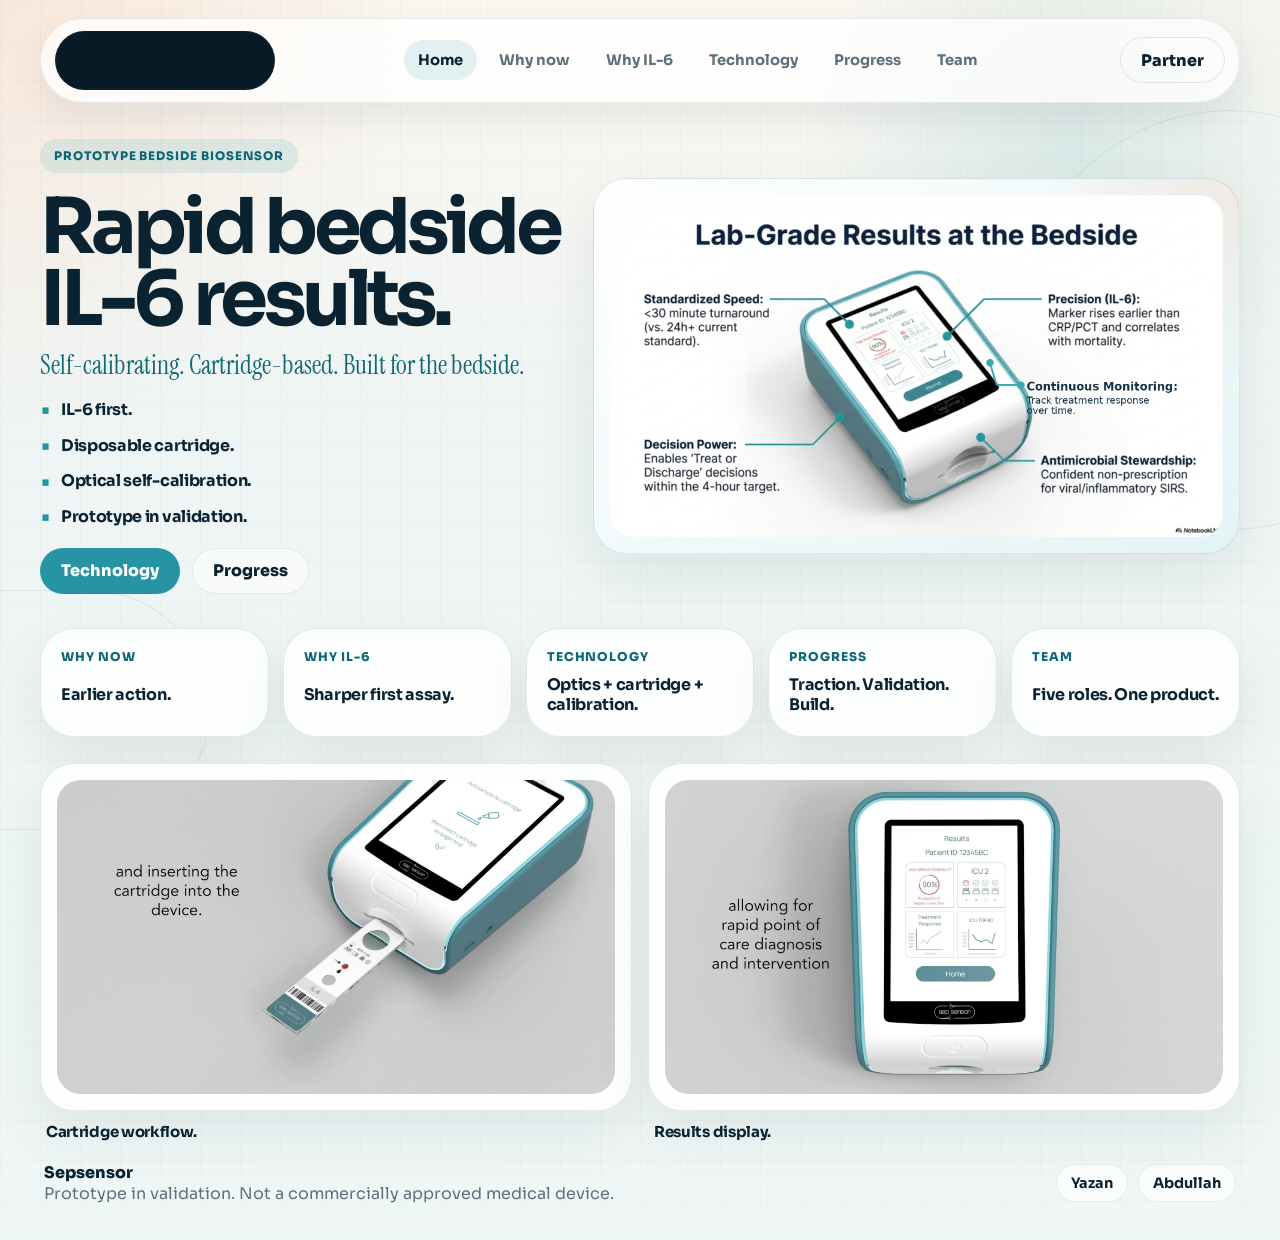
==== commit 86e8d18d: "Simplify Pages layout and refresh hero/logo" ====
--- a/index.html
+++ b/index.html
@@ -3,19 +3,19 @@
   <head>
     <meta charset="utf-8">
     <meta name="viewport" content="width=device-width, initial-scale=1">
-    <title>Sepsensor | Rapid bedside IL-6 sensing</title>
+    <title>Sepsensor | Rapid bedside IL-6 results</title>
     <meta
       name="description"
-      content="Sepsensor is building a prototype bedside biosensor for rapid IL-6 sensing with a reusable reader, disposable cartridge, fluorescence imaging, and built-in self-calibration."
+      content="Sepsensor is building a prototype bedside IL-6 biosensor with a reusable reader, disposable cartridge, and self-calibrating optical readout."
     >
     <meta property="og:title" content="Sepsensor">
     <meta
       property="og:description"
-      content="Prototype bedside IL-6 sensing with self-calibrating optical readout."
+      content="Rapid bedside IL-6 results. Prototype in validation."
     >
     <meta property="og:type" content="website">
-    <meta property="og:image" content="assets/bedside-device.png">
-    <link rel="icon" href="assets/logo.png">
+    <meta property="og:image" content="assets/hero-bedside-results.png">
+    <link rel="icon" href="assets/logo-badge.svg">
     <link rel="preconnect" href="https://fonts.googleapis.com">
     <link rel="preconnect" href="https://fonts.gstatic.com" crossorigin>
     <link
@@ -33,7 +33,7 @@
       <header class="site-header">
         <a class="brand" href="index.html" aria-label="Sepsensor home">
           <span class="brand__badge">
-            <img src="assets/logo.png" alt="Sepsensor logo">
+            <img src="assets/logo-badge.svg" alt="Sepsensor logo">
           </span>
         </a>
 
@@ -50,7 +50,7 @@
           class="button button--outline"
           href="mailto:yazanbaseem.001@gmail.com?cc=alfakhrey.abdullah@gmail.com&subject=Sepsensor%20partnership%20enquiry"
         >
-          Partner with us
+          Partner
         </a>
       </header>
 
@@ -58,161 +58,67 @@
         <section class="hero">
           <div class="hero__copy" data-reveal>
             <p class="eyebrow">Prototype bedside biosensor</p>
-            <h1>Rapid bedside IL-6 sensing.</h1>
-            <p class="hero__tag">Minutes matter. Signal stability matters more.</p>
+            <h1>Rapid bedside IL-6 results.</h1>
+            <p class="hero__tag">Self-calibrating. Cartridge-based. Built for the bedside.</p>
 
-            <ul class="bullet-list bullet-list--hero">
-              <li>
-                <strong>Reader + disposable cartridge.</strong>
-                <span>Reusable hardware. Single-use assay path.</span>
-              </li>
-              <li>
-                <strong>Fluorescence + image processing.</strong>
-                <span>Camera-led optical workflow from sample to signal.</span>
-              </li>
-              <li>
-                <strong>Self-calibration built in.</strong>
-                <span>Ratio-based correction is part of the assay logic.</span>
-              </li>
-              <li>
-                <strong>Prototype built.</strong>
-                <span>Validation work is active. No public lab dataset is shown here.</span>
-              </li>
+            <ul class="minimal-list">
+              <li><strong>IL-6 first.</strong></li>
+              <li><strong>Disposable cartridge.</strong></li>
+              <li><strong>Optical self-calibration.</strong></li>
+              <li><strong>Prototype in validation.</strong></li>
             </ul>
 
             <div class="hero__actions">
-              <a class="button" href="technology.html">Explore the technology</a>
-              <a class="button button--ghost" href="progress.html">See progress</a>
-            </div>
-
-            <div class="chip-row">
-              <span class="chip">Under 30 minute target</span>
-              <span class="chip">IL-6 first assay</span>
-              <span class="chip">University-linked testing</span>
+              <a class="button" href="technology.html">Technology</a>
+              <a class="button button--ghost" href="progress.html">Progress</a>
             </div>
           </div>
 
           <figure class="media-panel media-panel--hero" data-reveal style="--delay: 0.08s">
-            <img src="assets/bedside-device.png" alt="Sepsensor bedside device render with product callouts">
+            <img src="assets/hero-bedside-results.png" alt="Lab-grade results at the bedside device visual">
           </figure>
         </section>
 
         <section class="section">
-          <div class="section-head" data-reveal>
-            <p class="eyebrow">Explore</p>
-            <h2>Short pages. Sharp story.</h2>
-          </div>
-
-          <div class="card-grid card-grid--two">
-            <a class="card card--link" href="why-now.html" data-reveal>
-              <p class="card__kicker">Why now</p>
-              <h3>Lab delay blunts the signal.</h3>
-              <ul class="bullet-list">
-                <li>
-                  <strong>Hours instead of minutes.</strong>
-                  <span>Central-lab dependence still slows early action.</span>
-                </li>
-                <li>
-                  <strong>Bedside timing is the wedge.</strong>
-                  <span>Near-patient readout is the point of the product.</span>
-                </li>
-              </ul>
+          <div class="link-grid" data-reveal>
+            <a class="link-tile" href="why-now.html">
+              <span>Why now</span>
+              <strong>Earlier action.</strong>
             </a>
-
-            <a class="card card--link" href="il6.html" data-reveal style="--delay: 0.04s">
-              <p class="card__kicker">Why IL-6</p>
-              <h3>One marker. Clear starting point.</h3>
-              <ul class="bullet-list">
-                <li>
-                  <strong>IL-6 first.</strong>
-                  <span>A focused assay before broader biomarker expansion.</span>
-                </li>
-                <li>
-                  <strong>Sharper clinical story.</strong>
-                  <span>Built around sepsis severity and outcome relevance.</span>
-                </li>
-              </ul>
+            <a class="link-tile" href="il6.html">
+              <span>Why IL-6</span>
+              <strong>Sharper first assay.</strong>
             </a>
-
-            <a class="card card--link" href="technology.html" data-reveal style="--delay: 0.08s">
-              <p class="card__kicker">Technology</p>
-              <h3>Reader. Cartridge. Self-calibration.</h3>
-              <ul class="bullet-list">
-                <li>
-                  <strong>Camera + optical filters.</strong>
-                  <span>Fluorescence capture with software-led readout.</span>
-                </li>
-                <li>
-                  <strong>Disposable microfluidics.</strong>
-                  <span>Sample operations stay inside the cartridge.</span>
-                </li>
-              </ul>
+            <a class="link-tile" href="technology.html">
+              <span>Technology</span>
+              <strong>Optics + cartridge + calibration.</strong>
             </a>
-
-            <a class="card card--link" href="progress.html" data-reveal style="--delay: 0.12s">
-              <p class="card__kicker">Progress</p>
-              <h3>Prototype on bench. Partners around it.</h3>
-              <ul class="bullet-list">
-                <li>
-                  <strong>Functional prototype.</strong>
-                  <span>Validation and iteration are ongoing.</span>
-                </li>
-                <li>
-                  <strong>Real programme momentum.</strong>
-                  <span>Progress is framed around traction, validation, and build.</span>
-                </li>
-              </ul>
+            <a class="link-tile" href="progress.html">
+              <span>Progress</span>
+              <strong>Traction. Validation. Build.</strong>
+            </a>
+            <a class="link-tile" href="team.html">
+              <span>Team</span>
+              <strong>Five roles. One product.</strong>
             </a>
           </div>
         </section>
 
         <section class="section">
-          <div class="section-head section-head--narrow" data-reveal>
-            <p class="eyebrow">Prototype view</p>
-            <h2>Cartridge in. Result out.</h2>
-          </div>
+          <div class="image-strip">
+            <figure class="media-figure" data-reveal>
+              <div class="media-panel">
+                <img src="assets/cartridge-insert.png" alt="Cartridge being inserted into the Sepsensor device">
+              </div>
+              <figcaption><strong>Cartridge workflow.</strong></figcaption>
+            </figure>
 
-          <div class="split-layout">
-            <article class="card card--accent" data-reveal>
-              <p class="card__kicker">Current stage</p>
-              <h3>Built to show the workflow, not to overclaim it.</h3>
-              <ul class="bullet-list">
-                <li>
-                  <strong>Functional prototype.</strong>
-                  <span>Hardware and assay direction are already visible.</span>
-                </li>
-                <li>
-                  <strong>Validation language only.</strong>
-                  <span>No public lab-data or regulatory-performance claims on this site.</span>
-                </li>
-                <li>
-                  <strong>Pilot preparation next.</strong>
-                  <span>Clinical fit, partner building, and translation stay front of mind.</span>
-                </li>
-              </ul>
-
-              <div class="chip-row">
-                <span class="chip">Prototype</span>
-                <span class="chip">Validation</span>
-                <span class="chip">Pilot preparation</span>
+            <figure class="media-figure" data-reveal style="--delay: 0.06s">
+              <div class="media-panel">
+                <img src="assets/results-display.png" alt="Sepsensor device results display">
               </div>
-            </article>
-
-            <div class="media-grid">
-              <figure class="media-figure" data-reveal style="--delay: 0.05s">
-                <div class="media-panel">
-                  <img src="assets/cartridge-insert.png" alt="Sepsensor device with cartridge being inserted">
-                </div>
-                <figcaption>Cartridge loading concept.</figcaption>
-              </figure>
-
-              <figure class="media-figure" data-reveal style="--delay: 0.1s">
-                <div class="media-panel">
-                  <img src="assets/results-display.png" alt="Sepsensor device front view showing the results display">
-                </div>
-                <figcaption>Results display concept.</figcaption>
-              </figure>
-            </div>
+              <figcaption><strong>Results display.</strong></figcaption>
+            </figure>
           </div>
         </section>
       </main>
--- a/styles.css
+++ b/styles.css
@@ -3,24 +3,18 @@
 }
 
 :root {
-  --bg: #edf4f3;
-  --bg-soft: #f7fbfa;
-  --panel: rgba(255, 255, 255, 0.84);
-  --panel-strong: #ffffff;
-  --ink: #0a2432;
-  --muted: #556874;
-  --line: rgba(10, 36, 50, 0.1);
-  --teal: #2896a5;
-  --teal-deep: #0f6d7b;
-  --teal-soft: #dff3f5;
+  --bg: #eef5f4;
+  --ink: #0b2331;
+  --muted: #5e707b;
+  --teal: #2794a3;
+  --teal-deep: #0f6875;
   --accent: #ef8a5d;
-  --navy: #0b1d2b;
-  --shadow: 0 22px 60px rgba(10, 36, 50, 0.1);
-  --shadow-strong: 0 36px 90px rgba(10, 36, 50, 0.16);
-  --radius-xl: 40px;
-  --radius-lg: 28px;
-  --radius-md: 22px;
-  --page-width: min(1240px, calc(100vw - 32px));
+  --panel: rgba(255, 255, 255, 0.86);
+  --line: rgba(11, 35, 49, 0.1);
+  --shadow: 0 22px 55px rgba(11, 35, 49, 0.08);
+  --radius-xl: 34px;
+  --radius-lg: 24px;
+  --page-width: min(1200px, calc(100vw - 32px));
 }
 
 *,
@@ -34,13 +28,12 @@
   min-width: 320px;
   font-family: "Sora", sans-serif;
   color: var(--ink);
-  line-height: 1.45;
   background:
-    linear-gradient(90deg, rgba(10, 36, 50, 0.02) 1px, transparent 1px) 0 0 / 38px 38px,
-    linear-gradient(rgba(10, 36, 50, 0.02) 1px, transparent 1px) 0 0 / 38px 38px,
-    radial-gradient(circle at top left, rgba(239, 138, 93, 0.16), transparent 24%),
-    radial-gradient(circle at 86% 10%, rgba(40, 150, 165, 0.16), transparent 18%),
-    linear-gradient(180deg, #f9f5ef 0%, var(--bg) 34%, #eef6f5 100%);
+    linear-gradient(90deg, rgba(11, 35, 49, 0.02) 1px, transparent 1px) 0 0 / 40px 40px,
+    linear-gradient(rgba(11, 35, 49, 0.02) 1px, transparent 1px) 0 0 / 40px 40px,
+    radial-gradient(circle at top left, rgba(239, 138, 93, 0.14), transparent 24%),
+    radial-gradient(circle at 84% 12%, rgba(39, 148, 163, 0.14), transparent 18%),
+    linear-gradient(180deg, #fbf7f0 0%, var(--bg) 36%, #eff7f6 100%);
 }
 
 img {
@@ -65,22 +58,22 @@
   position: fixed;
   z-index: 0;
   pointer-events: none;
-  border: 1px solid rgba(15, 109, 123, 0.1);
+  border: 1px solid rgba(15, 104, 117, 0.1);
   border-radius: 999px;
 }
 
 .page-orb--one {
   top: 110px;
-  right: -170px;
-  width: 430px;
-  height: 430px;
+  right: -160px;
+  width: 420px;
+  height: 420px;
 }
 
 .page-orb--two {
   left: -130px;
   bottom: 70px;
-  width: 360px;
-  height: 260px;
+  width: 340px;
+  height: 240px;
 }
 
 .page-shell {
@@ -88,7 +81,7 @@
   z-index: 1;
   width: var(--page-width);
   margin: 0 auto;
-  padding: 18px 0 40px;
+  padding: 18px 0 36px;
 }
 
 .site-header {
@@ -98,20 +91,20 @@
   display: flex;
   align-items: center;
   justify-content: space-between;
-  gap: 18px;
-  padding: 14px 16px;
-  margin-bottom: 26px;
-  background: rgba(255, 255, 255, 0.75);
-  border: 1px solid rgba(10, 36, 50, 0.08);
+  gap: 16px;
+  padding: 12px 14px;
+  margin-bottom: 28px;
+  background: rgba(255, 255, 255, 0.72);
+  border: 1px solid rgba(11, 35, 49, 0.08);
   border-radius: 999px;
   backdrop-filter: blur(18px);
-  box-shadow: 0 14px 38px rgba(10, 36, 50, 0.08);
+  box-shadow: 0 14px 35px rgba(11, 35, 49, 0.08);
   transition: background 0.25s ease, box-shadow 0.25s ease;
 }
 
 .site-header--scrolled {
   background: rgba(255, 255, 255, 0.92);
-  box-shadow: 0 18px 44px rgba(10, 36, 50, 0.12);
+  box-shadow: 0 18px 42px rgba(11, 35, 49, 0.12);
 }
 
 .brand {
@@ -123,14 +116,10 @@
   display: inline-flex;
   align-items: center;
   justify-content: center;
-  padding: 12px 18px;
-  background: linear-gradient(135deg, #081723, #123042);
-  border-radius: 999px;
-  box-shadow: inset 0 1px 0 rgba(255, 255, 255, 0.1);
 }
 
 .brand img {
-  width: min(170px, 34vw);
+  width: min(220px, 44vw);
   height: auto;
 }
 
@@ -138,41 +127,40 @@
   display: flex;
   flex-wrap: wrap;
   justify-content: center;
-  gap: 10px;
+  gap: 8px;
 }
 
 .site-nav a {
   display: inline-flex;
   align-items: center;
-  min-height: 42px;
+  min-height: 40px;
   padding: 0 14px;
   border-radius: 999px;
   color: var(--muted);
   font-size: 0.92rem;
   font-weight: 700;
-  transition: color 0.22s ease, background 0.22s ease;
+  transition: color 0.2s ease, background 0.2s ease;
 }
 
 .site-nav a:hover,
 .site-nav a:focus-visible,
 .site-nav a.is-current {
   color: var(--ink);
-  background: rgba(40, 150, 165, 0.12);
+  background: rgba(39, 148, 163, 0.12);
 }
 
 .button {
   display: inline-flex;
   align-items: center;
   justify-content: center;
-  min-height: 48px;
-  padding: 0 22px;
+  min-height: 46px;
+  padding: 0 20px;
   border: 1px solid transparent;
   border-radius: 999px;
   background: var(--teal);
   color: #ffffff;
   font-weight: 800;
-  letter-spacing: -0.01em;
-  transition: transform 0.22s ease, background 0.22s ease, border-color 0.22s ease;
+  transition: transform 0.2s ease, background 0.2s ease;
 }
 
 .button:hover,
@@ -184,35 +172,100 @@
 .button--outline {
   background: transparent;
   color: var(--ink);
-  border-color: rgba(10, 36, 50, 0.1);
+  border-color: rgba(11, 35, 49, 0.1);
 }
 
 .button--ghost {
   background: rgba(255, 255, 255, 0.58);
   color: var(--ink);
-  border-color: rgba(10, 36, 50, 0.1);
+  border-color: rgba(11, 35, 49, 0.08);
 }
 
 main {
   display: grid;
-  gap: 28px;
+  gap: 26px;
 }
 
 .hero,
-.page-hero,
-.split-layout,
-.split-layout--visual {
-  display: grid;
-  grid-template-columns: minmax(0, 0.96fr) minmax(320px, 1.04fr);
+.page-hero {
+  display: grid;
+  grid-template-columns: minmax(0, 0.9fr) minmax(320px, 1.1fr);
   gap: 24px;
-  align-items: start;
+  align-items: center;
 }
 
 .hero__copy,
-.page-hero__copy,
+.page-hero__copy {
+  display: grid;
+  gap: 18px;
+  padding: 8px 4px 8px 0;
+}
+
+.eyebrow {
+  display: inline-flex;
+  align-items: center;
+  width: fit-content;
+  min-height: 34px;
+  padding: 0 14px;
+  border-radius: 999px;
+  background: rgba(39, 148, 163, 0.12);
+  color: var(--teal-deep);
+  font-size: 0.74rem;
+  font-weight: 800;
+  letter-spacing: 0.08em;
+  text-transform: uppercase;
+}
+
+h1 {
+  max-width: 11ch;
+  font-size: clamp(2.8rem, 6vw, 5.9rem);
+  line-height: 0.94;
+  letter-spacing: -0.06em;
+}
+
+.hero__tag {
+  font-family: "Instrument Serif", serif;
+  font-size: clamp(1.35rem, 2vw, 1.9rem);
+  line-height: 1.03;
+  color: var(--teal-deep);
+}
+
+.minimal-list {
+  display: grid;
+  gap: 10px;
+  margin: 0;
+  padding: 0;
+  list-style: none;
+}
+
+.minimal-list li {
+  display: flex;
+  align-items: center;
+  gap: 10px;
+}
+
+.minimal-list li::before {
+  content: "•";
+  color: var(--teal);
+  font-size: 1.6rem;
+  line-height: 1;
+}
+
+.minimal-list strong {
+  font-size: 1rem;
+  line-height: 1.25;
+  letter-spacing: -0.02em;
+}
+
+.hero__actions {
+  display: flex;
+  flex-wrap: wrap;
+  gap: 12px;
+}
+
 .media-panel,
-.card,
-.stat-card,
+.link-tile,
+.mini-card,
 .team-card {
   background: var(--panel);
   border: 1px solid var(--line);
@@ -220,250 +273,130 @@
   box-shadow: var(--shadow);
 }
 
-.hero__copy,
-.page-hero__copy {
-  padding: 40px;
-  display: grid;
-  gap: 18px;
-}
-
-.eyebrow {
-  display: inline-flex;
-  align-items: center;
-  width: fit-content;
-  min-height: 36px;
-  padding: 0 14px;
-  border-radius: 999px;
-  background: rgba(40, 150, 165, 0.12);
+.media-panel {
+  padding: 16px;
+}
+
+.media-panel--hero {
+  background:
+    radial-gradient(circle at top right, rgba(239, 138, 93, 0.14), transparent 26%),
+    linear-gradient(145deg, rgba(255, 255, 255, 0.95), rgba(226, 243, 245, 0.92));
+}
+
+.media-panel img {
+  width: 100%;
+  border-radius: 24px;
+}
+
+.section {
+  display: grid;
+  gap: 16px;
+}
+
+.link-grid {
+  display: grid;
+  grid-template-columns: repeat(5, minmax(0, 1fr));
+  gap: 14px;
+}
+
+.link-tile,
+.mini-card,
+.team-card {
+  padding: 20px;
+}
+
+.link-tile {
+  display: grid;
+  gap: 10px;
+  transition: transform 0.2s ease, border-color 0.2s ease;
+}
+
+.link-tile:hover,
+.link-tile:focus-visible {
+  transform: translateY(-2px);
+  border-color: rgba(39, 148, 163, 0.2);
+}
+
+.link-tile span,
+.mini-card span,
+.team-card span {
   color: var(--teal-deep);
   font-size: 0.76rem;
   font-weight: 800;
-  letter-spacing: 0.09em;
+  letter-spacing: 0.08em;
   text-transform: uppercase;
 }
 
-h1,
-.section-head h2 {
-  font-size: clamp(2.7rem, 5.7vw, 5.5rem);
-  line-height: 0.96;
-  letter-spacing: -0.05em;
-}
-
-.section-head h2 {
-  font-size: clamp(2.2rem, 4.2vw, 4rem);
-}
-
-.hero__tag,
-.page-hero__tag {
-  font-family: "Instrument Serif", serif;
-  font-size: clamp(1.35rem, 2vw, 1.85rem);
-  line-height: 1.02;
-  color: var(--teal-deep);
-}
-
-.hero__actions {
-  display: flex;
-  flex-wrap: wrap;
-  gap: 12px;
-}
-
-.bullet-list {
-  display: grid;
-  gap: 12px;
+.link-tile strong,
+.mini-card strong,
+.team-card strong {
+  font-size: 1rem;
+  line-height: 1.28;
+  letter-spacing: -0.02em;
+}
+
+.mini-grid {
+  display: grid;
+  grid-template-columns: repeat(3, minmax(0, 1fr));
+  gap: 14px;
+}
+
+.image-strip,
+.team-grid {
+  display: grid;
+  gap: 16px;
+}
+
+.image-strip {
+  grid-template-columns: repeat(2, minmax(0, 1fr));
+}
+
+.media-figure {
+  display: grid;
+  gap: 10px;
   margin: 0;
-  padding: 0;
-  list-style: none;
-}
-
-.bullet-list li {
-  display: grid;
-  gap: 4px;
-  padding: 14px 16px;
-  background: rgba(10, 36, 50, 0.04);
-  border: 1px solid rgba(10, 36, 50, 0.06);
-  border-radius: 18px;
-}
-
-.bullet-list strong {
-  display: block;
-  font-size: 1rem;
-  line-height: 1.18;
-  letter-spacing: -0.03em;
-}
-
-.bullet-list span {
-  color: var(--muted);
-  font-size: 0.93rem;
-  line-height: 1.5;
-}
-
-.bullet-list--hero strong {
-  font-size: 1.04rem;
-}
-
-.chip-row {
-  display: flex;
-  flex-wrap: wrap;
-  gap: 10px;
-}
-
-.chip {
-  display: inline-flex;
-  align-items: center;
-  min-height: 34px;
-  padding: 0 12px;
-  border-radius: 999px;
-  background: rgba(255, 255, 255, 0.72);
-  border: 1px solid rgba(10, 36, 50, 0.08);
-  color: var(--ink);
-  font-size: 0.82rem;
-  font-weight: 700;
-}
-
-.media-panel {
-  padding: 18px;
-  overflow: hidden;
-}
-
-.media-panel--hero {
-  background:
-    radial-gradient(circle at top right, rgba(239, 138, 93, 0.14), transparent 26%),
-    linear-gradient(145deg, rgba(255, 255, 255, 0.92), rgba(223, 243, 245, 0.9));
-}
-
-.media-panel img {
-  width: 100%;
-  border-radius: 26px;
-  background: var(--panel-strong);
-}
-
-.section {
-  display: grid;
-  gap: 22px;
-}
-
-.section-head {
-  display: grid;
-  gap: 14px;
-  max-width: 760px;
-}
-
-.section-head--narrow {
-  max-width: 620px;
-}
-
-.card-grid,
-.media-grid,
-.team-grid {
-  display: grid;
-  gap: 16px;
-}
-
-.card-grid--two,
-.media-grid {
-  grid-template-columns: repeat(2, minmax(0, 1fr));
-}
-
-.card-grid--three,
+}
+
+.media-figure figcaption {
+  padding: 0 6px;
+}
+
+.media-figure strong {
+  font-size: 0.94rem;
+  letter-spacing: -0.02em;
+}
+
 .team-grid {
   grid-template-columns: repeat(3, minmax(0, 1fr));
 }
 
-.card,
 .team-card {
-  padding: 28px;
-  display: grid;
-  gap: 14px;
-}
-
-.card--accent {
-  background:
-    radial-gradient(circle at top right, rgba(239, 138, 93, 0.14), transparent 24%),
-    rgba(255, 255, 255, 0.86);
-}
-
-.card--link {
-  transition: transform 0.22s ease, border-color 0.22s ease, box-shadow 0.22s ease;
-}
-
-.card--link:hover,
-.card--link:focus-visible {
-  transform: translateY(-3px);
-  border-color: rgba(40, 150, 165, 0.22);
-  box-shadow: var(--shadow-strong);
-}
-
-.card__kicker {
-  color: var(--teal-deep);
-  font-size: 0.8rem;
-  font-weight: 800;
-  letter-spacing: 0.08em;
-  text-transform: uppercase;
-}
-
-.card h3,
+  display: grid;
+  gap: 10px;
+}
+
 .team-card h3 {
-  font-size: 1.6rem;
+  font-size: 1.45rem;
   line-height: 1.02;
   letter-spacing: -0.04em;
 }
 
-.stat-card {
-  padding: 22px 24px;
-  display: grid;
-  gap: 8px;
-}
-
-.stat-card strong {
-  font-size: 1.4rem;
-  line-height: 1;
-  letter-spacing: -0.04em;
-}
-
-.stat-card span,
-.team-card__meta,
-.media-figure figcaption,
+.site-footer {
+  display: flex;
+  justify-content: space-between;
+  gap: 18px;
+  align-items: center;
+  padding: 20px 4px 0;
+}
+
+.site-footer__title {
+  font-weight: 800;
+}
+
 .site-footer p:last-child {
   color: var(--muted);
 }
 
-.stack {
-  display: grid;
-  gap: 16px;
-}
-
-.media-figure {
-  display: grid;
-  gap: 10px;
-  margin: 0;
-}
-
-.media-figure figcaption {
-  padding: 0 10px;
-  font-size: 0.9rem;
-}
-
-.media-panel--wide {
-  padding: 18px;
-}
-
-.team-card__meta {
-  font-size: 0.92rem;
-  font-weight: 700;
-}
-
-.site-footer {
-  display: flex;
-  justify-content: space-between;
-  gap: 18px;
-  align-items: center;
-  padding: 22px 4px 0;
-}
-
-.site-footer__title {
-  font-weight: 800;
-}
-
 .footer-links {
   display: flex;
   flex-wrap: wrap;
@@ -476,18 +409,18 @@
   min-height: 38px;
   padding: 0 14px;
   border-radius: 999px;
-  background: rgba(255, 255, 255, 0.7);
-  border: 1px solid rgba(10, 36, 50, 0.08);
+  background: rgba(255, 255, 255, 0.72);
+  border: 1px solid rgba(11, 35, 49, 0.08);
   font-size: 0.9rem;
   font-weight: 700;
 }
 
 [data-reveal] {
   opacity: 0;
-  transform: translateY(24px);
+  transform: translateY(22px);
   transition:
-    opacity 0.8s cubic-bezier(0.22, 1, 0.36, 1),
-    transform 0.8s cubic-bezier(0.22, 1, 0.36, 1);
+    opacity 0.72s cubic-bezier(0.22, 1, 0.36, 1),
+    transform 0.72s cubic-bezier(0.22, 1, 0.36, 1);
   transition-delay: var(--delay, 0s);
 }
 
@@ -496,16 +429,21 @@
   transform: translateY(0);
 }
 
-@media (max-width: 1120px) {
+@media (max-width: 1080px) {
   .hero,
   .page-hero,
-  .split-layout,
-  .split-layout--visual {
+  .link-grid,
+  .team-grid {
     grid-template-columns: 1fr;
   }
-}
-
-@media (max-width: 940px) {
+
+  .mini-grid,
+  .image-strip {
+    grid-template-columns: repeat(2, minmax(0, 1fr));
+  }
+}
+
+@media (max-width: 900px) {
   .page-shell {
     width: min(100vw - 20px, 100%);
     padding-top: 10px;
@@ -517,29 +455,11 @@
     justify-content: center;
     border-radius: 30px;
   }
-
-  .hero__copy,
-  .page-hero__copy,
-  .card,
-  .team-card {
-    padding: 24px 20px;
-  }
-
-  .card-grid--three,
-  .team-grid {
-    grid-template-columns: repeat(2, minmax(0, 1fr));
-  }
 }
 
 @media (max-width: 720px) {
-  h1,
-  .section-head h2 {
-    font-size: clamp(2.3rem, 11vw, 3.4rem);
-  }
-
-  .card-grid--two,
-  .card-grid--three,
-  .media-grid,
+  .mini-grid,
+  .image-strip,
   .team-grid {
     grid-template-columns: 1fr;
   }
@@ -555,10 +475,7 @@
     width: 100%;
   }
 
-  .site-nav {
-    width: 100%;
-  }
-
+  .site-nav,
   .hero__actions {
     width: 100%;
   }
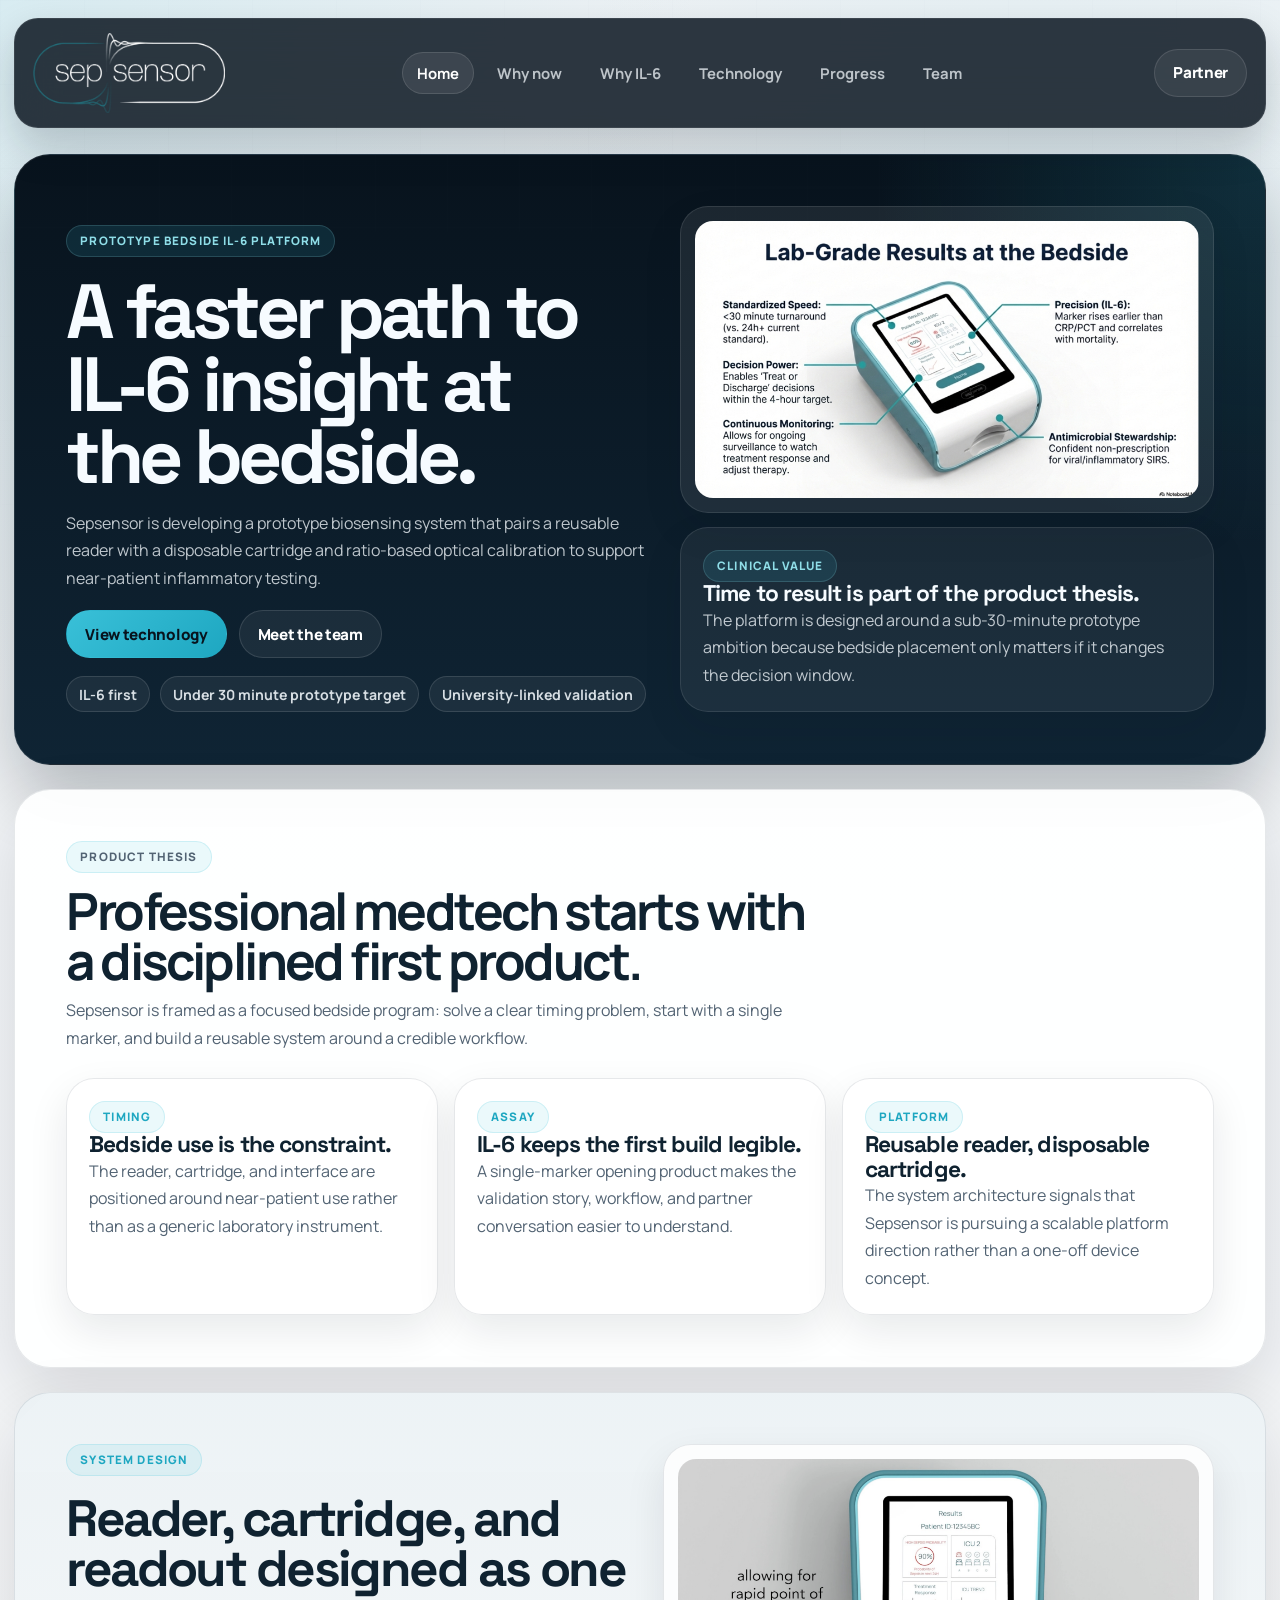
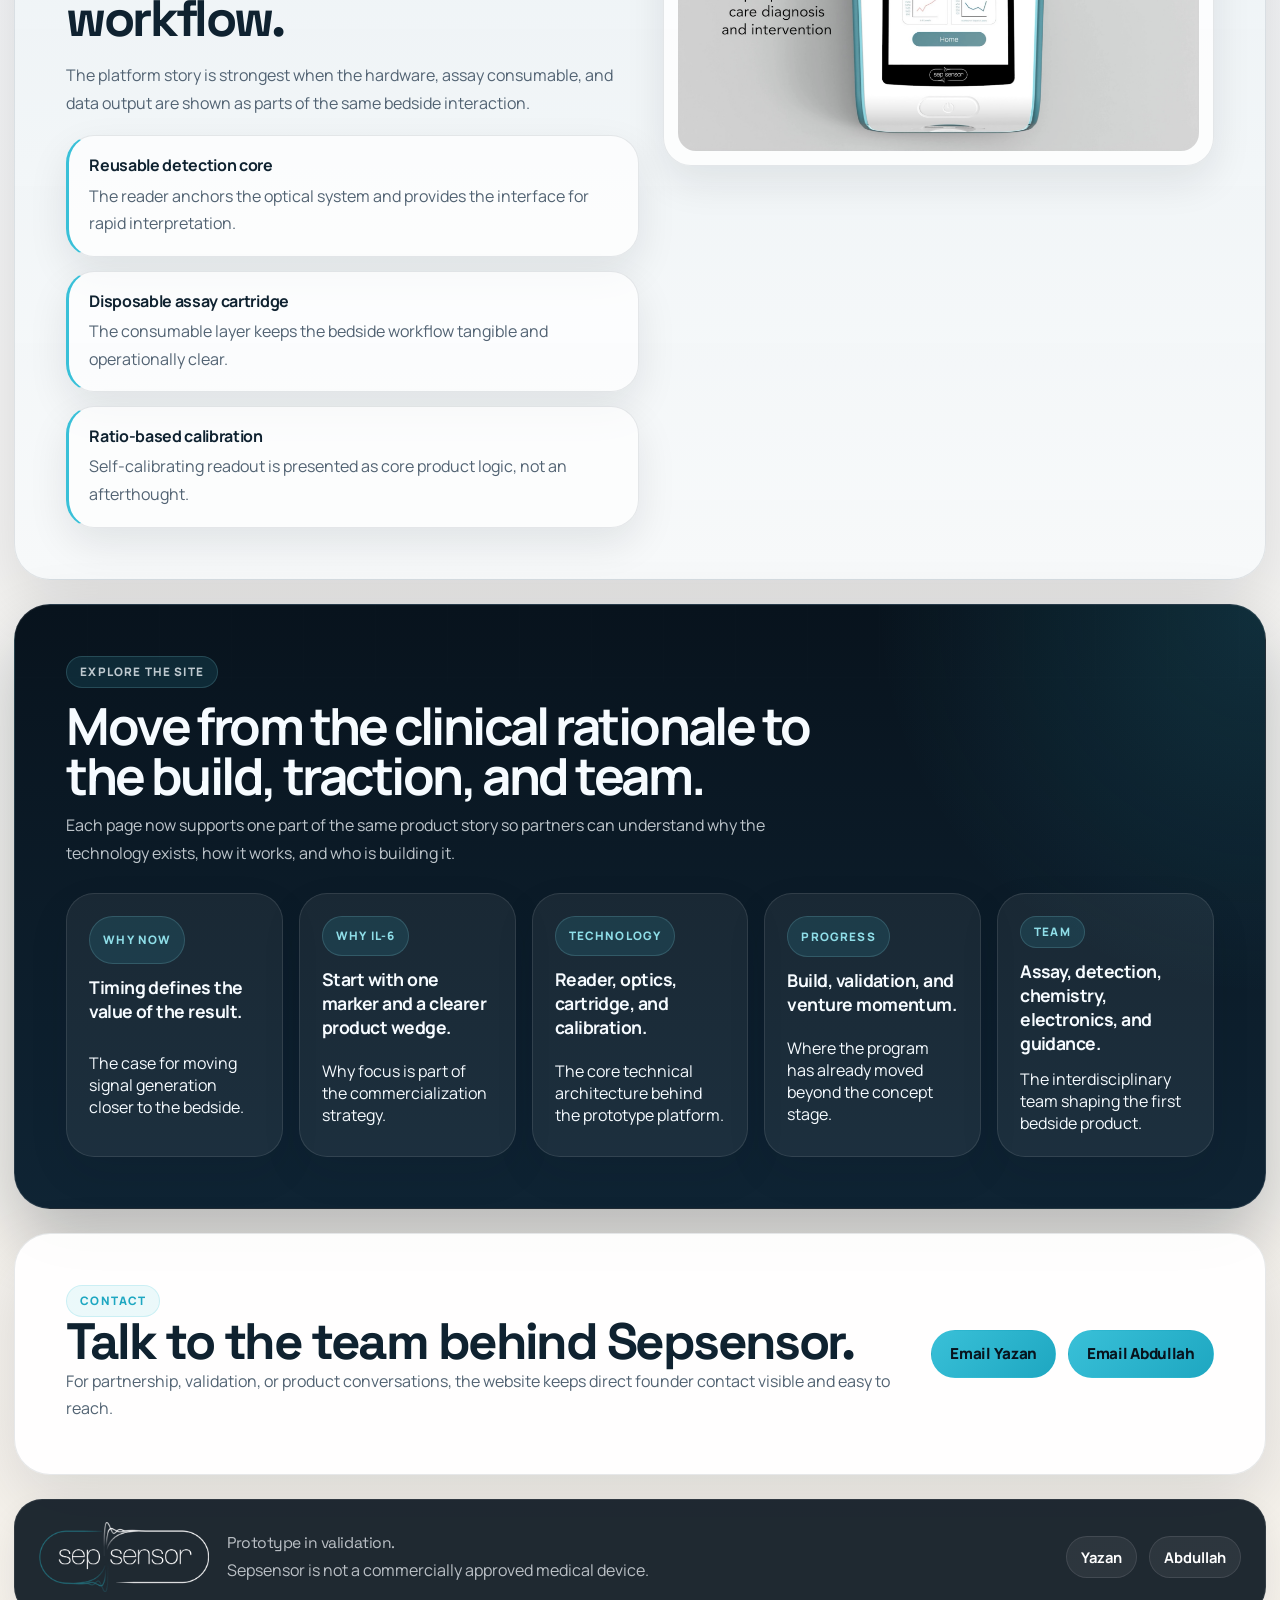
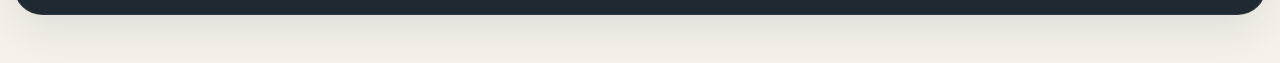
==== commit b8badd28: "Rebuild Sepsensor site with professional medtech redesign" ====
--- a/index.html
+++ b/index.html
@@ -3,38 +3,33 @@
   <head>
     <meta charset="utf-8">
     <meta name="viewport" content="width=device-width, initial-scale=1">
-    <title>Sepsensor | Rapid bedside IL-6 results</title>
+    <title>Sepsensor | Bedside IL-6 platform</title>
     <meta
       name="description"
-      content="Sepsensor is building a prototype bedside IL-6 biosensor with a reusable reader, disposable cartridge, and self-calibrating optical readout."
+      content="Sepsensor is developing a prototype bedside IL-6 platform with a reusable reader, disposable cartridge, and ratio-based optical readout."
     >
     <meta property="og:title" content="Sepsensor">
     <meta
       property="og:description"
-      content="Rapid bedside IL-6 results. Prototype in validation."
+      content="Prototype bedside IL-6 sensing built around faster clinical visibility."
     >
     <meta property="og:type" content="website">
-    <meta property="og:image" content="assets/hero-bedside-results.png">
+    <meta property="og:image" content="assets/bedside-device.png">
     <link rel="icon" href="assets/logo-badge.svg">
     <link rel="preconnect" href="https://fonts.googleapis.com">
     <link rel="preconnect" href="https://fonts.gstatic.com" crossorigin>
     <link
-      href="https://fonts.googleapis.com/css2?family=Instrument+Serif:ital@0;1&family=Sora:wght@400;500;600;700;800&display=swap"
+      href="https://fonts.googleapis.com/css2?family=Manrope:wght@400;500;600;700;800&family=Space+Grotesk:wght@500;700&display=swap"
       rel="stylesheet"
     >
     <link rel="stylesheet" href="styles.css">
     <script src="script.js" defer></script>
   </head>
   <body>
-    <div class="page-orb page-orb--one"></div>
-    <div class="page-orb page-orb--two"></div>
-
     <div class="page-shell">
       <header class="site-header">
         <a class="brand" href="index.html" aria-label="Sepsensor home">
-          <span class="brand__badge">
-            <img src="assets/logo-badge.svg" alt="Sepsensor logo">
-          </span>
+          <img src="assets/logo.png" alt="Sepsensor logo">
         </a>
 
         <nav class="site-nav" aria-label="Primary">
@@ -47,86 +42,208 @@
         </nav>
 
         <a
-          class="button button--outline"
+          class="button button--ghost"
           href="mailto:yazanbaseem.001@gmail.com?cc=alfakhrey.abdullah@gmail.com&subject=Sepsensor%20partnership%20enquiry"
         >
           Partner
         </a>
       </header>
 
-      <main>
-        <section class="hero">
-          <div class="hero__copy" data-reveal>
-            <p class="eyebrow">Prototype bedside biosensor</p>
-            <h1>Rapid bedside IL-6 results.</h1>
-            <p class="hero__tag">Self-calibrating. Cartridge-based. Built for the bedside.</p>
-
-            <ul class="minimal-list">
-              <li><strong>IL-6 first.</strong></li>
-              <li><strong>Disposable cartridge.</strong></li>
-              <li><strong>Optical self-calibration.</strong></li>
-              <li><strong>Prototype in validation.</strong></li>
-            </ul>
-
-            <div class="hero__actions">
-              <a class="button" href="technology.html">Technology</a>
-              <a class="button button--ghost" href="progress.html">Progress</a>
-            </div>
-          </div>
-
-          <figure class="media-panel media-panel--hero" data-reveal style="--delay: 0.08s">
-            <img src="assets/hero-bedside-results.png" alt="Lab-grade results at the bedside device visual">
-          </figure>
-        </section>
-
-        <section class="section">
-          <div class="link-grid" data-reveal>
-            <a class="link-tile" href="why-now.html">
-              <span>Why now</span>
-              <strong>Earlier action.</strong>
-            </a>
-            <a class="link-tile" href="il6.html">
-              <span>Why IL-6</span>
-              <strong>Sharper first assay.</strong>
-            </a>
-            <a class="link-tile" href="technology.html">
-              <span>Technology</span>
-              <strong>Optics + cartridge + calibration.</strong>
-            </a>
-            <a class="link-tile" href="progress.html">
-              <span>Progress</span>
-              <strong>Traction. Validation. Build.</strong>
-            </a>
-            <a class="link-tile" href="team.html">
-              <span>Team</span>
-              <strong>Five roles. One product.</strong>
-            </a>
-          </div>
-        </section>
-
-        <section class="section">
-          <div class="image-strip">
-            <figure class="media-figure" data-reveal>
-              <div class="media-panel">
-                <img src="assets/cartridge-insert.png" alt="Cartridge being inserted into the Sepsensor device">
+      <main class="site-main">
+        <section class="section-frame section-frame--dark">
+          <div class="masthead__grid">
+            <div class="masthead__copy" data-reveal>
+              <p class="eyebrow">Prototype bedside IL-6 platform</p>
+              <h1 class="display">A faster path to IL-6 insight at the bedside.</h1>
+              <p class="lede">
+                Sepsensor is developing a prototype biosensing system that pairs a reusable reader
+                with a disposable cartridge and ratio-based optical calibration to support
+                near-patient inflammatory testing.
+              </p>
+
+              <div class="hero-actions">
+                <a class="button" href="technology.html">View technology</a>
+                <a class="button button--ghost" href="team.html">Meet the team</a>
               </div>
-              <figcaption><strong>Cartridge workflow.</strong></figcaption>
-            </figure>
-
-            <figure class="media-figure" data-reveal style="--delay: 0.06s">
-              <div class="media-panel">
-                <img src="assets/results-display.png" alt="Sepsensor device results display">
+
+              <div class="status-row">
+                <span class="status-chip">IL-6 first</span>
+                <span class="status-chip">Under 30 minute prototype target</span>
+                <span class="status-chip">University-linked validation</span>
               </div>
-              <figcaption><strong>Results display.</strong></figcaption>
-            </figure>
+            </div>
+
+            <div class="masthead__visual">
+              <figure class="image-panel image-panel--bright" data-reveal style="--delay: 0.06s">
+                <img
+                  src="assets/bedside-device.png"
+                  alt="Sepsensor prototype reader with bedside results interface"
+                >
+              </figure>
+
+              <article class="panel panel--dark" data-reveal style="--delay: 0.1s">
+                <span class="label">Clinical value</span>
+                <h3>Time to result is part of the product thesis.</h3>
+                <p>
+                  The platform is designed around a sub-30-minute prototype ambition because
+                  bedside placement only matters if it changes the decision window.
+                </p>
+              </article>
+            </div>
+          </div>
+        </section>
+
+        <section class="section-frame">
+          <div class="section-head" data-reveal>
+            <p class="eyebrow">Product thesis</p>
+            <h2>Professional medtech starts with a disciplined first product.</h2>
+            <p>
+              Sepsensor is framed as a focused bedside program: solve a clear timing problem, start
+              with a single marker, and build a reusable system around a credible workflow.
+            </p>
+          </div>
+
+          <div class="pillar-grid">
+            <article class="panel" data-reveal>
+              <span class="label">Timing</span>
+              <h3>Bedside use is the constraint.</h3>
+              <p>
+                The reader, cartridge, and interface are positioned around near-patient use rather
+                than as a generic laboratory instrument.
+              </p>
+            </article>
+
+            <article class="panel" data-reveal style="--delay: 0.04s">
+              <span class="label">Assay</span>
+              <h3>IL-6 keeps the first build legible.</h3>
+              <p>
+                A single-marker opening product makes the validation story, workflow, and partner
+                conversation easier to understand.
+              </p>
+            </article>
+
+            <article class="panel" data-reveal style="--delay: 0.08s">
+              <span class="label">Platform</span>
+              <h3>Reusable reader, disposable cartridge.</h3>
+              <p>
+                The system architecture signals that Sepsensor is pursuing a scalable platform
+                direction rather than a one-off device concept.
+              </p>
+            </article>
+          </div>
+        </section>
+
+        <section class="section-frame section-frame--muted">
+          <div class="split-layout">
+            <div class="split-copy" data-reveal>
+              <p class="eyebrow">System design</p>
+              <h2 class="section-title">Reader, cartridge, and readout designed as one workflow.</h2>
+              <p class="body-copy">
+                The platform story is strongest when the hardware, assay consumable, and data
+                output are shown as parts of the same bedside interaction.
+              </p>
+
+              <div class="detail-list">
+                <article class="detail-item">
+                  <strong>Reusable detection core</strong>
+                  <p>The reader anchors the optical system and provides the interface for rapid interpretation.</p>
+                </article>
+
+                <article class="detail-item">
+                  <strong>Disposable assay cartridge</strong>
+                  <p>The consumable layer keeps the bedside workflow tangible and operationally clear.</p>
+                </article>
+
+                <article class="detail-item">
+                  <strong>Ratio-based calibration</strong>
+                  <p>Self-calibrating readout is presented as core product logic, not an afterthought.</p>
+                </article>
+              </div>
+            </div>
+
+            <div class="visual-stack">
+              <figure class="image-panel" data-reveal style="--delay: 0.04s">
+                <img src="assets/results-display.png" alt="Results interface on the Sepsensor device">
+              </figure>
+
+              <figure class="image-panel" data-reveal style="--delay: 0.08s">
+                <img
+                  src="assets/cartridge-insert.png"
+                  alt="Disposable cartridge inserted into the Sepsensor reader"
+                >
+              </figure>
+            </div>
+          </div>
+        </section>
+
+        <section class="section-frame section-frame--dark">
+          <div class="section-head" data-reveal>
+            <p class="eyebrow">Explore the site</p>
+            <h2>Move from the clinical rationale to the build, traction, and team.</h2>
+            <p>
+              Each page now supports one part of the same product story so partners can understand
+              why the technology exists, how it works, and who is building it.
+            </p>
+          </div>
+
+          <div class="page-links">
+            <a class="link-card link-card--dark" href="why-now.html" data-reveal>
+              <span class="label">Why now</span>
+              <strong>Timing defines the value of the result.</strong>
+              <p>The case for moving signal generation closer to the bedside.</p>
+            </a>
+
+            <a class="link-card link-card--dark" href="il6.html" data-reveal style="--delay: 0.03s">
+              <span class="label">Why IL-6</span>
+              <strong>Start with one marker and a clearer product wedge.</strong>
+              <p>Why focus is part of the commercialization strategy.</p>
+            </a>
+
+            <a class="link-card link-card--dark" href="technology.html" data-reveal style="--delay: 0.06s">
+              <span class="label">Technology</span>
+              <strong>Reader, optics, cartridge, and calibration.</strong>
+              <p>The core technical architecture behind the prototype platform.</p>
+            </a>
+
+            <a class="link-card link-card--dark" href="progress.html" data-reveal style="--delay: 0.09s">
+              <span class="label">Progress</span>
+              <strong>Build, validation, and venture momentum.</strong>
+              <p>Where the program has already moved beyond the concept stage.</p>
+            </a>
+
+            <a class="link-card link-card--dark" href="team.html" data-reveal style="--delay: 0.12s">
+              <span class="label">Team</span>
+              <strong>Assay, detection, chemistry, electronics, and guidance.</strong>
+              <p>The interdisciplinary team shaping the first bedside product.</p>
+            </a>
+          </div>
+        </section>
+
+        <section class="section-frame">
+          <div class="contact-strip">
+            <div data-reveal>
+              <p class="eyebrow">Contact</p>
+              <h2 class="section-title">Talk to the team behind Sepsensor.</h2>
+              <p class="body-copy">
+                For partnership, validation, or product conversations, the website keeps direct
+                founder contact visible and easy to reach.
+              </p>
+            </div>
+
+            <div class="contact-actions" data-reveal style="--delay: 0.04s">
+              <a class="button" href="mailto:yazanbaseem.001@gmail.com">Email Yazan</a>
+              <a class="button" href="mailto:alfakhrey.abdullah@gmail.com">Email Abdullah</a>
+            </div>
           </div>
         </section>
       </main>
 
       <footer class="site-footer">
+        <img src="assets/logo.png" alt="Sepsensor logo">
+
         <div>
-          <p class="site-footer__title">Sepsensor</p>
-          <p>Prototype in validation. Not a commercially approved medical device.</p>
+          <p class="site-footer__title">Prototype in validation.</p>
+          <p>Sepsensor is not a commercially approved medical device.</p>
         </div>
 
         <div class="footer-links">
--- a/styles.css
+++ b/styles.css
@@ -3,18 +3,28 @@
 }
 
 :root {
-  --bg: #eef5f4;
-  --ink: #0b2331;
-  --muted: #5e707b;
-  --teal: #2794a3;
-  --teal-deep: #0f6875;
-  --accent: #ef8a5d;
-  --panel: rgba(255, 255, 255, 0.86);
-  --line: rgba(11, 35, 49, 0.1);
-  --shadow: 0 22px 55px rgba(11, 35, 49, 0.08);
-  --radius-xl: 34px;
-  --radius-lg: 24px;
-  --page-width: min(1200px, calc(100vw - 32px));
+  --bg: #f3f5f7;
+  --bg-soft: #f6f2eb;
+  --surface: rgba(255, 255, 255, 0.92);
+  --surface-soft: rgba(242, 246, 248, 0.94);
+  --ink: #0f2230;
+  --ink-soft: #526373;
+  --dark: #08131d;
+  --dark-elevated: #0f2434;
+  --dark-soft: #14344b;
+  --accent: #39c0d8;
+  --accent-strong: #1ea7c1;
+  --accent-soft: #8fdee8;
+  --line: rgba(15, 34, 48, 0.1);
+  --line-strong: rgba(15, 34, 48, 0.16);
+  --line-inverse: rgba(255, 255, 255, 0.1);
+  --shadow-lg: 0 26px 70px rgba(8, 19, 29, 0.12);
+  --shadow-md: 0 16px 40px rgba(8, 19, 29, 0.09);
+  --radius-2xl: 36px;
+  --radius-xl: 28px;
+  --radius-lg: 22px;
+  --radius-md: 18px;
+  --page-width: min(1280px, calc(100vw - 28px));
 }
 
 *,
@@ -24,16 +34,27 @@
 }
 
 body {
+  position: relative;
   margin: 0;
   min-width: 320px;
-  font-family: "Sora", sans-serif;
+  overflow-x: hidden;
+  font-family: "Manrope", sans-serif;
   color: var(--ink);
   background:
-    linear-gradient(90deg, rgba(11, 35, 49, 0.02) 1px, transparent 1px) 0 0 / 40px 40px,
-    linear-gradient(rgba(11, 35, 49, 0.02) 1px, transparent 1px) 0 0 / 40px 40px,
-    radial-gradient(circle at top left, rgba(239, 138, 93, 0.14), transparent 24%),
-    radial-gradient(circle at 84% 12%, rgba(39, 148, 163, 0.14), transparent 18%),
-    linear-gradient(180deg, #fbf7f0 0%, var(--bg) 36%, #eff7f6 100%);
+    radial-gradient(circle at top left, rgba(57, 192, 216, 0.12), transparent 20%),
+    radial-gradient(circle at 80% 8%, rgba(57, 192, 216, 0.08), transparent 16%),
+    linear-gradient(180deg, #eef2f5 0%, var(--bg) 42%, var(--bg-soft) 100%);
+}
+
+body::before {
+  content: "";
+  position: fixed;
+  inset: 0;
+  pointer-events: none;
+  background:
+    linear-gradient(rgba(15, 34, 48, 0.03) 1px, transparent 1px) 0 0 / 84px 84px,
+    linear-gradient(90deg, rgba(15, 34, 48, 0.03) 1px, transparent 1px) 0 0 / 84px 84px;
+  mask-image: linear-gradient(180deg, rgba(0, 0, 0, 0.28), transparent 72%);
 }
 
 img {
@@ -54,72 +75,46 @@
   margin: 0;
 }
 
-.page-orb {
-  position: fixed;
-  z-index: 0;
-  pointer-events: none;
-  border: 1px solid rgba(15, 104, 117, 0.1);
-  border-radius: 999px;
-}
-
-.page-orb--one {
-  top: 110px;
-  right: -160px;
-  width: 420px;
-  height: 420px;
-}
-
-.page-orb--two {
-  left: -130px;
-  bottom: 70px;
-  width: 340px;
-  height: 240px;
-}
-
 .page-shell {
-  position: relative;
-  z-index: 1;
   width: var(--page-width);
   margin: 0 auto;
-  padding: 18px 0 36px;
+  padding: 18px 0 48px;
 }
 
 .site-header {
   position: sticky;
-  top: 14px;
+  top: 16px;
   z-index: 30;
-  display: flex;
-  align-items: center;
-  justify-content: space-between;
-  gap: 16px;
-  padding: 12px 14px;
-  margin-bottom: 28px;
-  background: rgba(255, 255, 255, 0.72);
-  border: 1px solid rgba(11, 35, 49, 0.08);
-  border-radius: 999px;
-  backdrop-filter: blur(18px);
-  box-shadow: 0 14px 35px rgba(11, 35, 49, 0.08);
-  transition: background 0.25s ease, box-shadow 0.25s ease;
+  display: grid;
+  grid-template-columns: auto 1fr auto;
+  gap: 18px;
+  align-items: center;
+  padding: 14px 18px;
+  margin-bottom: 26px;
+  background: rgba(8, 19, 29, 0.84);
+  border: 1px solid rgba(255, 255, 255, 0.08);
+  border-radius: 24px;
+  color: #f6fbff;
+  backdrop-filter: blur(20px);
+  box-shadow: 0 18px 42px rgba(8, 19, 29, 0.2);
+  transition:
+    background 0.25s ease,
+    box-shadow 0.25s ease,
+    transform 0.25s ease;
 }
 
 .site-header--scrolled {
-  background: rgba(255, 255, 255, 0.92);
-  box-shadow: 0 18px 42px rgba(11, 35, 49, 0.12);
+  background: rgba(8, 19, 29, 0.93);
+  box-shadow: 0 22px 48px rgba(8, 19, 29, 0.28);
 }
 
 .brand {
   display: inline-flex;
-  flex: 0 0 auto;
-}
-
-.brand__badge {
-  display: inline-flex;
-  align-items: center;
-  justify-content: center;
+  align-items: center;
 }
 
 .brand img {
-  width: min(220px, 44vw);
+  width: min(192px, 42vw);
   height: auto;
 }
 
@@ -133,291 +128,483 @@
 .site-nav a {
   display: inline-flex;
   align-items: center;
-  min-height: 40px;
+  min-height: 42px;
   padding: 0 14px;
+  border: 1px solid transparent;
   border-radius: 999px;
-  color: var(--muted);
-  font-size: 0.92rem;
+  color: rgba(246, 251, 255, 0.72);
+  font-size: 0.93rem;
   font-weight: 700;
-  transition: color 0.2s ease, background 0.2s ease;
+  transition:
+    color 0.2s ease,
+    background 0.2s ease,
+    border-color 0.2s ease;
 }
 
 .site-nav a:hover,
 .site-nav a:focus-visible,
 .site-nav a.is-current {
-  color: var(--ink);
-  background: rgba(39, 148, 163, 0.12);
+  color: #ffffff;
+  background: rgba(255, 255, 255, 0.08);
+  border-color: rgba(255, 255, 255, 0.12);
 }
 
 .button {
   display: inline-flex;
   align-items: center;
   justify-content: center;
-  min-height: 46px;
-  padding: 0 20px;
+  min-height: 48px;
+  padding: 0 18px;
   border: 1px solid transparent;
   border-radius: 999px;
-  background: var(--teal);
-  color: #ffffff;
+  background: linear-gradient(135deg, var(--accent), var(--accent-strong));
+  color: #08131d;
+  font-size: 0.95rem;
   font-weight: 800;
-  transition: transform 0.2s ease, background 0.2s ease;
+  letter-spacing: -0.02em;
+  transition:
+    transform 0.2s ease,
+    box-shadow 0.2s ease,
+    background 0.2s ease;
 }
 
 .button:hover,
 .button:focus-visible {
   transform: translateY(-1px);
-  background: var(--teal-deep);
-}
-
+  box-shadow: 0 14px 28px rgba(57, 192, 216, 0.25);
+}
+
+.button--ghost,
 .button--outline {
-  background: transparent;
-  color: var(--ink);
-  border-color: rgba(11, 35, 49, 0.1);
-}
-
-.button--ghost {
-  background: rgba(255, 255, 255, 0.58);
-  color: var(--ink);
-  border-color: rgba(11, 35, 49, 0.08);
-}
-
-main {
-  display: grid;
-  gap: 26px;
-}
-
-.hero,
-.page-hero {
-  display: grid;
-  grid-template-columns: minmax(0, 0.9fr) minmax(320px, 1.1fr);
+  background: rgba(255, 255, 255, 0.06);
+  color: #ffffff;
+  border-color: rgba(255, 255, 255, 0.12);
+  box-shadow: none;
+}
+
+.site-main {
+  display: grid;
   gap: 24px;
-  align-items: center;
-}
-
-.hero__copy,
-.page-hero__copy {
-  display: grid;
-  gap: 18px;
-  padding: 8px 4px 8px 0;
-}
-
-.eyebrow {
+}
+
+.section-frame {
+  position: relative;
+  overflow: hidden;
+  padding: clamp(26px, 4vw, 52px);
+  background: var(--surface);
+  border: 1px solid var(--line);
+  border-radius: var(--radius-2xl);
+  box-shadow: var(--shadow-lg);
+}
+
+.section-frame--muted {
+  background:
+    linear-gradient(180deg, rgba(236, 242, 245, 0.96), rgba(247, 249, 250, 0.98)),
+    linear-gradient(135deg, rgba(57, 192, 216, 0.05), transparent 40%);
+}
+
+.section-frame--dark {
+  background:
+    radial-gradient(circle at top right, rgba(57, 192, 216, 0.16), transparent 28%),
+    linear-gradient(180deg, var(--dark) 0%, var(--dark-elevated) 100%);
+  border-color: var(--line-inverse);
+  color: #f6fbff;
+  box-shadow: 0 32px 70px rgba(8, 19, 29, 0.26);
+}
+
+.section-frame--dark::after {
+  content: "";
+  position: absolute;
+  inset: 0;
+  pointer-events: none;
+  background:
+    linear-gradient(rgba(255, 255, 255, 0.04) 1px, transparent 1px) 0 0 / 72px 72px,
+    linear-gradient(90deg, rgba(255, 255, 255, 0.04) 1px, transparent 1px) 0 0 / 72px 72px;
+  mask-image: linear-gradient(180deg, rgba(0, 0, 0, 0.18), transparent 78%);
+}
+
+.section-head,
+.split-copy,
+.masthead__copy,
+.page-intro__copy,
+.page-intro__aside,
+.contact-strip,
+.site-footer {
+  position: relative;
+  z-index: 1;
+}
+
+.eyebrow,
+.label {
   display: inline-flex;
   align-items: center;
   width: fit-content;
-  min-height: 34px;
-  padding: 0 14px;
+  min-height: 32px;
+  padding: 0 13px;
+  border: 1px solid rgba(57, 192, 216, 0.18);
   border-radius: 999px;
-  background: rgba(39, 148, 163, 0.12);
-  color: var(--teal-deep);
-  font-size: 0.74rem;
+  background: rgba(57, 192, 216, 0.1);
+  color: var(--accent-strong);
+  font-size: 0.73rem;
   font-weight: 800;
-  letter-spacing: 0.08em;
+  letter-spacing: 0.1em;
   text-transform: uppercase;
 }
 
-h1 {
+.section-frame--dark .eyebrow,
+.section-frame--dark .label {
+  background: rgba(57, 192, 216, 0.12);
+  border-color: rgba(143, 222, 232, 0.18);
+  color: var(--accent-soft);
+}
+
+.display,
+.section-title,
+.panel h3,
+.timeline-item h3,
+.person-card h3,
+.site-footer__title {
+  font-family: "Space Grotesk", sans-serif;
+}
+
+.display {
   max-width: 11ch;
-  font-size: clamp(2.8rem, 6vw, 5.9rem);
+  font-size: clamp(3rem, 6vw, 6.25rem);
   line-height: 0.94;
   letter-spacing: -0.06em;
 }
 
-.hero__tag {
-  font-family: "Instrument Serif", serif;
-  font-size: clamp(1.35rem, 2vw, 1.9rem);
-  line-height: 1.03;
-  color: var(--teal-deep);
-}
-
-.minimal-list {
-  display: grid;
-  gap: 10px;
-  margin: 0;
-  padding: 0;
-  list-style: none;
-}
-
-.minimal-list li {
-  display: flex;
-  align-items: center;
-  gap: 10px;
-}
-
-.minimal-list li::before {
-  content: "•";
-  color: var(--teal);
-  font-size: 1.6rem;
-  line-height: 1;
-}
-
-.minimal-list strong {
-  font-size: 1rem;
-  line-height: 1.25;
-  letter-spacing: -0.02em;
-}
-
-.hero__actions {
+.display--page {
+  max-width: 12ch;
+  font-size: clamp(2.7rem, 5vw, 5rem);
+}
+
+.lede,
+.body-copy,
+.section-head p,
+.panel p,
+.detail-item p,
+.timeline-item p,
+.person-card p,
+.site-footer p {
+  color: var(--ink-soft);
+  line-height: 1.72;
+}
+
+.section-frame--dark .lede,
+.section-frame--dark .body-copy,
+.section-frame--dark .section-head p,
+.section-frame--dark .panel p,
+.section-frame--dark .detail-item p,
+.section-frame--dark .timeline-item p {
+  color: rgba(246, 251, 255, 0.76);
+}
+
+.hero-actions,
+.contact-actions,
+.footer-links {
   display: flex;
   flex-wrap: wrap;
   gap: 12px;
 }
 
-.media-panel,
-.link-tile,
-.mini-card,
-.team-card {
-  background: var(--panel);
-  border: 1px solid var(--line);
-  border-radius: var(--radius-xl);
-  box-shadow: var(--shadow);
-}
-
-.media-panel {
-  padding: 16px;
-}
-
-.media-panel--hero {
-  background:
-    radial-gradient(circle at top right, rgba(239, 138, 93, 0.14), transparent 26%),
-    linear-gradient(145deg, rgba(255, 255, 255, 0.95), rgba(226, 243, 245, 0.92));
-}
-
-.media-panel img {
-  width: 100%;
-  border-radius: 24px;
-}
-
-.section {
-  display: grid;
-  gap: 16px;
-}
-
-.link-grid {
-  display: grid;
-  grid-template-columns: repeat(5, minmax(0, 1fr));
-  gap: 14px;
-}
-
-.link-tile,
-.mini-card,
-.team-card {
-  padding: 20px;
-}
-
-.link-tile {
-  display: grid;
-  gap: 10px;
-  transition: transform 0.2s ease, border-color 0.2s ease;
-}
-
-.link-tile:hover,
-.link-tile:focus-visible {
-  transform: translateY(-2px);
-  border-color: rgba(39, 148, 163, 0.2);
-}
-
-.link-tile span,
-.mini-card span,
-.team-card span {
-  color: var(--teal-deep);
-  font-size: 0.76rem;
-  font-weight: 800;
-  letter-spacing: 0.08em;
-  text-transform: uppercase;
-}
-
-.link-tile strong,
-.mini-card strong,
-.team-card strong {
-  font-size: 1rem;
-  line-height: 1.28;
-  letter-spacing: -0.02em;
-}
-
-.mini-grid {
-  display: grid;
-  grid-template-columns: repeat(3, minmax(0, 1fr));
-  gap: 14px;
-}
-
-.image-strip,
-.team-grid {
-  display: grid;
-  gap: 16px;
-}
-
-.image-strip {
-  grid-template-columns: repeat(2, minmax(0, 1fr));
-}
-
-.media-figure {
-  display: grid;
-  gap: 10px;
-  margin: 0;
-}
-
-.media-figure figcaption {
-  padding: 0 6px;
-}
-
-.media-figure strong {
-  font-size: 0.94rem;
-  letter-spacing: -0.02em;
-}
-
-.team-grid {
-  grid-template-columns: repeat(3, minmax(0, 1fr));
-}
-
-.team-card {
-  display: grid;
-  gap: 10px;
-}
-
-.team-card h3 {
-  font-size: 1.45rem;
-  line-height: 1.02;
-  letter-spacing: -0.04em;
-}
-
-.site-footer {
-  display: flex;
-  justify-content: space-between;
-  gap: 18px;
-  align-items: center;
-  padding: 20px 4px 0;
-}
-
-.site-footer__title {
-  font-weight: 800;
-}
-
-.site-footer p:last-child {
-  color: var(--muted);
-}
-
-.footer-links {
+.status-row {
   display: flex;
   flex-wrap: wrap;
   gap: 10px;
 }
 
+.status-chip {
+  display: inline-flex;
+  align-items: center;
+  min-height: 36px;
+  padding: 0 12px;
+  border: 1px solid rgba(255, 255, 255, 0.12);
+  border-radius: 999px;
+  background: rgba(255, 255, 255, 0.06);
+  color: rgba(246, 251, 255, 0.86);
+  font-size: 0.88rem;
+  font-weight: 700;
+}
+
+.section-head {
+  display: grid;
+  gap: 12px;
+  max-width: 760px;
+  margin-bottom: 26px;
+}
+
+.section-title,
+.section-head h2,
+.split-copy h2 {
+  font-size: clamp(2rem, 4vw, 3.35rem);
+  line-height: 0.98;
+  letter-spacing: -0.05em;
+}
+
+.masthead__grid,
+.page-intro__grid,
+.split-layout,
+.contact-strip {
+  display: grid;
+  gap: 24px;
+}
+
+.masthead__grid {
+  grid-template-columns: minmax(0, 1.05fr) minmax(340px, 0.95fr);
+  align-items: end;
+}
+
+.page-intro__grid {
+  grid-template-columns: minmax(0, 1fr) minmax(320px, 0.9fr);
+  align-items: start;
+}
+
+.masthead__copy,
+.page-intro__copy,
+.split-copy {
+  display: grid;
+  gap: 18px;
+  align-content: start;
+}
+
+.masthead__visual,
+.page-intro__aside,
+.visual-stack {
+  display: grid;
+  gap: 14px;
+  align-content: start;
+}
+
+.panel,
+.image-panel,
+.detail-item,
+.timeline,
+.link-card,
+.site-footer {
+  border: 1px solid var(--line);
+  box-shadow: var(--shadow-md);
+}
+
+.panel,
+.link-card,
+.detail-item,
+.person-card {
+  padding: 22px;
+  border-radius: var(--radius-xl);
+  background: rgba(255, 255, 255, 0.9);
+}
+
+.panel--dark,
+.section-frame--dark .detail-item,
+.section-frame--dark .timeline,
+.section-frame--dark .person-card,
+.link-card.link-card--dark {
+  background: rgba(255, 255, 255, 0.06);
+  border-color: var(--line-inverse);
+  color: #f6fbff;
+}
+
+.panel h3,
+.timeline-item h3,
+.person-card h3 {
+  font-size: 1.42rem;
+  line-height: 1.08;
+  letter-spacing: -0.04em;
+}
+
+.fact-grid,
+.pillar-grid,
+.page-links,
+.people-grid {
+  display: grid;
+  gap: 16px;
+}
+
+.fact-grid,
+.pillar-grid {
+  grid-template-columns: repeat(3, minmax(0, 1fr));
+}
+
+.page-links {
+  grid-template-columns: repeat(5, minmax(0, 1fr));
+}
+
+.link-card {
+  display: grid;
+  gap: 12px;
+  min-height: 220px;
+  transition:
+    transform 0.2s ease,
+    border-color 0.2s ease,
+    box-shadow 0.2s ease;
+}
+
+.link-card strong {
+  font-size: 1.1rem;
+  line-height: 1.36;
+  letter-spacing: -0.03em;
+}
+
+.link-card:hover,
+.link-card:focus-visible {
+  transform: translateY(-3px);
+  border-color: rgba(57, 192, 216, 0.18);
+  box-shadow: 0 22px 48px rgba(8, 19, 29, 0.14);
+}
+
+.split-layout {
+  grid-template-columns: minmax(0, 1fr) minmax(320px, 0.96fr);
+  align-items: stretch;
+}
+
+.detail-list {
+  display: grid;
+  gap: 14px;
+}
+
+.detail-item {
+  padding: 18px 20px;
+  border-left: 3px solid var(--accent);
+  background: rgba(255, 255, 255, 0.72);
+}
+
+.detail-item strong {
+  display: block;
+  margin-bottom: 6px;
+  font-size: 1rem;
+  line-height: 1.4;
+  letter-spacing: -0.02em;
+}
+
+.image-panel {
+  padding: 14px;
+  border-radius: var(--radius-xl);
+  background: rgba(255, 255, 255, 0.8);
+}
+
+.image-panel--bright {
+  background:
+    linear-gradient(180deg, rgba(255, 255, 255, 0.98), rgba(226, 238, 243, 0.94)),
+    linear-gradient(135deg, rgba(57, 192, 216, 0.08), transparent 42%);
+}
+
+.section-frame--dark .image-panel {
+  background: rgba(255, 255, 255, 0.08);
+  border-color: var(--line-inverse);
+}
+
+.image-panel img {
+  width: 100%;
+  height: 100%;
+  object-fit: cover;
+  border-radius: 18px;
+}
+
+.timeline {
+  padding: 22px;
+  border-radius: var(--radius-xl);
+  background: rgba(255, 255, 255, 0.78);
+}
+
+.timeline-item {
+  display: grid;
+  grid-template-columns: auto 1fr;
+  gap: 18px;
+  padding: 18px 0;
+  border-top: 1px solid var(--line);
+}
+
+.timeline-item:first-child {
+  padding-top: 0;
+  border-top: 0;
+}
+
+.section-frame--dark .timeline-item {
+  border-top-color: rgba(255, 255, 255, 0.1);
+}
+
+.timeline-index {
+  display: grid;
+  place-items: center;
+  width: 42px;
+  height: 42px;
+  border-radius: 50%;
+  background: rgba(57, 192, 216, 0.16);
+  color: var(--accent-strong);
+  font-size: 0.92rem;
+  font-weight: 800;
+  letter-spacing: -0.02em;
+}
+
+.section-frame--dark .timeline-index {
+  color: var(--accent-soft);
+}
+
+.people-grid {
+  grid-template-columns: repeat(3, minmax(0, 1fr));
+}
+
+.person-card {
+  display: grid;
+  gap: 12px;
+}
+
+.person-card strong {
+  font-size: 0.98rem;
+  line-height: 1.45;
+  color: var(--ink);
+}
+
+.contact-strip {
+  grid-template-columns: minmax(0, 1fr) auto;
+  align-items: center;
+}
+
+.site-footer {
+  display: grid;
+  grid-template-columns: auto 1fr auto;
+  gap: 18px;
+  align-items: center;
+  margin-top: 24px;
+  padding: 22px 24px;
+  border-radius: 28px;
+  background: rgba(8, 19, 29, 0.9);
+  border-color: rgba(255, 255, 255, 0.08);
+  color: #f6fbff;
+}
+
+.site-footer img {
+  width: min(170px, 38vw);
+  height: auto;
+}
+
+.site-footer__title {
+  font-size: 0.98rem;
+  line-height: 1.1;
+  letter-spacing: -0.03em;
+}
+
+.site-footer p {
+  color: rgba(246, 251, 255, 0.72);
+}
+
 .footer-links a {
   display: inline-flex;
   align-items: center;
-  min-height: 38px;
+  min-height: 42px;
   padding: 0 14px;
+  border: 1px solid rgba(255, 255, 255, 0.1);
   border-radius: 999px;
-  background: rgba(255, 255, 255, 0.72);
-  border: 1px solid rgba(11, 35, 49, 0.08);
-  font-size: 0.9rem;
+  background: rgba(255, 255, 255, 0.06);
+  color: #ffffff;
+  font-size: 0.92rem;
   font-weight: 700;
 }
 
 [data-reveal] {
   opacity: 0;
-  transform: translateY(22px);
+  transform: translateY(20px);
   transition:
     opacity 0.72s cubic-bezier(0.22, 1, 0.36, 1),
     transform 0.72s cubic-bezier(0.22, 1, 0.36, 1);
@@ -429,44 +616,40 @@
   transform: translateY(0);
 }
 
-@media (max-width: 1080px) {
-  .hero,
-  .page-hero,
-  .link-grid,
-  .team-grid {
+@media (max-width: 1180px) {
+  .masthead__grid,
+  .page-intro__grid,
+  .split-layout,
+  .contact-strip {
     grid-template-columns: 1fr;
   }
 
-  .mini-grid,
-  .image-strip {
+  .page-links {
+    grid-template-columns: repeat(3, minmax(0, 1fr));
+  }
+
+  .people-grid {
     grid-template-columns: repeat(2, minmax(0, 1fr));
   }
 }
 
-@media (max-width: 900px) {
+@media (max-width: 920px) {
   .page-shell {
-    width: min(100vw - 20px, 100%);
+    width: min(100vw - 18px, 100%);
     padding-top: 10px;
   }
 
   .site-header {
     position: static;
-    flex-wrap: wrap;
-    justify-content: center;
-    border-radius: 30px;
-  }
-}
-
-@media (max-width: 720px) {
-  .mini-grid,
-  .image-strip,
-  .team-grid {
     grid-template-columns: 1fr;
-  }
-
-  .site-footer {
-    flex-direction: column;
-    align-items: flex-start;
+    justify-items: center;
+  }
+
+  .site-nav,
+  .hero-actions,
+  .contact-actions,
+  .footer-links {
+    width: 100%;
   }
 
   .button,
@@ -475,8 +658,44 @@
     width: 100%;
   }
 
-  .site-nav,
-  .hero__actions {
-    width: 100%;
-  }
-}
+  .fact-grid,
+  .pillar-grid,
+  .page-links,
+  .people-grid,
+  .site-footer {
+    grid-template-columns: 1fr;
+  }
+
+  .site-footer {
+    justify-items: start;
+  }
+}
+
+@media (max-width: 640px) {
+  .display {
+    font-size: clamp(2.5rem, 13vw, 3.7rem);
+  }
+
+  .section-frame,
+  .site-footer {
+    padding: 22px;
+    border-radius: 24px;
+  }
+
+  .panel,
+  .link-card,
+  .person-card,
+  .timeline {
+    padding: 18px;
+    border-radius: 20px;
+  }
+
+  .image-panel {
+    padding: 12px;
+    border-radius: 20px;
+  }
+
+  .image-panel img {
+    border-radius: 14px;
+  }
+}
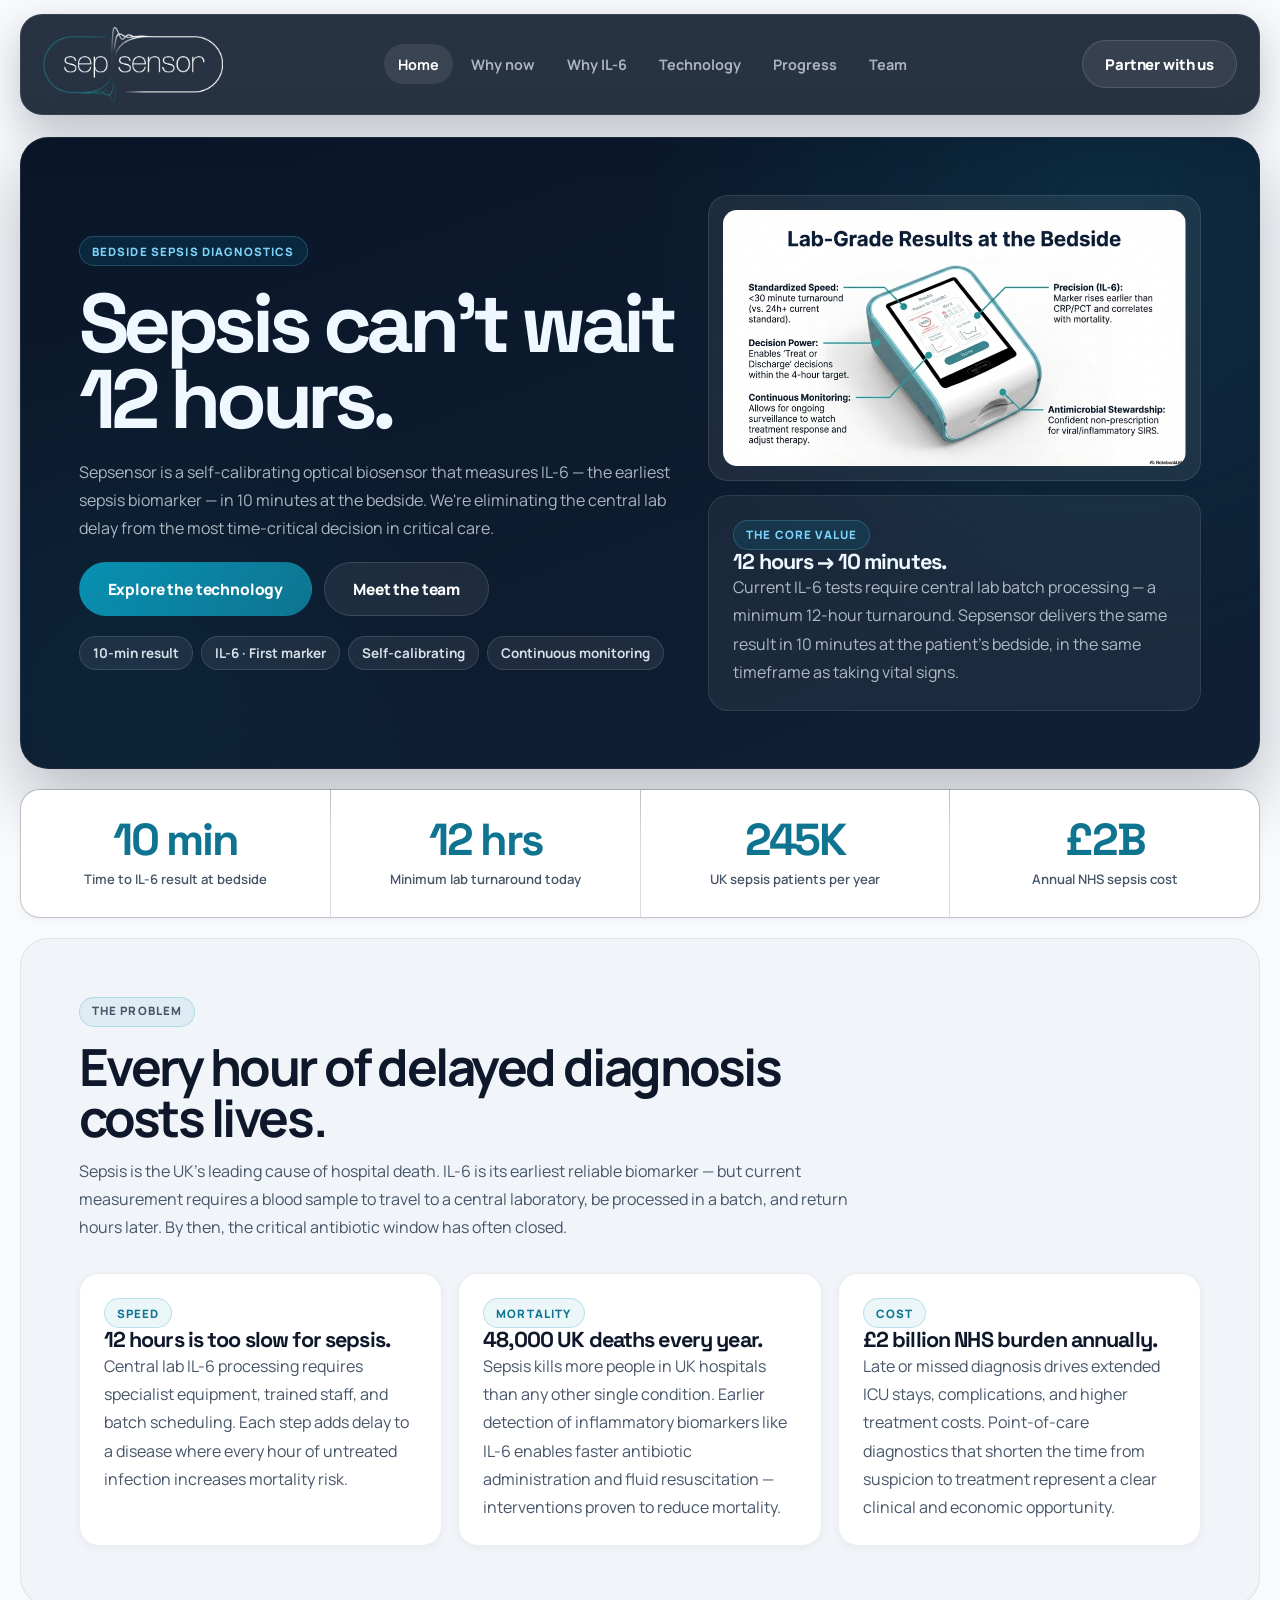
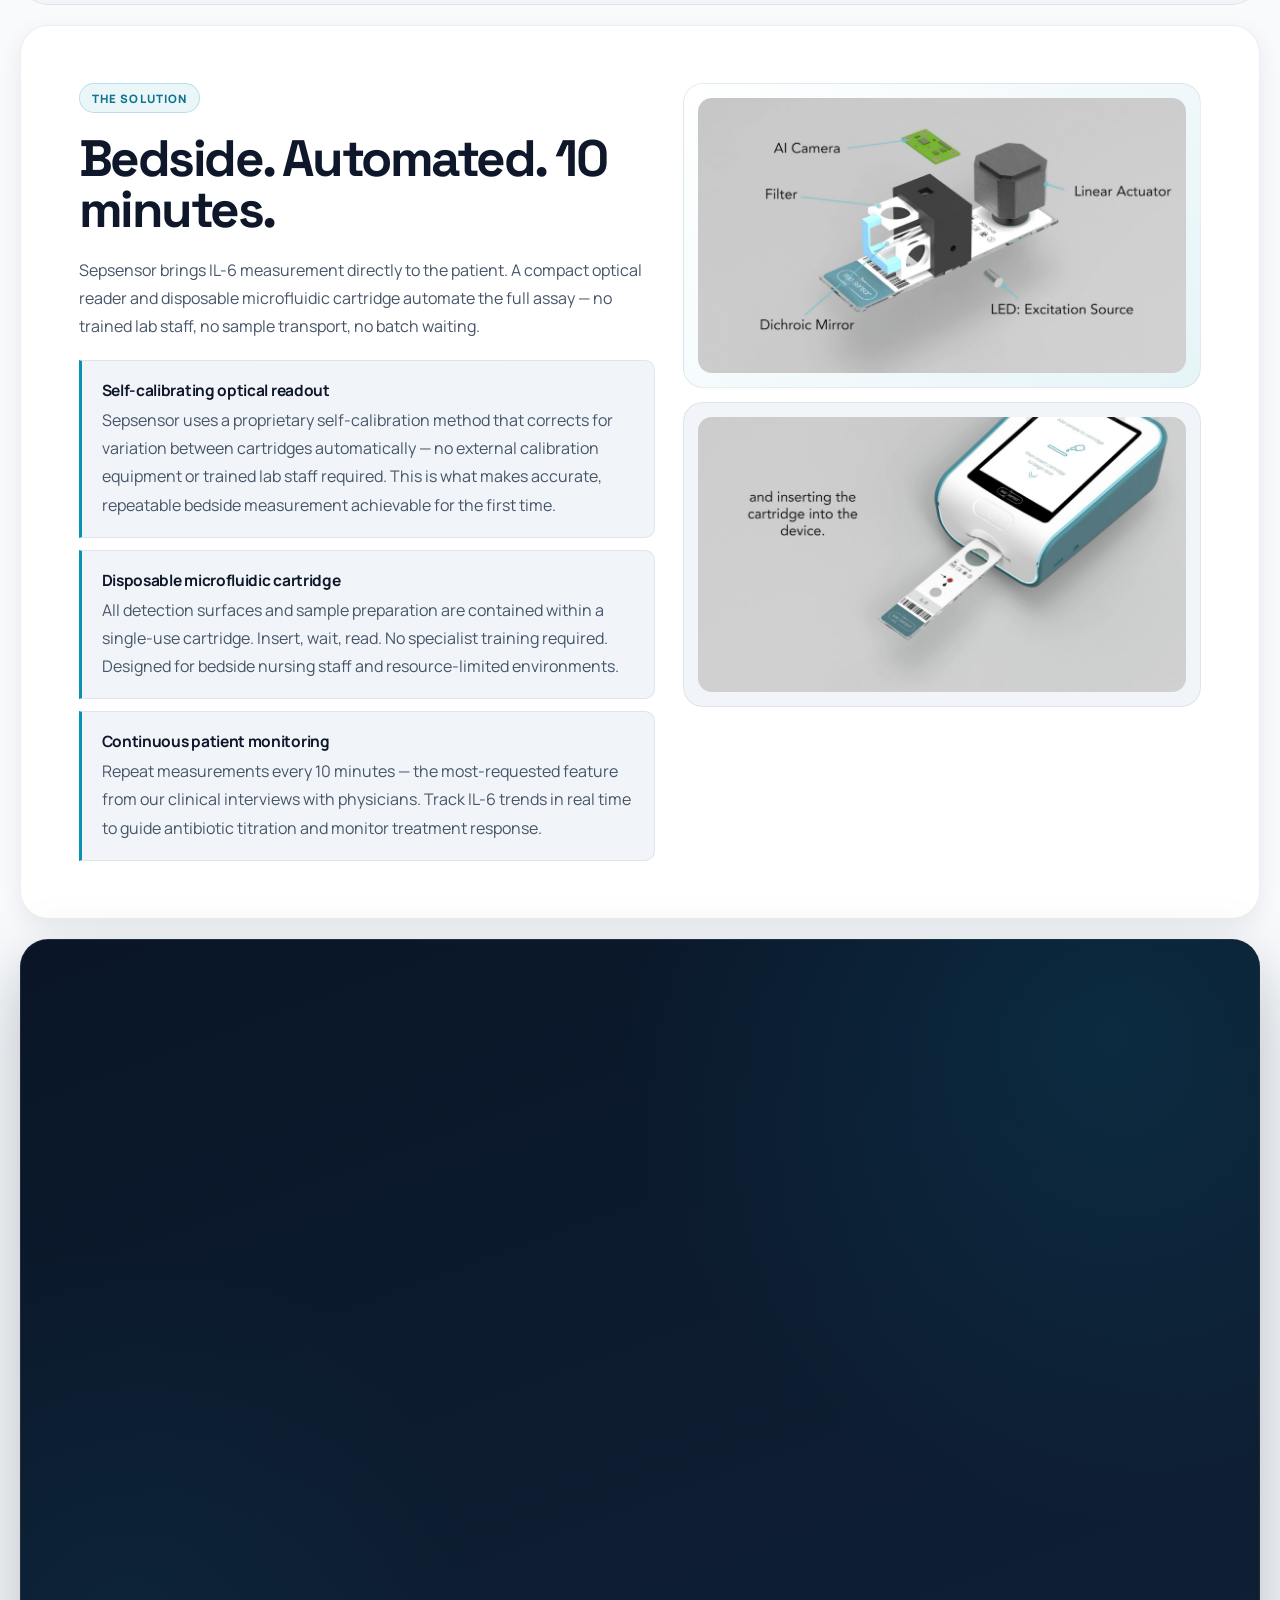
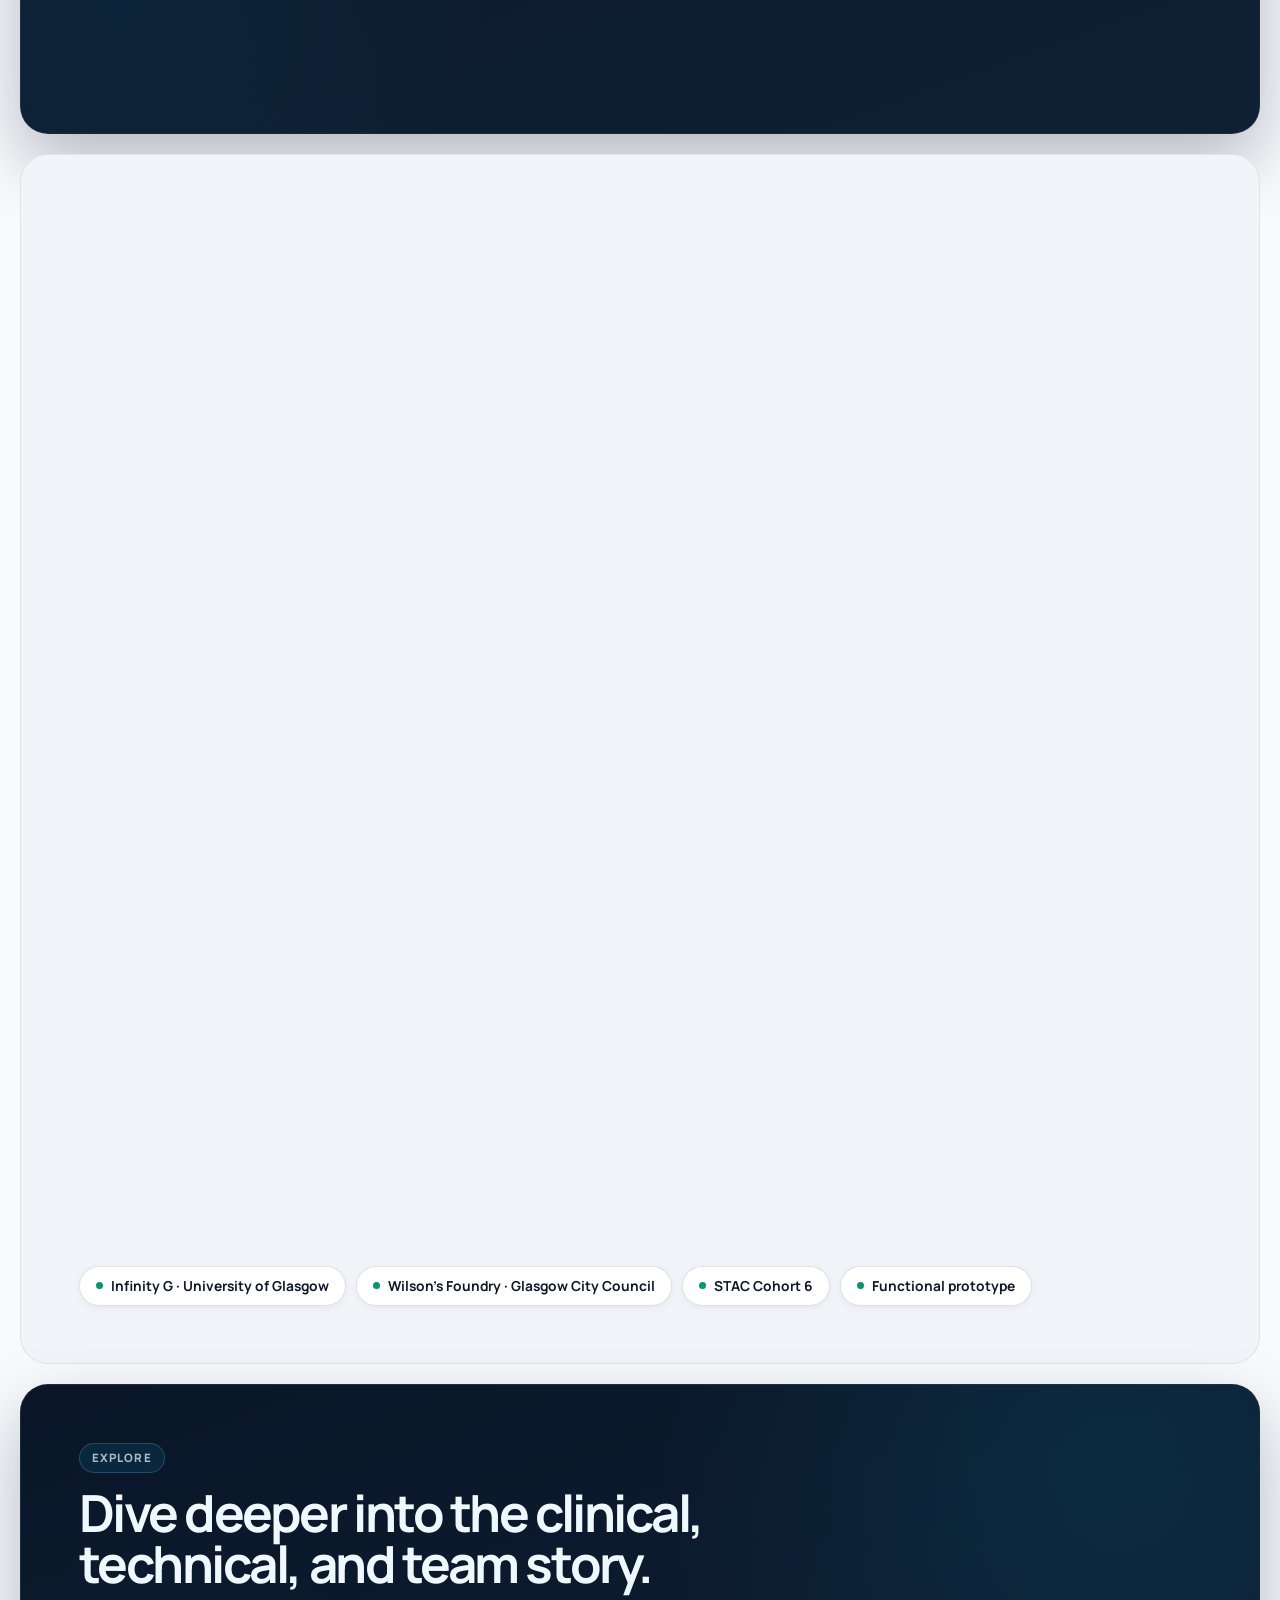
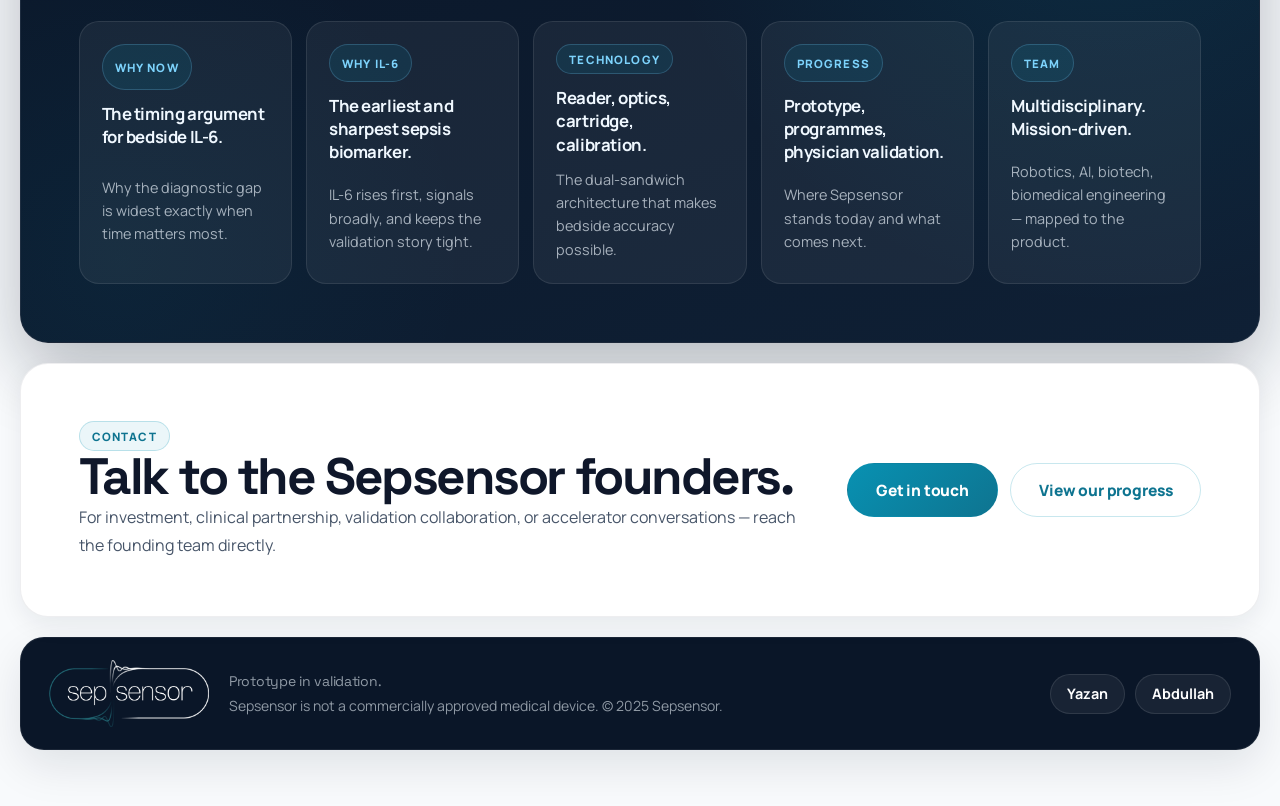
==== commit f2b68007: "Redesign: startup-style investor website with real clinical data - New clean & clinical design syste" ====
--- a/index.html
+++ b/index.html
@@ -3,15 +3,15 @@
   <head>
     <meta charset="utf-8">
     <meta name="viewport" content="width=device-width, initial-scale=1">
-    <title>Sepsensor | Bedside IL-6 platform</title>
+    <title>Sepsensor | Bedside IL-6 Diagnostics in 10 Minutes</title>
     <meta
       name="description"
-      content="Sepsensor is developing a prototype bedside IL-6 platform with a reusable reader, disposable cartridge, and ratio-based optical readout."
+      content="Sepsensor is a self-calibrating bedside biosensor for rapid sepsis detection — measuring IL-6 in human plasma in 10 minutes at the point of care."
     >
-    <meta property="og:title" content="Sepsensor">
+    <meta property="og:title" content="Sepsensor — Bedside sepsis diagnostics">
     <meta
       property="og:description"
-      content="Prototype bedside IL-6 sensing built around faster clinical visibility."
+      content="From 12 hours in the lab to 10 minutes at the bedside. Self-calibrating IL-6 biosensor for rapid sepsis detection."
     >
     <meta property="og:type" content="website">
     <meta property="og:image" content="assets/bedside-device.png">
@@ -27,11 +27,12 @@
   </head>
   <body>
     <div class="page-shell">
+
+      <!-- Header -->
       <header class="site-header">
         <a class="brand" href="index.html" aria-label="Sepsensor home">
           <img src="assets/logo.png" alt="Sepsensor logo">
         </a>
-
         <nav class="site-nav" aria-label="Primary">
           <a href="index.html">Home</a>
           <a href="why-now.html">Why now</a>
@@ -40,36 +41,34 @@
           <a href="progress.html">Progress</a>
           <a href="team.html">Team</a>
         </nav>
-
         <a
           class="button button--ghost"
           href="mailto:yazanbaseem.001@gmail.com?cc=alfakhrey.abdullah@gmail.com&subject=Sepsensor%20partnership%20enquiry"
         >
-          Partner
+          Partner with us
         </a>
       </header>
 
       <main class="site-main">
+
+        <!-- Hero -->
         <section class="section-frame section-frame--dark">
           <div class="masthead__grid">
             <div class="masthead__copy" data-reveal>
-              <p class="eyebrow">Prototype bedside IL-6 platform</p>
-              <h1 class="display">A faster path to IL-6 insight at the bedside.</h1>
+              <p class="eyebrow">Bedside sepsis diagnostics</p>
+              <h1 class="display">Sepsis can't wait 12 hours.</h1>
               <p class="lede">
-                Sepsensor is developing a prototype biosensing system that pairs a reusable reader
-                with a disposable cartridge and ratio-based optical calibration to support
-                near-patient inflammatory testing.
-              </p>
-
+                Sepsensor is a self-calibrating optical biosensor that measures IL-6 — the earliest sepsis biomarker — in 10 minutes at the bedside. We're eliminating the central lab delay from the most time-critical decision in critical care.
+              </p>
               <div class="hero-actions">
-                <a class="button" href="technology.html">View technology</a>
-                <a class="button button--ghost" href="team.html">Meet the team</a>
-              </div>
-
+                <a class="button button--lg" href="technology.html">Explore the technology</a>
+                <a class="button button--ghost button--lg" href="team.html">Meet the team</a>
+              </div>
               <div class="status-row">
-                <span class="status-chip">IL-6 first</span>
-                <span class="status-chip">Under 30 minute prototype target</span>
-                <span class="status-chip">University-linked validation</span>
+                <span class="status-chip">10-min result</span>
+                <span class="status-chip">IL-6 · First marker</span>
+                <span class="status-chip">Self-calibrating</span>
+                <span class="status-chip">Continuous monitoring</span>
               </div>
             </div>
 
@@ -77,180 +76,328 @@
               <figure class="image-panel image-panel--bright" data-reveal style="--delay: 0.06s">
                 <img
                   src="assets/bedside-device.png"
-                  alt="Sepsensor prototype reader with bedside results interface"
+                  alt="Sepsensor prototype reader — a compact optical biosensor for bedside IL-6 measurement"
                 >
               </figure>
-
-              <article class="panel panel--dark" data-reveal style="--delay: 0.1s">
-                <span class="label">Clinical value</span>
-                <h3>Time to result is part of the product thesis.</h3>
-                <p>
-                  The platform is designed around a sub-30-minute prototype ambition because
-                  bedside placement only matters if it changes the decision window.
+              <article class="panel panel--dark" data-reveal style="--delay: 0.11s">
+                <span class="label">The core value</span>
+                <h3>12 hours → 10 minutes.</h3>
+                <p>
+                  Current IL-6 tests require central lab batch processing — a minimum 12-hour turnaround. Sepsensor delivers the same result in 10 minutes at the patient's bedside, in the same timeframe as taking vital signs.
                 </p>
               </article>
             </div>
           </div>
         </section>
 
-        <section class="section-frame">
+        <!-- Stats bar -->
+        <div class="stat-grid" data-reveal>
+          <div class="stat-item">
+            <span class="stat-number">10 min</span>
+            <span class="stat-label">Time to IL-6 result at bedside</span>
+          </div>
+          <div class="stat-item">
+            <span class="stat-number">12 hrs</span>
+            <span class="stat-label">Minimum lab turnaround today</span>
+          </div>
+          <div class="stat-item">
+            <span class="stat-number">245K</span>
+            <span class="stat-label">UK sepsis patients per year</span>
+          </div>
+          <div class="stat-item">
+            <span class="stat-number">£2B</span>
+            <span class="stat-label">Annual NHS sepsis cost</span>
+          </div>
+        </div>
+
+        <!-- Problem -->
+        <section class="section-frame section-frame--muted">
           <div class="section-head" data-reveal>
-            <p class="eyebrow">Product thesis</p>
-            <h2>Professional medtech starts with a disciplined first product.</h2>
+            <p class="eyebrow">The problem</p>
+            <h2>Every hour of delayed diagnosis costs lives.</h2>
             <p>
-              Sepsensor is framed as a focused bedside program: solve a clear timing problem, start
-              with a single marker, and build a reusable system around a credible workflow.
+              Sepsis is the UK's leading cause of hospital death. IL-6 is its earliest reliable biomarker — but current measurement requires a blood sample to travel to a central laboratory, be processed in a batch, and return hours later. By then, the critical antibiotic window has often closed.
             </p>
           </div>
 
           <div class="pillar-grid">
             <article class="panel" data-reveal>
-              <span class="label">Timing</span>
-              <h3>Bedside use is the constraint.</h3>
-              <p>
-                The reader, cartridge, and interface are positioned around near-patient use rather
-                than as a generic laboratory instrument.
-              </p>
-            </article>
-
-            <article class="panel" data-reveal style="--delay: 0.04s">
-              <span class="label">Assay</span>
-              <h3>IL-6 keeps the first build legible.</h3>
-              <p>
-                A single-marker opening product makes the validation story, workflow, and partner
-                conversation easier to understand.
-              </p>
-            </article>
-
-            <article class="panel" data-reveal style="--delay: 0.08s">
-              <span class="label">Platform</span>
-              <h3>Reusable reader, disposable cartridge.</h3>
-              <p>
-                The system architecture signals that Sepsensor is pursuing a scalable platform
-                direction rather than a one-off device concept.
-              </p>
-            </article>
-          </div>
-        </section>
-
-        <section class="section-frame section-frame--muted">
+              <span class="label">Speed</span>
+              <h3>12 hours is too slow for sepsis.</h3>
+              <p>
+                Central lab IL-6 processing requires specialist equipment, trained staff, and batch scheduling. Each step adds delay to a disease where every hour of untreated infection increases mortality risk.
+              </p>
+            </article>
+
+            <article class="panel" data-reveal style="--delay: 0.05s">
+              <span class="label">Mortality</span>
+              <h3>48,000 UK deaths every year.</h3>
+              <p>
+                Sepsis kills more people in UK hospitals than any other single condition. Earlier detection of inflammatory biomarkers like IL-6 enables faster antibiotic administration and fluid resuscitation — interventions proven to reduce mortality.
+              </p>
+            </article>
+
+            <article class="panel" data-reveal style="--delay: 0.1s">
+              <span class="label">Cost</span>
+              <h3>£2 billion NHS burden annually.</h3>
+              <p>
+                Late or missed diagnosis drives extended ICU stays, complications, and higher treatment costs. Point-of-care diagnostics that shorten the time from suspicion to treatment represent a clear clinical and economic opportunity.
+              </p>
+            </article>
+          </div>
+        </section>
+
+        <!-- Solution -->
+        <section class="section-frame">
           <div class="split-layout">
             <div class="split-copy" data-reveal>
-              <p class="eyebrow">System design</p>
-              <h2 class="section-title">Reader, cartridge, and readout designed as one workflow.</h2>
+              <p class="eyebrow">The solution</p>
+              <h2 class="section-title">Bedside. Automated. 10 minutes.</h2>
               <p class="body-copy">
-                The platform story is strongest when the hardware, assay consumable, and data
-                output are shown as parts of the same bedside interaction.
+                Sepsensor brings IL-6 measurement directly to the patient. A compact optical reader and disposable microfluidic cartridge automate the full assay — no trained lab staff, no sample transport, no batch waiting.
               </p>
 
               <div class="detail-list">
                 <article class="detail-item">
-                  <strong>Reusable detection core</strong>
-                  <p>The reader anchors the optical system and provides the interface for rapid interpretation.</p>
+                  <strong>Self-calibrating optical readout</strong>
+                  <p>Sepsensor uses a proprietary self-calibration method that corrects for variation between cartridges automatically — no external calibration equipment or trained lab staff required. This is what makes accurate, repeatable bedside measurement achievable for the first time.</p>
                 </article>
 
                 <article class="detail-item">
-                  <strong>Disposable assay cartridge</strong>
-                  <p>The consumable layer keeps the bedside workflow tangible and operationally clear.</p>
+                  <strong>Disposable microfluidic cartridge</strong>
+                  <p>All detection surfaces and sample preparation are contained within a single-use cartridge. Insert, wait, read. No specialist training required. Designed for bedside nursing staff and resource-limited environments.</p>
                 </article>
 
                 <article class="detail-item">
-                  <strong>Ratio-based calibration</strong>
-                  <p>Self-calibrating readout is presented as core product logic, not an afterthought.</p>
+                  <strong>Continuous patient monitoring</strong>
+                  <p>Repeat measurements every 10 minutes — the most-requested feature from our clinical interviews with physicians. Track IL-6 trends in real time to guide antibiotic titration and monitor treatment response.</p>
                 </article>
               </div>
             </div>
 
             <div class="visual-stack">
-              <figure class="image-panel" data-reveal style="--delay: 0.04s">
-                <img src="assets/results-display.png" alt="Results interface on the Sepsensor device">
+              <figure class="image-panel image-panel--bright" data-reveal style="--delay: 0.06s">
+                <img
+                  src="assets/exploded-system.png"
+                  alt="Exploded view of the Sepsensor optical detection system"
+                >
               </figure>
-
-              <figure class="image-panel" data-reveal style="--delay: 0.08s">
+              <figure class="image-panel" data-reveal style="--delay: 0.11s">
                 <img
                   src="assets/cartridge-insert.png"
-                  alt="Disposable cartridge inserted into the Sepsensor reader"
+                  alt="Disposable microfluidic cartridge inserted into the Sepsensor reader"
                 >
               </figure>
             </div>
           </div>
         </section>
 
+        <!-- Technology teaser -->
         <section class="section-frame section-frame--dark">
           <div class="section-head" data-reveal>
-            <p class="eyebrow">Explore the site</p>
-            <h2>Move from the clinical rationale to the build, traction, and team.</h2>
+            <p class="eyebrow">Novel architecture</p>
+            <h2>The only bedside IL-6 sensor with integrated self-calibration.</h2>
             <p>
-              Each page now supports one part of the same product story so partners can understand
-              why the technology exists, how it works, and who is building it.
+              The dual-sandwich immunoassay structure is Sepsensor's core technical differentiator. It's what makes reliable, repeatable bedside measurement possible without specialist calibration equipment — and what separates us from conventional point-of-care lateral flow approaches.
             </p>
+          </div>
+
+          <div class="pillar-grid">
+            <article class="panel panel--dark" data-reveal>
+              <span class="label">Fluorescence detection</span>
+              <h3>Camera-based optical system</h3>
+              <p>
+                A compact camera and optical filter set capture fluorescence signals from the immunoassay with high sensitivity. The camera-based approach enables portable, low-cost detection without the optical precision components of benchtop instruments.
+              </p>
+            </article>
+
+            <article class="panel panel--dark" data-reveal style="--delay: 0.05s">
+              <span class="label">Self-calibration</span>
+              <h3>Ratio-based accuracy correction</h3>
+              <p>
+                The ratio of detection fluorophore to calibration fluorophore intensity automatically corrects for cartridge-to-cartridge manufacturing variation. This is uniquely integrated into the assay chemistry itself — not bolted on as a separate calibration step.
+              </p>
+            </article>
+
+            <article class="panel panel--dark" data-reveal style="--delay: 0.1s">
+              <span class="label">Signal processing</span>
+              <h3>Image processing to IL-6 concentration</h3>
+              <p>
+                Custom signal processing algorithms convert raw fluorescence image data to quantitative IL-6 concentration in real time. The platform is designed to evolve toward AI-assisted trend interpretation and multi-biomarker expansion.
+              </p>
+            </article>
+          </div>
+
+          <div style="margin-top: 28px" data-reveal>
+            <a class="button" href="technology.html">Deep-dive into the technology →</a>
+          </div>
+        </section>
+
+        <!-- Traction -->
+        <section class="section-frame section-frame--muted">
+          <div class="section-head" data-reveal>
+            <p class="eyebrow">Traction</p>
+            <h2>From SensUs concept to funded, validated prototype.</h2>
+            <p>
+              Sepsensor has moved from a university biosensor competition entry to a functional prototype with programme backing, physician validation, and accelerator support — built over a year with no external investment.
+            </p>
+          </div>
+
+          <div class="timeline" data-reveal>
+            <article class="timeline-item">
+              <div class="timeline-index">01</div>
+              <div>
+                <span class="label">Origin</span>
+                <h3>SensUs international biosensor competition</h3>
+                <p>
+                  The project originated through the SensUs competition — establishing the IL-6 detection concept, forming the interdisciplinary team, and defining the bedside use case as the core product thesis.
+                </p>
+              </div>
+            </article>
+
+            <article class="timeline-item">
+              <div class="timeline-index">02</div>
+              <div>
+                <span class="label">Grant &amp; lab access</span>
+                <h3>Infinity G Deep Tech Venture Builder — University of Glasgow</h3>
+                <p>
+                  Awarded grant funding and incubation support through the University of Glasgow's Infinity G deep tech programme. Provided lab access, equipment, 3D printing, electronics services, and structured business development support.
+                </p>
+              </div>
+            </article>
+
+            <article class="timeline-item">
+              <div class="timeline-index">03</div>
+              <div>
+                <span class="label">Innovation grant</span>
+                <h3>Wilson's Foundry — Glasgow City Council</h3>
+                <p>
+                  Received innovation grant funding through Glasgow City Council's Wilson's Foundry programme to support continued prototype hardware development and component testing.
+                </p>
+              </div>
+            </article>
+
+            <article class="timeline-item">
+              <div class="timeline-index">04</div>
+              <div>
+                <span class="label">Accelerator</span>
+                <h3>STAC Cohort 6 — Scottish Technology Accelerator</h3>
+                <p>
+                  Selected for STAC Cohort 6 — Scotland's leading deep-tech accelerator — for commercialisation support, IP strategy, regulatory pathway development, and scale preparation ahead of clinical trials.
+                </p>
+              </div>
+            </article>
+
+            <article class="timeline-item">
+              <div class="timeline-index">05</div>
+              <div>
+                <span class="label">Now</span>
+                <h3>Functional prototype under active validation</h3>
+                <p>
+                  A functional prototype is actively being tested and validated. IL-6 concentration measurements are being collected to build the IP protection evidence base. Physician interviews have confirmed demand and shaped the feature roadmap.
+                </p>
+              </div>
+            </article>
+          </div>
+
+          <div style="margin-top: 24px" data-reveal>
+            <div class="traction-row">
+              <span class="traction-badge">
+                <span class="traction-badge--dot"></span>
+                Infinity G · University of Glasgow
+              </span>
+              <span class="traction-badge">
+                <span class="traction-badge--dot"></span>
+                Wilson's Foundry · Glasgow City Council
+              </span>
+              <span class="traction-badge">
+                <span class="traction-badge--dot"></span>
+                STAC Cohort 6
+              </span>
+              <span class="traction-badge">
+                <span class="traction-badge--dot"></span>
+                Functional prototype
+              </span>
+            </div>
+          </div>
+        </section>
+
+        <!-- Page navigation -->
+        <section class="section-frame section-frame--dark">
+          <div class="section-head" data-reveal>
+            <p class="eyebrow">Explore</p>
+            <h2>Dive deeper into the clinical, technical, and team story.</h2>
           </div>
 
           <div class="page-links">
             <a class="link-card link-card--dark" href="why-now.html" data-reveal>
               <span class="label">Why now</span>
-              <strong>Timing defines the value of the result.</strong>
-              <p>The case for moving signal generation closer to the bedside.</p>
+              <strong>The timing argument for bedside IL-6.</strong>
+              <p>Why the diagnostic gap is widest exactly when time matters most.</p>
             </a>
 
             <a class="link-card link-card--dark" href="il6.html" data-reveal style="--delay: 0.03s">
               <span class="label">Why IL-6</span>
-              <strong>Start with one marker and a clearer product wedge.</strong>
-              <p>Why focus is part of the commercialization strategy.</p>
+              <strong>The earliest and sharpest sepsis biomarker.</strong>
+              <p>IL-6 rises first, signals broadly, and keeps the validation story tight.</p>
             </a>
 
             <a class="link-card link-card--dark" href="technology.html" data-reveal style="--delay: 0.06s">
               <span class="label">Technology</span>
-              <strong>Reader, optics, cartridge, and calibration.</strong>
-              <p>The core technical architecture behind the prototype platform.</p>
+              <strong>Reader, optics, cartridge, calibration.</strong>
+              <p>The dual-sandwich architecture that makes bedside accuracy possible.</p>
             </a>
 
             <a class="link-card link-card--dark" href="progress.html" data-reveal style="--delay: 0.09s">
               <span class="label">Progress</span>
-              <strong>Build, validation, and venture momentum.</strong>
-              <p>Where the program has already moved beyond the concept stage.</p>
+              <strong>Prototype, programmes, physician validation.</strong>
+              <p>Where Sepsensor stands today and what comes next.</p>
             </a>
 
             <a class="link-card link-card--dark" href="team.html" data-reveal style="--delay: 0.12s">
               <span class="label">Team</span>
-              <strong>Assay, detection, chemistry, electronics, and guidance.</strong>
-              <p>The interdisciplinary team shaping the first bedside product.</p>
+              <strong>Multidisciplinary. Mission-driven.</strong>
+              <p>Robotics, AI, biotech, biomedical engineering — mapped to the product.</p>
             </a>
           </div>
         </section>
 
+        <!-- Contact CTA -->
         <section class="section-frame">
           <div class="contact-strip">
             <div data-reveal>
               <p class="eyebrow">Contact</p>
-              <h2 class="section-title">Talk to the team behind Sepsensor.</h2>
+              <h2 class="section-title">Talk to the Sepsensor founders.</h2>
               <p class="body-copy">
-                For partnership, validation, or product conversations, the website keeps direct
-                founder contact visible and easy to reach.
-              </p>
-            </div>
-
-            <div class="contact-actions" data-reveal style="--delay: 0.04s">
-              <a class="button" href="mailto:yazanbaseem.001@gmail.com">Email Yazan</a>
-              <a class="button" href="mailto:alfakhrey.abdullah@gmail.com">Email Abdullah</a>
-            </div>
-          </div>
-        </section>
+                For investment, clinical partnership, validation collaboration, or accelerator conversations — reach the founding team directly.
+              </p>
+            </div>
+            <div class="contact-actions" data-reveal style="--delay: 0.05s">
+              <a
+                class="button button--lg"
+                href="mailto:yazanbaseem.001@gmail.com?cc=alfakhrey.abdullah@gmail.com&subject=Sepsensor%20enquiry"
+              >
+                Get in touch
+              </a>
+              <a class="button button--outline button--lg" href="progress.html">View our progress</a>
+            </div>
+          </div>
+        </section>
+
       </main>
 
       <footer class="site-footer">
         <img src="assets/logo.png" alt="Sepsensor logo">
-
         <div>
           <p class="site-footer__title">Prototype in validation.</p>
-          <p>Sepsensor is not a commercially approved medical device.</p>
+          <p>Sepsensor is not a commercially approved medical device. &copy; 2025 Sepsensor.</p>
         </div>
-
         <div class="footer-links">
           <a href="mailto:yazanbaseem.001@gmail.com">Yazan</a>
           <a href="mailto:alfakhrey.abdullah@gmail.com">Abdullah</a>
         </div>
       </footer>
+
     </div>
   </body>
 </html>
--- a/styles.css
+++ b/styles.css
@@ -3,28 +3,42 @@
 }
 
 :root {
-  --bg: #f3f5f7;
-  --bg-soft: #f6f2eb;
-  --surface: rgba(255, 255, 255, 0.92);
-  --surface-soft: rgba(242, 246, 248, 0.94);
-  --ink: #0f2230;
-  --ink-soft: #526373;
-  --dark: #08131d;
-  --dark-elevated: #0f2434;
-  --dark-soft: #14344b;
-  --accent: #39c0d8;
-  --accent-strong: #1ea7c1;
-  --accent-soft: #8fdee8;
-  --line: rgba(15, 34, 48, 0.1);
-  --line-strong: rgba(15, 34, 48, 0.16);
+  --bg: #f8fafc;
+  --bg-soft: #f1f5f9;
+  --surface: #ffffff;
+
+  --ink: #0f172a;
+  --ink-soft: #475569;
+  --ink-muted: #94a3b8;
+
+  --dark: #0a1628;
+  --dark-elevated: #0f2035;
+  --dark-soft: #1a3050;
+
+  --accent: #0891b2;
+  --accent-strong: #0e7490;
+  --accent-soft: #7dd3fc;
+  --accent-bg: rgba(8, 145, 178, 0.08);
+  --accent-border: rgba(8, 145, 178, 0.22);
+
+  --success: #059669;
+  --success-bg: rgba(5, 150, 105, 0.1);
+
+  --line: rgba(15, 23, 42, 0.07);
+  --line-strong: rgba(15, 23, 42, 0.12);
   --line-inverse: rgba(255, 255, 255, 0.1);
-  --shadow-lg: 0 26px 70px rgba(8, 19, 29, 0.12);
-  --shadow-md: 0 16px 40px rgba(8, 19, 29, 0.09);
-  --radius-2xl: 36px;
-  --radius-xl: 28px;
-  --radius-lg: 22px;
-  --radius-md: 18px;
-  --page-width: min(1280px, calc(100vw - 28px));
+
+  --shadow-xl: 0 24px 64px rgba(10, 22, 40, 0.14);
+  --shadow-lg: 0 16px 44px rgba(10, 22, 40, 0.1);
+  --shadow-md: 0 8px 24px rgba(10, 22, 40, 0.07);
+  --shadow-sm: 0 2px 8px rgba(10, 22, 40, 0.05);
+
+  --radius-2xl: 28px;
+  --radius-xl: 20px;
+  --radius-lg: 14px;
+  --radius-md: 10px;
+
+  --page-width: min(1240px, calc(100vw - 32px));
 }
 
 *,
@@ -34,27 +48,12 @@
 }
 
 body {
-  position: relative;
   margin: 0;
   min-width: 320px;
   overflow-x: hidden;
   font-family: "Manrope", sans-serif;
   color: var(--ink);
-  background:
-    radial-gradient(circle at top left, rgba(57, 192, 216, 0.12), transparent 20%),
-    radial-gradient(circle at 80% 8%, rgba(57, 192, 216, 0.08), transparent 16%),
-    linear-gradient(180deg, #eef2f5 0%, var(--bg) 42%, var(--bg-soft) 100%);
-}
-
-body::before {
-  content: "";
-  position: fixed;
-  inset: 0;
-  pointer-events: none;
-  background:
-    linear-gradient(rgba(15, 34, 48, 0.03) 1px, transparent 1px) 0 0 / 84px 84px,
-    linear-gradient(90deg, rgba(15, 34, 48, 0.03) 1px, transparent 1px) 0 0 / 84px 84px;
-  mask-image: linear-gradient(180deg, rgba(0, 0, 0, 0.28), transparent 72%);
+  background: var(--bg);
 }
 
 img {
@@ -75,37 +74,71 @@
   margin: 0;
 }
 
+/* ── Page shell ──────────────────────────────────────────── */
+
 .page-shell {
   width: var(--page-width);
   margin: 0 auto;
-  padding: 18px 0 48px;
-}
+  padding: 14px 0 56px;
+}
+
+/* ── Announcement bar ────────────────────────────────────── */
+
+.announce-bar {
+  display: flex;
+  align-items: center;
+  justify-content: center;
+  gap: 10px;
+  padding: 11px 20px;
+  margin-bottom: 14px;
+  background: var(--dark);
+  border: 1px solid rgba(255, 255, 255, 0.08);
+  border-radius: 16px;
+  color: rgba(255, 255, 255, 0.82);
+  font-size: 0.82rem;
+  font-weight: 700;
+  letter-spacing: 0.025em;
+  text-align: center;
+}
+
+.announce-dot {
+  width: 6px;
+  height: 6px;
+  border-radius: 50%;
+  background: var(--accent);
+  flex-shrink: 0;
+  animation: pulse 2.4s ease-in-out infinite;
+}
+
+@keyframes pulse {
+  0%, 100% { opacity: 1; }
+  50% { opacity: 0.38; }
+}
+
+/* ── Header ──────────────────────────────────────────────── */
 
 .site-header {
   position: sticky;
-  top: 16px;
+  top: 14px;
   z-index: 30;
   display: grid;
   grid-template-columns: auto 1fr auto;
-  gap: 18px;
-  align-items: center;
-  padding: 14px 18px;
-  margin-bottom: 26px;
-  background: rgba(8, 19, 29, 0.84);
+  gap: 16px;
+  align-items: center;
+  padding: 12px 22px;
+  margin-bottom: 22px;
+  background: rgba(10, 22, 40, 0.88);
   border: 1px solid rgba(255, 255, 255, 0.08);
-  border-radius: 24px;
-  color: #f6fbff;
-  backdrop-filter: blur(20px);
-  box-shadow: 0 18px 42px rgba(8, 19, 29, 0.2);
-  transition:
-    background 0.25s ease,
-    box-shadow 0.25s ease,
-    transform 0.25s ease;
+  border-radius: 22px;
+  color: #f0f8ff;
+  backdrop-filter: blur(24px);
+  box-shadow: 0 16px 40px rgba(10, 22, 40, 0.24);
+  transition: background 0.25s ease, box-shadow 0.25s ease;
 }
 
 .site-header--scrolled {
-  background: rgba(8, 19, 29, 0.93);
-  box-shadow: 0 22px 48px rgba(8, 19, 29, 0.28);
+  background: rgba(10, 22, 40, 0.96);
+  box-shadow: 0 20px 52px rgba(10, 22, 40, 0.32);
 }
 
 .brand {
@@ -114,7 +147,7 @@
 }
 
 .brand img {
-  width: min(192px, 42vw);
+  width: min(180px, 40vw);
   height: auto;
 }
 
@@ -122,94 +155,112 @@
   display: flex;
   flex-wrap: wrap;
   justify-content: center;
-  gap: 8px;
+  gap: 4px;
 }
 
 .site-nav a {
   display: inline-flex;
   align-items: center;
-  min-height: 42px;
+  min-height: 40px;
   padding: 0 14px;
-  border: 1px solid transparent;
   border-radius: 999px;
-  color: rgba(246, 251, 255, 0.72);
-  font-size: 0.93rem;
+  color: rgba(240, 248, 255, 0.66);
+  font-size: 0.9rem;
   font-weight: 700;
-  transition:
-    color 0.2s ease,
-    background 0.2s ease,
-    border-color 0.2s ease;
+  transition: color 0.2s ease, background 0.2s ease;
 }
 
 .site-nav a:hover,
 .site-nav a:focus-visible,
 .site-nav a.is-current {
   color: #ffffff;
-  background: rgba(255, 255, 255, 0.08);
-  border-color: rgba(255, 255, 255, 0.12);
-}
+  background: rgba(255, 255, 255, 0.09);
+}
+
+/* ── Buttons ─────────────────────────────────────────────── */
 
 .button {
   display: inline-flex;
   align-items: center;
   justify-content: center;
   min-height: 48px;
-  padding: 0 18px;
-  border: 1px solid transparent;
+  padding: 0 22px;
+  border: 1.5px solid transparent;
   border-radius: 999px;
-  background: linear-gradient(135deg, var(--accent), var(--accent-strong));
-  color: #08131d;
-  font-size: 0.95rem;
+  background: linear-gradient(135deg, var(--accent) 0%, var(--accent-strong) 100%);
+  color: #ffffff;
+  font-size: 0.93rem;
   font-weight: 800;
-  letter-spacing: -0.02em;
-  transition:
-    transform 0.2s ease,
-    box-shadow 0.2s ease,
-    background 0.2s ease;
+  letter-spacing: -0.01em;
+  transition: transform 0.2s ease, box-shadow 0.2s ease, opacity 0.2s ease;
 }
 
 .button:hover,
 .button:focus-visible {
-  transform: translateY(-1px);
-  box-shadow: 0 14px 28px rgba(57, 192, 216, 0.25);
-}
-
-.button--ghost,
+  transform: translateY(-2px);
+  box-shadow: 0 12px 28px rgba(8, 145, 178, 0.32);
+}
+
+.button--ghost {
+  background: rgba(255, 255, 255, 0.07);
+  color: #ffffff;
+  border-color: rgba(255, 255, 255, 0.13);
+  box-shadow: none;
+}
+
+.button--ghost:hover {
+  background: rgba(255, 255, 255, 0.12);
+  transform: translateY(-2px);
+  box-shadow: none;
+}
+
 .button--outline {
-  background: rgba(255, 255, 255, 0.06);
-  color: #ffffff;
-  border-color: rgba(255, 255, 255, 0.12);
+  background: transparent;
+  color: var(--accent-strong);
+  border-color: var(--accent-border);
+}
+
+.button--outline:hover {
+  background: var(--accent-bg);
   box-shadow: none;
 }
 
+.button--lg {
+  min-height: 54px;
+  padding: 0 28px;
+  font-size: 0.97rem;
+}
+
+/* ── Main grid ───────────────────────────────────────────── */
+
 .site-main {
   display: grid;
-  gap: 24px;
-}
+  gap: 20px;
+}
+
+/* ── Section frame ───────────────────────────────────────── */
 
 .section-frame {
   position: relative;
   overflow: hidden;
-  padding: clamp(26px, 4vw, 52px);
+  padding: clamp(32px, 4.5vw, 60px);
   background: var(--surface);
   border: 1px solid var(--line);
   border-radius: var(--radius-2xl);
-  box-shadow: var(--shadow-lg);
+  box-shadow: var(--shadow-md);
 }
 
 .section-frame--muted {
-  background:
-    linear-gradient(180deg, rgba(236, 242, 245, 0.96), rgba(247, 249, 250, 0.98)),
-    linear-gradient(135deg, rgba(57, 192, 216, 0.05), transparent 40%);
+  background: var(--bg-soft);
+  box-shadow: none;
+  border-color: var(--line);
 }
 
 .section-frame--dark {
-  background:
-    radial-gradient(circle at top right, rgba(57, 192, 216, 0.16), transparent 28%),
-    linear-gradient(180deg, var(--dark) 0%, var(--dark-elevated) 100%);
-  border-color: var(--line-inverse);
-  color: #f6fbff;
-  box-shadow: 0 32px 70px rgba(8, 19, 29, 0.26);
+  background: linear-gradient(160deg, var(--dark) 0%, var(--dark-elevated) 100%);
+  border-color: rgba(255, 255, 255, 0.07);
+  color: #f0f8ff;
+  box-shadow: 0 28px 68px rgba(10, 22, 40, 0.28);
 }
 
 .section-frame--dark::after {
@@ -218,34 +269,24 @@
   inset: 0;
   pointer-events: none;
   background:
-    linear-gradient(rgba(255, 255, 255, 0.04) 1px, transparent 1px) 0 0 / 72px 72px,
-    linear-gradient(90deg, rgba(255, 255, 255, 0.04) 1px, transparent 1px) 0 0 / 72px 72px;
-  mask-image: linear-gradient(180deg, rgba(0, 0, 0, 0.18), transparent 78%);
-}
-
-.section-head,
-.split-copy,
-.masthead__copy,
-.page-intro__copy,
-.page-intro__aside,
-.contact-strip,
-.site-footer {
-  position: relative;
-  z-index: 1;
-}
+    radial-gradient(circle at 88% 12%, rgba(8, 145, 178, 0.14), transparent 38%),
+    radial-gradient(circle at 8% 85%, rgba(8, 145, 178, 0.07), transparent 28%);
+}
+
+/* ── Eyebrow / Label ─────────────────────────────────────── */
 
 .eyebrow,
 .label {
   display: inline-flex;
   align-items: center;
   width: fit-content;
-  min-height: 32px;
-  padding: 0 13px;
-  border: 1px solid rgba(57, 192, 216, 0.18);
+  min-height: 30px;
+  padding: 0 12px;
+  border: 1px solid var(--accent-border);
   border-radius: 999px;
-  background: rgba(57, 192, 216, 0.1);
+  background: var(--accent-bg);
   color: var(--accent-strong);
-  font-size: 0.73rem;
+  font-size: 0.72rem;
   font-weight: 800;
   letter-spacing: 0.1em;
   text-transform: uppercase;
@@ -253,10 +294,12 @@
 
 .section-frame--dark .eyebrow,
 .section-frame--dark .label {
-  background: rgba(57, 192, 216, 0.12);
-  border-color: rgba(143, 222, 232, 0.18);
+  background: rgba(8, 145, 178, 0.14);
+  border-color: rgba(125, 211, 252, 0.22);
   color: var(--accent-soft);
 }
+
+/* ── Display / Headings ──────────────────────────────────── */
 
 .display,
 .section-title,
@@ -268,15 +311,16 @@
 }
 
 .display {
-  max-width: 11ch;
-  font-size: clamp(3rem, 6vw, 6.25rem);
+  font-size: clamp(3rem, 6.5vw, 6.5rem);
+  line-height: 0.91;
+  letter-spacing: -0.065em;
+  font-weight: 700;
+}
+
+.display--page {
+  font-size: clamp(2.6rem, 5vw, 4.8rem);
   line-height: 0.94;
-  letter-spacing: -0.06em;
-}
-
-.display--page {
-  max-width: 12ch;
-  font-size: clamp(2.7rem, 5vw, 5rem);
+  letter-spacing: -0.056em;
 }
 
 .lede,
@@ -288,7 +332,7 @@
 .person-card p,
 .site-footer p {
   color: var(--ink-soft);
-  line-height: 1.72;
+  line-height: 1.76;
 }
 
 .section-frame--dark .lede,
@@ -297,7 +341,34 @@
 .section-frame--dark .panel p,
 .section-frame--dark .detail-item p,
 .section-frame--dark .timeline-item p {
-  color: rgba(246, 251, 255, 0.76);
+  color: rgba(240, 248, 255, 0.7);
+}
+
+/* ── Hero layout ─────────────────────────────────────────── */
+
+.masthead__grid {
+  display: grid;
+  grid-template-columns: minmax(0, 1fr) minmax(320px, 0.82fr);
+  gap: 28px;
+  align-items: center;
+}
+
+.masthead__copy,
+.split-copy {
+  display: grid;
+  gap: 20px;
+  align-content: start;
+  position: relative;
+  z-index: 1;
+}
+
+.masthead__visual,
+.visual-stack {
+  display: grid;
+  gap: 14px;
+  align-content: start;
+  position: relative;
+  z-index: 1;
 }
 
 .hero-actions,
@@ -311,300 +382,431 @@
 .status-row {
   display: flex;
   flex-wrap: wrap;
-  gap: 10px;
+  gap: 8px;
 }
 
 .status-chip {
   display: inline-flex;
   align-items: center;
-  min-height: 36px;
-  padding: 0 12px;
+  min-height: 34px;
+  padding: 0 13px;
   border: 1px solid rgba(255, 255, 255, 0.12);
   border-radius: 999px;
-  background: rgba(255, 255, 255, 0.06);
-  color: rgba(246, 251, 255, 0.86);
-  font-size: 0.88rem;
+  background: rgba(255, 255, 255, 0.07);
+  color: rgba(240, 248, 255, 0.88);
+  font-size: 0.84rem;
   font-weight: 700;
 }
 
+/* ── Stat grid ───────────────────────────────────────────── */
+
+.stat-grid {
+  display: grid;
+  grid-template-columns: repeat(4, 1fr);
+  border: 1px solid var(--line-strong);
+  border-radius: var(--radius-xl);
+  overflow: hidden;
+  background: var(--line-strong);
+  gap: 1px;
+  box-shadow: var(--shadow-sm);
+}
+
+.stat-item {
+  display: grid;
+  gap: 7px;
+  padding: 28px 22px;
+  background: var(--surface);
+  text-align: center;
+}
+
+.stat-number {
+  font-family: "Space Grotesk", sans-serif;
+  font-size: clamp(1.9rem, 3.5vw, 3rem);
+  font-weight: 700;
+  line-height: 1;
+  letter-spacing: -0.05em;
+  color: var(--accent-strong);
+}
+
+.stat-label {
+  font-size: 0.82rem;
+  font-weight: 600;
+  color: var(--ink-soft);
+  line-height: 1.42;
+}
+
+/* ── Section head ────────────────────────────────────────── */
+
 .section-head {
   display: grid;
-  gap: 12px;
-  max-width: 760px;
-  margin-bottom: 26px;
+  gap: 14px;
+  max-width: 780px;
+  margin-bottom: 32px;
+  position: relative;
+  z-index: 1;
 }
 
 .section-title,
 .section-head h2,
 .split-copy h2 {
-  font-size: clamp(2rem, 4vw, 3.35rem);
-  line-height: 0.98;
-  letter-spacing: -0.05em;
-}
-
-.masthead__grid,
-.page-intro__grid,
-.split-layout,
-.contact-strip {
-  display: grid;
-  gap: 24px;
-}
-
-.masthead__grid {
-  grid-template-columns: minmax(0, 1.05fr) minmax(340px, 0.95fr);
-  align-items: end;
-}
-
-.page-intro__grid {
-  grid-template-columns: minmax(0, 1fr) minmax(320px, 0.9fr);
-  align-items: start;
-}
-
-.masthead__copy,
-.page-intro__copy,
-.split-copy {
-  display: grid;
-  gap: 18px;
-  align-content: start;
-}
-
-.masthead__visual,
-.page-intro__aside,
-.visual-stack {
-  display: grid;
-  gap: 14px;
-  align-content: start;
-}
-
-.panel,
-.image-panel,
-.detail-item,
-.timeline,
-.link-card,
-.site-footer {
+  font-size: clamp(2rem, 4vw, 3.3rem);
+  line-height: 1;
+  letter-spacing: -0.048em;
+}
+
+/* ── Panels ──────────────────────────────────────────────── */
+
+.panel {
+  padding: 24px;
+  border-radius: var(--radius-xl);
+  background: var(--surface);
   border: 1px solid var(--line);
-  box-shadow: var(--shadow-md);
-}
-
-.panel,
-.link-card,
-.detail-item,
-.person-card {
-  padding: 22px;
-  border-radius: var(--radius-xl);
-  background: rgba(255, 255, 255, 0.9);
-}
-
-.panel--dark,
-.section-frame--dark .detail-item,
-.section-frame--dark .timeline,
-.section-frame--dark .person-card,
-.link-card.link-card--dark {
-  background: rgba(255, 255, 255, 0.06);
-  border-color: var(--line-inverse);
-  color: #f6fbff;
+  box-shadow: var(--shadow-sm);
+}
+
+.panel--dark {
+  background: rgba(255, 255, 255, 0.055);
+  border-color: rgba(255, 255, 255, 0.09);
+  color: #f0f8ff;
+  box-shadow: none;
 }
 
 .panel h3,
 .timeline-item h3,
 .person-card h3 {
-  font-size: 1.42rem;
-  line-height: 1.08;
+  font-size: 1.35rem;
+  line-height: 1.1;
   letter-spacing: -0.04em;
 }
 
-.fact-grid,
-.pillar-grid,
-.page-links,
-.people-grid {
-  display: grid;
-  gap: 16px;
-}
+/* ── Pillar / Fact grids ─────────────────────────────────── */
 
 .fact-grid,
 .pillar-grid {
+  display: grid;
   grid-template-columns: repeat(3, minmax(0, 1fr));
-}
+  gap: 16px;
+}
+
+/* ── Page links ──────────────────────────────────────────── */
 
 .page-links {
+  display: grid;
   grid-template-columns: repeat(5, minmax(0, 1fr));
+  gap: 14px;
+  position: relative;
+  z-index: 1;
 }
 
 .link-card {
   display: grid;
   gap: 12px;
-  min-height: 220px;
-  transition:
-    transform 0.2s ease,
-    border-color 0.2s ease,
-    box-shadow 0.2s ease;
+  min-height: 210px;
+  padding: 22px;
+  border-radius: var(--radius-xl);
+  background: var(--surface);
+  border: 1px solid var(--line);
+  box-shadow: var(--shadow-sm);
+  transition: transform 0.22s ease, box-shadow 0.22s ease, border-color 0.22s ease;
+}
+
+.link-card--dark {
+  background: rgba(255, 255, 255, 0.055);
+  border-color: rgba(255, 255, 255, 0.09);
+  color: #f0f8ff;
+  box-shadow: none;
 }
 
 .link-card strong {
-  font-size: 1.1rem;
-  line-height: 1.36;
-  letter-spacing: -0.03em;
+  font-size: 1.05rem;
+  line-height: 1.38;
+  letter-spacing: -0.025em;
+}
+
+.link-card p {
+  color: var(--ink-soft);
+  font-size: 0.9rem;
+  line-height: 1.62;
+}
+
+.link-card--dark p {
+  color: rgba(240, 248, 255, 0.66);
 }
 
 .link-card:hover,
 .link-card:focus-visible {
   transform: translateY(-3px);
-  border-color: rgba(57, 192, 216, 0.18);
-  box-shadow: 0 22px 48px rgba(8, 19, 29, 0.14);
-}
+  box-shadow: var(--shadow-lg);
+  border-color: var(--accent-border);
+}
+
+/* ── Split layout ────────────────────────────────────────── */
 
 .split-layout {
-  grid-template-columns: minmax(0, 1fr) minmax(320px, 0.96fr);
-  align-items: stretch;
-}
+  display: grid;
+  grid-template-columns: minmax(0, 1fr) minmax(300px, 0.9fr);
+  gap: 28px;
+  align-items: start;
+}
+
+/* ── Page intro ──────────────────────────────────────────── */
+
+.page-intro__grid {
+  display: grid;
+  grid-template-columns: minmax(0, 1fr) minmax(300px, 0.82fr);
+  gap: 28px;
+  align-items: start;
+}
+
+.page-intro__copy {
+  display: grid;
+  gap: 20px;
+  align-content: start;
+  position: relative;
+  z-index: 1;
+}
+
+.page-intro__aside {
+  display: grid;
+  gap: 14px;
+  align-content: start;
+  position: relative;
+  z-index: 1;
+}
+
+/* ── Detail list ─────────────────────────────────────────── */
 
 .detail-list {
   display: grid;
-  gap: 14px;
+  gap: 12px;
 }
 
 .detail-item {
   padding: 18px 20px;
   border-left: 3px solid var(--accent);
-  background: rgba(255, 255, 255, 0.72);
+  border-radius: 0 var(--radius-md) var(--radius-md) 0;
+  background: var(--bg-soft);
+  border-top: 1px solid var(--line);
+  border-right: 1px solid var(--line);
+  border-bottom: 1px solid var(--line);
+}
+
+.section-frame--dark .detail-item {
+  background: rgba(255, 255, 255, 0.055);
+  border-top-color: rgba(255, 255, 255, 0.08);
+  border-right-color: rgba(255, 255, 255, 0.08);
+  border-bottom-color: rgba(255, 255, 255, 0.08);
 }
 
 .detail-item strong {
   display: block;
-  margin-bottom: 6px;
-  font-size: 1rem;
-  line-height: 1.4;
+  margin-bottom: 5px;
+  font-size: 0.97rem;
   letter-spacing: -0.02em;
 }
+
+/* ── Image panels ────────────────────────────────────────── */
 
 .image-panel {
   padding: 14px;
   border-radius: var(--radius-xl);
-  background: rgba(255, 255, 255, 0.8);
+  background: var(--bg-soft);
+  border: 1px solid var(--line);
+  overflow: hidden;
 }
 
 .image-panel--bright {
-  background:
-    linear-gradient(180deg, rgba(255, 255, 255, 0.98), rgba(226, 238, 243, 0.94)),
-    linear-gradient(135deg, rgba(57, 192, 216, 0.08), transparent 42%);
-}
-
-.section-frame--dark .image-panel {
-  background: rgba(255, 255, 255, 0.08);
-  border-color: var(--line-inverse);
+  background: linear-gradient(135deg, #ffffff 0%, #e6f4f8 100%);
 }
 
 .image-panel img {
   width: 100%;
-  height: 100%;
+  height: auto;
   object-fit: cover;
-  border-radius: 18px;
-}
+  border-radius: calc(var(--radius-xl) - 6px);
+  display: block;
+}
+
+.section-frame--dark .image-panel {
+  background: rgba(255, 255, 255, 0.07);
+  border-color: rgba(255, 255, 255, 0.1);
+}
+
+/* ── Timeline ────────────────────────────────────────────── */
 
 .timeline {
-  padding: 22px;
+  display: grid;
+  gap: 0;
+  position: relative;
+  z-index: 1;
+}
+
+.timeline-item {
+  display: grid;
+  grid-template-columns: auto 1fr;
+  gap: 20px;
+  padding: 22px 0;
+  border-top: 1px solid var(--line);
+  align-items: start;
+}
+
+.timeline-item:first-child {
+  border-top: none;
+  padding-top: 0;
+}
+
+.section-frame--dark .timeline-item {
+  border-top-color: rgba(255, 255, 255, 0.08);
+}
+
+.timeline-index {
+  display: grid;
+  place-items: center;
+  width: 44px;
+  height: 44px;
+  flex-shrink: 0;
+  border-radius: 50%;
+  background: var(--accent-bg);
+  border: 1px solid var(--accent-border);
+  color: var(--accent-strong);
+  font-size: 0.88rem;
+  font-weight: 800;
+}
+
+.section-frame--dark .timeline-index {
+  background: rgba(8, 145, 178, 0.15);
+  border-color: rgba(125, 211, 252, 0.22);
+  color: var(--accent-soft);
+}
+
+/* ── People grid ─────────────────────────────────────────── */
+
+.people-grid {
+  display: grid;
+  grid-template-columns: repeat(3, minmax(0, 1fr));
+  gap: 16px;
+}
+
+.person-card {
+  display: grid;
+  gap: 12px;
+  padding: 24px;
   border-radius: var(--radius-xl);
-  background: rgba(255, 255, 255, 0.78);
-}
-
-.timeline-item {
-  display: grid;
-  grid-template-columns: auto 1fr;
-  gap: 18px;
-  padding: 18px 0;
-  border-top: 1px solid var(--line);
-}
-
-.timeline-item:first-child {
-  padding-top: 0;
-  border-top: 0;
-}
-
-.section-frame--dark .timeline-item {
-  border-top-color: rgba(255, 255, 255, 0.1);
-}
-
-.timeline-index {
-  display: grid;
-  place-items: center;
-  width: 42px;
-  height: 42px;
+  background: var(--surface);
+  border: 1px solid var(--line);
+  box-shadow: var(--shadow-sm);
+}
+
+.person-card strong {
+  font-size: 0.95rem;
+  color: var(--ink);
+}
+
+/* ── Contact strip ───────────────────────────────────────── */
+
+.contact-strip {
+  display: grid;
+  grid-template-columns: 1fr auto;
+  gap: 28px;
+  align-items: center;
+  position: relative;
+  z-index: 1;
+}
+
+/* ── Traction badges ─────────────────────────────────────── */
+
+.traction-row {
+  display: flex;
+  flex-wrap: wrap;
+  gap: 10px;
+  position: relative;
+  z-index: 1;
+}
+
+.traction-badge {
+  display: inline-flex;
+  align-items: center;
+  gap: 8px;
+  min-height: 40px;
+  padding: 0 16px;
+  border: 1px solid var(--line-strong);
+  border-radius: 999px;
+  background: var(--surface);
+  color: var(--ink);
+  font-size: 0.86rem;
+  font-weight: 700;
+  box-shadow: var(--shadow-sm);
+}
+
+.traction-badge--dot {
+  width: 7px;
+  height: 7px;
   border-radius: 50%;
-  background: rgba(57, 192, 216, 0.16);
-  color: var(--accent-strong);
-  font-size: 0.92rem;
-  font-weight: 800;
+  background: var(--success);
+  flex-shrink: 0;
+}
+
+/* ── Footer ──────────────────────────────────────────────── */
+
+.site-footer {
+  display: grid;
+  grid-template-columns: auto 1fr auto;
+  gap: 20px;
+  align-items: center;
+  margin-top: 20px;
+  padding: 22px 28px;
+  border-radius: 24px;
+  background: var(--dark);
+  border: 1px solid rgba(255, 255, 255, 0.07);
+  color: #f0f8ff;
+  box-shadow: var(--shadow-lg);
+}
+
+.site-footer img {
+  width: min(160px, 36vw);
+  height: auto;
+}
+
+.site-footer__title {
+  font-size: 0.95rem;
   letter-spacing: -0.02em;
 }
 
-.section-frame--dark .timeline-index {
-  color: var(--accent-soft);
-}
-
-.people-grid {
-  grid-template-columns: repeat(3, minmax(0, 1fr));
-}
-
-.person-card {
-  display: grid;
-  gap: 12px;
-}
-
-.person-card strong {
-  font-size: 0.98rem;
-  line-height: 1.45;
-  color: var(--ink);
-}
-
-.contact-strip {
-  grid-template-columns: minmax(0, 1fr) auto;
-  align-items: center;
-}
-
-.site-footer {
-  display: grid;
-  grid-template-columns: auto 1fr auto;
-  gap: 18px;
-  align-items: center;
-  margin-top: 24px;
-  padding: 22px 24px;
-  border-radius: 28px;
-  background: rgba(8, 19, 29, 0.9);
-  border-color: rgba(255, 255, 255, 0.08);
-  color: #f6fbff;
-}
-
-.site-footer img {
-  width: min(170px, 38vw);
-  height: auto;
-}
-
-.site-footer__title {
-  font-size: 0.98rem;
-  line-height: 1.1;
-  letter-spacing: -0.03em;
-}
-
 .site-footer p {
-  color: rgba(246, 251, 255, 0.72);
+  color: rgba(240, 248, 255, 0.58);
+  font-size: 0.875rem;
+}
+
+.footer-links {
+  display: flex;
+  flex-wrap: wrap;
+  gap: 10px;
 }
 
 .footer-links a {
   display: inline-flex;
   align-items: center;
-  min-height: 42px;
-  padding: 0 14px;
+  min-height: 40px;
+  padding: 0 16px;
   border: 1px solid rgba(255, 255, 255, 0.1);
   border-radius: 999px;
   background: rgba(255, 255, 255, 0.06);
   color: #ffffff;
-  font-size: 0.92rem;
+  font-size: 0.9rem;
   font-weight: 700;
-}
+  transition: background 0.2s ease, border-color 0.2s ease;
+}
+
+.footer-links a:hover {
+  background: rgba(255, 255, 255, 0.11);
+  border-color: rgba(255, 255, 255, 0.18);
+}
+
+/* ── Reveal animations ───────────────────────────────────── */
 
 [data-reveal] {
   opacity: 0;
-  transform: translateY(20px);
+  transform: translateY(16px);
   transition:
     opacity 0.72s cubic-bezier(0.22, 1, 0.36, 1),
     transform 0.72s cubic-bezier(0.22, 1, 0.36, 1);
@@ -616,10 +818,15 @@
   transform: translateY(0);
 }
 
-@media (max-width: 1180px) {
+/* ── Responsive ──────────────────────────────────────────── */
+
+@media (max-width: 1100px) {
   .masthead__grid,
   .page-intro__grid,
-  .split-layout,
+  .split-layout {
+    grid-template-columns: 1fr;
+  }
+
   .contact-strip {
     grid-template-columns: 1fr;
   }
@@ -631,9 +838,13 @@
   .people-grid {
     grid-template-columns: repeat(2, minmax(0, 1fr));
   }
-}
-
-@media (max-width: 920px) {
+
+  .stat-grid {
+    grid-template-columns: repeat(2, minmax(0, 1fr));
+  }
+}
+
+@media (max-width: 860px) {
   .page-shell {
     width: min(100vw - 18px, 100%);
     padding-top: 10px;
@@ -656,46 +867,49 @@
   .site-nav a,
   .footer-links a {
     width: 100%;
+    justify-content: center;
   }
 
   .fact-grid,
   .pillar-grid,
-  .page-links,
   .people-grid,
+  .page-links {
+    grid-template-columns: 1fr;
+  }
+
   .site-footer {
     grid-template-columns: 1fr;
-  }
-
-  .site-footer {
     justify-items: start;
   }
 }
 
-@media (max-width: 640px) {
+@media (max-width: 580px) {
   .display {
-    font-size: clamp(2.5rem, 13vw, 3.7rem);
-  }
-
-  .section-frame,
-  .site-footer {
-    padding: 22px;
-    border-radius: 24px;
+    font-size: clamp(2.6rem, 14vw, 3.8rem);
+  }
+
+  .section-frame {
+    padding: 24px;
+    border-radius: 22px;
   }
 
   .panel,
   .link-card,
-  .person-card,
-  .timeline {
-    padding: 18px;
-    border-radius: 20px;
+  .person-card {
+    padding: 20px;
+    border-radius: 18px;
   }
 
   .image-panel {
     padding: 12px;
-    border-radius: 20px;
-  }
-
-  .image-panel img {
-    border-radius: 14px;
-  }
-}
+    border-radius: 18px;
+  }
+
+  .stat-grid {
+    grid-template-columns: 1fr;
+  }
+
+  .page-links {
+    grid-template-columns: 1fr;
+  }
+}
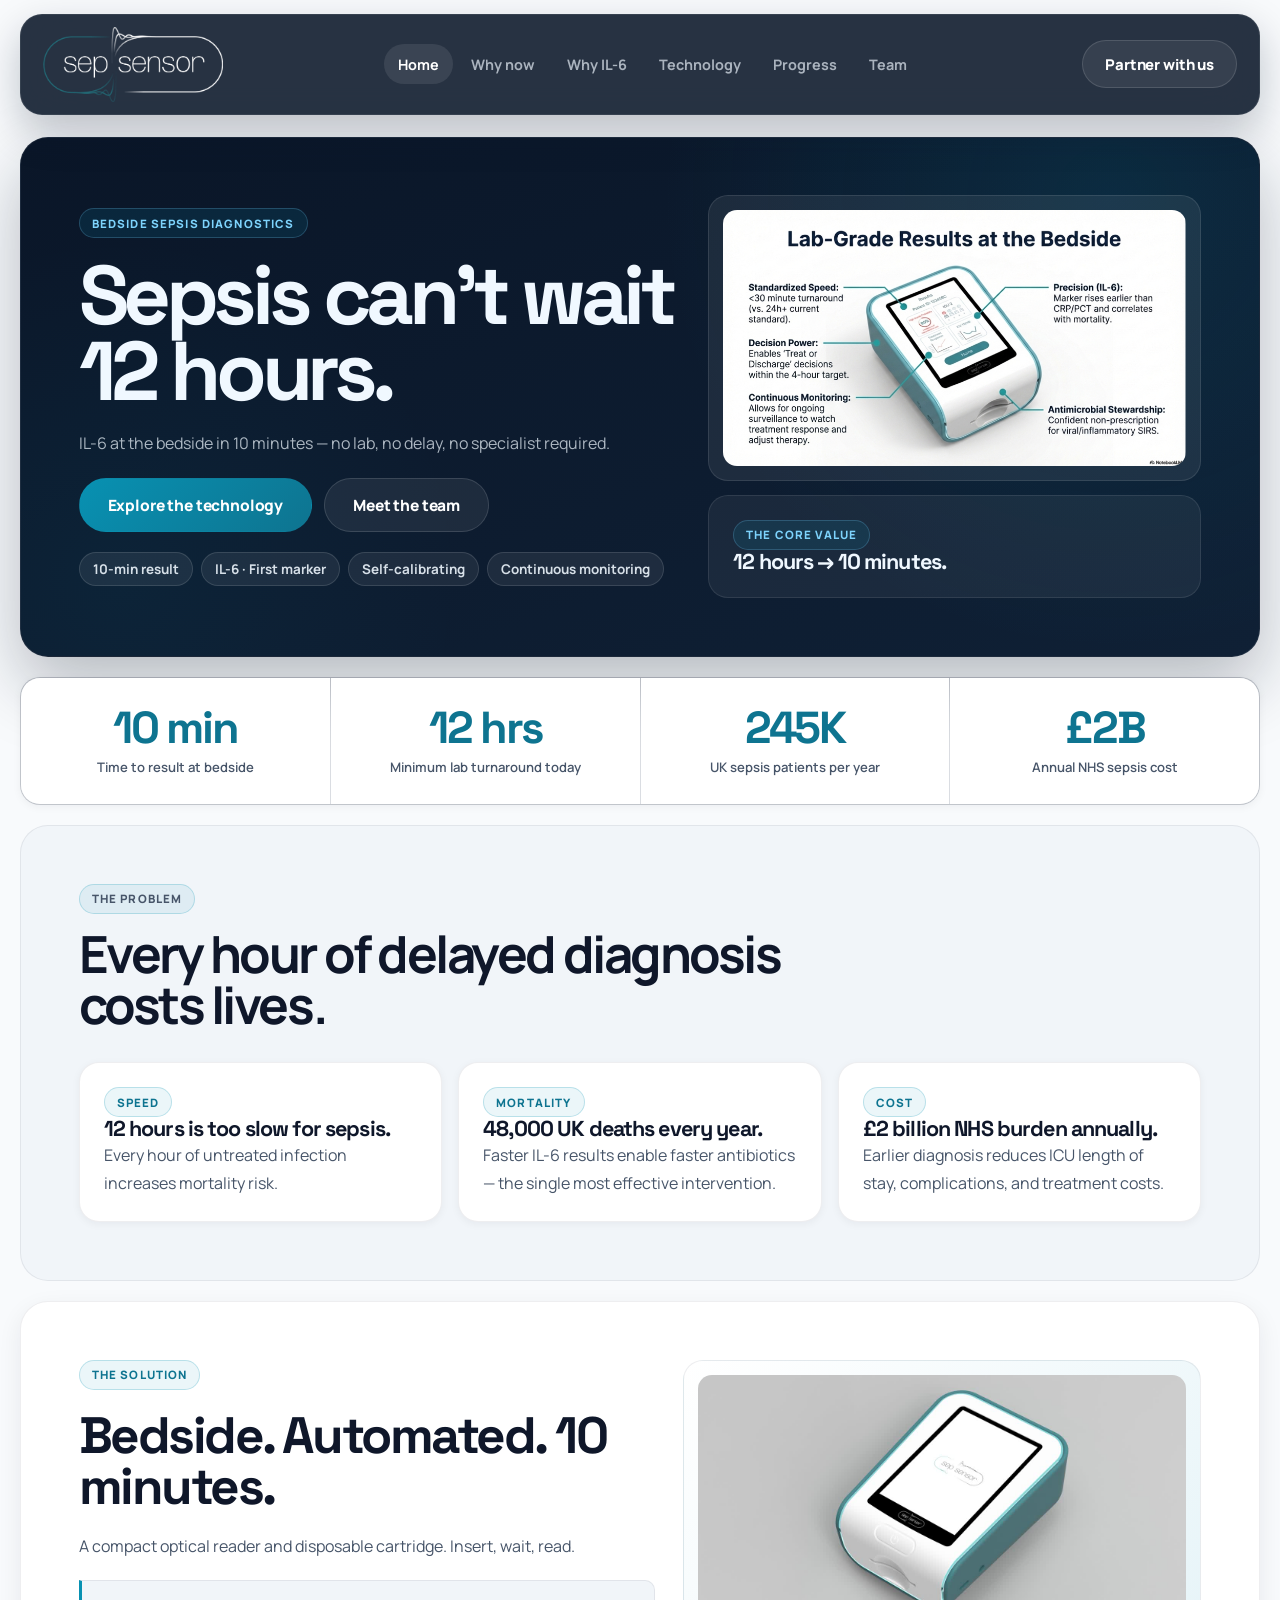
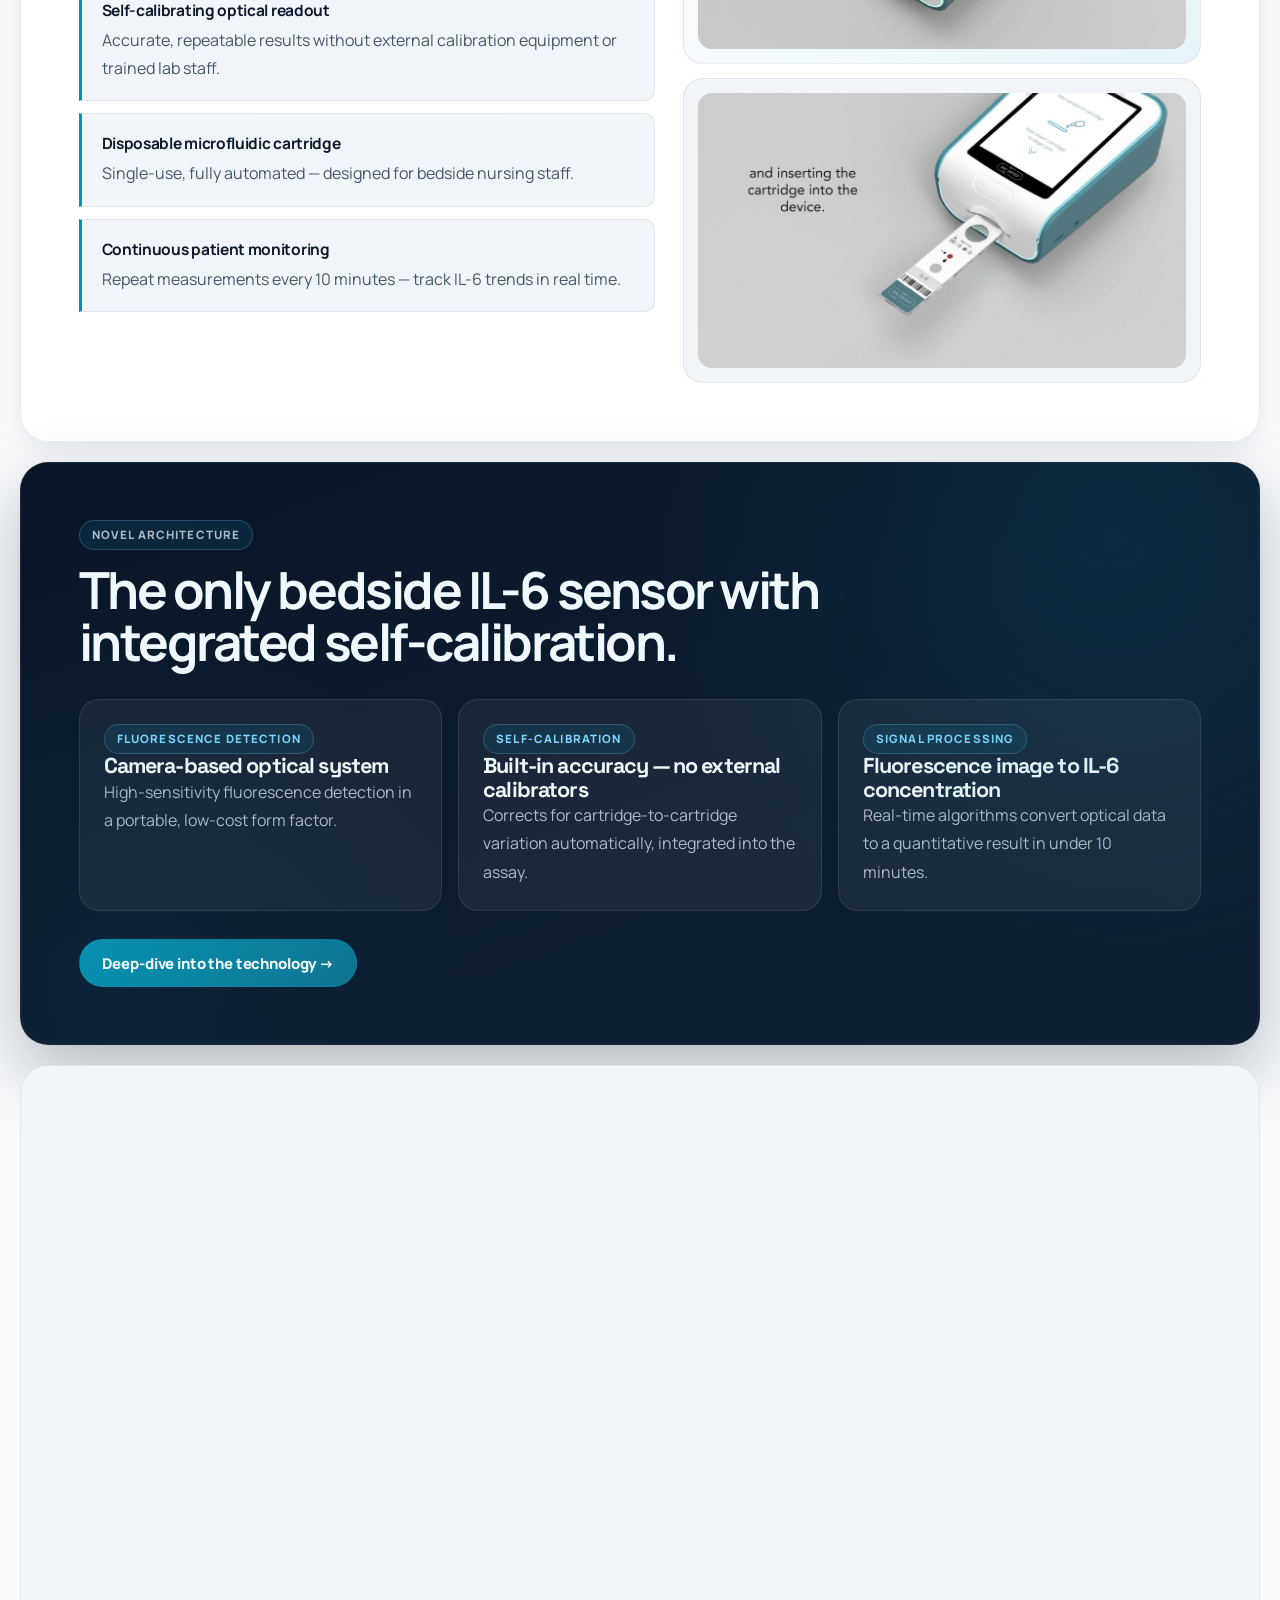
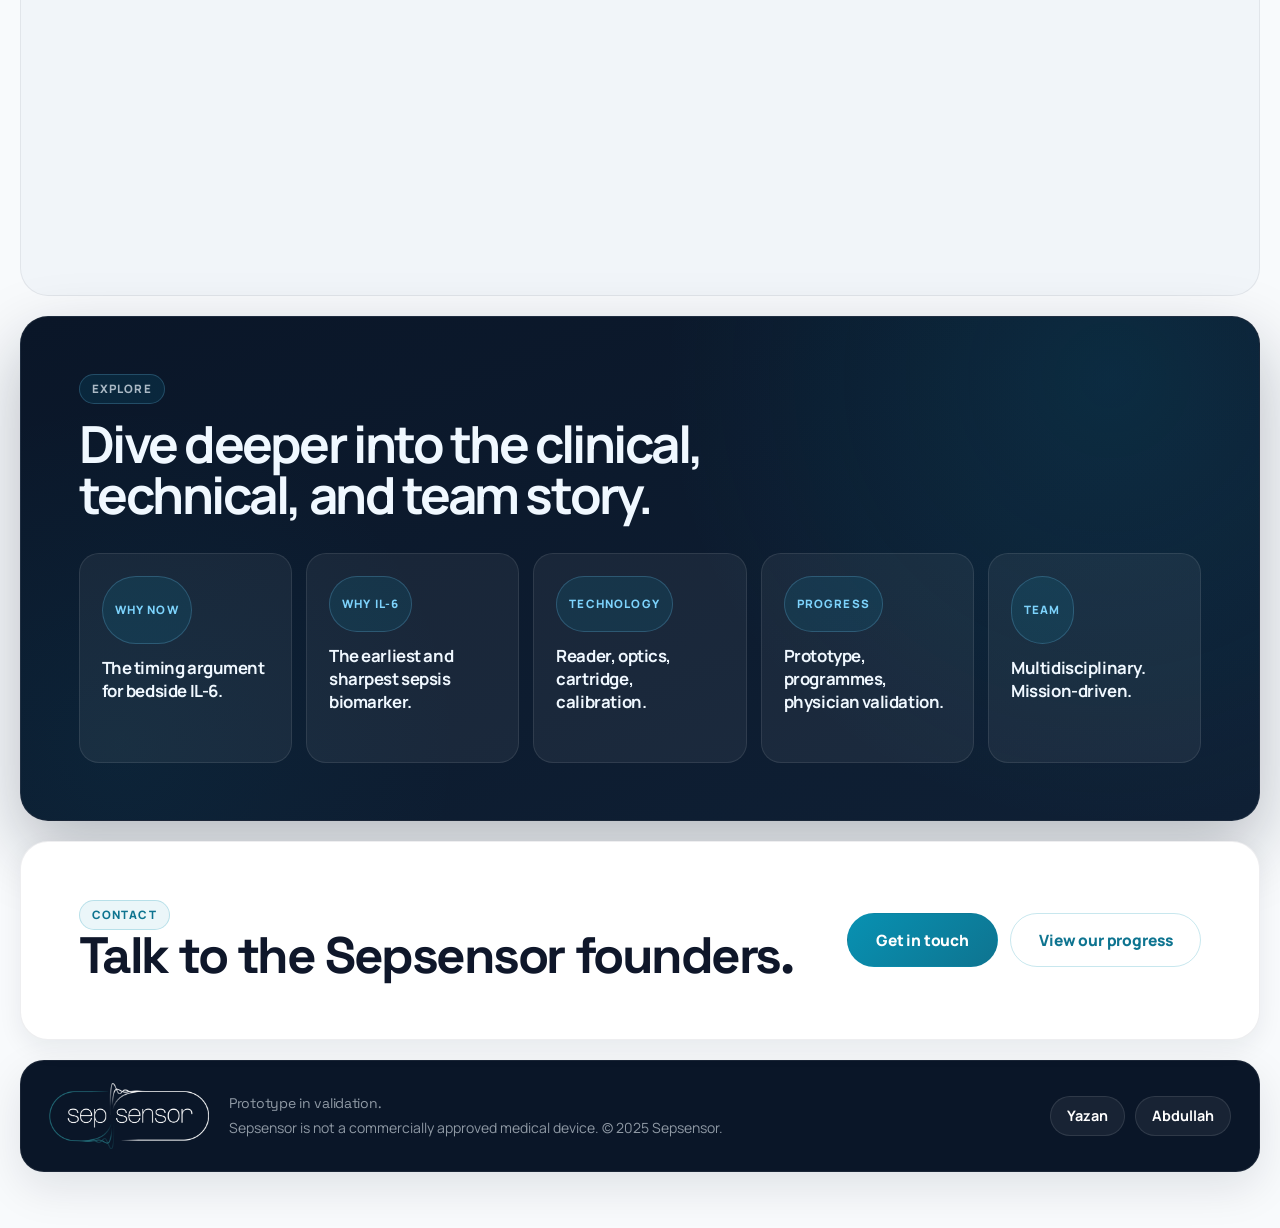
==== commit 807cc81d: "Reduce all page text by ~60% — startup-style minimal copy throughout" ====
--- a/index.html
+++ b/index.html
@@ -4,31 +4,21 @@
     <meta charset="utf-8">
     <meta name="viewport" content="width=device-width, initial-scale=1">
     <title>Sepsensor | Bedside IL-6 Diagnostics in 10 Minutes</title>
-    <meta
-      name="description"
-      content="Sepsensor is a self-calibrating bedside biosensor for rapid sepsis detection — measuring IL-6 in human plasma in 10 minutes at the point of care."
-    >
+    <meta name="description" content="Sepsensor is a self-calibrating bedside biosensor for rapid sepsis detection — measuring IL-6 in human plasma in 10 minutes at the point of care.">
     <meta property="og:title" content="Sepsensor — Bedside sepsis diagnostics">
-    <meta
-      property="og:description"
-      content="From 12 hours in the lab to 10 minutes at the bedside. Self-calibrating IL-6 biosensor for rapid sepsis detection."
-    >
+    <meta property="og:description" content="From 12 hours in the lab to 10 minutes at the bedside.">
     <meta property="og:type" content="website">
     <meta property="og:image" content="assets/bedside-device.png">
     <link rel="icon" href="assets/logo-badge.svg">
     <link rel="preconnect" href="https://fonts.googleapis.com">
     <link rel="preconnect" href="https://fonts.gstatic.com" crossorigin>
-    <link
-      href="https://fonts.googleapis.com/css2?family=Manrope:wght@400;500;600;700;800&family=Space+Grotesk:wght@500;700&display=swap"
-      rel="stylesheet"
-    >
+    <link href="https://fonts.googleapis.com/css2?family=Manrope:wght@400;500;600;700;800&family=Space+Grotesk:wght@500;700&display=swap" rel="stylesheet">
     <link rel="stylesheet" href="styles.css">
     <script src="script.js" defer></script>
   </head>
   <body>
     <div class="page-shell">
 
-      <!-- Header -->
       <header class="site-header">
         <a class="brand" href="index.html" aria-label="Sepsensor home">
           <img src="assets/logo.png" alt="Sepsensor logo">
@@ -41,10 +31,7 @@
           <a href="progress.html">Progress</a>
           <a href="team.html">Team</a>
         </nav>
-        <a
-          class="button button--ghost"
-          href="mailto:yazanbaseem.001@gmail.com?cc=alfakhrey.abdullah@gmail.com&subject=Sepsensor%20partnership%20enquiry"
-        >
+        <a class="button button--ghost" href="mailto:yazanbaseem.001@gmail.com?cc=alfakhrey.abdullah@gmail.com&subject=Sepsensor%20partnership%20enquiry">
           Partner with us
         </a>
       </header>
@@ -57,9 +44,7 @@
             <div class="masthead__copy" data-reveal>
               <p class="eyebrow">Bedside sepsis diagnostics</p>
               <h1 class="display">Sepsis can't wait 12 hours.</h1>
-              <p class="lede">
-                Sepsensor is a self-calibrating optical biosensor that measures IL-6 — the earliest sepsis biomarker — in 10 minutes at the bedside. We're eliminating the central lab delay from the most time-critical decision in critical care.
-              </p>
+              <p class="lede">IL-6 at the bedside in 10 minutes — no lab, no delay, no specialist required.</p>
               <div class="hero-actions">
                 <a class="button button--lg" href="technology.html">Explore the technology</a>
                 <a class="button button--ghost button--lg" href="team.html">Meet the team</a>
@@ -74,17 +59,11 @@
 
             <div class="masthead__visual">
               <figure class="image-panel image-panel--bright" data-reveal style="--delay: 0.06s">
-                <img
-                  src="assets/bedside-device.png"
-                  alt="Sepsensor prototype reader — a compact optical biosensor for bedside IL-6 measurement"
-                >
+                <img src="assets/bedside-device.png" alt="Sepsensor prototype reader">
               </figure>
               <article class="panel panel--dark" data-reveal style="--delay: 0.11s">
                 <span class="label">The core value</span>
                 <h3>12 hours → 10 minutes.</h3>
-                <p>
-                  Current IL-6 tests require central lab batch processing — a minimum 12-hour turnaround. Sepsensor delivers the same result in 10 minutes at the patient's bedside, in the same timeframe as taking vital signs.
-                </p>
               </article>
             </div>
           </div>
@@ -94,7 +73,7 @@
         <div class="stat-grid" data-reveal>
           <div class="stat-item">
             <span class="stat-number">10 min</span>
-            <span class="stat-label">Time to IL-6 result at bedside</span>
+            <span class="stat-label">Time to result at bedside</span>
           </div>
           <div class="stat-item">
             <span class="stat-number">12 hrs</span>
@@ -115,34 +94,25 @@
           <div class="section-head" data-reveal>
             <p class="eyebrow">The problem</p>
             <h2>Every hour of delayed diagnosis costs lives.</h2>
-            <p>
-              Sepsis is the UK's leading cause of hospital death. IL-6 is its earliest reliable biomarker — but current measurement requires a blood sample to travel to a central laboratory, be processed in a batch, and return hours later. By then, the critical antibiotic window has often closed.
-            </p>
           </div>
 
           <div class="pillar-grid">
             <article class="panel" data-reveal>
               <span class="label">Speed</span>
               <h3>12 hours is too slow for sepsis.</h3>
-              <p>
-                Central lab IL-6 processing requires specialist equipment, trained staff, and batch scheduling. Each step adds delay to a disease where every hour of untreated infection increases mortality risk.
-              </p>
+              <p>Every hour of untreated infection increases mortality risk.</p>
             </article>
 
             <article class="panel" data-reveal style="--delay: 0.05s">
               <span class="label">Mortality</span>
               <h3>48,000 UK deaths every year.</h3>
-              <p>
-                Sepsis kills more people in UK hospitals than any other single condition. Earlier detection of inflammatory biomarkers like IL-6 enables faster antibiotic administration and fluid resuscitation — interventions proven to reduce mortality.
-              </p>
+              <p>Faster IL-6 results enable faster antibiotics — the single most effective intervention.</p>
             </article>
 
             <article class="panel" data-reveal style="--delay: 0.1s">
               <span class="label">Cost</span>
               <h3>£2 billion NHS burden annually.</h3>
-              <p>
-                Late or missed diagnosis drives extended ICU stays, complications, and higher treatment costs. Point-of-care diagnostics that shorten the time from suspicion to treatment represent a clear clinical and economic opportunity.
-              </p>
+              <p>Earlier diagnosis reduces ICU length of stay, complications, and treatment costs.</p>
             </article>
           </div>
         </section>
@@ -153,40 +123,32 @@
             <div class="split-copy" data-reveal>
               <p class="eyebrow">The solution</p>
               <h2 class="section-title">Bedside. Automated. 10 minutes.</h2>
-              <p class="body-copy">
-                Sepsensor brings IL-6 measurement directly to the patient. A compact optical reader and disposable microfluidic cartridge automate the full assay — no trained lab staff, no sample transport, no batch waiting.
-              </p>
+              <p class="body-copy">A compact optical reader and disposable cartridge. Insert, wait, read.</p>
 
               <div class="detail-list">
                 <article class="detail-item">
                   <strong>Self-calibrating optical readout</strong>
-                  <p>Sepsensor uses a proprietary self-calibration method that corrects for variation between cartridges automatically — no external calibration equipment or trained lab staff required. This is what makes accurate, repeatable bedside measurement achievable for the first time.</p>
+                  <p>Accurate, repeatable results without external calibration equipment or trained lab staff.</p>
                 </article>
 
                 <article class="detail-item">
                   <strong>Disposable microfluidic cartridge</strong>
-                  <p>All detection surfaces and sample preparation are contained within a single-use cartridge. Insert, wait, read. No specialist training required. Designed for bedside nursing staff and resource-limited environments.</p>
+                  <p>Single-use, fully automated — designed for bedside nursing staff.</p>
                 </article>
 
                 <article class="detail-item">
                   <strong>Continuous patient monitoring</strong>
-                  <p>Repeat measurements every 10 minutes — the most-requested feature from our clinical interviews with physicians. Track IL-6 trends in real time to guide antibiotic titration and monitor treatment response.</p>
+                  <p>Repeat measurements every 10 minutes — track IL-6 trends in real time.</p>
                 </article>
               </div>
             </div>
 
             <div class="visual-stack">
               <figure class="image-panel image-panel--bright" data-reveal style="--delay: 0.06s">
-                <img
-                  src="assets/exploded-system.png"
-                  alt="Exploded view of the Sepsensor optical detection system"
-                >
+                <img src="assets/device-render.jpg" alt="Sepsensor bedside reader device">
               </figure>
               <figure class="image-panel" data-reveal style="--delay: 0.11s">
-                <img
-                  src="assets/cartridge-insert.png"
-                  alt="Disposable microfluidic cartridge inserted into the Sepsensor reader"
-                >
+                <img src="assets/cartridge-insert.png" alt="Disposable cartridge inserted into reader">
               </figure>
             </div>
           </div>
@@ -197,34 +159,25 @@
           <div class="section-head" data-reveal>
             <p class="eyebrow">Novel architecture</p>
             <h2>The only bedside IL-6 sensor with integrated self-calibration.</h2>
-            <p>
-              The dual-sandwich immunoassay structure is Sepsensor's core technical differentiator. It's what makes reliable, repeatable bedside measurement possible without specialist calibration equipment — and what separates us from conventional point-of-care lateral flow approaches.
-            </p>
           </div>
 
           <div class="pillar-grid">
             <article class="panel panel--dark" data-reveal>
               <span class="label">Fluorescence detection</span>
               <h3>Camera-based optical system</h3>
-              <p>
-                A compact camera and optical filter set capture fluorescence signals from the immunoassay with high sensitivity. The camera-based approach enables portable, low-cost detection without the optical precision components of benchtop instruments.
-              </p>
+              <p>High-sensitivity fluorescence detection in a portable, low-cost form factor.</p>
             </article>
 
             <article class="panel panel--dark" data-reveal style="--delay: 0.05s">
               <span class="label">Self-calibration</span>
-              <h3>Ratio-based accuracy correction</h3>
-              <p>
-                The ratio of detection fluorophore to calibration fluorophore intensity automatically corrects for cartridge-to-cartridge manufacturing variation. This is uniquely integrated into the assay chemistry itself — not bolted on as a separate calibration step.
-              </p>
+              <h3>Built-in accuracy — no external calibrators</h3>
+              <p>Corrects for cartridge-to-cartridge variation automatically, integrated into the assay.</p>
             </article>
 
             <article class="panel panel--dark" data-reveal style="--delay: 0.1s">
               <span class="label">Signal processing</span>
-              <h3>Image processing to IL-6 concentration</h3>
-              <p>
-                Custom signal processing algorithms convert raw fluorescence image data to quantitative IL-6 concentration in real time. The platform is designed to evolve toward AI-assisted trend interpretation and multi-biomarker expansion.
-              </p>
+              <h3>Fluorescence image to IL-6 concentration</h3>
+              <p>Real-time algorithms convert optical data to a quantitative result in under 10 minutes.</p>
             </article>
           </div>
 
@@ -238,9 +191,6 @@
           <div class="section-head" data-reveal>
             <p class="eyebrow">Traction</p>
             <h2>From SensUs concept to funded, validated prototype.</h2>
-            <p>
-              Sepsensor has moved from a university biosensor competition entry to a functional prototype with programme backing, physician validation, and accelerator support — built over a year with no external investment.
-            </p>
           </div>
 
           <div class="timeline" data-reveal>
@@ -249,9 +199,6 @@
               <div>
                 <span class="label">Origin</span>
                 <h3>SensUs international biosensor competition</h3>
-                <p>
-                  The project originated through the SensUs competition — establishing the IL-6 detection concept, forming the interdisciplinary team, and defining the bedside use case as the core product thesis.
-                </p>
               </div>
             </article>
 
@@ -260,9 +207,6 @@
               <div>
                 <span class="label">Grant &amp; lab access</span>
                 <h3>Infinity G Deep Tech Venture Builder — University of Glasgow</h3>
-                <p>
-                  Awarded grant funding and incubation support through the University of Glasgow's Infinity G deep tech programme. Provided lab access, equipment, 3D printing, electronics services, and structured business development support.
-                </p>
               </div>
             </article>
 
@@ -271,9 +215,6 @@
               <div>
                 <span class="label">Innovation grant</span>
                 <h3>Wilson's Foundry — Glasgow City Council</h3>
-                <p>
-                  Received innovation grant funding through Glasgow City Council's Wilson's Foundry programme to support continued prototype hardware development and component testing.
-                </p>
               </div>
             </article>
 
@@ -282,9 +223,6 @@
               <div>
                 <span class="label">Accelerator</span>
                 <h3>STAC Cohort 6 — Scottish Technology Accelerator</h3>
-                <p>
-                  Selected for STAC Cohort 6 — Scotland's leading deep-tech accelerator — for commercialisation support, IP strategy, regulatory pathway development, and scale preparation ahead of clinical trials.
-                </p>
               </div>
             </article>
 
@@ -293,31 +231,16 @@
               <div>
                 <span class="label">Now</span>
                 <h3>Functional prototype under active validation</h3>
-                <p>
-                  A functional prototype is actively being tested and validated. IL-6 concentration measurements are being collected to build the IP protection evidence base. Physician interviews have confirmed demand and shaped the feature roadmap.
-                </p>
               </div>
             </article>
           </div>
 
           <div style="margin-top: 24px" data-reveal>
             <div class="traction-row">
-              <span class="traction-badge">
-                <span class="traction-badge--dot"></span>
-                Infinity G · University of Glasgow
-              </span>
-              <span class="traction-badge">
-                <span class="traction-badge--dot"></span>
-                Wilson's Foundry · Glasgow City Council
-              </span>
-              <span class="traction-badge">
-                <span class="traction-badge--dot"></span>
-                STAC Cohort 6
-              </span>
-              <span class="traction-badge">
-                <span class="traction-badge--dot"></span>
-                Functional prototype
-              </span>
+              <span class="traction-badge"><span class="traction-badge--dot"></span>Infinity G · University of Glasgow</span>
+              <span class="traction-badge"><span class="traction-badge--dot"></span>Wilson's Foundry · Glasgow City Council</span>
+              <span class="traction-badge"><span class="traction-badge--dot"></span>STAC Cohort 6</span>
+              <span class="traction-badge"><span class="traction-badge--dot"></span>Functional prototype</span>
             </div>
           </div>
         </section>
@@ -333,31 +256,22 @@
             <a class="link-card link-card--dark" href="why-now.html" data-reveal>
               <span class="label">Why now</span>
               <strong>The timing argument for bedside IL-6.</strong>
-              <p>Why the diagnostic gap is widest exactly when time matters most.</p>
-            </a>
-
+            </a>
             <a class="link-card link-card--dark" href="il6.html" data-reveal style="--delay: 0.03s">
               <span class="label">Why IL-6</span>
               <strong>The earliest and sharpest sepsis biomarker.</strong>
-              <p>IL-6 rises first, signals broadly, and keeps the validation story tight.</p>
-            </a>
-
+            </a>
             <a class="link-card link-card--dark" href="technology.html" data-reveal style="--delay: 0.06s">
               <span class="label">Technology</span>
               <strong>Reader, optics, cartridge, calibration.</strong>
-              <p>The dual-sandwich architecture that makes bedside accuracy possible.</p>
-            </a>
-
+            </a>
             <a class="link-card link-card--dark" href="progress.html" data-reveal style="--delay: 0.09s">
               <span class="label">Progress</span>
               <strong>Prototype, programmes, physician validation.</strong>
-              <p>Where Sepsensor stands today and what comes next.</p>
-            </a>
-
+            </a>
             <a class="link-card link-card--dark" href="team.html" data-reveal style="--delay: 0.12s">
               <span class="label">Team</span>
               <strong>Multidisciplinary. Mission-driven.</strong>
-              <p>Robotics, AI, biotech, biomedical engineering — mapped to the product.</p>
             </a>
           </div>
         </section>
@@ -368,17 +282,9 @@
             <div data-reveal>
               <p class="eyebrow">Contact</p>
               <h2 class="section-title">Talk to the Sepsensor founders.</h2>
-              <p class="body-copy">
-                For investment, clinical partnership, validation collaboration, or accelerator conversations — reach the founding team directly.
-              </p>
             </div>
             <div class="contact-actions" data-reveal style="--delay: 0.05s">
-              <a
-                class="button button--lg"
-                href="mailto:yazanbaseem.001@gmail.com?cc=alfakhrey.abdullah@gmail.com&subject=Sepsensor%20enquiry"
-              >
-                Get in touch
-              </a>
+              <a class="button button--lg" href="mailto:yazanbaseem.001@gmail.com?cc=alfakhrey.abdullah@gmail.com&subject=Sepsensor%20enquiry">Get in touch</a>
               <a class="button button--outline button--lg" href="progress.html">View our progress</a>
             </div>
           </div>
